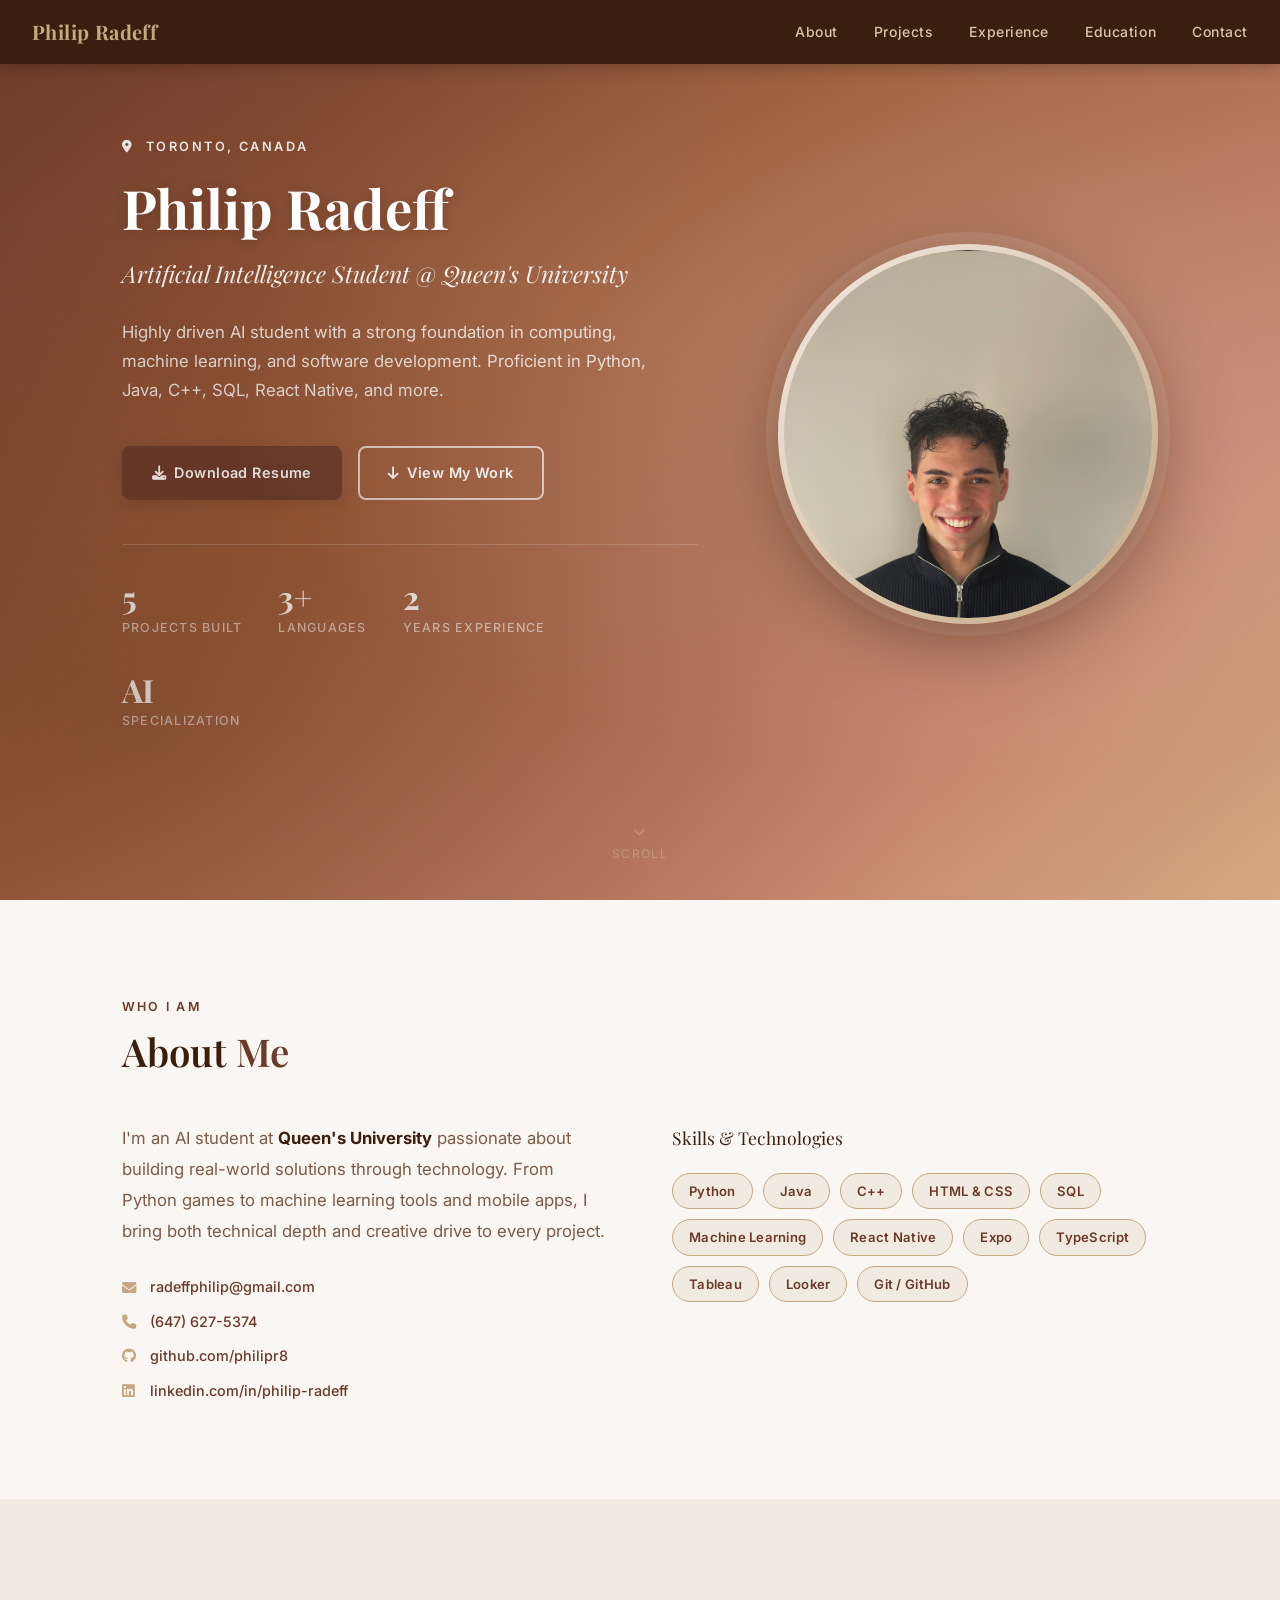
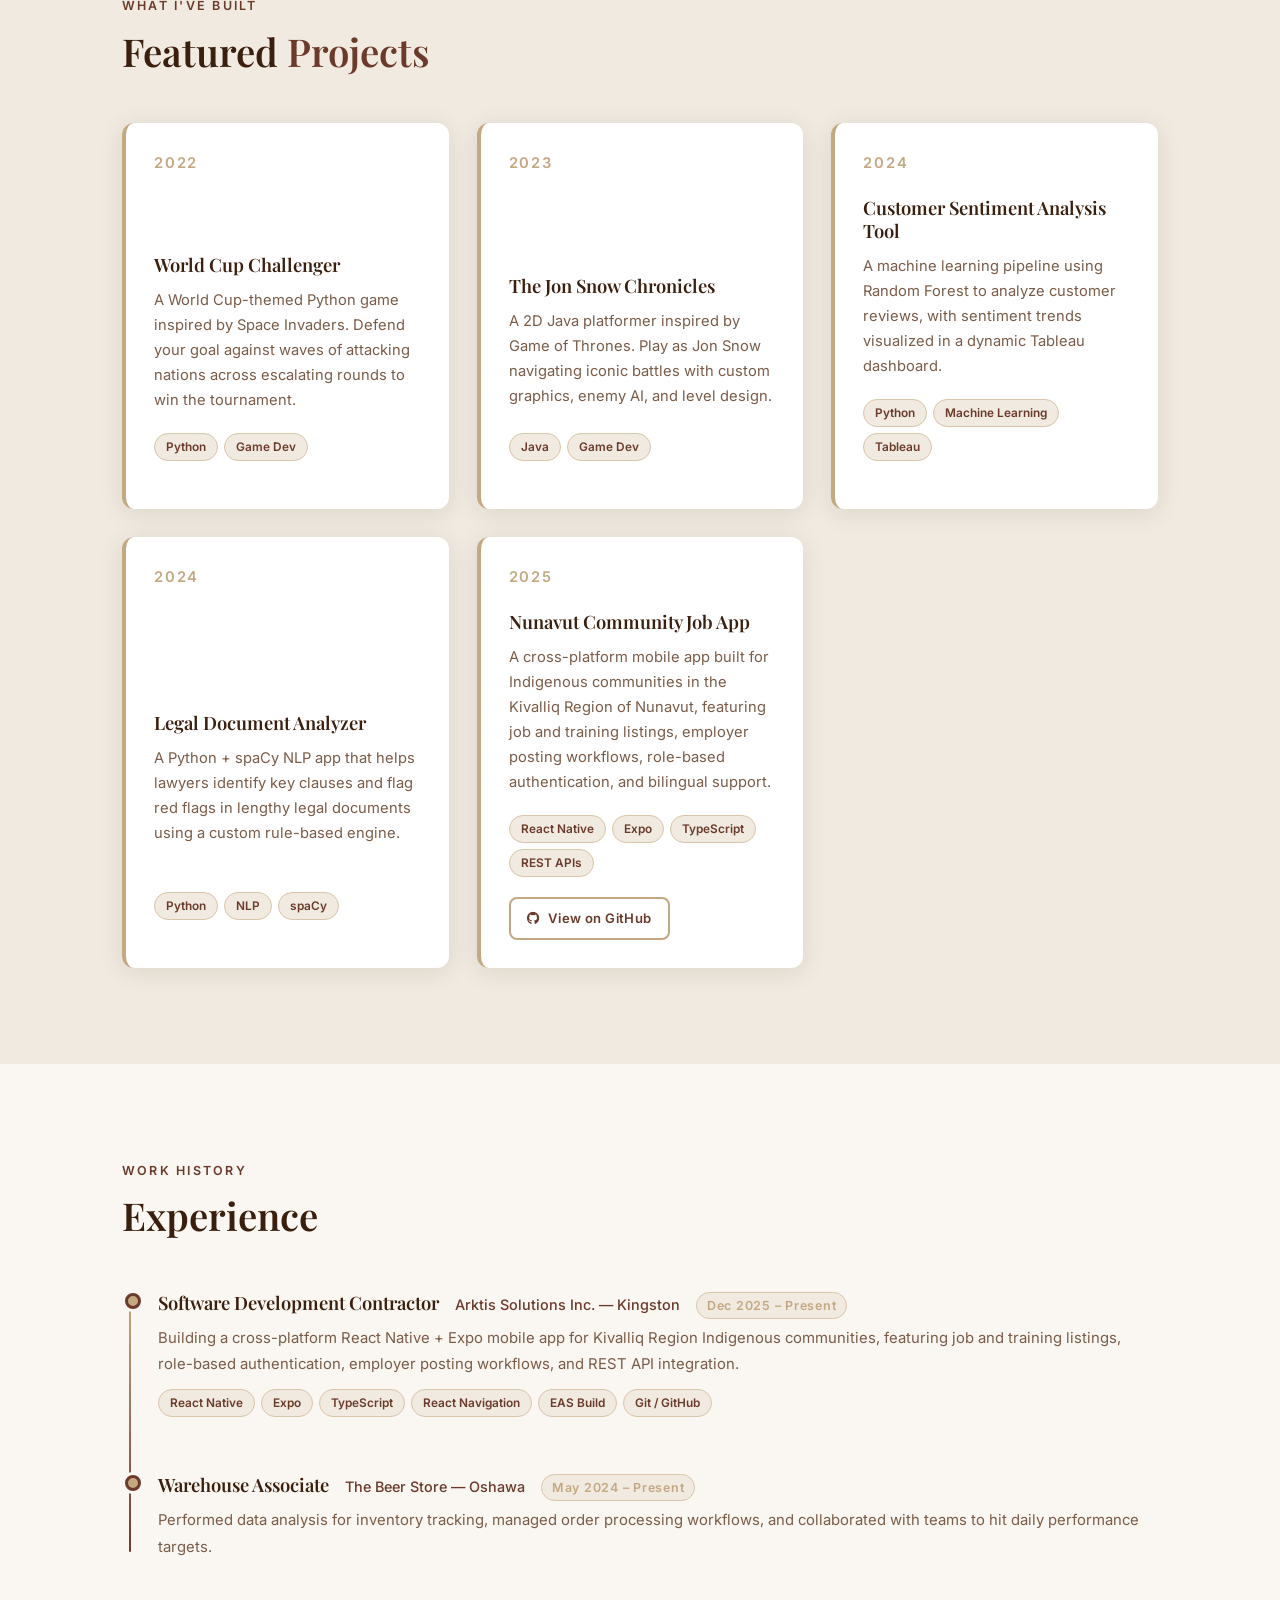
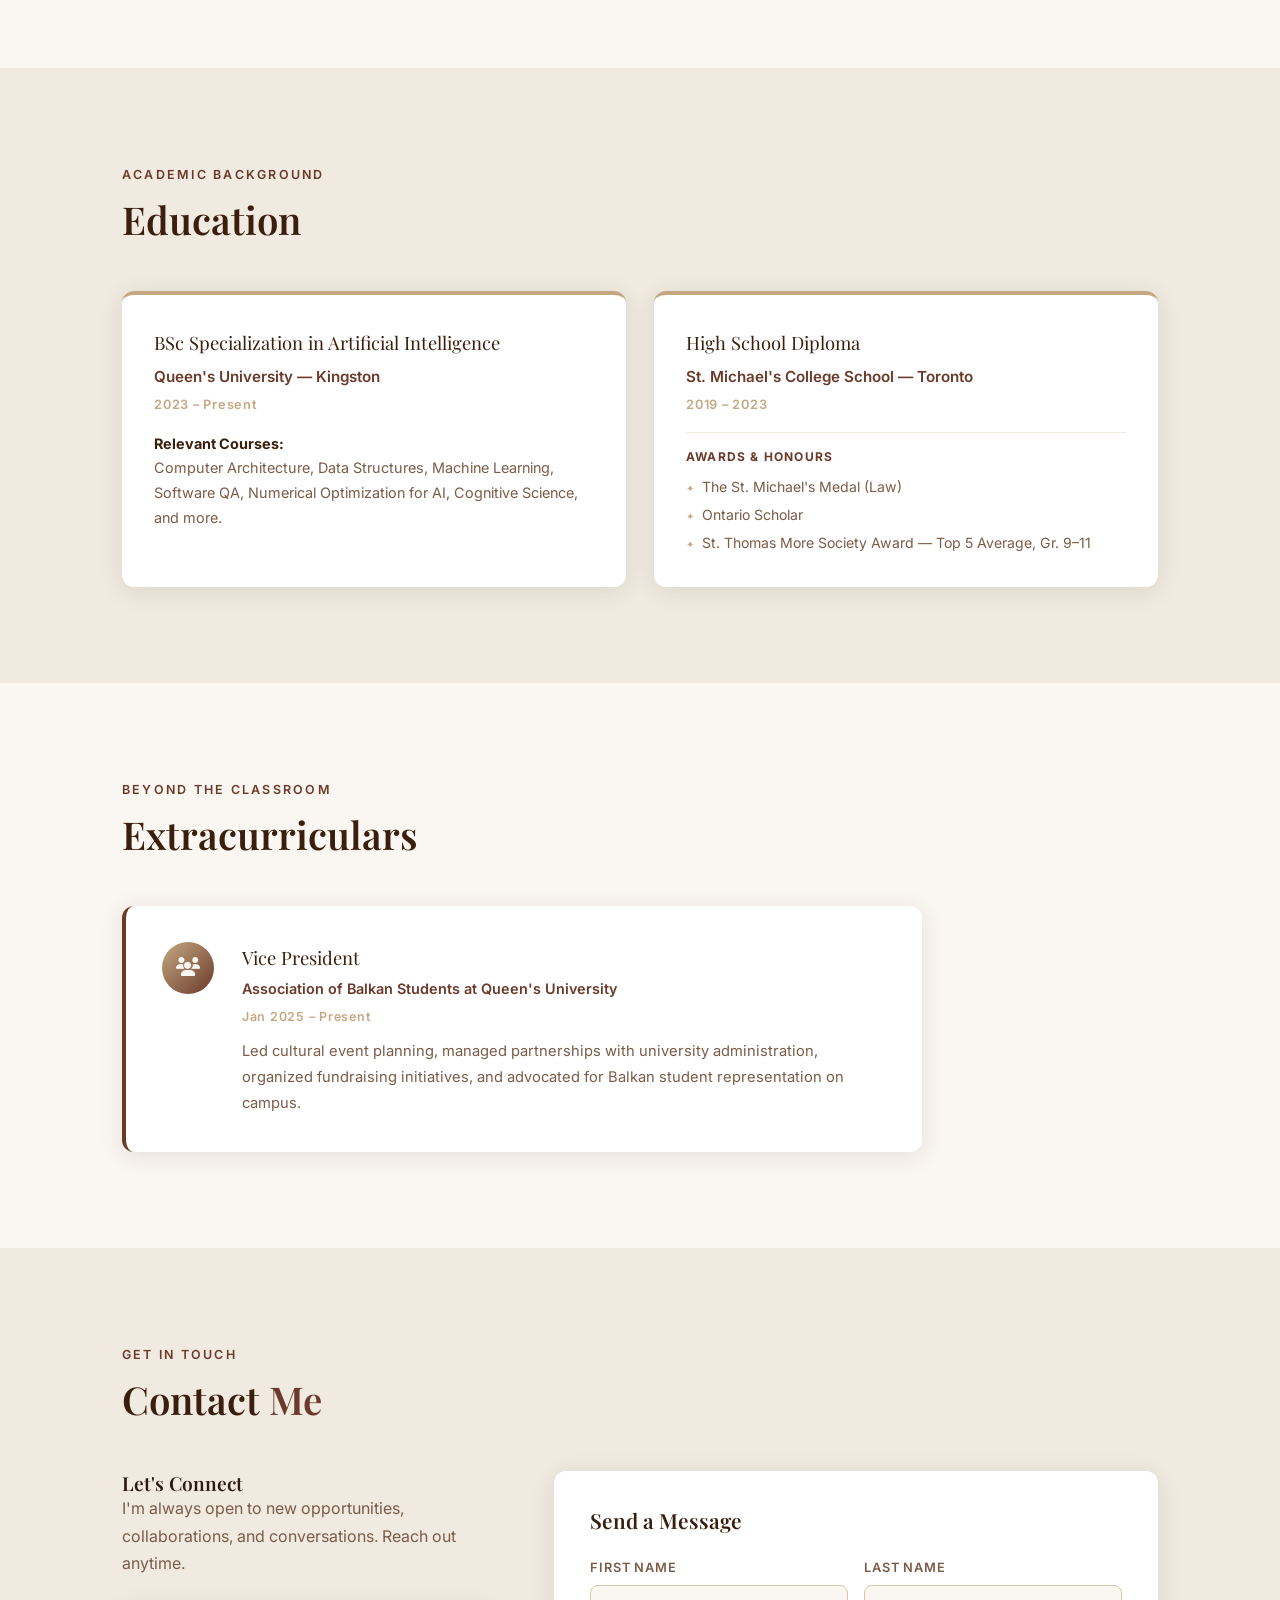
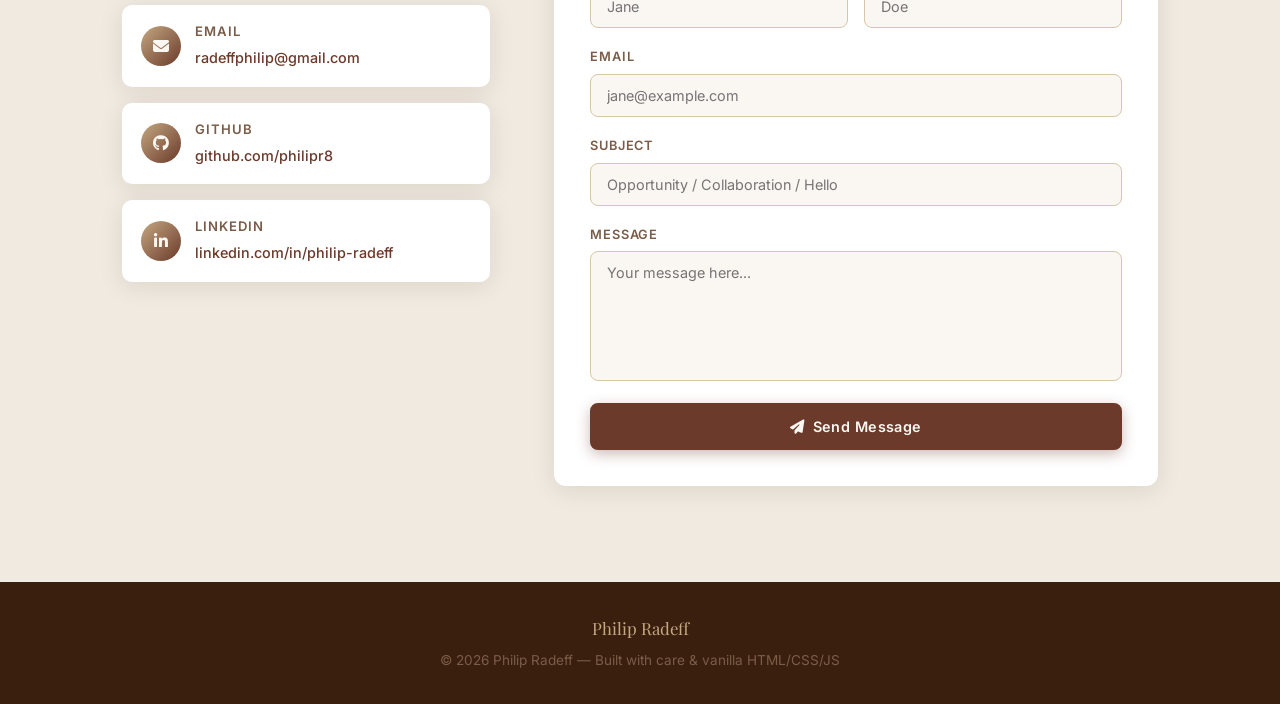
==== index.html @ 3a44e165 "Creamy hero, larger photo, stats bar - Lighten hero gradient from dark espresso to warm creamy brown" ====
<!DOCTYPE html>
<html lang="en">
<head>
  <meta charset="UTF-8" />
  <meta name="viewport" content="width=device-width, initial-scale=1.0" />
  <title>Philip Radeff — AI Student & Developer</title>
  <link rel="preconnect" href="https://fonts.googleapis.com" />
  <link rel="preconnect" href="https://fonts.gstatic.com" crossorigin />
  <link href="https://fonts.googleapis.com/css2?family=Playfair+Display:wght@400;600;700&family=Inter:wght@300;400;500;600&display=swap" rel="stylesheet" />
  <link rel="stylesheet" href="https://cdnjs.cloudflare.com/ajax/libs/font-awesome/6.5.0/css/all.min.css" />
  <style>
    /* ─── Variables ─────────────────────────────────────── */
    :root {
      --espresso:   #3B1F0E;
      --brown:      #6B3A2A;
      --tan:        #C4A882;
      --tan-light:  #D9C5A9;
      --cream:      #FAF6F1;
      --cream-alt:  #F0EAE0;
      --text:       #2C1A10;
      --text-muted: #7A5C48;
      --white:      #FFFFFF;
      --shadow:     0 4px 24px rgba(59,31,14,0.10);
      --shadow-lg:  0 8px 40px rgba(59,31,14,0.16);
      --radius:     12px;
      --transition: 0.25s ease;
    }

    /* ─── Reset ─────────────────────────────────────────── */
    *, *::before, *::after { box-sizing: border-box; margin: 0; padding: 0; }
    html { scroll-behavior: smooth; }
    body {
      font-family: 'Inter', sans-serif;
      background: var(--cream);
      color: var(--text);
      line-height: 1.7;
      font-size: 16px;
    }
    a { color: inherit; text-decoration: none; }
    img { display: block; max-width: 100%; }
    ul { list-style: none; }

    /* ─── Typography ─────────────────────────────────────── */
    h1, h2, h3, h4 { font-family: 'Playfair Display', serif; line-height: 1.25; }
    h1 { font-size: clamp(2.2rem, 5vw, 3.4rem); font-weight: 700; }
    h2 { font-size: clamp(1.7rem, 3.5vw, 2.4rem); font-weight: 600; }
    h3 { font-size: 1.2rem; font-weight: 600; }
    p  { color: var(--text-muted); }

    /* ─── Section wrapper ────────────────────────────────── */
    section { padding: 96px 0; }
    .container { max-width: 1100px; margin: 0 auto; padding: 0 32px; }
    .section-label {
      font-family: 'Inter', sans-serif;
      font-size: 0.78rem;
      font-weight: 600;
      letter-spacing: 0.18em;
      text-transform: uppercase;
      color: var(--brown);
      margin-bottom: 10px;
    }
    .section-title {
      color: var(--espresso);
      margin-bottom: 48px;
    }
    .section-title span { color: var(--brown); }

    /* ─── Navbar ─────────────────────────────────────────── */
    #navbar {
      position: fixed;
      top: 0; left: 0; right: 0;
      z-index: 1000;
      background: var(--espresso);
      padding: 0 32px;
      height: 64px;
      display: flex;
      align-items: center;
      justify-content: space-between;
      box-shadow: 0 2px 16px rgba(0,0,0,0.25);
      transition: background var(--transition);
    }
    .nav-logo {
      font-family: 'Playfair Display', serif;
      font-size: 1.25rem;
      font-weight: 700;
      color: var(--tan);
      letter-spacing: 0.02em;
    }
    .nav-links {
      display: flex;
      gap: 36px;
      align-items: center;
    }
    .nav-links a {
      font-size: 0.875rem;
      font-weight: 500;
      color: var(--tan-light);
      letter-spacing: 0.04em;
      transition: color var(--transition);
      position: relative;
    }
    .nav-links a::after {
      content: '';
      position: absolute;
      bottom: -3px; left: 0; right: 0;
      height: 1.5px;
      background: var(--tan);
      transform: scaleX(0);
      transition: transform var(--transition);
      transform-origin: left;
    }
    .nav-links a:hover { color: var(--tan); }
    .nav-links a:hover::after { transform: scaleX(1); }

    /* Hamburger */
    .nav-toggle {
      display: none;
      flex-direction: column;
      gap: 5px;
      cursor: pointer;
      padding: 4px;
    }
    .nav-toggle span {
      display: block;
      width: 24px; height: 2px;
      background: var(--tan);
      border-radius: 2px;
      transition: var(--transition);
    }
    .nav-toggle.open span:nth-child(1) { transform: translateY(7px) rotate(45deg); }
    .nav-toggle.open span:nth-child(2) { opacity: 0; }
    .nav-toggle.open span:nth-child(3) { transform: translateY(-7px) rotate(-45deg); }

    /* ─── Buttons ────────────────────────────────────────── */
    .btn {
      display: inline-flex;
      align-items: center;
      gap: 8px;
      padding: 13px 28px;
      border-radius: 8px;
      font-family: 'Inter', sans-serif;
      font-size: 0.9rem;
      font-weight: 600;
      letter-spacing: 0.03em;
      cursor: pointer;
      transition: transform var(--transition), box-shadow var(--transition), background var(--transition);
      border: 2px solid transparent;
      text-decoration: none;
    }
    .btn:hover { transform: translateY(-2px); }
    .btn-primary {
      background: var(--brown);
      color: var(--cream);
      border-color: var(--brown);
      box-shadow: 0 4px 14px rgba(107,58,42,0.35);
    }
    .btn-primary:hover {
      background: var(--espresso);
      border-color: var(--espresso);
      box-shadow: 0 6px 20px rgba(59,31,14,0.4);
    }
    .btn-outline {
      background: transparent;
      color: var(--espresso);
      border-color: var(--espresso);
    }
    .btn-outline:hover {
      background: var(--espresso);
      color: var(--cream);
    }
    .btn-ghost {
      background: transparent;
      color: var(--brown);
      border-color: var(--tan);
      font-size: 0.82rem;
      padding: 8px 16px;
    }
    .btn-ghost:hover {
      background: var(--brown);
      color: var(--cream);
      border-color: var(--brown);
    }

    /* ─── HERO ───────────────────────────────────────────── */
    #hero {
      min-height: 100vh;
      background: linear-gradient(140deg, #6B3A2A 0%, #9B5A38 40%, #C4826A 75%, #D4A882 100%);
      display: flex;
      align-items: center;
      padding-top: 64px;
      position: relative;
      overflow: hidden;
    }
    #hero::before {
      content: '';
      position: absolute;
      inset: 0;
      background:
        radial-gradient(ellipse at 75% 40%, rgba(250,246,241,0.18) 0%, transparent 55%),
        radial-gradient(ellipse at 10% 80%, rgba(59,31,14,0.25) 0%, transparent 50%);
      pointer-events: none;
    }
    .hero-inner {
      display: grid;
      grid-template-columns: 1fr auto;
      gap: 80px;
      align-items: center;
      width: 100%;
    }
    .hero-content { max-width: 620px; }
    .hero-eyebrow {
      font-family: 'Inter', sans-serif;
      font-size: 0.8rem;
      font-weight: 600;
      letter-spacing: 0.2em;
      text-transform: uppercase;
      color: rgba(255,255,255,0.85);
      margin-bottom: 16px;
    }
    .hero-name {
      color: #FFFFFF;
      margin-bottom: 12px;
      text-shadow: 0 2px 12px rgba(59,31,14,0.3);
    }
    .hero-title {
      font-family: 'Playfair Display', serif;
      font-size: clamp(1.1rem, 2.5vw, 1.45rem);
      color: rgba(255,255,255,0.92);
      font-weight: 400;
      font-style: italic;
      margin-bottom: 24px;
    }
    .hero-bio {
      color: rgba(255,255,255,0.8);
      font-size: 1.05rem;
      line-height: 1.75;
      margin-bottom: 40px;
      max-width: 540px;
    }
    .hero-actions { display: flex; gap: 16px; flex-wrap: wrap; }
    .hero-actions .btn-outline {
      color: #FFFFFF;
      border-color: rgba(255,255,255,0.7);
    }
    .hero-actions .btn-outline:hover {
      background: rgba(255,255,255,0.2);
      border-color: #FFFFFF;
      color: #FFFFFF;
    }

    /* Photo */
    .hero-photo-wrap {
      position: relative;
      flex-shrink: 0;
    }
    .hero-photo-ring {
      width: 380px; height: 380px;
      border-radius: 50%;
      padding: 6px;
      background: linear-gradient(135deg, rgba(250,246,241,0.9), var(--tan));
      box-shadow: 0 20px 70px rgba(59,31,14,0.5), 0 0 0 12px rgba(250,246,241,0.12);
    }
    .hero-photo-ring img {
      width: 100%; height: 100%;
      border-radius: 50%;
      object-fit: cover;
      object-position: top center;
    }

    /* Hero stats */
    .hero-stats {
      display: flex;
      gap: 36px;
      margin-top: 44px;
      padding-top: 36px;
      border-top: 1px solid rgba(250,246,241,0.2);
      flex-wrap: wrap;
    }
    .hero-stat-value {
      font-family: 'Playfair Display', serif;
      font-size: 2rem;
      font-weight: 700;
      color: var(--cream);
      line-height: 1;
      margin-bottom: 4px;
    }
    .hero-stat-label {
      font-size: 0.78rem;
      font-weight: 500;
      letter-spacing: 0.1em;
      text-transform: uppercase;
      color: rgba(250,246,241,0.65);
    }
    .hero-scroll {
      position: absolute;
      bottom: 36px;
      left: 50%;
      transform: translateX(-50%);
      display: flex;
      flex-direction: column;
      align-items: center;
      gap: 6px;
      color: var(--tan);
      font-size: 0.75rem;
      letter-spacing: 0.12em;
      text-transform: uppercase;
      opacity: 0.7;
      animation: bounce 2s infinite;
    }
    @keyframes bounce {
      0%, 100% { transform: translateX(-50%) translateY(0); }
      50%       { transform: translateX(-50%) translateY(6px); }
    }

    /* ─── ABOUT ──────────────────────────────────────────── */
    #about { background: var(--cream); }
    .about-grid {
      display: grid;
      grid-template-columns: 1fr 1fr;
      gap: 64px;
      align-items: start;
    }
    .about-bio {
      font-size: 1.05rem;
      line-height: 1.85;
      color: var(--text-muted);
    }
    .about-bio strong { color: var(--espresso); }
    .about-contact-links {
      margin-top: 28px;
      display: flex;
      flex-direction: column;
      gap: 10px;
    }
    .about-contact-links a {
      display: flex;
      align-items: center;
      gap: 10px;
      font-size: 0.9rem;
      color: var(--brown);
      font-weight: 500;
      transition: color var(--transition);
    }
    .about-contact-links a i { width: 18px; color: var(--tan); }
    .about-contact-links a:hover { color: var(--espresso); }

    .skills-title {
      font-family: 'Playfair Display', serif;
      font-size: 1.1rem;
      color: var(--espresso);
      margin-bottom: 20px;
    }
    .skills-grid {
      display: flex;
      flex-wrap: wrap;
      gap: 10px;
    }
    .skill-badge {
      background: var(--cream-alt);
      border: 1.5px solid var(--tan);
      color: var(--brown);
      padding: 6px 16px;
      border-radius: 999px;
      font-size: 0.82rem;
      font-weight: 600;
      letter-spacing: 0.02em;
      transition: background var(--transition), color var(--transition), transform var(--transition);
    }
    .skill-badge:hover {
      background: var(--brown);
      color: var(--cream);
      transform: translateY(-2px);
    }

    /* ─── PROJECTS ───────────────────────────────────────── */
    #projects { background: var(--cream-alt); }
    .projects-grid {
      display: grid;
      grid-template-columns: repeat(auto-fill, minmax(300px, 1fr));
      gap: 28px;
    }
    .card {
      background: var(--white);
      border-radius: var(--radius);
      border-left: 4px solid var(--tan);
      padding: 28px;
      box-shadow: var(--shadow);
      transition: transform var(--transition), box-shadow var(--transition);
      display: flex;
      flex-direction: column;
    }
    .card:hover {
      transform: translateY(-5px);
      box-shadow: var(--shadow-lg);
    }
    .card-year {
      font-size: 0.75rem;
      font-weight: 600;
      letter-spacing: 0.12em;
      text-transform: uppercase;
      color: var(--tan);
      margin-bottom: 8px;
    }
    .card h3 {
      color: var(--espresso);
      margin-bottom: 12px;
      font-size: 1.15rem;
    }
    .card p {
      font-size: 0.92rem;
      line-height: 1.7;
      flex: 1;
      margin-bottom: 20px;
    }
    .card-tags {
      display: flex;
      flex-wrap: wrap;
      gap: 6px;
      margin-bottom: 20px;
    }
    .tag {
      background: var(--cream-alt);
      color: var(--brown);
      font-size: 0.74rem;
      font-weight: 600;
      padding: 3px 11px;
      border-radius: 999px;
      border: 1px solid var(--tan-light);
    }
    .card-footer { margin-top: auto; }

    /* ─── EXPERIENCE ─────────────────────────────────────── */
    #experience { background: var(--cream); }
    .timeline {
      position: relative;
      padding-left: 36px;
    }
    .timeline::before {
      content: '';
      position: absolute;
      left: 7px;
      top: 8px;
      bottom: 8px;
      width: 2px;
      background: linear-gradient(to bottom, var(--tan), var(--brown));
      border-radius: 2px;
    }
    .timeline-item {
      position: relative;
      margin-bottom: 52px;
    }
    .timeline-item:last-child { margin-bottom: 0; }
    .timeline-dot {
      position: absolute;
      left: -33px;
      top: 6px;
      width: 16px; height: 16px;
      border-radius: 50%;
      background: var(--tan);
      border: 3px solid var(--brown);
      box-shadow: 0 0 0 3px var(--cream);
    }
    .timeline-header {
      display: flex;
      flex-wrap: wrap;
      align-items: baseline;
      gap: 8px 16px;
      margin-bottom: 6px;
    }
    .timeline-role {
      font-family: 'Playfair Display', serif;
      font-size: 1.15rem;
      font-weight: 600;
      color: var(--espresso);
    }
    .timeline-company {
      font-size: 0.9rem;
      color: var(--brown);
      font-weight: 500;
    }
    .timeline-date {
      font-size: 0.78rem;
      font-weight: 600;
      color: var(--tan);
      letter-spacing: 0.06em;
      background: var(--cream-alt);
      padding: 2px 10px;
      border-radius: 999px;
      border: 1px solid var(--tan-light);
    }
    .timeline-body {
      font-size: 0.93rem;
      color: var(--text-muted);
      line-height: 1.75;
      margin-bottom: 12px;
    }
    .timeline-tools {
      display: flex;
      flex-wrap: wrap;
      gap: 6px;
    }

    /* ─── EDUCATION ──────────────────────────────────────── */
    #education { background: var(--cream-alt); }
    .edu-grid { display: grid; grid-template-columns: 1fr 1fr; gap: 28px; }
    .edu-card {
      background: var(--white);
      border-radius: var(--radius);
      border-top: 4px solid var(--tan);
      padding: 32px;
      box-shadow: var(--shadow);
      transition: transform var(--transition), box-shadow var(--transition);
    }
    .edu-card:hover {
      transform: translateY(-4px);
      box-shadow: var(--shadow-lg);
    }
    .edu-degree {
      font-family: 'Playfair Display', serif;
      font-size: 1.15rem;
      color: var(--espresso);
      margin-bottom: 6px;
    }
    .edu-school {
      font-size: 0.95rem;
      font-weight: 600;
      color: var(--brown);
      margin-bottom: 4px;
    }
    .edu-years {
      font-size: 0.8rem;
      color: var(--tan);
      font-weight: 600;
      letter-spacing: 0.06em;
      margin-bottom: 16px;
    }
    .edu-body {
      font-size: 0.9rem;
      color: var(--text-muted);
      line-height: 1.72;
    }
    .edu-awards {
      margin-top: 14px;
      padding-top: 14px;
      border-top: 1px solid var(--cream-alt);
    }
    .edu-awards-label {
      font-size: 0.75rem;
      font-weight: 700;
      letter-spacing: 0.1em;
      text-transform: uppercase;
      color: var(--brown);
      margin-bottom: 8px;
    }
    .edu-awards ul { display: flex; flex-direction: column; gap: 4px; }
    .edu-awards li {
      font-size: 0.88rem;
      color: var(--text-muted);
      display: flex;
      align-items: flex-start;
      gap: 8px;
    }
    .edu-awards li::before {
      content: '✦';
      color: var(--tan);
      font-size: 0.65rem;
      margin-top: 5px;
      flex-shrink: 0;
    }

    /* ─── EXTRACURRICULARS ───────────────────────────────── */
    #extracurriculars { background: var(--cream); }
    .extra-card {
      background: var(--white);
      border-radius: var(--radius);
      border-left: 4px solid var(--brown);
      padding: 36px;
      box-shadow: var(--shadow);
      display: flex;
      gap: 28px;
      align-items: flex-start;
      max-width: 800px;
      transition: transform var(--transition), box-shadow var(--transition);
    }
    .extra-card:hover {
      transform: translateY(-4px);
      box-shadow: var(--shadow-lg);
    }
    .extra-icon {
      width: 52px; height: 52px;
      border-radius: 50%;
      background: linear-gradient(135deg, var(--tan), var(--brown));
      display: flex; align-items: center; justify-content: center;
      color: var(--cream);
      font-size: 1.2rem;
      flex-shrink: 0;
    }
    .extra-role {
      font-family: 'Playfair Display', serif;
      font-size: 1.15rem;
      color: var(--espresso);
      margin-bottom: 4px;
    }
    .extra-org {
      font-size: 0.9rem;
      font-weight: 600;
      color: var(--brown);
      margin-bottom: 4px;
    }
    .extra-date {
      font-size: 0.78rem;
      color: var(--tan);
      font-weight: 600;
      letter-spacing: 0.06em;
      margin-bottom: 12px;
    }
    .extra-body {
      font-size: 0.92rem;
      color: var(--text-muted);
      line-height: 1.75;
    }

    /* ─── CONTACT ────────────────────────────────────────── */
    #contact { background: var(--cream-alt); }
    .contact-grid {
      display: grid;
      grid-template-columns: 1fr 1.4fr;
      gap: 64px;
      align-items: start;
    }
    .contact-info h3 {
      color: var(--espresso);
      font-size: 1.4rem;
      margin-bottom: 12px;
    }
    .contact-info > p {
      font-size: 0.95rem;
      margin-bottom: 28px;
    }
    .contact-links { display: flex; flex-direction: column; gap: 16px; }
    .contact-link {
      display: flex;
      align-items: center;
      gap: 14px;
      padding: 14px 18px;
      background: var(--white);
      border-radius: 10px;
      box-shadow: var(--shadow);
      border: 1.5px solid transparent;
      transition: border-color var(--transition), transform var(--transition), box-shadow var(--transition);
    }
    .contact-link:hover {
      border-color: var(--tan);
      transform: translateX(4px);
      box-shadow: var(--shadow-lg);
    }
    .contact-link-icon {
      width: 40px; height: 40px;
      border-radius: 50%;
      background: linear-gradient(135deg, var(--tan), var(--brown));
      display: flex; align-items: center; justify-content: center;
      color: var(--cream);
      font-size: 1rem;
      flex-shrink: 0;
    }
    .contact-link-text strong {
      display: block;
      font-size: 0.82rem;
      font-weight: 600;
      letter-spacing: 0.08em;
      text-transform: uppercase;
      color: var(--text-muted);
      margin-bottom: 2px;
    }
    .contact-link-text span {
      font-size: 0.9rem;
      color: var(--brown);
      font-weight: 500;
    }

    /* Form */
    .contact-form {
      background: var(--white);
      border-radius: var(--radius);
      padding: 36px;
      box-shadow: var(--shadow);
    }
    .contact-form h3 {
      color: var(--espresso);
      margin-bottom: 24px;
      font-size: 1.3rem;
    }
    .form-row { display: grid; grid-template-columns: 1fr 1fr; gap: 16px; }
    .form-group {
      display: flex;
      flex-direction: column;
      gap: 6px;
      margin-bottom: 18px;
    }
    .form-group label {
      font-size: 0.8rem;
      font-weight: 600;
      letter-spacing: 0.07em;
      text-transform: uppercase;
      color: var(--text-muted);
    }
    .form-group input,
    .form-group textarea {
      padding: 12px 16px;
      border: 1.5px solid var(--tan-light);
      border-radius: 8px;
      font-family: 'Inter', sans-serif;
      font-size: 0.9rem;
      color: var(--text);
      background: var(--cream);
      transition: border-color var(--transition), box-shadow var(--transition);
      resize: none;
      outline: none;
    }
    .form-group input:focus,
    .form-group textarea:focus {
      border-color: var(--brown);
      box-shadow: 0 0 0 3px rgba(107,58,42,0.12);
    }
    .form-group textarea { min-height: 130px; }
    .form-group.full { grid-column: 1 / -1; }
    .contact-form .btn { width: 100%; justify-content: center; margin-top: 4px; }

    /* ─── FOOTER ─────────────────────────────────────────── */
    footer {
      background: var(--espresso);
      color: rgba(250,246,241,0.6);
      text-align: center;
      padding: 32px;
      font-size: 0.85rem;
    }
    footer a { color: var(--tan); }
    footer .footer-name {
      font-family: 'Playfair Display', serif;
      font-size: 1.05rem;
      color: var(--tan);
      margin-bottom: 6px;
    }

    /* ─── Scroll animations ──────────────────────────────── */
    .reveal {
      opacity: 0;
      transform: translateY(24px);
      transition: opacity 0.55s ease, transform 0.55s ease;
    }
    .reveal.visible {
      opacity: 1;
      transform: translateY(0);
    }

    /* ─── Responsive ─────────────────────────────────────── */
    @media (max-width: 900px) {
      .about-grid { grid-template-columns: 1fr; gap: 40px; }
      .edu-grid   { grid-template-columns: 1fr; }
      .contact-grid { grid-template-columns: 1fr; gap: 40px; }
      .hero-inner { grid-template-columns: 1fr; text-align: center; gap: 40px; }
      .hero-content { max-width: 100%; }
      .hero-bio { margin-left: auto; margin-right: auto; }
      .hero-actions { justify-content: center; }
      .hero-photo-wrap { margin: 0 auto; }
      .hero-photo-ring { width: 300px; height: 300px; }
      .extra-card { flex-direction: column; }
    }
    @media (max-width: 768px) {
      section { padding: 72px 0; }
      .nav-links {
        display: none;
        position: fixed;
        top: 64px; left: 0; right: 0;
        background: var(--espresso);
        flex-direction: column;
        gap: 0;
        padding: 16px 0 24px;
        box-shadow: 0 8px 24px rgba(0,0,0,0.3);
      }
      .nav-links.open { display: flex; }
      .nav-links a {
        padding: 14px 32px;
        width: 100%;
      }
      .nav-links a::after { display: none; }
      .nav-toggle { display: flex; }
      .form-row { grid-template-columns: 1fr; }
      .projects-grid { grid-template-columns: 1fr; }
      .contact-form { padding: 24px; }
    }
    @media (max-width: 480px) {
      .container { padding: 0 20px; }
      .hero-photo-ring { width: 220px; height: 220px; }
      h1 { font-size: 2rem; }
    }
  </style>
</head>

<body>

  <!-- ─── Navbar ─────────────────────────────────────────── -->
  <nav id="navbar">
    <a href="#hero" class="nav-logo">Philip Radeff</a>
    <button class="nav-toggle" id="navToggle" aria-label="Toggle menu">
      <span></span><span></span><span></span>
    </button>
    <ul class="nav-links" id="navLinks">
      <li><a href="#about">About</a></li>
      <li><a href="#projects">Projects</a></li>
      <li><a href="#experience">Experience</a></li>
      <li><a href="#education">Education</a></li>
      <li><a href="#contact">Contact</a></li>
    </ul>
  </nav>

  <!-- ─── Hero ──────────────────────────────────────────── -->
  <section id="hero">
    <div class="container">
      <div class="hero-inner">
        <div class="hero-content">
          <p class="hero-eyebrow"><i class="fa-solid fa-location-dot"></i>&nbsp; Toronto, Canada</p>
          <h1 class="hero-name">Philip Radeff</h1>
          <p class="hero-title">Artificial Intelligence Student @ Queen's University</p>
          <p class="hero-bio">Highly driven AI student with a strong foundation in computing, machine learning, and software development. Proficient in Python, Java, C++, SQL, React Native, and more.</p>
          <div class="hero-actions">
            <a href="myresume.pdf" download class="btn btn-primary">
              <i class="fa-solid fa-download"></i> Download Resume
            </a>
            <a href="#projects" class="btn btn-outline">
              <i class="fa-solid fa-arrow-down"></i> View My Work
            </a>
          </div>
          <div class="hero-stats">
            <div>
              <p class="hero-stat-value">5</p>
              <p class="hero-stat-label">Projects Built</p>
            </div>
            <div>
              <p class="hero-stat-value">3+</p>
              <p class="hero-stat-label">Languages</p>
            </div>
            <div>
              <p class="hero-stat-value">2</p>
              <p class="hero-stat-label">Years Experience</p>
            </div>
            <div>
              <p class="hero-stat-value">AI</p>
              <p class="hero-stat-label">Specialization</p>
            </div>
          </div>
        </div>
        <div class="hero-photo-wrap">
          <div class="hero-photo-ring">
            <img src="profilephoto.png" alt="Philip Radeff" />
          </div>
        </div>
      </div>
    </div>
    <div class="hero-scroll">
      <i class="fa-solid fa-chevron-down"></i>
      <span>Scroll</span>
    </div>
  </section>

  <!-- ─── About ─────────────────────────────────────────── -->
  <section id="about">
    <div class="container">
      <p class="section-label reveal">Who I Am</p>
      <h2 class="section-title reveal">About <span>Me</span></h2>
      <div class="about-grid">
        <div class="reveal">
          <p class="about-bio">
            I'm an AI student at <strong>Queen's University</strong> passionate about building real-world solutions through technology. From Python games to machine learning tools and mobile apps, I bring both technical depth and creative drive to every project.
          </p>
          <div class="about-contact-links">
            <a href="mailto:radeffphilip@gmail.com">
              <i class="fa-solid fa-envelope"></i> radeffphilip@gmail.com
            </a>
            <a href="tel:6476275374">
              <i class="fa-solid fa-phone"></i> (647) 627-5374
            </a>
            <a href="https://github.com/philipr8" target="_blank" rel="noopener">
              <i class="fa-brands fa-github"></i> github.com/philipr8
            </a>
            <a href="https://www.linkedin.com/in/philip-radeff" target="_blank" rel="noopener">
              <i class="fa-brands fa-linkedin"></i> linkedin.com/in/philip-radeff
            </a>
          </div>
        </div>
        <div class="reveal">
          <p class="skills-title">Skills &amp; Technologies</p>
          <div class="skills-grid">
            <span class="skill-badge">Python</span>
            <span class="skill-badge">Java</span>
            <span class="skill-badge">C++</span>
            <span class="skill-badge">HTML &amp; CSS</span>
            <span class="skill-badge">SQL</span>
            <span class="skill-badge">Machine Learning</span>
            <span class="skill-badge">React Native</span>
            <span class="skill-badge">Expo</span>
            <span class="skill-badge">TypeScript</span>
            <span class="skill-badge">Tableau</span>
            <span class="skill-badge">Looker</span>
            <span class="skill-badge">Git / GitHub</span>
          </div>
        </div>
      </div>
    </div>
  </section>

  <!-- ─── Projects ──────────────────────────────────────── -->
  <section id="projects">
    <div class="container">
      <p class="section-label reveal">What I've Built</p>
      <h2 class="section-title reveal">Featured <span>Projects</span></h2>
      <div class="projects-grid">

        <!-- World Cup Challenger -->
        <div class="card reveal">
          <p class="card-year">2022</p>
          <h3>World Cup Challenger</h3>
          <p>A World Cup-themed Python game inspired by Space Invaders. Defend your goal against waves of attacking nations across escalating rounds to win the tournament.</p>
          <div class="card-tags">
            <span class="tag">Python</span>
            <span class="tag">Game Dev</span>
          </div>
        </div>

        <!-- Jon Snow Chronicles -->
        <div class="card reveal">
          <p class="card-year">2023</p>
          <h3>The Jon Snow Chronicles</h3>
          <p>A 2D Java platformer inspired by Game of Thrones. Play as Jon Snow navigating iconic battles with custom graphics, enemy AI, and level design.</p>
          <div class="card-tags">
            <span class="tag">Java</span>
            <span class="tag">Game Dev</span>
          </div>
        </div>

        <!-- Sentiment Analysis -->
        <div class="card reveal">
          <p class="card-year">2024</p>
          <h3>Customer Sentiment Analysis Tool</h3>
          <p>A machine learning pipeline using Random Forest to analyze customer reviews, with sentiment trends visualized in a dynamic Tableau dashboard.</p>
          <div class="card-tags">
            <span class="tag">Python</span>
            <span class="tag">Machine Learning</span>
            <span class="tag">Tableau</span>
          </div>
        </div>

        <!-- Legal Document Analyzer -->
        <div class="card reveal">
          <p class="card-year">2024</p>
          <h3>Legal Document Analyzer</h3>
          <p>A Python + spaCy NLP app that helps lawyers identify key clauses and flag red flags in lengthy legal documents using a custom rule-based engine.</p>
          <div class="card-tags">
            <span class="tag">Python</span>
            <span class="tag">NLP</span>
            <span class="tag">spaCy</span>
          </div>
        </div>

        <!-- Nunavut App -->
        <div class="card reveal">
          <p class="card-year">2025</p>
          <h3>Nunavut Community Job App</h3>
          <p>A cross-platform mobile app built for Indigenous communities in the Kivalliq Region of Nunavut, featuring job and training listings, employer posting workflows, role-based authentication, and bilingual support.</p>
          <div class="card-tags">
            <span class="tag">React Native</span>
            <span class="tag">Expo</span>
            <span class="tag">TypeScript</span>
            <span class="tag">REST APIs</span>
          </div>
          <div class="card-footer">
            <a href="https://github.com/philipr8/project-app" target="_blank" rel="noopener" class="btn btn-ghost">
              <i class="fa-brands fa-github"></i> View on GitHub
            </a>
          </div>
        </div>

      </div>
    </div>
  </section>

  <!-- ─── Experience ────────────────────────────────────── -->
  <section id="experience">
    <div class="container">
      <p class="section-label reveal">Work History</p>
      <h2 class="section-title reveal">Experience</h2>
      <div class="timeline">

        <div class="timeline-item reveal">
          <div class="timeline-dot"></div>
          <div class="timeline-header">
            <span class="timeline-role">Software Development Contractor</span>
            <span class="timeline-company">Arktis Solutions Inc. &mdash; Kingston</span>
            <span class="timeline-date">Dec 2025 – Present</span>
          </div>
          <p class="timeline-body">
            Building a cross-platform React Native + Expo mobile app for Kivalliq Region Indigenous communities, featuring job and training listings, role-based authentication, employer posting workflows, and REST API integration.
          </p>
          <div class="timeline-tools">
            <span class="tag">React Native</span>
            <span class="tag">Expo</span>
            <span class="tag">TypeScript</span>
            <span class="tag">React Navigation</span>
            <span class="tag">EAS Build</span>
            <span class="tag">Git / GitHub</span>
          </div>
        </div>

        <div class="timeline-item reveal">
          <div class="timeline-dot"></div>
          <div class="timeline-header">
            <span class="timeline-role">Warehouse Associate</span>
            <span class="timeline-company">The Beer Store &mdash; Oshawa</span>
            <span class="timeline-date">May 2024 – Present</span>
          </div>
          <p class="timeline-body">
            Performed data analysis for inventory tracking, managed order processing workflows, and collaborated with teams to hit daily performance targets.
          </p>
        </div>

      </div>
    </div>
  </section>

  <!-- ─── Education ─────────────────────────────────────── -->
  <section id="education">
    <div class="container">
      <p class="section-label reveal">Academic Background</p>
      <h2 class="section-title reveal">Education</h2>
      <div class="edu-grid">

        <div class="edu-card reveal">
          <p class="edu-degree">BSc Specialization in Artificial Intelligence</p>
          <p class="edu-school">Queen's University &mdash; Kingston</p>
          <p class="edu-years">2023 – Present</p>
          <p class="edu-body">
            <strong style="color:var(--espresso);">Relevant Courses:</strong><br />
            Computer Architecture, Data Structures, Machine Learning, Software QA, Numerical Optimization for AI, Cognitive Science, and more.
          </p>
        </div>

        <div class="edu-card reveal">
          <p class="edu-degree">High School Diploma</p>
          <p class="edu-school">St. Michael's College School &mdash; Toronto</p>
          <p class="edu-years">2019 – 2023</p>
          <div class="edu-awards">
            <p class="edu-awards-label">Awards &amp; Honours</p>
            <ul>
              <li>The St. Michael's Medal (Law)</li>
              <li>Ontario Scholar</li>
              <li>St. Thomas More Society Award — Top 5 Average, Gr. 9–11</li>
            </ul>
          </div>
        </div>

      </div>
    </div>
  </section>

  <!-- ─── Extracurriculars ──────────────────────────────── -->
  <section id="extracurriculars">
    <div class="container">
      <p class="section-label reveal">Beyond the Classroom</p>
      <h2 class="section-title reveal">Extracurriculars</h2>
      <div class="extra-card reveal">
        <div class="extra-icon"><i class="fa-solid fa-users"></i></div>
        <div>
          <p class="extra-role">Vice President</p>
          <p class="extra-org">Association of Balkan Students at Queen's University</p>
          <p class="extra-date">Jan 2025 – Present</p>
          <p class="extra-body">
            Led cultural event planning, managed partnerships with university administration, organized fundraising initiatives, and advocated for Balkan student representation on campus.
          </p>
        </div>
      </div>
    </div>
  </section>

  <!-- ─── Contact ───────────────────────────────────────── -->
  <section id="contact">
    <div class="container">
      <p class="section-label reveal">Get In Touch</p>
      <h2 class="section-title reveal">Contact <span>Me</span></h2>
      <div class="contact-grid">
        <div class="reveal">
          <h3>Let's Connect</h3>
          <p>I'm always open to new opportunities, collaborations, and conversations. Reach out anytime.</p>
          <div class="contact-links" style="margin-top:28px;">
            <a href="mailto:radeffphilip@gmail.com" class="contact-link">
              <div class="contact-link-icon"><i class="fa-solid fa-envelope"></i></div>
              <div class="contact-link-text">
                <strong>Email</strong>
                <span>radeffphilip@gmail.com</span>
              </div>
            </a>
            <a href="https://github.com/philipr8" target="_blank" rel="noopener" class="contact-link">
              <div class="contact-link-icon"><i class="fa-brands fa-github"></i></div>
              <div class="contact-link-text">
                <strong>GitHub</strong>
                <span>github.com/philipr8</span>
              </div>
            </a>
            <a href="https://www.linkedin.com/in/philip-radeff" target="_blank" rel="noopener" class="contact-link">
              <div class="contact-link-icon"><i class="fa-brands fa-linkedin-in"></i></div>
              <div class="contact-link-text">
                <strong>LinkedIn</strong>
                <span>linkedin.com/in/philip-radeff</span>
              </div>
            </a>
          </div>
        </div>

        <div class="contact-form reveal">
          <h3>Send a Message</h3>
          <form id="contactForm" onsubmit="handleForm(event)">
            <div class="form-row">
              <div class="form-group">
                <label for="fname">First Name</label>
                <input type="text" id="fname" name="fname" placeholder="Jane" required />
              </div>
              <div class="form-group">
                <label for="lname">Last Name</label>
                <input type="text" id="lname" name="lname" placeholder="Doe" required />
              </div>
            </div>
            <div class="form-group">
              <label for="email">Email</label>
              <input type="email" id="email" name="email" placeholder="jane@example.com" required />
            </div>
            <div class="form-group">
              <label for="subject">Subject</label>
              <input type="text" id="subject" name="subject" placeholder="Opportunity / Collaboration / Hello" />
            </div>
            <div class="form-group">
              <label for="message">Message</label>
              <textarea id="message" name="message" placeholder="Your message here..." required></textarea>
            </div>
            <button type="submit" class="btn btn-primary">
              <i class="fa-solid fa-paper-plane"></i> Send Message
            </button>
            <p id="formStatus" style="margin-top:12px;font-size:0.88rem;display:none;"></p>
          </form>
        </div>
      </div>
    </div>
  </section>

  <!-- ─── Footer ────────────────────────────────────────── -->
  <footer>
    <p class="footer-name">Philip Radeff</p>
    <p>&copy; 2026 Philip Radeff &mdash; Built with care &amp; vanilla HTML/CSS/JS</p>
  </footer>

  <!-- ─── JavaScript ────────────────────────────────────── -->
  <script>
    /* Hamburger */
    const toggle = document.getElementById('navToggle');
    const links  = document.getElementById('navLinks');
    toggle.addEventListener('click', () => {
      toggle.classList.toggle('open');
      links.classList.toggle('open');
    });
    links.querySelectorAll('a').forEach(a => {
      a.addEventListener('click', () => {
        toggle.classList.remove('open');
        links.classList.remove('open');
      });
    });

    /* Scroll reveal */
    const observer = new IntersectionObserver(entries => {
      entries.forEach(e => { if (e.isIntersecting) { e.target.classList.add('visible'); } });
    }, { threshold: 0.12 });
    document.querySelectorAll('.reveal').forEach(el => observer.observe(el));

    /* Active nav link highlight */
    const sections = document.querySelectorAll('section[id]');
    const navAs    = document.querySelectorAll('.nav-links a');
    window.addEventListener('scroll', () => {
      let cur = '';
      sections.forEach(s => {
        if (window.scrollY >= s.offsetTop - 90) cur = s.id;
      });
      navAs.forEach(a => {
        a.style.color = a.getAttribute('href') === '#' + cur ? 'var(--tan)' : '';
      });
    });

    /* Contact form → mailto fallback */
    function handleForm(e) {
      e.preventDefault();
      const f = e.target;
      const name    = f.fname.value + ' ' + f.lname.value;
      const email   = f.email.value;
      const subject = f.subject.value || 'Portfolio Contact';
      const body    = f.message.value;
      const mailto  = `mailto:radeffphilip@gmail.com?subject=${encodeURIComponent(subject)}&body=${encodeURIComponent('From: ' + name + ' <' + email + '>\n\n' + body)}`;
      window.location.href = mailto;
      const status = document.getElementById('formStatus');
      status.style.display = 'block';
      status.style.color = 'var(--brown)';
      status.textContent = 'Opening your mail client...';
    }
  </script>

</body>
</html>
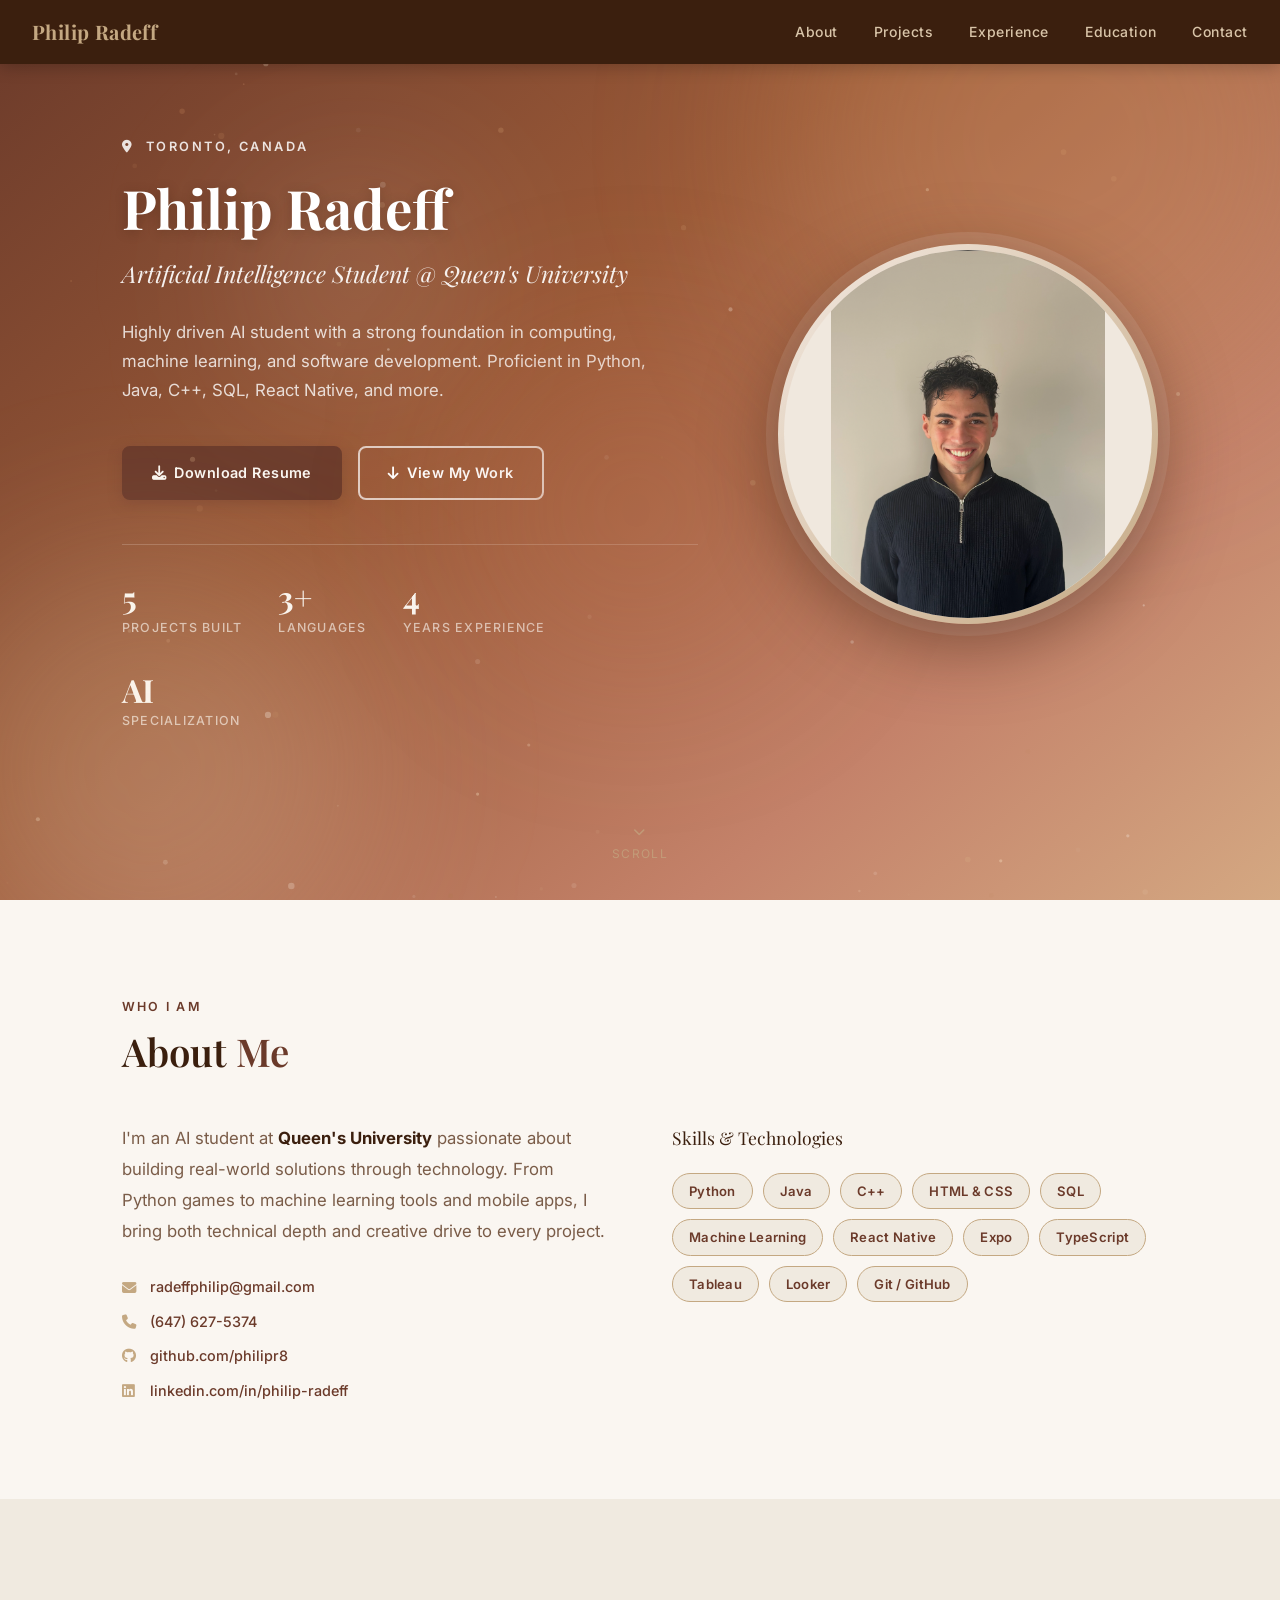
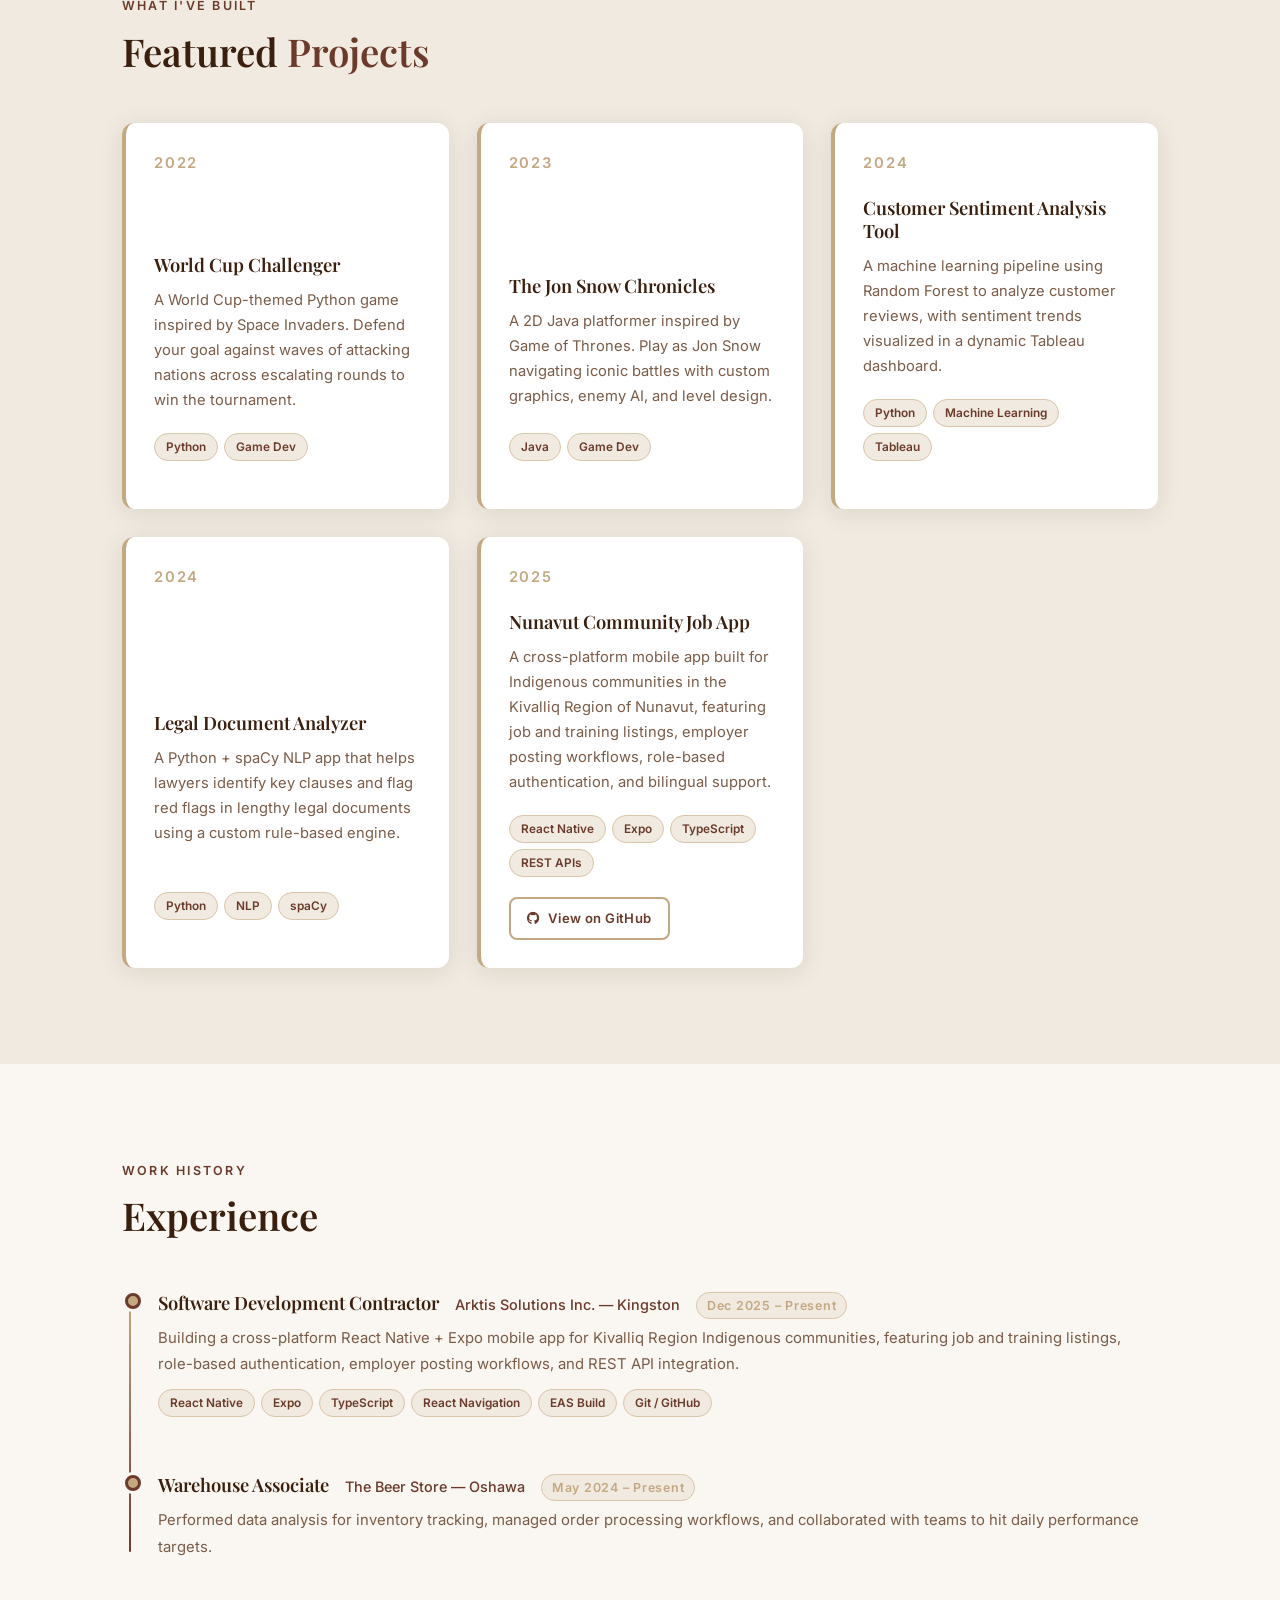
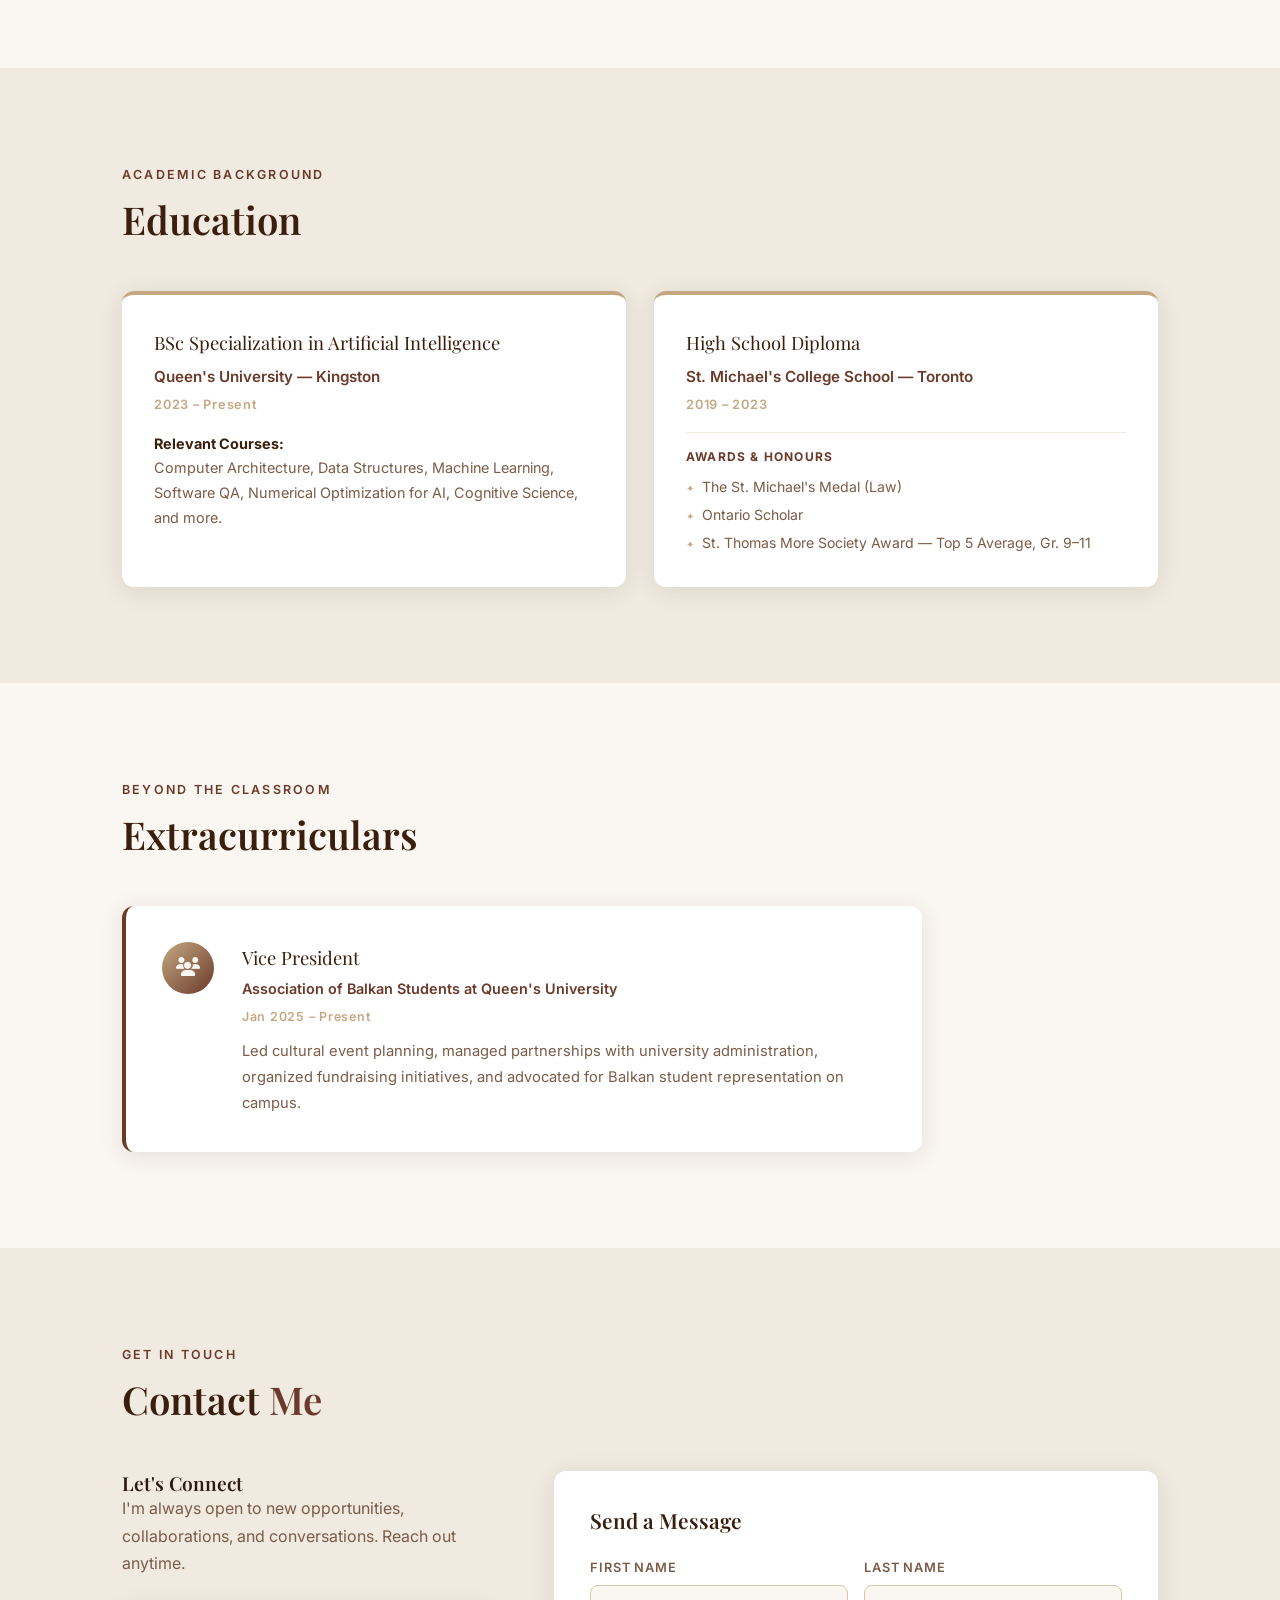
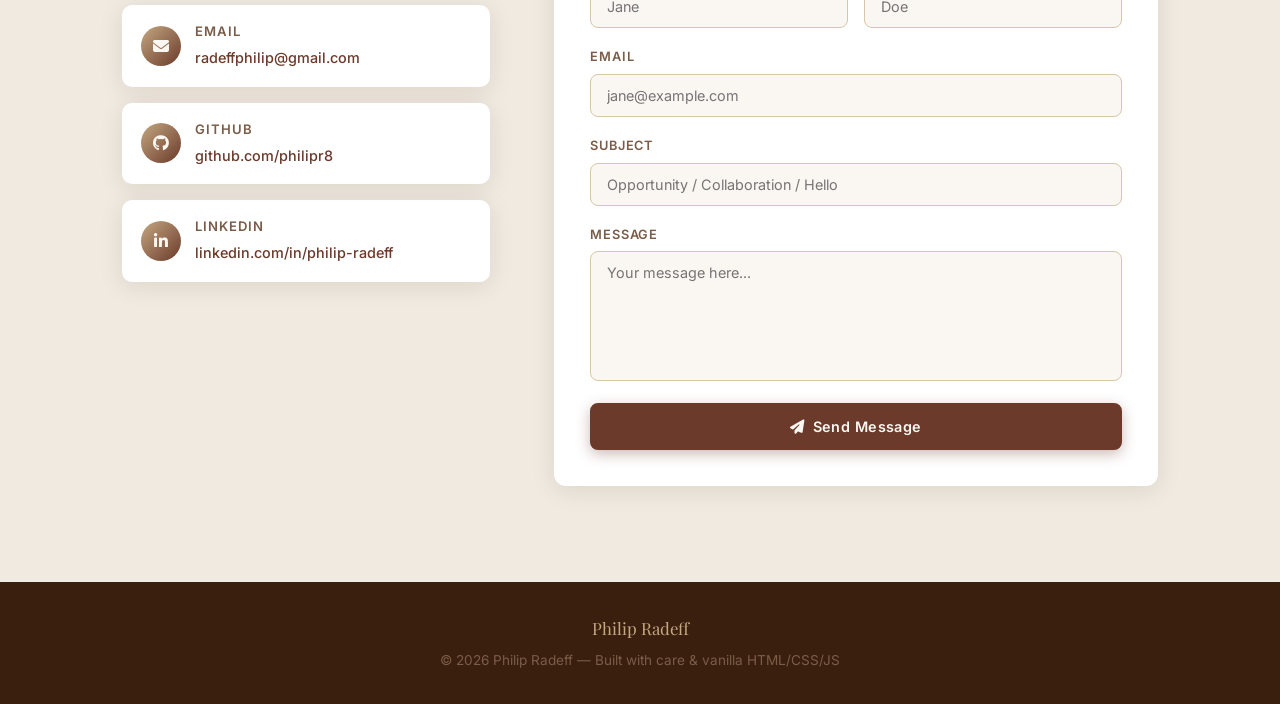
==== commit 13f1e3d1: "Live animated hero bg, full photo, 4yr experience - Animated canvas particle system (80 warm-toned f" ====
--- a/index.html
+++ b/index.html
@@ -191,14 +191,63 @@
       position: relative;
       overflow: hidden;
     }
-    #hero::before {
-      content: '';
+    /* Animated aurora blobs */
+    .hero-blob {
+      position: absolute;
+      border-radius: 50%;
+      pointer-events: none;
+      filter: blur(90px);
+      will-change: transform, opacity;
+    }
+    .hero-blob-1 {
+      width: 560px; height: 560px;
+      background: rgba(212,150,100,0.28);
+      top: -140px; right: -60px;
+      animation: blob1 14s ease-in-out infinite alternate;
+    }
+    .hero-blob-2 {
+      width: 420px; height: 420px;
+      background: rgba(250,230,200,0.20);
+      bottom: -80px; left: -60px;
+      animation: blob2 18s ease-in-out infinite alternate;
+    }
+    .hero-blob-3 {
+      width: 300px; height: 300px;
+      background: rgba(180,100,60,0.22);
+      top: 40%; left: 38%;
+      animation: blob3 11s ease-in-out infinite alternate;
+    }
+    .hero-blob-4 {
+      width: 200px; height: 200px;
+      background: rgba(250,246,241,0.14);
+      top: 20%; left: 20%;
+      animation: blob4 16s ease-in-out infinite alternate;
+    }
+    @keyframes blob1 {
+      0%   { transform: translate(0,    0)    scale(1);    }
+      50%  { transform: translate(-40px, 60px) scale(1.08); }
+      100% { transform: translate(30px, -30px) scale(0.94); }
+    }
+    @keyframes blob2 {
+      0%   { transform: translate(0,    0)    scale(1);    }
+      50%  { transform: translate(60px, -40px) scale(1.12); }
+      100% { transform: translate(-20px, 50px) scale(0.92); }
+    }
+    @keyframes blob3 {
+      0%   { transform: translate(0,    0) scale(1);    opacity: 0.8; }
+      50%  { transform: translate(40px, 30px) scale(1.15); opacity: 1; }
+      100% { transform: translate(-30px,-20px) scale(0.88); opacity: 0.6; }
+    }
+    @keyframes blob4 {
+      0%   { transform: translate(0,0) scale(1); }
+      100% { transform: translate(50px, 60px) scale(1.2); }
+    }
+    /* Particle canvas */
+    #heroCanvas {
       position: absolute;
       inset: 0;
-      background:
-        radial-gradient(ellipse at 75% 40%, rgba(250,246,241,0.18) 0%, transparent 55%),
-        radial-gradient(ellipse at 10% 80%, rgba(59,31,14,0.25) 0%, transparent 50%);
       pointer-events: none;
+      opacity: 0.55;
     }
     .hero-inner {
       display: grid;
@@ -263,8 +312,9 @@
     .hero-photo-ring img {
       width: 100%; height: 100%;
       border-radius: 50%;
-      object-fit: cover;
-      object-position: top center;
+      object-fit: contain;
+      object-position: center;
+      background: #f0e8de;
     }
 
     /* Hero stats */
@@ -816,6 +866,11 @@
 
   <!-- ─── Hero ──────────────────────────────────────────── -->
   <section id="hero">
+    <canvas id="heroCanvas"></canvas>
+    <div class="hero-blob hero-blob-1"></div>
+    <div class="hero-blob hero-blob-2"></div>
+    <div class="hero-blob hero-blob-3"></div>
+    <div class="hero-blob hero-blob-4"></div>
     <div class="container">
       <div class="hero-inner">
         <div class="hero-content">
@@ -841,7 +896,7 @@
               <p class="hero-stat-label">Languages</p>
             </div>
             <div>
-              <p class="hero-stat-value">2</p>
+              <p class="hero-stat-value">4</p>
               <p class="hero-stat-label">Years Experience</p>
             </div>
             <div>
@@ -1191,6 +1246,72 @@
       });
     });
 
+    /* Hero particle canvas */
+    (function() {
+      const canvas = document.getElementById('heroCanvas');
+      const ctx    = canvas.getContext('2d');
+      const COLORS = [
+        'rgba(250,230,200,',
+        'rgba(212,168,130,',
+        'rgba(196,140,100,',
+        'rgba(255,248,240,',
+        'rgba(180,120,80,',
+      ];
+      let W, H, particles = [];
+
+      function resize() {
+        const hero = document.getElementById('hero');
+        W = canvas.width  = hero.offsetWidth;
+        H = canvas.height = hero.offsetHeight;
+      }
+
+      function mkParticle() {
+        const r = Math.random() * 2.5 + 0.8;
+        return {
+          x:     Math.random() * W,
+          y:     Math.random() * H,
+          r,
+          vx:    (Math.random() - 0.5) * 0.35,
+          vy:    -(Math.random() * 0.5 + 0.15),
+          alpha: Math.random() * 0.5 + 0.15,
+          color: COLORS[Math.floor(Math.random() * COLORS.length)],
+          life:  0,
+          maxLife: Math.random() * 300 + 200,
+        };
+      }
+
+      function init() {
+        resize();
+        particles = Array.from({length: 80}, mkParticle);
+        particles.forEach(p => { p.life = Math.random() * p.maxLife; });
+      }
+
+      function draw() {
+        ctx.clearRect(0, 0, W, H);
+        particles.forEach(p => {
+          p.life++;
+          if (p.life > p.maxLife) Object.assign(p, mkParticle(), {y: H + 5, life: 0});
+          const progress = p.life / p.maxLife;
+          const a = progress < 0.15
+            ? (progress / 0.15) * p.alpha
+            : progress > 0.75
+              ? ((1 - progress) / 0.25) * p.alpha
+              : p.alpha;
+          ctx.beginPath();
+          ctx.arc(p.x, p.y, p.r, 0, Math.PI * 2);
+          ctx.fillStyle = p.color + a + ')';
+          ctx.fill();
+          p.x += p.vx;
+          p.y += p.vy;
+        });
+        requestAnimationFrame(draw);
+      }
+
+      window.addEventListener('resize', () => { resize(); });
+      init();
+      draw();
+    })();
+
     /* Contact form → mailto fallback */
     function handleForm(e) {
       e.preventDefault();
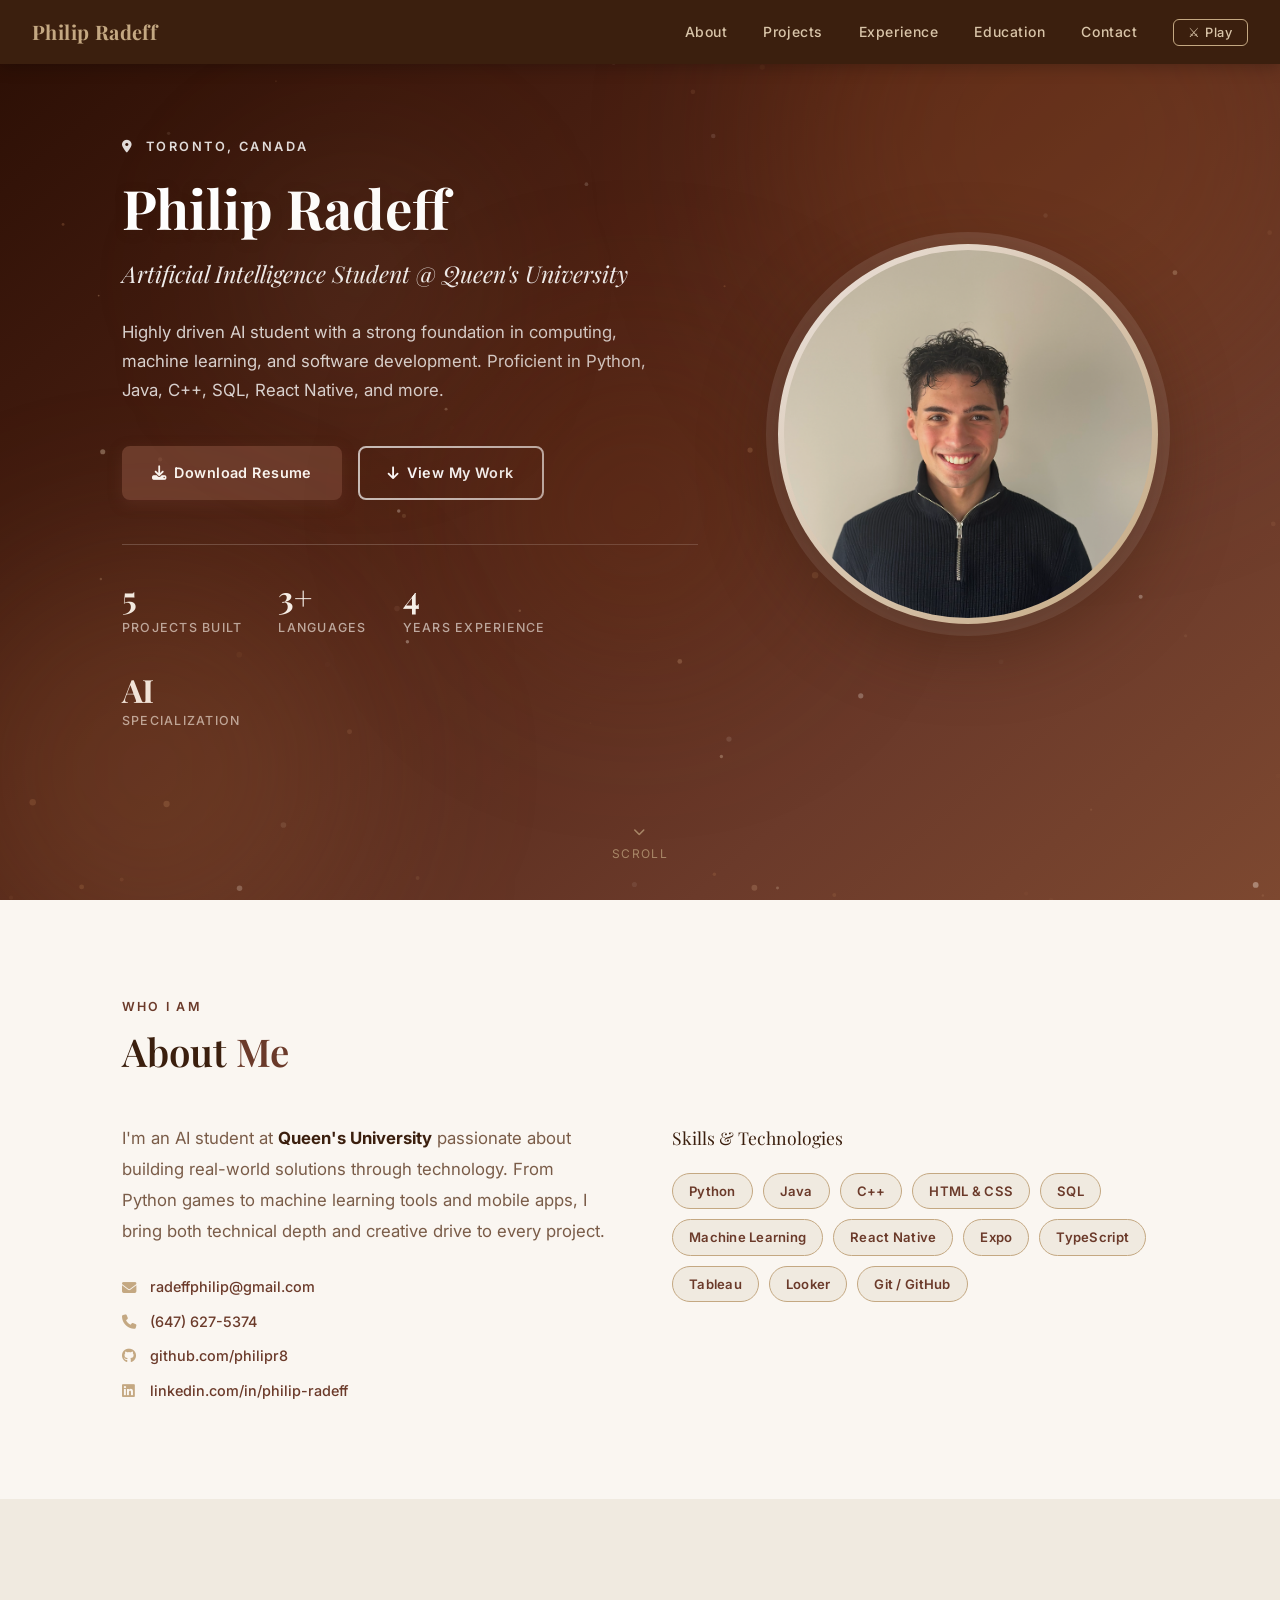
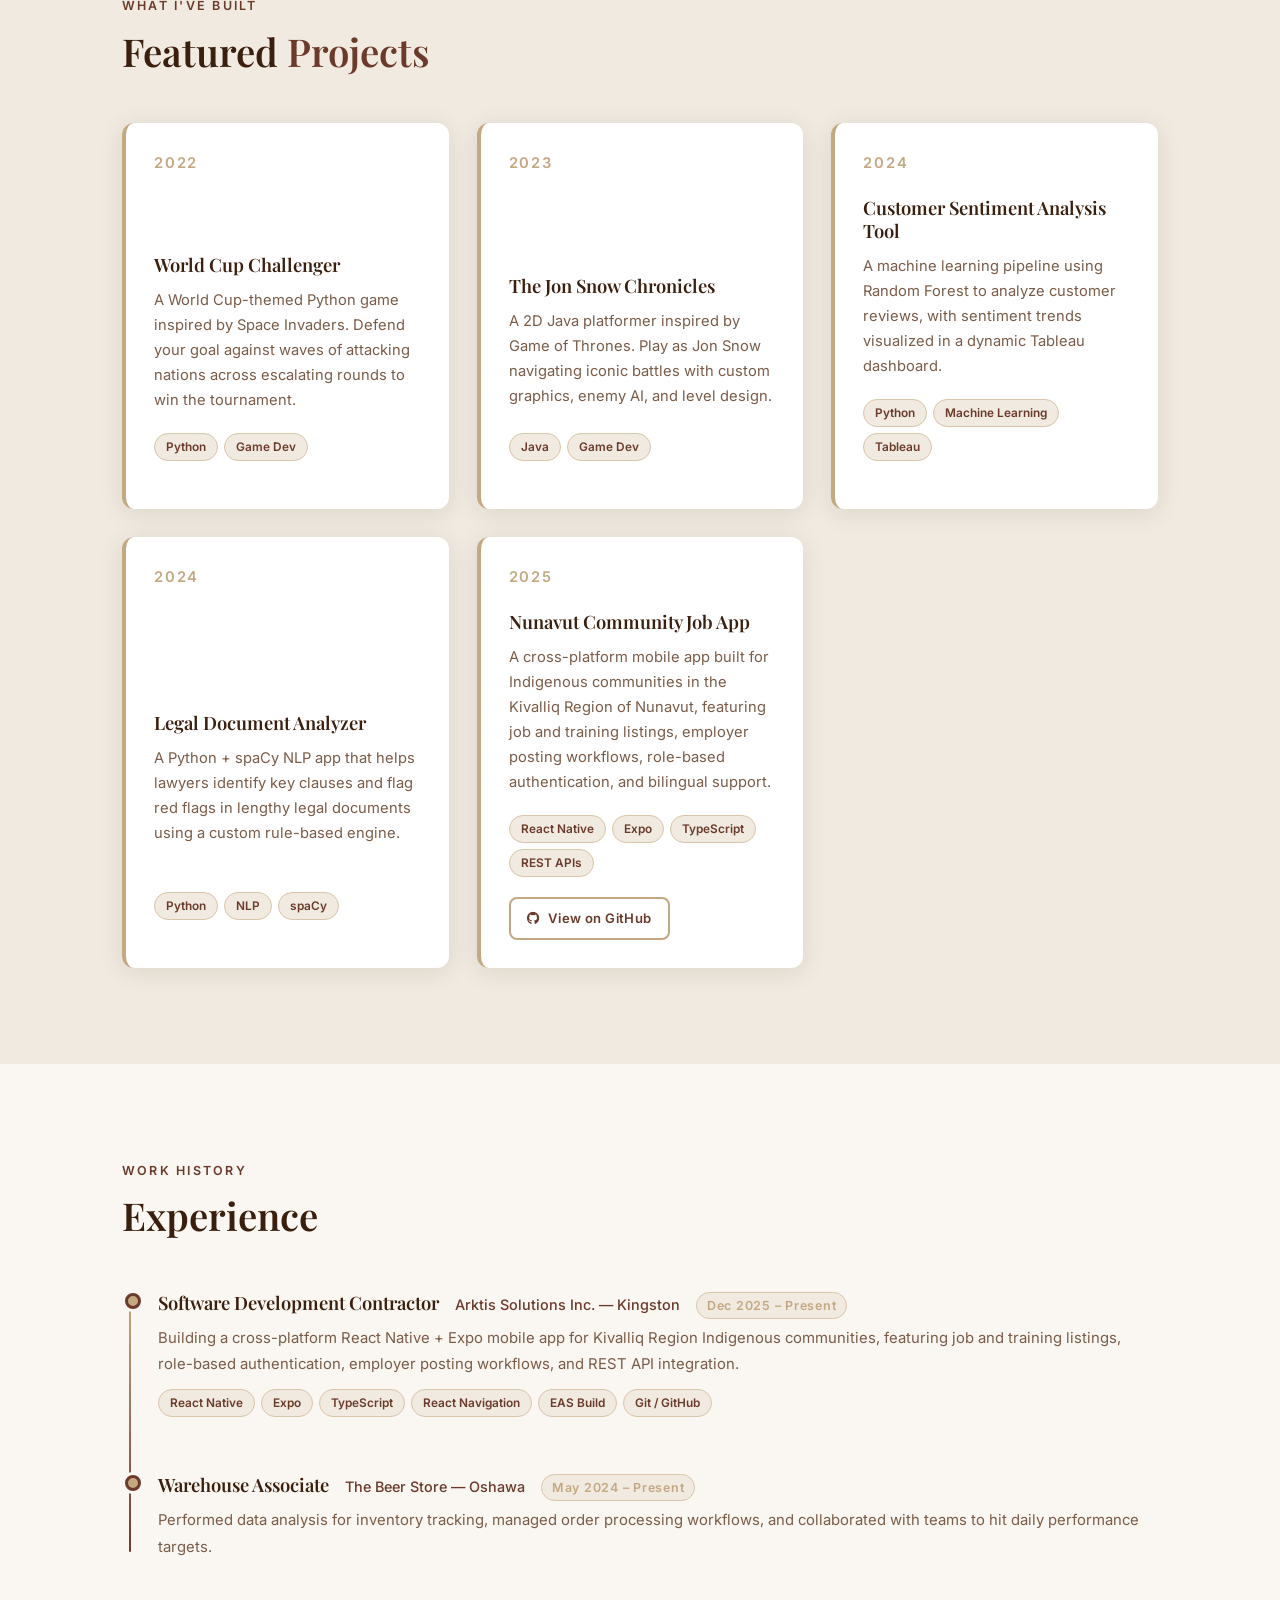
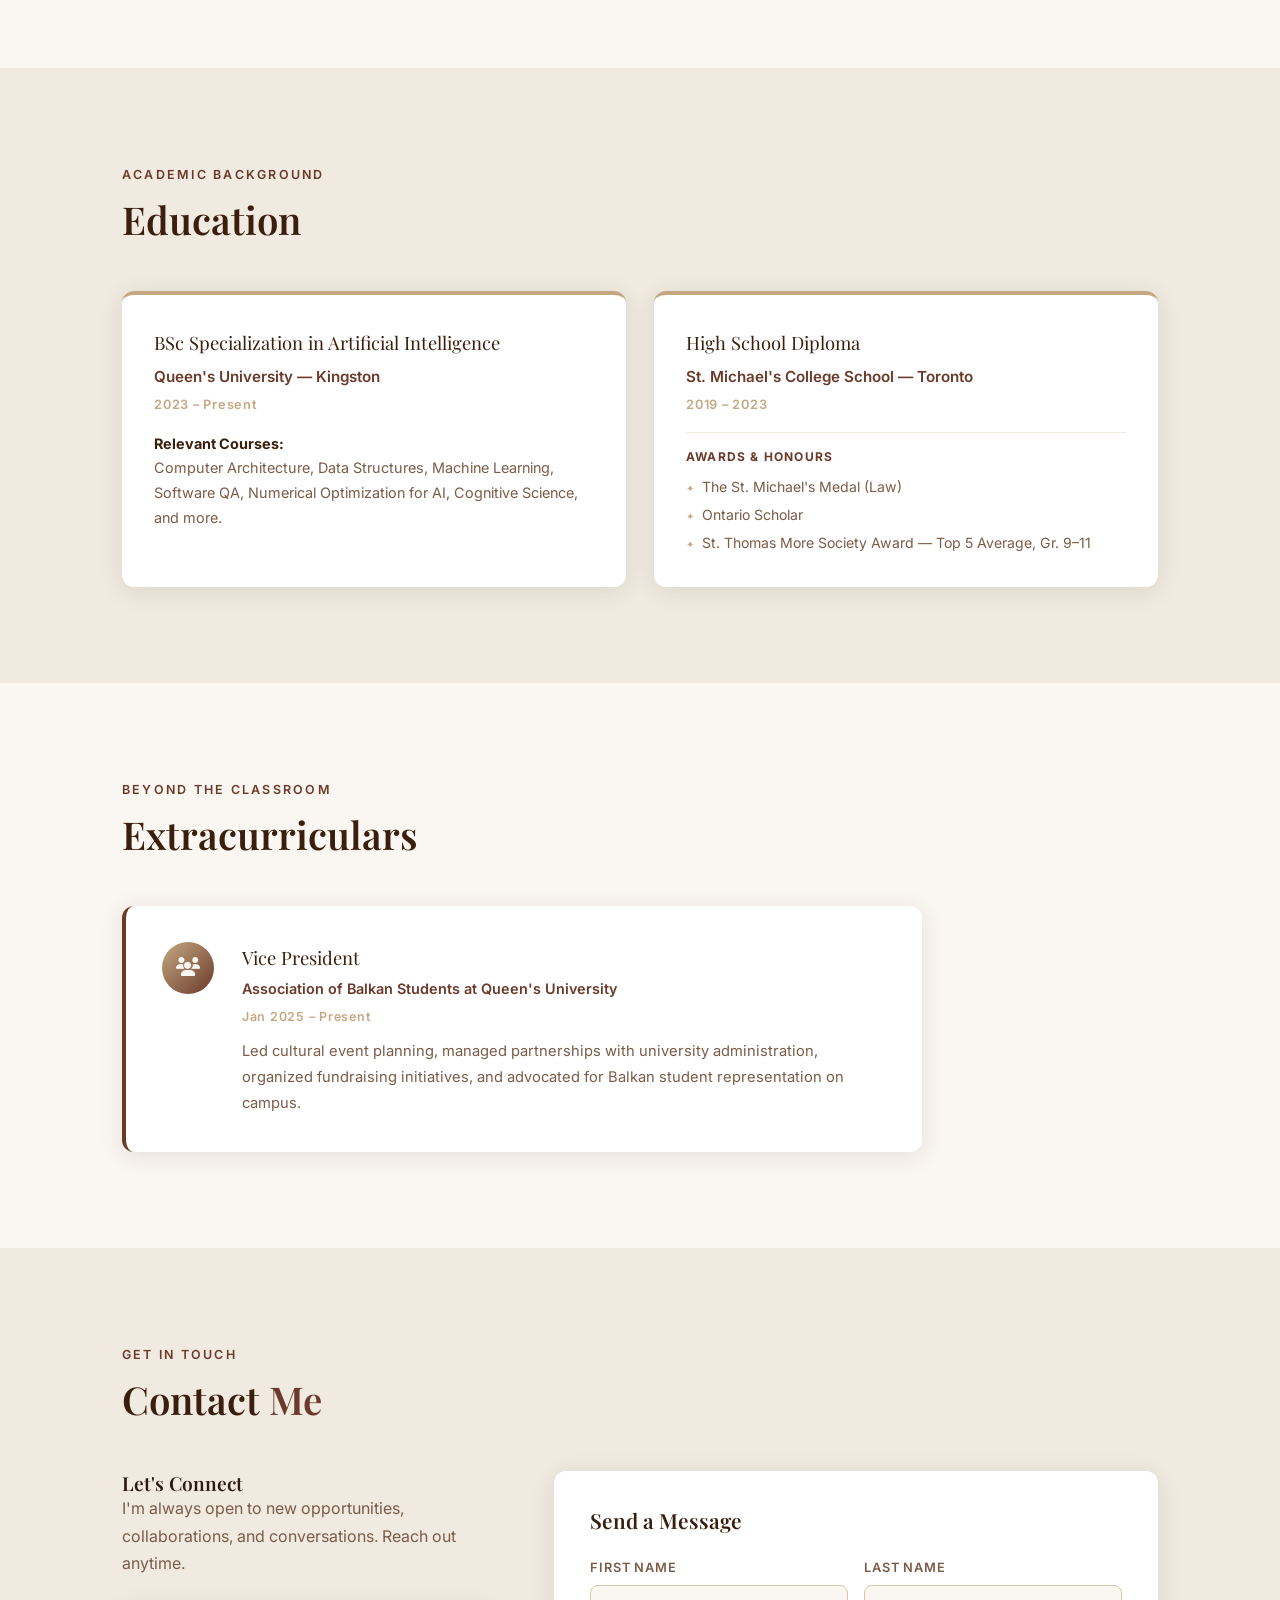
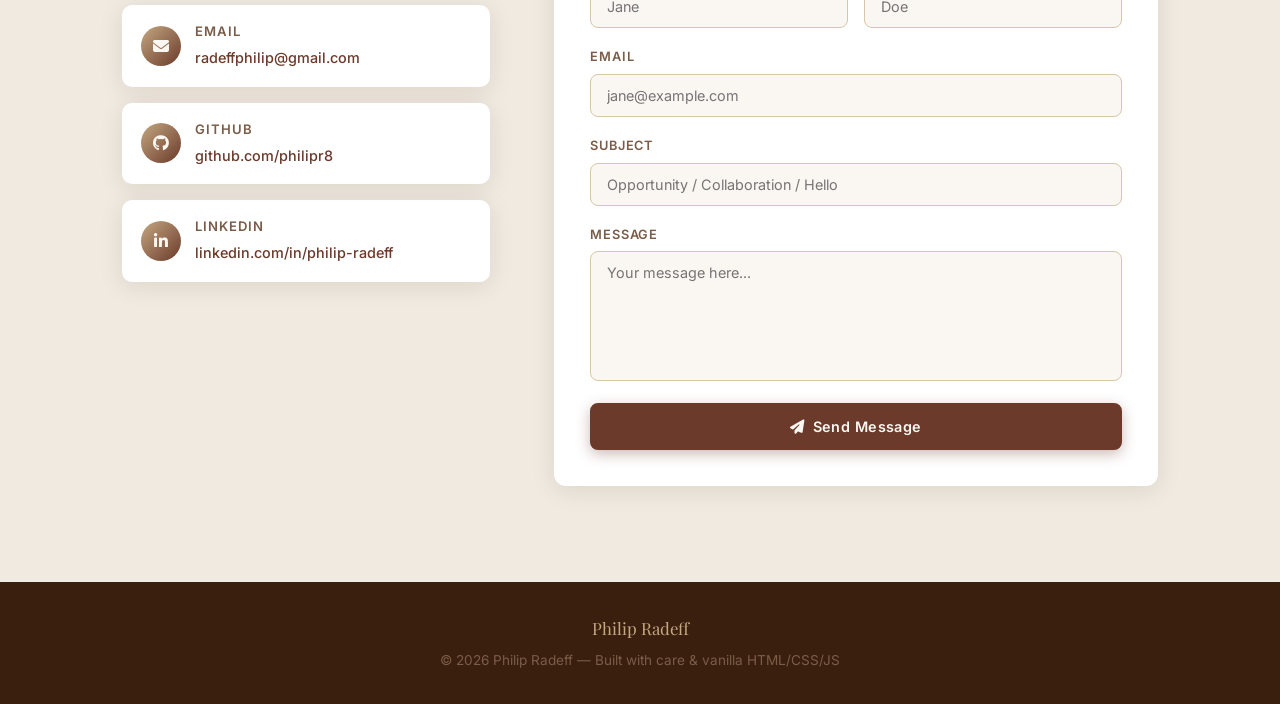
==== commit 9a4df22c: "GOT runner game + darker hero + photo fill fix - game.html: full Game of Thrones endless runner (Bey" ====
--- a/index.html
+++ b/index.html
@@ -184,7 +184,7 @@
     /* ─── HERO ───────────────────────────────────────────── */
     #hero {
       min-height: 100vh;
-      background: linear-gradient(140deg, #6B3A2A 0%, #9B5A38 40%, #C4826A 75%, #D4A882 100%);
+      background: linear-gradient(140deg, #2A0E04 0%, #4E2214 40%, #6B3A2A 75%, #7D4830 100%);
       display: flex;
       align-items: center;
       padding-top: 64px;
@@ -201,25 +201,25 @@
     }
     .hero-blob-1 {
       width: 560px; height: 560px;
-      background: rgba(212,150,100,0.28);
+      background: rgba(140,70,30,0.30);
       top: -140px; right: -60px;
       animation: blob1 14s ease-in-out infinite alternate;
     }
     .hero-blob-2 {
       width: 420px; height: 420px;
-      background: rgba(250,230,200,0.20);
+      background: rgba(196,130,80,0.18);
       bottom: -80px; left: -60px;
       animation: blob2 18s ease-in-out infinite alternate;
     }
     .hero-blob-3 {
       width: 300px; height: 300px;
-      background: rgba(180,100,60,0.22);
+      background: rgba(100,40,10,0.28);
       top: 40%; left: 38%;
       animation: blob3 11s ease-in-out infinite alternate;
     }
     .hero-blob-4 {
       width: 200px; height: 200px;
-      background: rgba(250,246,241,0.14);
+      background: rgba(196,160,120,0.12);
       top: 20%; left: 20%;
       animation: blob4 16s ease-in-out infinite alternate;
     }
@@ -312,9 +312,8 @@
     .hero-photo-ring img {
       width: 100%; height: 100%;
       border-radius: 50%;
-      object-fit: contain;
-      object-position: center;
-      background: #f0e8de;
+      object-fit: cover;
+      object-position: center center;
     }
 
     /* Hero stats */
@@ -861,6 +860,7 @@
       <li><a href="#experience">Experience</a></li>
       <li><a href="#education">Education</a></li>
       <li><a href="#contact">Contact</a></li>
+      <li><a href="game.html" style="color:var(--tan);border:1.5px solid var(--tan);padding:5px 14px;border-radius:6px;font-size:0.8rem;letter-spacing:0.06em;">⚔ Play</a></li>
     </ul>
   </nav>
 
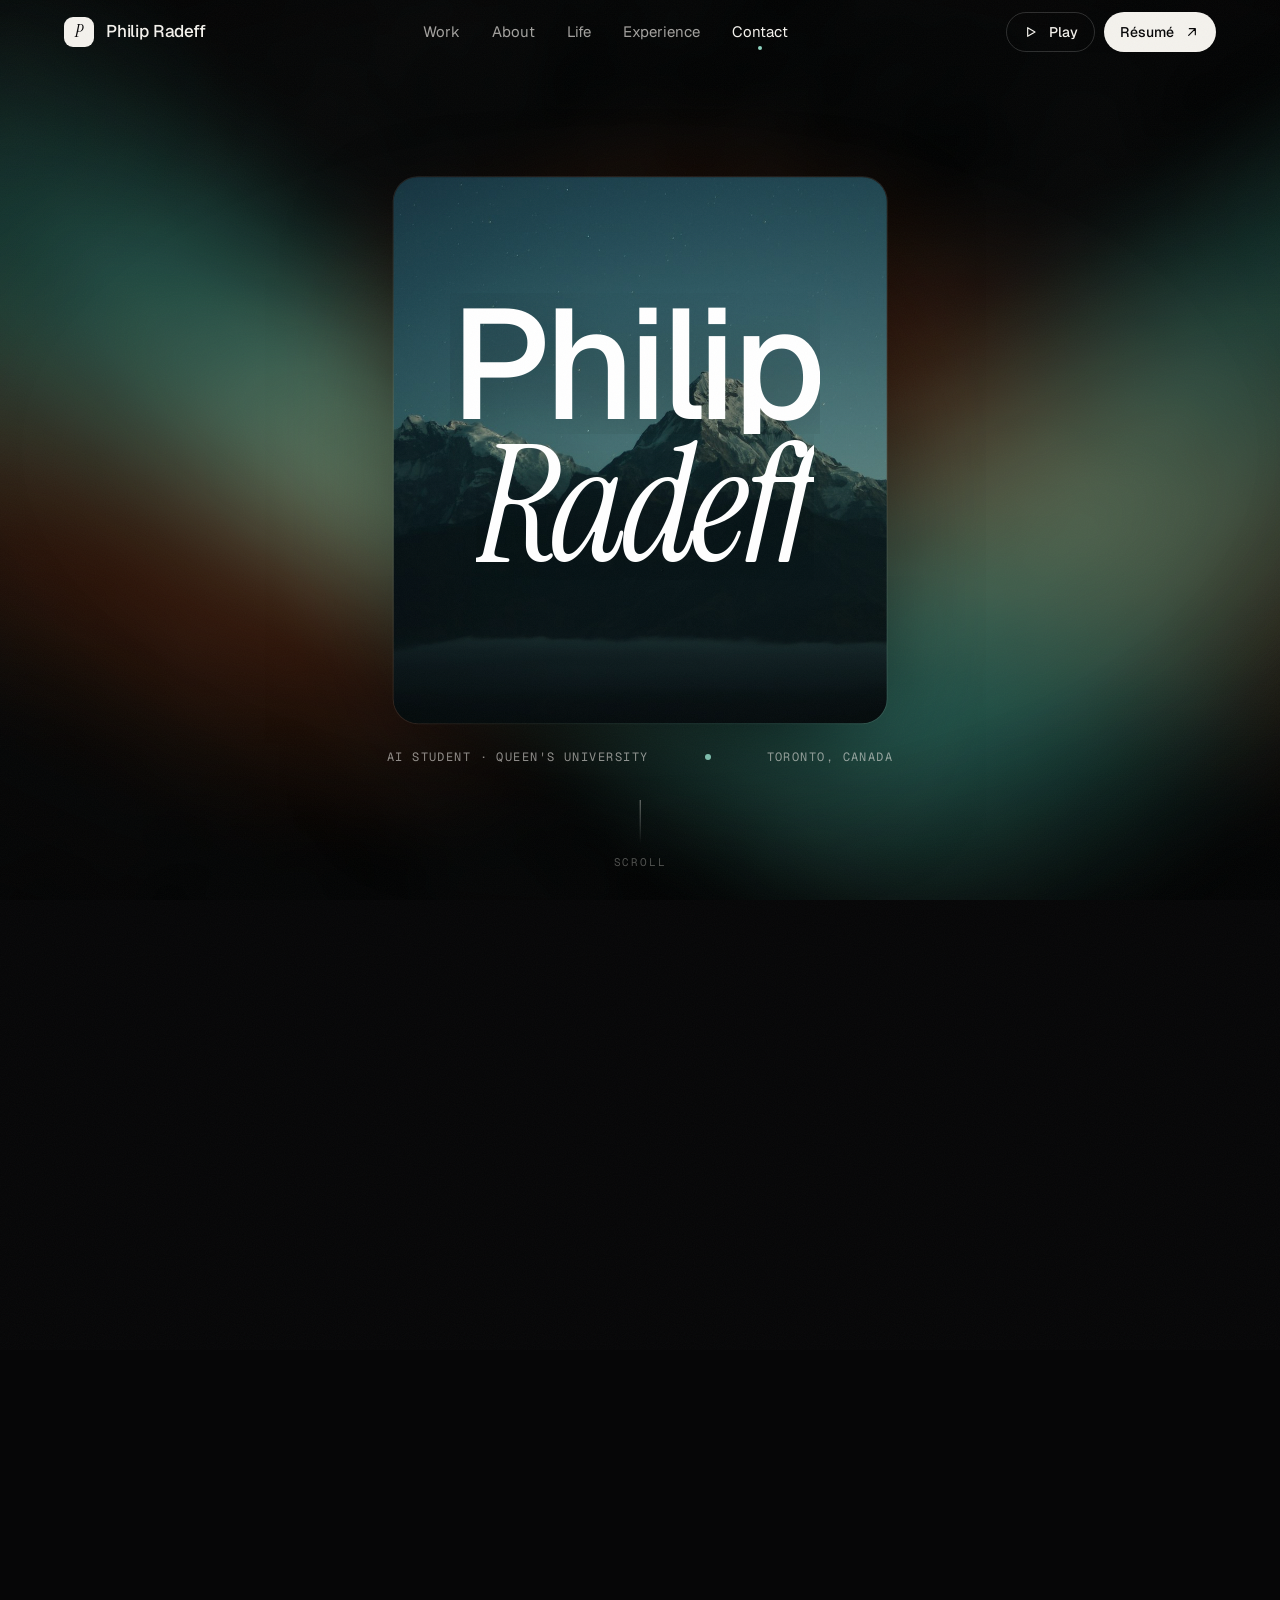
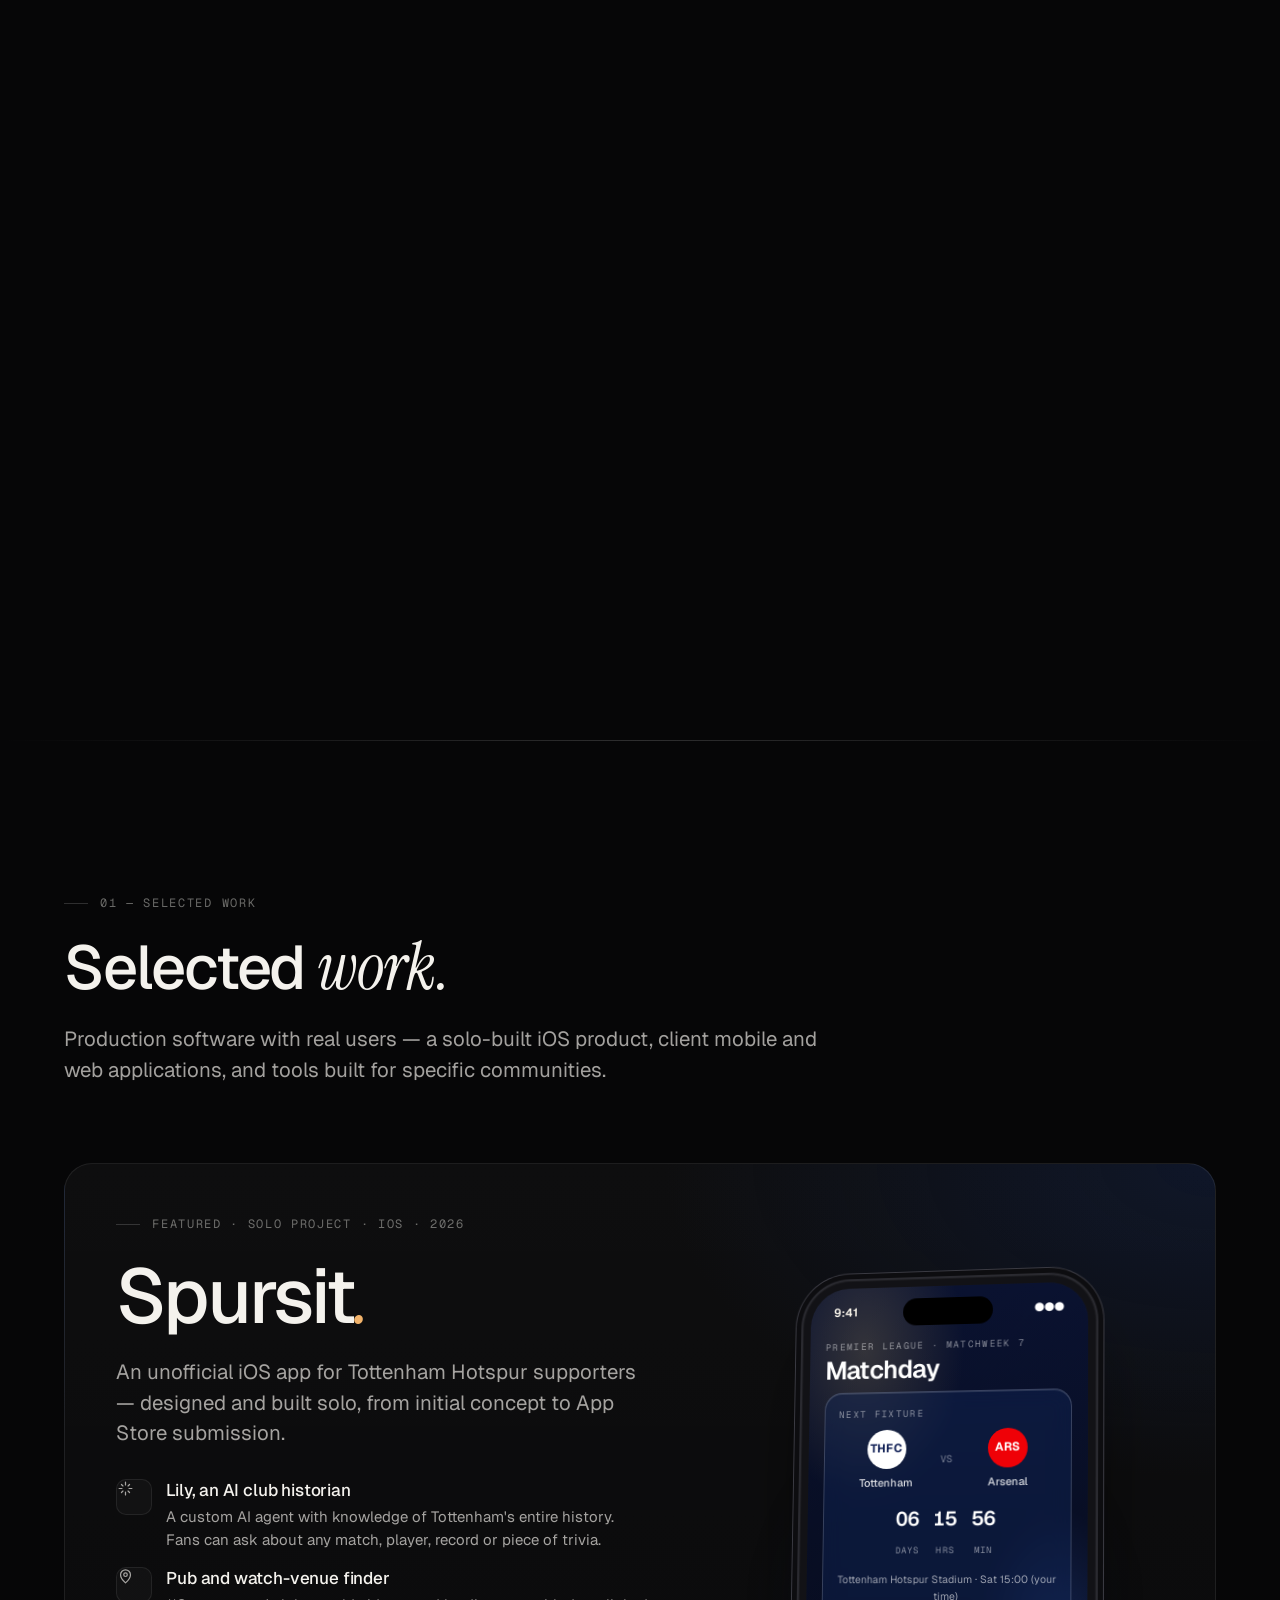
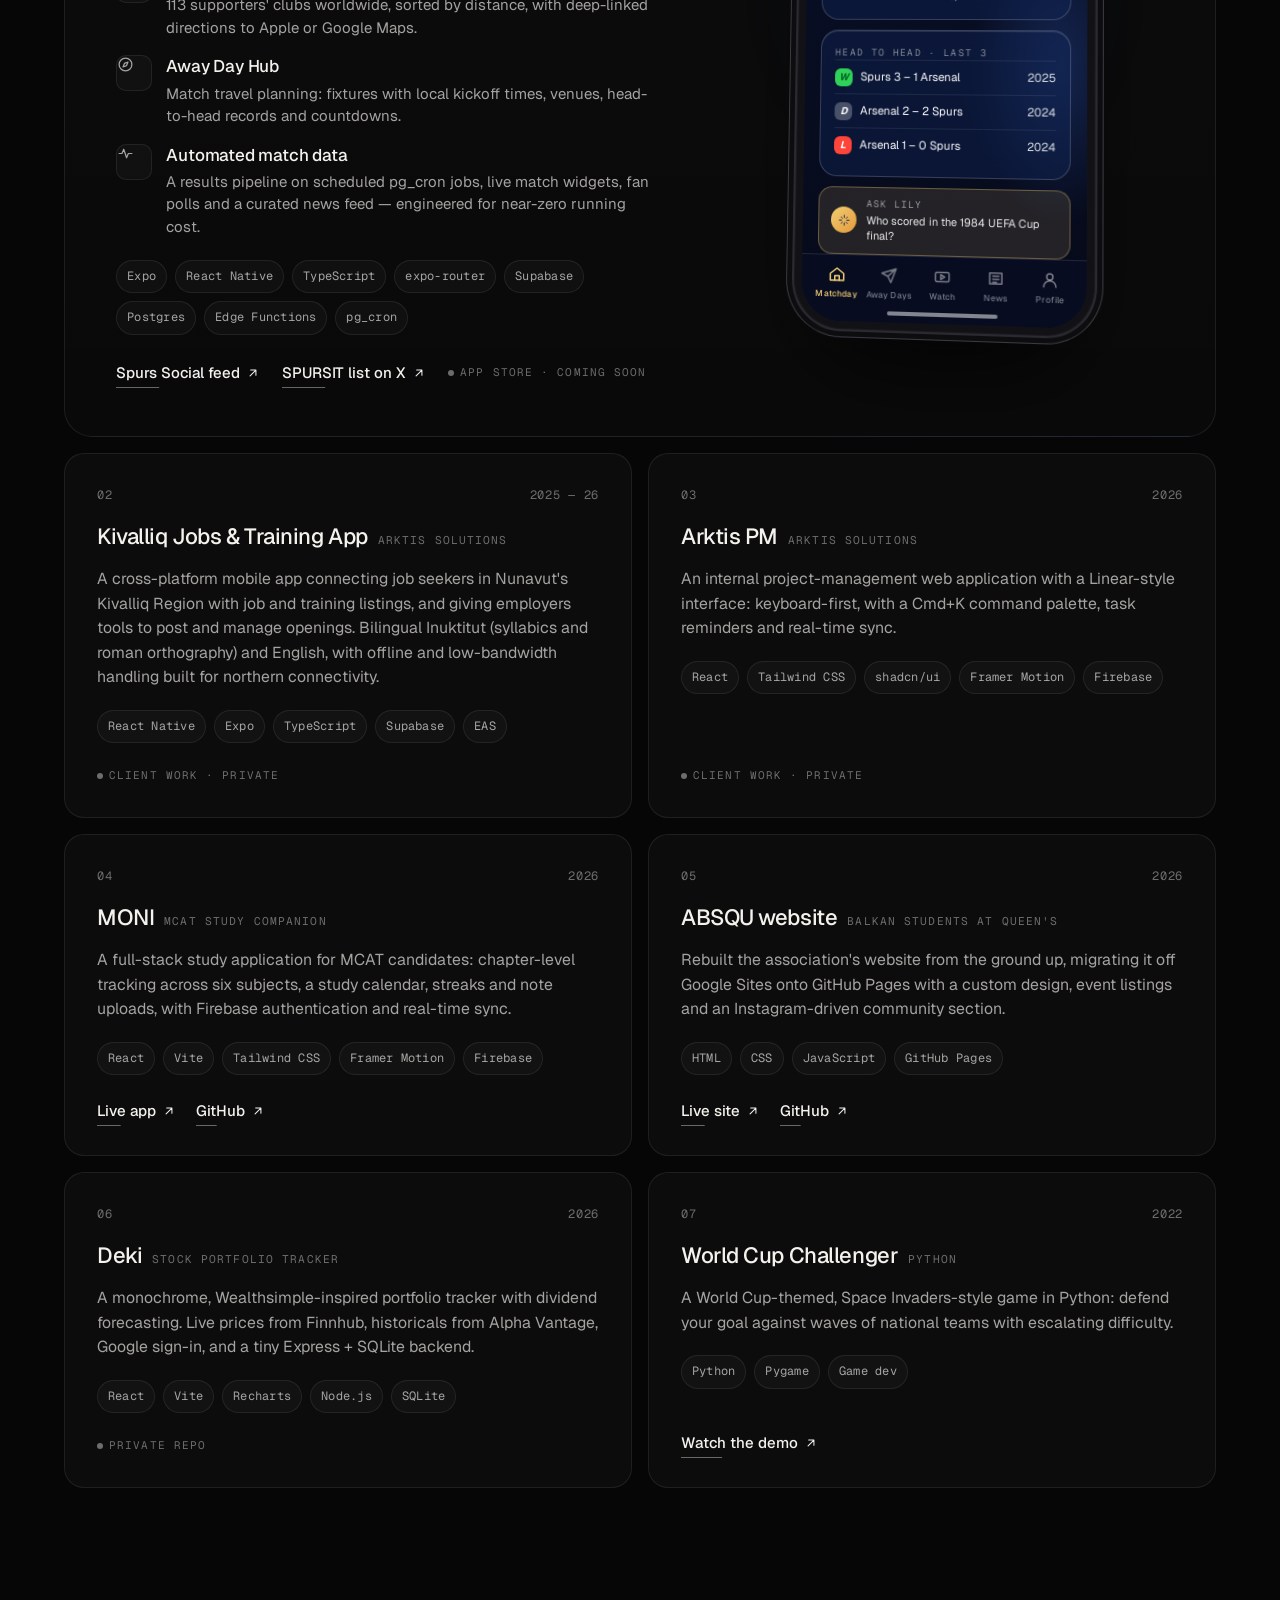
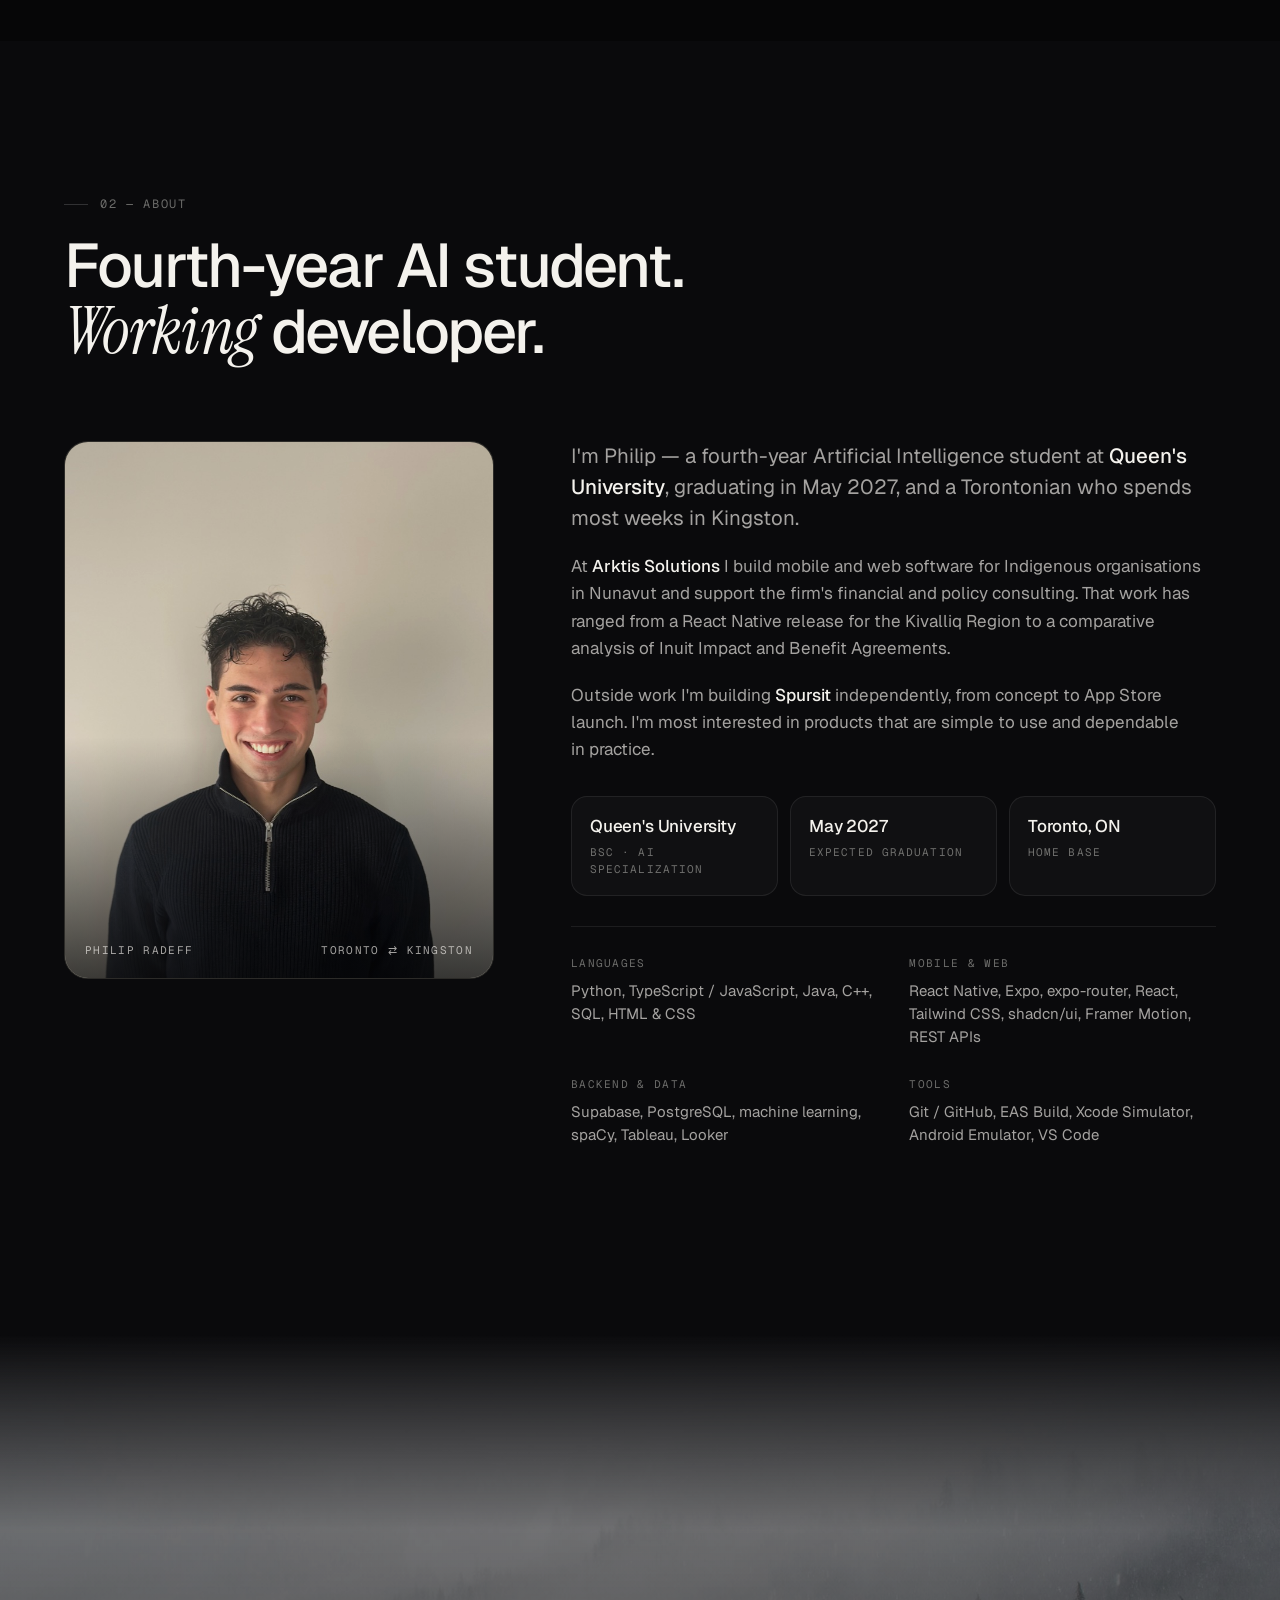
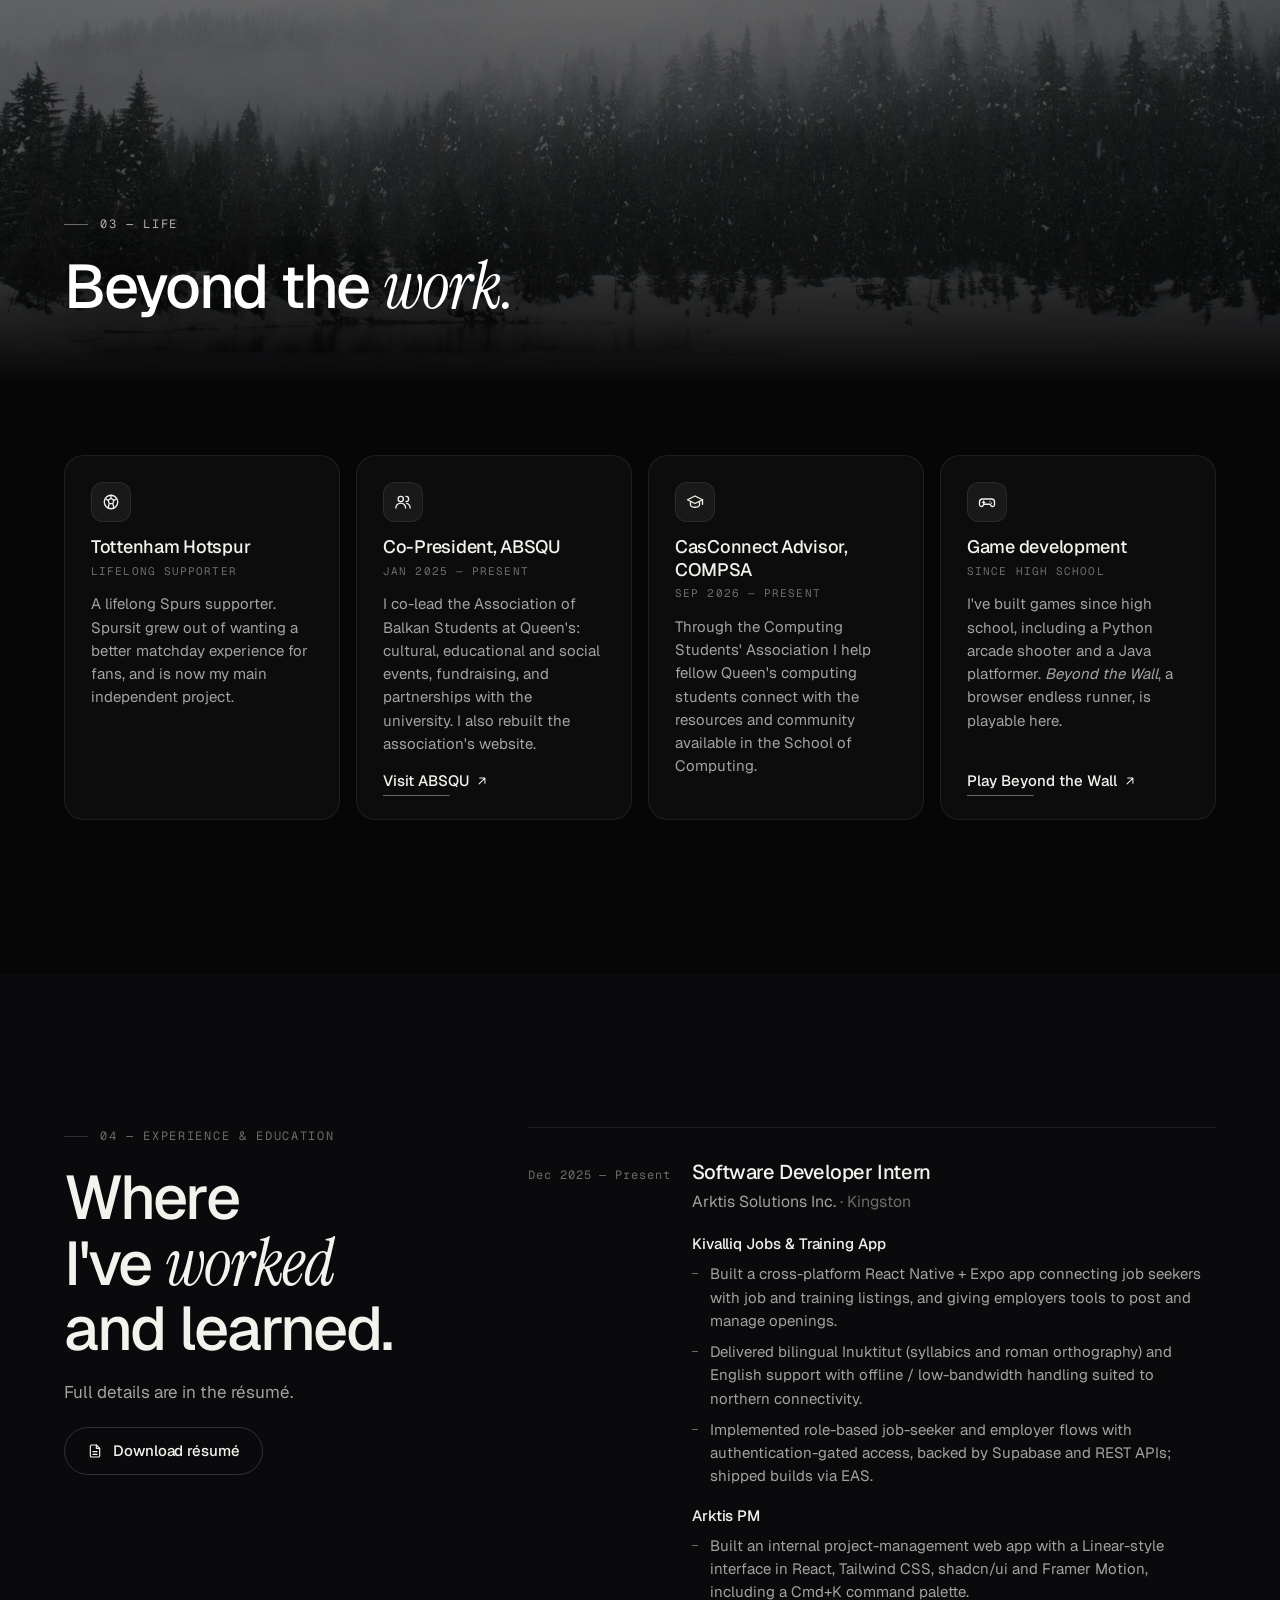
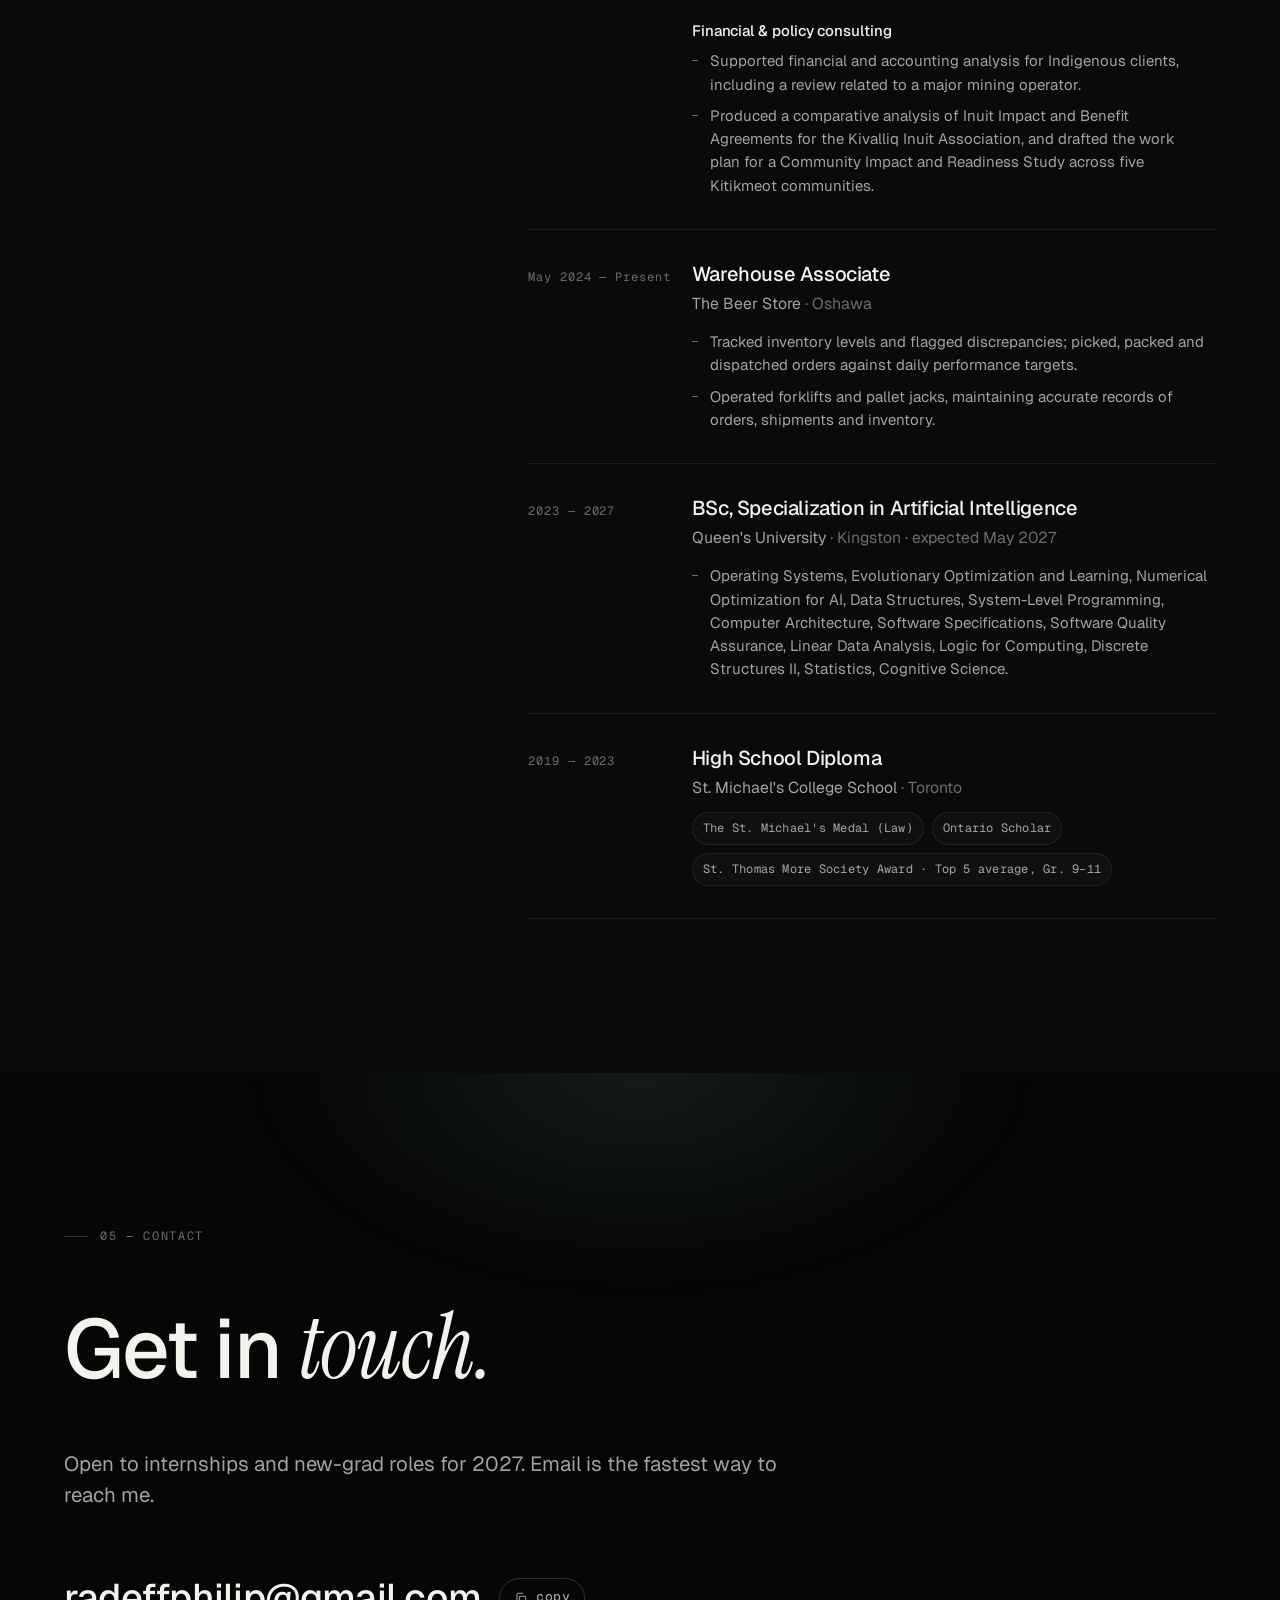
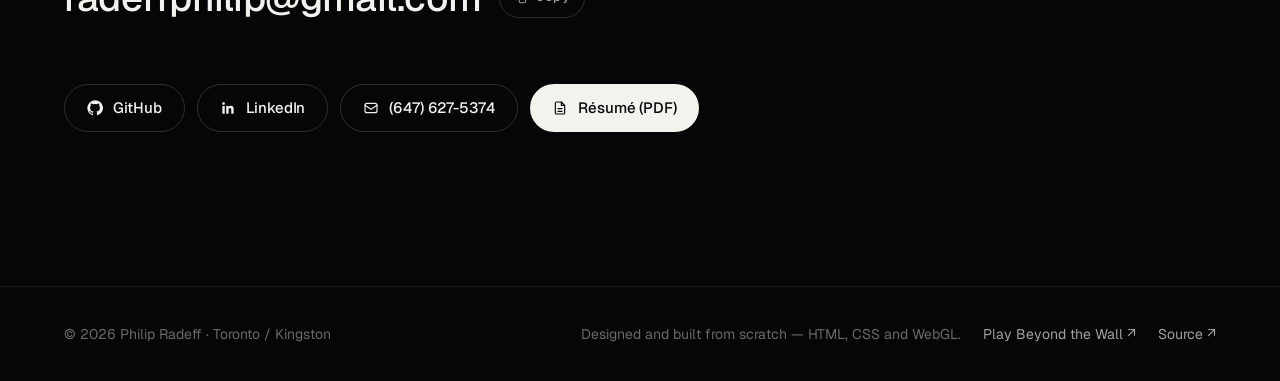
==== commit f81abe54: "Redesign: dark editorial site, Spursit showcase, rebuilt Beyond the Wall game - New index.html/style" ====
--- a/index.html
+++ b/index.html
@@ -1,1333 +1,500 @@
-<!DOCTYPE html>
+<!doctype html>
 <html lang="en">
 <head>
-  <meta charset="UTF-8" />
-  <meta name="viewport" content="width=device-width, initial-scale=1.0" />
-  <title>Philip Radeff — AI Student & Developer</title>
-  <link rel="preconnect" href="https://fonts.googleapis.com" />
-  <link rel="preconnect" href="https://fonts.gstatic.com" crossorigin />
-  <link href="https://fonts.googleapis.com/css2?family=Playfair+Display:wght@400;600;700&family=Inter:wght@300;400;500;600&display=swap" rel="stylesheet" />
-  <link rel="stylesheet" href="https://cdnjs.cloudflare.com/ajax/libs/font-awesome/6.5.0/css/all.min.css" />
-  <style>
-    /* ─── Variables ─────────────────────────────────────── */
-    :root {
-      --espresso:   #3B1F0E;
-      --brown:      #6B3A2A;
-      --tan:        #C4A882;
-      --tan-light:  #D9C5A9;
-      --cream:      #FAF6F1;
-      --cream-alt:  #F0EAE0;
-      --text:       #2C1A10;
-      --text-muted: #7A5C48;
-      --white:      #FFFFFF;
-      --shadow:     0 4px 24px rgba(59,31,14,0.10);
-      --shadow-lg:  0 8px 40px rgba(59,31,14,0.16);
-      --radius:     12px;
-      --transition: 0.25s ease;
-    }
-
-    /* ─── Reset ─────────────────────────────────────────── */
-    *, *::before, *::after { box-sizing: border-box; margin: 0; padding: 0; }
-    html { scroll-behavior: smooth; }
-    body {
-      font-family: 'Inter', sans-serif;
-      background: var(--cream);
-      color: var(--text);
-      line-height: 1.7;
-      font-size: 16px;
-    }
-    a { color: inherit; text-decoration: none; }
-    img { display: block; max-width: 100%; }
-    ul { list-style: none; }
-
-    /* ─── Typography ─────────────────────────────────────── */
-    h1, h2, h3, h4 { font-family: 'Playfair Display', serif; line-height: 1.25; }
-    h1 { font-size: clamp(2.2rem, 5vw, 3.4rem); font-weight: 700; }
-    h2 { font-size: clamp(1.7rem, 3.5vw, 2.4rem); font-weight: 600; }
-    h3 { font-size: 1.2rem; font-weight: 600; }
-    p  { color: var(--text-muted); }
-
-    /* ─── Section wrapper ────────────────────────────────── */
-    section { padding: 96px 0; }
-    .container { max-width: 1100px; margin: 0 auto; padding: 0 32px; }
-    .section-label {
-      font-family: 'Inter', sans-serif;
-      font-size: 0.78rem;
-      font-weight: 600;
-      letter-spacing: 0.18em;
-      text-transform: uppercase;
-      color: var(--brown);
-      margin-bottom: 10px;
-    }
-    .section-title {
-      color: var(--espresso);
-      margin-bottom: 48px;
-    }
-    .section-title span { color: var(--brown); }
-
-    /* ─── Navbar ─────────────────────────────────────────── */
-    #navbar {
-      position: fixed;
-      top: 0; left: 0; right: 0;
-      z-index: 1000;
-      background: var(--espresso);
-      padding: 0 32px;
-      height: 64px;
-      display: flex;
-      align-items: center;
-      justify-content: space-between;
-      box-shadow: 0 2px 16px rgba(0,0,0,0.25);
-      transition: background var(--transition);
-    }
-    .nav-logo {
-      font-family: 'Playfair Display', serif;
-      font-size: 1.25rem;
-      font-weight: 700;
-      color: var(--tan);
-      letter-spacing: 0.02em;
-    }
-    .nav-links {
-      display: flex;
-      gap: 36px;
-      align-items: center;
-    }
-    .nav-links a {
-      font-size: 0.875rem;
-      font-weight: 500;
-      color: var(--tan-light);
-      letter-spacing: 0.04em;
-      transition: color var(--transition);
-      position: relative;
-    }
-    .nav-links a::after {
-      content: '';
-      position: absolute;
-      bottom: -3px; left: 0; right: 0;
-      height: 1.5px;
-      background: var(--tan);
-      transform: scaleX(0);
-      transition: transform var(--transition);
-      transform-origin: left;
-    }
-    .nav-links a:hover { color: var(--tan); }
-    .nav-links a:hover::after { transform: scaleX(1); }
-
-    /* Hamburger */
-    .nav-toggle {
-      display: none;
-      flex-direction: column;
-      gap: 5px;
-      cursor: pointer;
-      padding: 4px;
-    }
-    .nav-toggle span {
-      display: block;
-      width: 24px; height: 2px;
-      background: var(--tan);
-      border-radius: 2px;
-      transition: var(--transition);
-    }
-    .nav-toggle.open span:nth-child(1) { transform: translateY(7px) rotate(45deg); }
-    .nav-toggle.open span:nth-child(2) { opacity: 0; }
-    .nav-toggle.open span:nth-child(3) { transform: translateY(-7px) rotate(-45deg); }
-
-    /* ─── Buttons ────────────────────────────────────────── */
-    .btn {
-      display: inline-flex;
-      align-items: center;
-      gap: 8px;
-      padding: 13px 28px;
-      border-radius: 8px;
-      font-family: 'Inter', sans-serif;
-      font-size: 0.9rem;
-      font-weight: 600;
-      letter-spacing: 0.03em;
-      cursor: pointer;
-      transition: transform var(--transition), box-shadow var(--transition), background var(--transition);
-      border: 2px solid transparent;
-      text-decoration: none;
-    }
-    .btn:hover { transform: translateY(-2px); }
-    .btn-primary {
-      background: var(--brown);
-      color: var(--cream);
-      border-color: var(--brown);
-      box-shadow: 0 4px 14px rgba(107,58,42,0.35);
-    }
-    .btn-primary:hover {
-      background: var(--espresso);
-      border-color: var(--espresso);
-      box-shadow: 0 6px 20px rgba(59,31,14,0.4);
-    }
-    .btn-outline {
-      background: transparent;
-      color: var(--espresso);
-      border-color: var(--espresso);
-    }
-    .btn-outline:hover {
-      background: var(--espresso);
-      color: var(--cream);
-    }
-    .btn-ghost {
-      background: transparent;
-      color: var(--brown);
-      border-color: var(--tan);
-      font-size: 0.82rem;
-      padding: 8px 16px;
-    }
-    .btn-ghost:hover {
-      background: var(--brown);
-      color: var(--cream);
-      border-color: var(--brown);
-    }
-
-    /* ─── HERO ───────────────────────────────────────────── */
-    #hero {
-      min-height: 100vh;
-      background: linear-gradient(140deg, #2A0E04 0%, #4E2214 40%, #6B3A2A 75%, #7D4830 100%);
-      display: flex;
-      align-items: center;
-      padding-top: 64px;
-      position: relative;
-      overflow: hidden;
-    }
-    /* Animated aurora blobs */
-    .hero-blob {
-      position: absolute;
-      border-radius: 50%;
-      pointer-events: none;
-      filter: blur(90px);
-      will-change: transform, opacity;
-    }
-    .hero-blob-1 {
-      width: 560px; height: 560px;
-      background: rgba(140,70,30,0.30);
-      top: -140px; right: -60px;
-      animation: blob1 14s ease-in-out infinite alternate;
-    }
-    .hero-blob-2 {
-      width: 420px; height: 420px;
-      background: rgba(196,130,80,0.18);
-      bottom: -80px; left: -60px;
-      animation: blob2 18s ease-in-out infinite alternate;
-    }
-    .hero-blob-3 {
-      width: 300px; height: 300px;
-      background: rgba(100,40,10,0.28);
-      top: 40%; left: 38%;
-      animation: blob3 11s ease-in-out infinite alternate;
-    }
-    .hero-blob-4 {
-      width: 200px; height: 200px;
-      background: rgba(196,160,120,0.12);
-      top: 20%; left: 20%;
-      animation: blob4 16s ease-in-out infinite alternate;
-    }
-    @keyframes blob1 {
-      0%   { transform: translate(0,    0)    scale(1);    }
-      50%  { transform: translate(-40px, 60px) scale(1.08); }
-      100% { transform: translate(30px, -30px) scale(0.94); }
-    }
-    @keyframes blob2 {
-      0%   { transform: translate(0,    0)    scale(1);    }
-      50%  { transform: translate(60px, -40px) scale(1.12); }
-      100% { transform: translate(-20px, 50px) scale(0.92); }
-    }
-    @keyframes blob3 {
-      0%   { transform: translate(0,    0) scale(1);    opacity: 0.8; }
-      50%  { transform: translate(40px, 30px) scale(1.15); opacity: 1; }
-      100% { transform: translate(-30px,-20px) scale(0.88); opacity: 0.6; }
-    }
-    @keyframes blob4 {
-      0%   { transform: translate(0,0) scale(1); }
-      100% { transform: translate(50px, 60px) scale(1.2); }
-    }
-    /* Particle canvas */
-    #heroCanvas {
-      position: absolute;
-      inset: 0;
-      pointer-events: none;
-      opacity: 0.55;
-    }
-    .hero-inner {
-      display: grid;
-      grid-template-columns: 1fr auto;
-      gap: 80px;
-      align-items: center;
-      width: 100%;
-    }
-    .hero-content { max-width: 620px; }
-    .hero-eyebrow {
-      font-family: 'Inter', sans-serif;
-      font-size: 0.8rem;
-      font-weight: 600;
-      letter-spacing: 0.2em;
-      text-transform: uppercase;
-      color: rgba(255,255,255,0.85);
-      margin-bottom: 16px;
-    }
-    .hero-name {
-      color: #FFFFFF;
-      margin-bottom: 12px;
-      text-shadow: 0 2px 12px rgba(59,31,14,0.3);
-    }
-    .hero-title {
-      font-family: 'Playfair Display', serif;
-      font-size: clamp(1.1rem, 2.5vw, 1.45rem);
-      color: rgba(255,255,255,0.92);
-      font-weight: 400;
-      font-style: italic;
-      margin-bottom: 24px;
-    }
-    .hero-bio {
-      color: rgba(255,255,255,0.8);
-      font-size: 1.05rem;
-      line-height: 1.75;
-      margin-bottom: 40px;
-      max-width: 540px;
-    }
-    .hero-actions { display: flex; gap: 16px; flex-wrap: wrap; }
-    .hero-actions .btn-outline {
-      color: #FFFFFF;
-      border-color: rgba(255,255,255,0.7);
-    }
-    .hero-actions .btn-outline:hover {
-      background: rgba(255,255,255,0.2);
-      border-color: #FFFFFF;
-      color: #FFFFFF;
-    }
-
-    /* Photo */
-    .hero-photo-wrap {
-      position: relative;
-      flex-shrink: 0;
-    }
-    .hero-photo-ring {
-      width: 380px; height: 380px;
-      border-radius: 50%;
-      padding: 6px;
-      background: linear-gradient(135deg, rgba(250,246,241,0.9), var(--tan));
-      box-shadow: 0 20px 70px rgba(59,31,14,0.5), 0 0 0 12px rgba(250,246,241,0.12);
-    }
-    .hero-photo-ring img {
-      width: 100%; height: 100%;
-      border-radius: 50%;
-      object-fit: cover;
-      object-position: center center;
-    }
-
-    /* Hero stats */
-    .hero-stats {
-      display: flex;
-      gap: 36px;
-      margin-top: 44px;
-      padding-top: 36px;
-      border-top: 1px solid rgba(250,246,241,0.2);
-      flex-wrap: wrap;
-    }
-    .hero-stat-value {
-      font-family: 'Playfair Display', serif;
-      font-size: 2rem;
-      font-weight: 700;
-      color: var(--cream);
-      line-height: 1;
-      margin-bottom: 4px;
-    }
-    .hero-stat-label {
-      font-size: 0.78rem;
-      font-weight: 500;
-      letter-spacing: 0.1em;
-      text-transform: uppercase;
-      color: rgba(250,246,241,0.65);
-    }
-    .hero-scroll {
-      position: absolute;
-      bottom: 36px;
-      left: 50%;
-      transform: translateX(-50%);
-      display: flex;
-      flex-direction: column;
-      align-items: center;
-      gap: 6px;
-      color: var(--tan);
-      font-size: 0.75rem;
-      letter-spacing: 0.12em;
-      text-transform: uppercase;
-      opacity: 0.7;
-      animation: bounce 2s infinite;
-    }
-    @keyframes bounce {
-      0%, 100% { transform: translateX(-50%) translateY(0); }
-      50%       { transform: translateX(-50%) translateY(6px); }
-    }
-
-    /* ─── ABOUT ──────────────────────────────────────────── */
-    #about { background: var(--cream); }
-    .about-grid {
-      display: grid;
-      grid-template-columns: 1fr 1fr;
-      gap: 64px;
-      align-items: start;
-    }
-    .about-bio {
-      font-size: 1.05rem;
-      line-height: 1.85;
-      color: var(--text-muted);
-    }
-    .about-bio strong { color: var(--espresso); }
-    .about-contact-links {
-      margin-top: 28px;
-      display: flex;
-      flex-direction: column;
-      gap: 10px;
-    }
-    .about-contact-links a {
-      display: flex;
-      align-items: center;
-      gap: 10px;
-      font-size: 0.9rem;
-      color: var(--brown);
-      font-weight: 500;
-      transition: color var(--transition);
-    }
-    .about-contact-links a i { width: 18px; color: var(--tan); }
-    .about-contact-links a:hover { color: var(--espresso); }
-
-    .skills-title {
-      font-family: 'Playfair Display', serif;
-      font-size: 1.1rem;
-      color: var(--espresso);
-      margin-bottom: 20px;
-    }
-    .skills-grid {
-      display: flex;
-      flex-wrap: wrap;
-      gap: 10px;
-    }
-    .skill-badge {
-      background: var(--cream-alt);
-      border: 1.5px solid var(--tan);
-      color: var(--brown);
-      padding: 6px 16px;
-      border-radius: 999px;
-      font-size: 0.82rem;
-      font-weight: 600;
-      letter-spacing: 0.02em;
-      transition: background var(--transition), color var(--transition), transform var(--transition);
-    }
-    .skill-badge:hover {
-      background: var(--brown);
-      color: var(--cream);
-      transform: translateY(-2px);
-    }
-
-    /* ─── PROJECTS ───────────────────────────────────────── */
-    #projects { background: var(--cream-alt); }
-    .projects-grid {
-      display: grid;
-      grid-template-columns: repeat(auto-fill, minmax(300px, 1fr));
-      gap: 28px;
-    }
-    .card {
-      background: var(--white);
-      border-radius: var(--radius);
-      border-left: 4px solid var(--tan);
-      padding: 28px;
-      box-shadow: var(--shadow);
-      transition: transform var(--transition), box-shadow var(--transition);
-      display: flex;
-      flex-direction: column;
-    }
-    .card:hover {
-      transform: translateY(-5px);
-      box-shadow: var(--shadow-lg);
-    }
-    .card-year {
-      font-size: 0.75rem;
-      font-weight: 600;
-      letter-spacing: 0.12em;
-      text-transform: uppercase;
-      color: var(--tan);
-      margin-bottom: 8px;
-    }
-    .card h3 {
-      color: var(--espresso);
-      margin-bottom: 12px;
-      font-size: 1.15rem;
-    }
-    .card p {
-      font-size: 0.92rem;
-      line-height: 1.7;
-      flex: 1;
-      margin-bottom: 20px;
-    }
-    .card-tags {
-      display: flex;
-      flex-wrap: wrap;
-      gap: 6px;
-      margin-bottom: 20px;
-    }
-    .tag {
-      background: var(--cream-alt);
-      color: var(--brown);
-      font-size: 0.74rem;
-      font-weight: 600;
-      padding: 3px 11px;
-      border-radius: 999px;
-      border: 1px solid var(--tan-light);
-    }
-    .card-footer { margin-top: auto; }
-
-    /* ─── EXPERIENCE ─────────────────────────────────────── */
-    #experience { background: var(--cream); }
-    .timeline {
-      position: relative;
-      padding-left: 36px;
-    }
-    .timeline::before {
-      content: '';
-      position: absolute;
-      left: 7px;
-      top: 8px;
-      bottom: 8px;
-      width: 2px;
-      background: linear-gradient(to bottom, var(--tan), var(--brown));
-      border-radius: 2px;
-    }
-    .timeline-item {
-      position: relative;
-      margin-bottom: 52px;
-    }
-    .timeline-item:last-child { margin-bottom: 0; }
-    .timeline-dot {
-      position: absolute;
-      left: -33px;
-      top: 6px;
-      width: 16px; height: 16px;
-      border-radius: 50%;
-      background: var(--tan);
-      border: 3px solid var(--brown);
-      box-shadow: 0 0 0 3px var(--cream);
-    }
-    .timeline-header {
-      display: flex;
-      flex-wrap: wrap;
-      align-items: baseline;
-      gap: 8px 16px;
-      margin-bottom: 6px;
-    }
-    .timeline-role {
-      font-family: 'Playfair Display', serif;
-      font-size: 1.15rem;
-      font-weight: 600;
-      color: var(--espresso);
-    }
-    .timeline-company {
-      font-size: 0.9rem;
-      color: var(--brown);
-      font-weight: 500;
-    }
-    .timeline-date {
-      font-size: 0.78rem;
-      font-weight: 600;
-      color: var(--tan);
-      letter-spacing: 0.06em;
-      background: var(--cream-alt);
-      padding: 2px 10px;
-      border-radius: 999px;
-      border: 1px solid var(--tan-light);
-    }
-    .timeline-body {
-      font-size: 0.93rem;
-      color: var(--text-muted);
-      line-height: 1.75;
-      margin-bottom: 12px;
-    }
-    .timeline-tools {
-      display: flex;
-      flex-wrap: wrap;
-      gap: 6px;
-    }
-
-    /* ─── EDUCATION ──────────────────────────────────────── */
-    #education { background: var(--cream-alt); }
-    .edu-grid { display: grid; grid-template-columns: 1fr 1fr; gap: 28px; }
-    .edu-card {
-      background: var(--white);
-      border-radius: var(--radius);
-      border-top: 4px solid var(--tan);
-      padding: 32px;
-      box-shadow: var(--shadow);
-      transition: transform var(--transition), box-shadow var(--transition);
-    }
-    .edu-card:hover {
-      transform: translateY(-4px);
-      box-shadow: var(--shadow-lg);
-    }
-    .edu-degree {
-      font-family: 'Playfair Display', serif;
-      font-size: 1.15rem;
-      color: var(--espresso);
-      margin-bottom: 6px;
-    }
-    .edu-school {
-      font-size: 0.95rem;
-      font-weight: 600;
-      color: var(--brown);
-      margin-bottom: 4px;
-    }
-    .edu-years {
-      font-size: 0.8rem;
-      color: var(--tan);
-      font-weight: 600;
-      letter-spacing: 0.06em;
-      margin-bottom: 16px;
-    }
-    .edu-body {
-      font-size: 0.9rem;
-      color: var(--text-muted);
-      line-height: 1.72;
-    }
-    .edu-awards {
-      margin-top: 14px;
-      padding-top: 14px;
-      border-top: 1px solid var(--cream-alt);
-    }
-    .edu-awards-label {
-      font-size: 0.75rem;
-      font-weight: 700;
-      letter-spacing: 0.1em;
-      text-transform: uppercase;
-      color: var(--brown);
-      margin-bottom: 8px;
-    }
-    .edu-awards ul { display: flex; flex-direction: column; gap: 4px; }
-    .edu-awards li {
-      font-size: 0.88rem;
-      color: var(--text-muted);
-      display: flex;
-      align-items: flex-start;
-      gap: 8px;
-    }
-    .edu-awards li::before {
-      content: '✦';
-      color: var(--tan);
-      font-size: 0.65rem;
-      margin-top: 5px;
-      flex-shrink: 0;
-    }
-
-    /* ─── EXTRACURRICULARS ───────────────────────────────── */
-    #extracurriculars { background: var(--cream); }
-    .extra-card {
-      background: var(--white);
-      border-radius: var(--radius);
-      border-left: 4px solid var(--brown);
-      padding: 36px;
-      box-shadow: var(--shadow);
-      display: flex;
-      gap: 28px;
-      align-items: flex-start;
-      max-width: 800px;
-      transition: transform var(--transition), box-shadow var(--transition);
-    }
-    .extra-card:hover {
-      transform: translateY(-4px);
-      box-shadow: var(--shadow-lg);
-    }
-    .extra-icon {
-      width: 52px; height: 52px;
-      border-radius: 50%;
-      background: linear-gradient(135deg, var(--tan), var(--brown));
-      display: flex; align-items: center; justify-content: center;
-      color: var(--cream);
-      font-size: 1.2rem;
-      flex-shrink: 0;
-    }
-    .extra-role {
-      font-family: 'Playfair Display', serif;
-      font-size: 1.15rem;
-      color: var(--espresso);
-      margin-bottom: 4px;
-    }
-    .extra-org {
-      font-size: 0.9rem;
-      font-weight: 600;
-      color: var(--brown);
-      margin-bottom: 4px;
-    }
-    .extra-date {
-      font-size: 0.78rem;
-      color: var(--tan);
-      font-weight: 600;
-      letter-spacing: 0.06em;
-      margin-bottom: 12px;
-    }
-    .extra-body {
-      font-size: 0.92rem;
-      color: var(--text-muted);
-      line-height: 1.75;
-    }
-
-    /* ─── CONTACT ────────────────────────────────────────── */
-    #contact { background: var(--cream-alt); }
-    .contact-grid {
-      display: grid;
-      grid-template-columns: 1fr 1.4fr;
-      gap: 64px;
-      align-items: start;
-    }
-    .contact-info h3 {
-      color: var(--espresso);
-      font-size: 1.4rem;
-      margin-bottom: 12px;
-    }
-    .contact-info > p {
-      font-size: 0.95rem;
-      margin-bottom: 28px;
-    }
-    .contact-links { display: flex; flex-direction: column; gap: 16px; }
-    .contact-link {
-      display: flex;
-      align-items: center;
-      gap: 14px;
-      padding: 14px 18px;
-      background: var(--white);
-      border-radius: 10px;
-      box-shadow: var(--shadow);
-      border: 1.5px solid transparent;
-      transition: border-color var(--transition), transform var(--transition), box-shadow var(--transition);
-    }
-    .contact-link:hover {
-      border-color: var(--tan);
-      transform: translateX(4px);
-      box-shadow: var(--shadow-lg);
-    }
-    .contact-link-icon {
-      width: 40px; height: 40px;
-      border-radius: 50%;
-      background: linear-gradient(135deg, var(--tan), var(--brown));
-      display: flex; align-items: center; justify-content: center;
-      color: var(--cream);
-      font-size: 1rem;
-      flex-shrink: 0;
-    }
-    .contact-link-text strong {
-      display: block;
-      font-size: 0.82rem;
-      font-weight: 600;
-      letter-spacing: 0.08em;
-      text-transform: uppercase;
-      color: var(--text-muted);
-      margin-bottom: 2px;
-    }
-    .contact-link-text span {
-      font-size: 0.9rem;
-      color: var(--brown);
-      font-weight: 500;
-    }
-
-    /* Form */
-    .contact-form {
-      background: var(--white);
-      border-radius: var(--radius);
-      padding: 36px;
-      box-shadow: var(--shadow);
-    }
-    .contact-form h3 {
-      color: var(--espresso);
-      margin-bottom: 24px;
-      font-size: 1.3rem;
-    }
-    .form-row { display: grid; grid-template-columns: 1fr 1fr; gap: 16px; }
-    .form-group {
-      display: flex;
-      flex-direction: column;
-      gap: 6px;
-      margin-bottom: 18px;
-    }
-    .form-group label {
-      font-size: 0.8rem;
-      font-weight: 600;
-      letter-spacing: 0.07em;
-      text-transform: uppercase;
-      color: var(--text-muted);
-    }
-    .form-group input,
-    .form-group textarea {
-      padding: 12px 16px;
-      border: 1.5px solid var(--tan-light);
-      border-radius: 8px;
-      font-family: 'Inter', sans-serif;
-      font-size: 0.9rem;
-      color: var(--text);
-      background: var(--cream);
-      transition: border-color var(--transition), box-shadow var(--transition);
-      resize: none;
-      outline: none;
-    }
-    .form-group input:focus,
-    .form-group textarea:focus {
-      border-color: var(--brown);
-      box-shadow: 0 0 0 3px rgba(107,58,42,0.12);
-    }
-    .form-group textarea { min-height: 130px; }
-    .form-group.full { grid-column: 1 / -1; }
-    .contact-form .btn { width: 100%; justify-content: center; margin-top: 4px; }
-
-    /* ─── FOOTER ─────────────────────────────────────────── */
-    footer {
-      background: var(--espresso);
-      color: rgba(250,246,241,0.6);
-      text-align: center;
-      padding: 32px;
-      font-size: 0.85rem;
-    }
-    footer a { color: var(--tan); }
-    footer .footer-name {
-      font-family: 'Playfair Display', serif;
-      font-size: 1.05rem;
-      color: var(--tan);
-      margin-bottom: 6px;
-    }
-
-    /* ─── Scroll animations ──────────────────────────────── */
-    .reveal {
-      opacity: 0;
-      transform: translateY(24px);
-      transition: opacity 0.55s ease, transform 0.55s ease;
-    }
-    .reveal.visible {
-      opacity: 1;
-      transform: translateY(0);
-    }
-
-    /* ─── Responsive ─────────────────────────────────────── */
-    @media (max-width: 900px) {
-      .about-grid { grid-template-columns: 1fr; gap: 40px; }
-      .edu-grid   { grid-template-columns: 1fr; }
-      .contact-grid { grid-template-columns: 1fr; gap: 40px; }
-      .hero-inner { grid-template-columns: 1fr; text-align: center; gap: 40px; }
-      .hero-content { max-width: 100%; }
-      .hero-bio { margin-left: auto; margin-right: auto; }
-      .hero-actions { justify-content: center; }
-      .hero-photo-wrap { margin: 0 auto; }
-      .hero-photo-ring { width: 300px; height: 300px; }
-      .extra-card { flex-direction: column; }
-    }
-    @media (max-width: 768px) {
-      section { padding: 72px 0; }
-      .nav-links {
-        display: none;
-        position: fixed;
-        top: 64px; left: 0; right: 0;
-        background: var(--espresso);
-        flex-direction: column;
-        gap: 0;
-        padding: 16px 0 24px;
-        box-shadow: 0 8px 24px rgba(0,0,0,0.3);
-      }
-      .nav-links.open { display: flex; }
-      .nav-links a {
-        padding: 14px 32px;
-        width: 100%;
-      }
-      .nav-links a::after { display: none; }
-      .nav-toggle { display: flex; }
-      .form-row { grid-template-columns: 1fr; }
-      .projects-grid { grid-template-columns: 1fr; }
-      .contact-form { padding: 24px; }
-    }
-    @media (max-width: 480px) {
-      .container { padding: 0 20px; }
-      .hero-photo-ring { width: 220px; height: 220px; }
-      h1 { font-size: 2rem; }
-    }
-  </style>
+  <meta charset="utf-8">
+  <meta name="viewport" content="width=device-width, initial-scale=1, viewport-fit=cover">
+  <title>Philip Radeff — AI student & developer</title>
+  <meta name="description" content="Philip Radeff is a fourth-year Artificial Intelligence student at Queen's University who builds software people actually use — from Spursit, a fan app for Tottenham supporters, to mobile tools for communities in Nunavut.">
+  <meta name="author" content="Philip Radeff">
+  <meta name="theme-color" content="#060607">
+  <link rel="canonical" href="https://philipr8.github.io/portfolio/">
+
+  <meta property="og:type" content="website">
+  <meta property="og:title" content="Philip Radeff — AI student & developer">
+  <meta property="og:description" content="Fourth-year AI student at Queen's University. Building Spursit, a fan app for Tottenham supporters, and mobile tools for communities in Nunavut.">
+  <meta property="og:url" content="https://philipr8.github.io/portfolio/">
+  <meta property="og:image" content="https://philipr8.github.io/portfolio/assets/hero.jpg">
+  <meta name="twitter:card" content="summary_large_image">
+
+  <link rel="icon" href="data:image/svg+xml,%3Csvg xmlns='http://www.w3.org/2000/svg' viewBox='0 0 64 64'%3E%3Crect width='64' height='64' rx='16' fill='%23f4f2ed'/%3E%3Ctext x='32' y='43' font-family='Georgia,serif' font-style='italic' font-size='34' text-anchor='middle' fill='%23060607'%3EP%3C/text%3E%3C/svg%3E">
+
+  <link rel="preconnect" href="https://fonts.googleapis.com">
+  <link rel="preconnect" href="https://fonts.gstatic.com" crossorigin>
+  <link href="https://fonts.googleapis.com/css2?family=Geist:wght@300;400;500;600&family=Geist+Mono:wght@400;500&family=Instrument+Serif:ital@0;1&display=swap" rel="stylesheet">
+  <link rel="preload" as="image" href="assets/hero.jpg" fetchpriority="high">
+  <link rel="stylesheet" href="styles.css">
+
+  <script type="application/ld+json">
+  {
+    "@context": "https://schema.org",
+    "@type": "Person",
+    "name": "Philip Radeff",
+    "url": "https://philipr8.github.io/portfolio/",
+    "email": "mailto:radeffphilip@gmail.com",
+    "jobTitle": "Artificial Intelligence student & software developer",
+    "affiliation": { "@type": "CollegeOrUniversity", "name": "Queen's University" },
+    "address": { "@type": "PostalAddress", "addressLocality": "Toronto", "addressCountry": "CA" },
+    "sameAs": ["https://github.com/philipr8", "https://www.linkedin.com/in/philip-radeff-686b3228b"]
+  }
+  </script>
 </head>
-
 <body>
 
-  <!-- ─── Navbar ─────────────────────────────────────────── -->
-  <nav id="navbar">
-    <a href="#hero" class="nav-logo">Philip Radeff</a>
-    <button class="nav-toggle" id="navToggle" aria-label="Toggle menu">
-      <span></span><span></span><span></span>
-    </button>
-    <ul class="nav-links" id="navLinks">
-      <li><a href="#about">About</a></li>
-      <li><a href="#projects">Projects</a></li>
-      <li><a href="#experience">Experience</a></li>
-      <li><a href="#education">Education</a></li>
-      <li><a href="#contact">Contact</a></li>
-      <li><a href="game.html" style="color:var(--tan);border:1.5px solid var(--tan);padding:5px 14px;border-radius:6px;font-size:0.8rem;letter-spacing:0.06em;">⚔ Play</a></li>
-    </ul>
-  </nav>
-
-  <!-- ─── Hero ──────────────────────────────────────────── -->
-  <section id="hero">
-    <canvas id="heroCanvas"></canvas>
-    <div class="hero-blob hero-blob-1"></div>
-    <div class="hero-blob hero-blob-2"></div>
-    <div class="hero-blob hero-blob-3"></div>
-    <div class="hero-blob hero-blob-4"></div>
-    <div class="container">
-      <div class="hero-inner">
-        <div class="hero-content">
-          <p class="hero-eyebrow"><i class="fa-solid fa-location-dot"></i>&nbsp; Toronto, Canada</p>
-          <h1 class="hero-name">Philip Radeff</h1>
-          <p class="hero-title">Artificial Intelligence Student @ Queen's University</p>
-          <p class="hero-bio">Highly driven AI student with a strong foundation in computing, machine learning, and software development. Proficient in Python, Java, C++, SQL, React Native, and more.</p>
-          <div class="hero-actions">
-            <a href="myresume.pdf" download class="btn btn-primary">
-              <i class="fa-solid fa-download"></i> Download Resume
-            </a>
-            <a href="#projects" class="btn btn-outline">
-              <i class="fa-solid fa-arrow-down"></i> View My Work
-            </a>
+<!-- Icon sprite — one consistent stroke family (1.75px, round) -->
+<svg width="0" height="0" style="position:absolute" aria-hidden="true">
+  <defs>
+    <symbol id="i-arrow" viewBox="0 0 24 24" fill="none" stroke="currentColor" stroke-width="1.75" stroke-linecap="round" stroke-linejoin="round"><path d="M7 17 17 7M8 7h9v9"/></symbol>
+    <symbol id="i-down" viewBox="0 0 24 24" fill="none" stroke="currentColor" stroke-width="1.75" stroke-linecap="round" stroke-linejoin="round"><path d="M12 5v14m0 0 6-6m-6 6-6-6"/></symbol>
+    <symbol id="i-github" viewBox="0 0 24 24" fill="currentColor"><path d="M12 .5A11.5 11.5 0 0 0 8.36 22.9c.58.1.79-.25.79-.56v-2c-3.2.7-3.88-1.37-3.88-1.37-.52-1.33-1.28-1.68-1.28-1.68-1.04-.71.08-.7.08-.7 1.15.08 1.76 1.19 1.76 1.19 1.03 1.76 2.69 1.25 3.35.96.1-.75.4-1.26.73-1.55-2.55-.29-5.24-1.28-5.24-5.69 0-1.26.45-2.29 1.19-3.09-.12-.29-.52-1.46.11-3.05 0 0 .97-.31 3.17 1.18a11 11 0 0 1 5.77 0c2.2-1.49 3.17-1.18 3.17-1.18.63 1.59.23 2.76.11 3.05.74.8 1.19 1.83 1.19 3.09 0 4.42-2.7 5.4-5.26 5.68.41.36.78 1.06.78 2.13v3.16c0 .31.2.67.8.56A11.5 11.5 0 0 0 12 .5Z"/></symbol>
+    <symbol id="i-linkedin" viewBox="0 0 24 24" fill="currentColor"><path d="M20.45 20.45h-3.55v-5.57c0-1.33-.03-3.04-1.85-3.04-1.85 0-2.14 1.45-2.14 2.94v5.67H9.36V9h3.41v1.56h.05c.47-.9 1.63-1.85 3.36-1.85 3.6 0 4.27 2.37 4.27 5.45v6.29ZM5.34 7.43a2.06 2.06 0 1 1 0-4.12 2.06 2.06 0 0 1 0 4.12ZM7.12 20.45H3.56V9h3.56v11.45Z"/></symbol>
+    <symbol id="i-mail" viewBox="0 0 24 24" fill="none" stroke="currentColor" stroke-width="1.75" stroke-linecap="round" stroke-linejoin="round"><rect x="3" y="5" width="18" height="14" rx="3"/><path d="m3 8 9 6 9-6"/></symbol>
+    <symbol id="i-copy" viewBox="0 0 24 24" fill="none" stroke="currentColor" stroke-width="1.75" stroke-linecap="round" stroke-linejoin="round"><rect x="9" y="9" width="11" height="11" rx="2.5"/><path d="M5 15V6.5A2.5 2.5 0 0 1 7.5 4H15"/></symbol>
+    <symbol id="i-check" viewBox="0 0 24 24" fill="none" stroke="currentColor" stroke-width="2" stroke-linecap="round" stroke-linejoin="round"><path d="m5 12 4.5 4.5L19 7"/></symbol>
+    <symbol id="i-doc" viewBox="0 0 24 24" fill="none" stroke="currentColor" stroke-width="1.75" stroke-linecap="round" stroke-linejoin="round"><path d="M14 3H7a2 2 0 0 0-2 2v14a2 2 0 0 0 2 2h10a2 2 0 0 0 2-2V8z"/><path d="M14 3v5h5M9 13h6M9 17h6"/></symbol>
+    <symbol id="i-play" viewBox="0 0 24 24" fill="none" stroke="currentColor" stroke-width="1.75" stroke-linecap="round" stroke-linejoin="round"><path d="M7 5.5v13l11-6.5z"/></symbol>
+    <symbol id="i-menu" viewBox="0 0 24 24" fill="none" stroke="currentColor" stroke-width="1.75" stroke-linecap="round"><path d="M4 8h16M4 16h16"/></symbol>
+    <symbol id="i-close" viewBox="0 0 24 24" fill="none" stroke="currentColor" stroke-width="1.75" stroke-linecap="round"><path d="m6 6 12 12M18 6 6 18"/></symbol>
+    <symbol id="i-sparkle" viewBox="0 0 24 24" fill="none" stroke="currentColor" stroke-width="1.75" stroke-linecap="round" stroke-linejoin="round"><path d="M12 3v4m0 10v4M3 12h4m10 0h4M6.3 6.3l2.1 2.1m7.2 7.2 2.1 2.1m0-11.4-2.1 2.1M8.4 15.6l-2.1 2.1"/></symbol>
+    <symbol id="i-pin" viewBox="0 0 24 24" fill="none" stroke="currentColor" stroke-width="1.75" stroke-linecap="round" stroke-linejoin="round"><path d="M12 21s7-6.2 7-11.5A7 7 0 0 0 5 9.5C5 14.8 12 21 12 21Z"/><circle cx="12" cy="9.5" r="2.5"/></symbol>
+    <symbol id="i-compass" viewBox="0 0 24 24" fill="none" stroke="currentColor" stroke-width="1.75" stroke-linecap="round" stroke-linejoin="round"><circle cx="12" cy="12" r="9"/><path d="m15.5 8.5-2 5-5 2 2-5z"/></symbol>
+    <symbol id="i-pulse" viewBox="0 0 24 24" fill="none" stroke="currentColor" stroke-width="1.75" stroke-linecap="round" stroke-linejoin="round"><path d="M3 12h4l2.5-6 4 12 2.5-6H21"/></symbol>
+    <symbol id="i-ball" viewBox="0 0 24 24" fill="none" stroke="currentColor" stroke-width="1.75" stroke-linecap="round" stroke-linejoin="round"><circle cx="12" cy="12" r="9"/><path d="m12 7 3.8 2.8-1.4 4.4H9.6L8.2 9.8zM12 3v4M5.2 8l3 1.8M18.8 8l-3 1.8M8.2 19.6l1.4-5.4M15.8 19.6l-1.4-5.4"/></symbol>
+    <symbol id="i-users" viewBox="0 0 24 24" fill="none" stroke="currentColor" stroke-width="1.75" stroke-linecap="round" stroke-linejoin="round"><circle cx="9" cy="8" r="3.5"/><path d="M2.5 20a6.5 6.5 0 0 1 13 0M16 4.5a3.5 3.5 0 0 1 0 7M21.5 20a6.5 6.5 0 0 0-4.5-6.2"/></symbol>
+    <symbol id="i-grad" viewBox="0 0 24 24" fill="none" stroke="currentColor" stroke-width="1.75" stroke-linecap="round" stroke-linejoin="round"><path d="m2 9 10-5 10 5-10 5z"/><path d="M6 11.5V16c0 1.5 3 3 6 3s6-1.5 6-3v-4.5M22 9v6"/></symbol>
+    <symbol id="i-gamepad" viewBox="0 0 24 24" fill="none" stroke="currentColor" stroke-width="1.75" stroke-linecap="round" stroke-linejoin="round"><path d="M6 8h12a4 4 0 0 1 4 4v3.5a2.5 2.5 0 0 1-4.6 1.4L16 15H8l-1.4 1.9A2.5 2.5 0 0 1 2 15.5V12a4 4 0 0 1 4-4Z"/><path d="M7.5 11v3M6 12.5h3M16 11.5h.01M18 13.5h.01"/></symbol>
+    <!-- phone tab icons -->
+    <symbol id="t-home" viewBox="0 0 24 24" fill="none" stroke="currentColor" stroke-width="2" stroke-linecap="round" stroke-linejoin="round"><path d="M3 11 12 4l9 7v9H3z"/><path d="M9 20v-6h6v6"/></symbol>
+    <symbol id="t-plane" viewBox="0 0 24 24" fill="none" stroke="currentColor" stroke-width="2" stroke-linecap="round" stroke-linejoin="round"><path d="M21 3 10 13M21 3l-7 18-4-8-8-4z"/></symbol>
+    <symbol id="t-tv" viewBox="0 0 24 24" fill="none" stroke="currentColor" stroke-width="2" stroke-linecap="round" stroke-linejoin="round"><rect x="3" y="6" width="18" height="12" rx="2"/><path d="m10 9 5 3-5 3z"/></symbol>
+    <symbol id="t-news" viewBox="0 0 24 24" fill="none" stroke="currentColor" stroke-width="2" stroke-linecap="round" stroke-linejoin="round"><path d="M4 5h16v14H4z"/><path d="M8 9h8M8 13h8M8 17h5"/></symbol>
+    <symbol id="t-user" viewBox="0 0 24 24" fill="none" stroke="currentColor" stroke-width="2" stroke-linecap="round" stroke-linejoin="round"><circle cx="12" cy="8" r="4"/><path d="M4 21a8 8 0 0 1 16 0"/></symbol>
+  </defs>
+</svg>
+
+<a class="skip" href="#work">Skip to content</a>
+
+<!-- ───────────────────────── Navigation ───────────────────────── -->
+<header class="nav" id="nav">
+  <div class="wrap nav__inner">
+    <a class="brand" href="#top" aria-label="Philip Radeff — home">
+      <span class="brand__mark" aria-hidden="true">P</span>
+      <span>Philip Radeff</span>
+    </a>
+    <nav class="nav__links" aria-label="Primary">
+      <a href="#work" data-nav="work">Work</a>
+      <a href="#about" data-nav="about">About</a>
+      <a href="#life" data-nav="life">Life</a>
+      <a href="#experience" data-nav="experience">Experience</a>
+      <a href="#contact" data-nav="contact">Contact</a>
+    </nav>
+    <div class="nav__cta">
+      <a class="btn btn--ghost" href="game.html"><svg><use href="#i-play"/></svg>Play</a>
+      <a class="btn" href="Philip_Radeff_Resume.pdf" target="_blank" rel="noopener">Résumé<svg><use href="#i-arrow"/></svg></a>
+      <button class="nav__toggle" id="menuToggle" aria-label="Open menu" aria-expanded="false" aria-controls="menu">
+        <svg class="ic-open"><use href="#i-menu"/></svg>
+      </button>
+    </div>
+  </div>
+</header>
+
+<div class="menu" id="menu" aria-hidden="true">
+  <a href="#work" style="--i:0">Work <span class="serif">01</span></a>
+  <a href="#about" style="--i:1">About <span class="serif">02</span></a>
+  <a href="#life" style="--i:2">Life <span class="serif">03</span></a>
+  <a href="#experience" style="--i:3">Experience <span class="serif">04</span></a>
+  <a href="#contact" style="--i:4">Contact <span class="serif">05</span></a>
+  <div class="menu__foot">
+    <a class="btn btn--ghost" href="game.html"><svg><use href="#i-play"/></svg>Play the game</a>
+    <a class="btn" href="Philip_Radeff_Resume.pdf" target="_blank" rel="noopener">Résumé<svg><use href="#i-arrow"/></svg></a>
+  </div>
+</div>
+
+<main id="top">
+
+<!-- ───────────────────────── Hero ───────────────────────── -->
+<section class="hero" id="hero" aria-label="Introduction">
+  <div class="hero__stage">
+    <div class="hero__shader" aria-hidden="true"><canvas id="aurora"></canvas></div>
+    <div class="hero__vignette" aria-hidden="true"></div>
+
+    <figure class="hero__media" aria-hidden="true">
+      <img src="assets/hero.jpg" alt="" width="1920" height="1215" fetchpriority="high" decoding="async">
+    </figure>
+
+    <div class="hero__title">
+      <h1 class="hero__name">
+        <span class="w w1"><span>Philip</span></span>
+        <span class="w w2"><span>Radeff</span></span>
+      </h1>
+    </div>
+
+    <div class="hero__meta" aria-hidden="true">
+      <span>AI student · Queen's University</span>
+      <span class="dot"></span>
+      <span>Toronto, Canada</span>
+    </div>
+
+    <div class="hero__intro">
+      <p class="lead">Fourth-year Artificial Intelligence student at Queen's University. Currently building <strong>Spursit</strong>, an iOS app for Tottenham supporters, and mobile software for communities in Nunavut.</p>
+      <div class="actions">
+        <a class="btn" href="#work">See the work<svg><use href="#i-down"/></svg></a>
+        <a class="btn btn--ghost" href="#about">About me</a>
+      </div>
+    </div>
+
+    <div class="hero__scroll" aria-hidden="true"><i></i><span>Scroll</span></div>
+  </div>
+</section>
+
+<!-- ───────────────────────── Work ───────────────────────── -->
+<section class="section" id="work" aria-labelledby="work-title">
+  <div class="wrap">
+    <div class="section-head">
+      <p class="eyebrow" data-reveal>01 — Selected work</p>
+      <h2 class="h2" id="work-title" data-reveal style="--i:1">Selected <span class="serif">work.</span></h2>
+      <p class="lead" data-reveal style="--i:2">Production software with real users — a solo-built iOS product, client mobile and web applications, and tools built for specific communities.</p>
+    </div>
+
+    <!-- Featured: Spursit -->
+    <article class="showcase" id="spursit" data-reveal>
+      <div class="showcase__copy">
+        <p class="eyebrow">Featured · Solo project · iOS · 2026</p>
+        <h3 class="showcase__title">Spursit<span class="serif">.</span></h3>
+        <p class="lead">An unofficial iOS app for Tottenham Hotspur supporters — designed and built solo, from initial concept to App Store submission.</p>
+
+        <ul class="features">
+          <li class="feature">
+            <span class="feature__icon"><svg><use href="#i-sparkle"/></svg></span>
+            <div><strong>Lily, an AI club historian</strong><span>A custom AI agent with knowledge of Tottenham's entire history. Fans can ask about any match, player, record or piece of trivia.</span></div>
+          </li>
+          <li class="feature">
+            <span class="feature__icon"><svg><use href="#i-pin"/></svg></span>
+            <div><strong>Pub and watch-venue finder</strong><span>113 supporters' clubs worldwide, sorted by distance, with deep-linked directions to Apple or Google Maps.</span></div>
+          </li>
+          <li class="feature">
+            <span class="feature__icon"><svg><use href="#i-compass"/></svg></span>
+            <div><strong>Away Day Hub</strong><span>Match travel planning: fixtures with local kickoff times, venues, head-to-head records and countdowns.</span></div>
+          </li>
+          <li class="feature">
+            <span class="feature__icon"><svg><use href="#i-pulse"/></svg></span>
+            <div><strong>Automated match data</strong><span>A results pipeline on scheduled pg_cron jobs, live match widgets, fan polls and a curated news feed — engineered for near-zero running cost.</span></div>
+          </li>
+        </ul>
+
+        <div class="chips" aria-label="Technologies">
+          <span class="chip">Expo</span><span class="chip">React Native</span><span class="chip">TypeScript</span><span class="chip">expo-router</span><span class="chip">Supabase</span><span class="chip">Postgres</span><span class="chip">Edge Functions</span><span class="chip">pg_cron</span>
+        </div>
+
+        <div class="showcase__links">
+          <a class="link" href="https://philipr8.github.io/spursit-x-feed/" target="_blank" rel="noopener">Spurs Social feed <svg><use href="#i-arrow"/></svg></a>
+          <a class="link" href="https://x.com/i/lists/2090574733263737282" target="_blank" rel="noopener">SPURSIT list on X <svg><use href="#i-arrow"/></svg></a>
+          <span class="badge">App Store · coming soon</span>
+        </div>
+      </div>
+
+      <div class="showcase__visual" id="phoneStage">
+        <div class="showcase__glow" aria-hidden="true"></div>
+        <div class="phone" id="phone" role="img" aria-label="Mockup of the Spursit matchday screen">
+          <div class="phone__screen">
+            <div class="phone__island"></div>
+            <div class="phone__status"><span>9:41</span><span>●●●</span></div>
+            <div class="phone__body">
+              <div>
+                <div class="ph-eyebrow">Premier League · Matchweek 7</div>
+                <div class="ph-title">Matchday</div>
+              </div>
+              <div class="ph-card">
+                <div class="ph-eyebrow">Next fixture</div>
+                <div class="ph-fixture">
+                  <div><div class="ph-crest ph-crest--tot">THFC</div><div class="ph-team">Tottenham</div></div>
+                  <div class="ph-vs">VS</div>
+                  <div><div class="ph-crest ph-crest--opp">ARS</div><div class="ph-team">Arsenal</div></div>
+                </div>
+                <div class="ph-count">
+                  <div><b id="cd-d">02</b><small>days</small></div>
+                  <div><b id="cd-h">14</b><small>hrs</small></div>
+                  <div><b id="cd-m">05</b><small>min</small></div>
+                </div>
+                <div class="ph-meta">Tottenham Hotspur Stadium · Sat 15:00 (your time)</div>
+              </div>
+              <div class="ph-card">
+                <div class="ph-eyebrow">Head to head · last 3</div>
+                <div class="ph-row"><span><i class="ph-pill ph-pill--w">W</i>Spurs 3 – 1 Arsenal</span><span>2025</span></div>
+                <div class="ph-row"><span><i class="ph-pill ph-pill--d">D</i>Arsenal 2 – 2 Spurs</span><span>2024</span></div>
+                <div class="ph-row"><span><i class="ph-pill ph-pill--l">L</i>Arsenal 1 – 0 Spurs</span><span>2024</span></div>
+              </div>
+              <div class="ph-lily">
+                <div class="ph-lily__dot"><svg><use href="#i-sparkle"/></svg></div>
+                <div class="ph-lily__text"><em>Ask Lily</em><span class="ph-lily__q" id="lilyQ">Who scored in the 1984 UEFA Cup final?</span></div>
+              </div>
+            </div>
+            <div class="phone__tabs">
+              <div class="on"><svg><use href="#t-home"/></svg>Matchday</div>
+              <div><svg><use href="#t-plane"/></svg>Away Days</div>
+              <div><svg><use href="#t-tv"/></svg>Watch</div>
+              <div><svg><use href="#t-news"/></svg>News</div>
+              <div><svg><use href="#t-user"/></svg>Profile</div>
+            </div>
+            <div class="phone__home"></div>
           </div>
-          <div class="hero-stats">
+        </div>
+      </div>
+    </article>
+
+    <!-- Other projects -->
+    <div class="projects" id="projects">
+
+      <article class="card" data-reveal style="--i:0">
+        <div class="card__top"><span class="card__idx">02</span><span class="card__year">2025 — 26</span></div>
+        <h3 class="card__title">Kivalliq Jobs &amp; Training App <small>Arktis Solutions</small></h3>
+        <p>A cross-platform mobile app connecting job seekers in Nunavut's Kivalliq Region with job and training listings, and giving employers tools to post and manage openings. Bilingual Inuktitut (syllabics and roman orthography) and English, with offline and low-bandwidth handling built for northern connectivity.</p>
+        <div class="chips"><span class="chip">React Native</span><span class="chip">Expo</span><span class="chip">TypeScript</span><span class="chip">Supabase</span><span class="chip">EAS</span></div>
+        <div class="card__links"><span class="badge">Client work · private</span></div>
+      </article>
+
+      <article class="card" data-reveal style="--i:1">
+        <div class="card__top"><span class="card__idx">03</span><span class="card__year">2026</span></div>
+        <h3 class="card__title">Arktis PM <small>Arktis Solutions</small></h3>
+        <p>An internal project-management web application with a Linear-style interface: keyboard-first, with a Cmd+K command palette, task reminders and real-time sync.</p>
+        <div class="chips"><span class="chip">React</span><span class="chip">Tailwind CSS</span><span class="chip">shadcn/ui</span><span class="chip">Framer Motion</span><span class="chip">Firebase</span></div>
+        <div class="card__links"><span class="badge">Client work · private</span></div>
+      </article>
+
+      <article class="card" data-reveal style="--i:0">
+        <div class="card__top"><span class="card__idx">04</span><span class="card__year">2026</span></div>
+        <h3 class="card__title">MONI <small>MCAT study companion</small></h3>
+        <p>A full-stack study application for MCAT candidates: chapter-level tracking across six subjects, a study calendar, streaks and note uploads, with Firebase authentication and real-time sync.</p>
+        <div class="chips"><span class="chip">React</span><span class="chip">Vite</span><span class="chip">Tailwind CSS</span><span class="chip">Framer Motion</span><span class="chip">Firebase</span></div>
+        <div class="card__links">
+          <a class="link" href="https://moni7.netlify.app" target="_blank" rel="noopener">Live app <svg><use href="#i-arrow"/></svg></a>
+          <a class="link" href="https://github.com/philipr8/moni" target="_blank" rel="noopener">GitHub <svg><use href="#i-arrow"/></svg></a>
+        </div>
+      </article>
+
+      <article class="card" data-reveal style="--i:1">
+        <div class="card__top"><span class="card__idx">05</span><span class="card__year">2026</span></div>
+        <h3 class="card__title">ABSQU website <small>Balkan Students at Queen's</small></h3>
+        <p>Rebuilt the association's website from the ground up, migrating it off Google Sites onto GitHub Pages with a custom design, event listings and an Instagram-driven community section.</p>
+        <div class="chips"><span class="chip">HTML</span><span class="chip">CSS</span><span class="chip">JavaScript</span><span class="chip">GitHub Pages</span></div>
+        <div class="card__links">
+          <a class="link" href="https://philipr8.github.io/balkan-club/" target="_blank" rel="noopener">Live site <svg><use href="#i-arrow"/></svg></a>
+          <a class="link" href="https://github.com/philipr8/balkan-club" target="_blank" rel="noopener">GitHub <svg><use href="#i-arrow"/></svg></a>
+        </div>
+      </article>
+
+
+      <article class="card" data-reveal style="--i:0">
+        <div class="card__top"><span class="card__idx">06</span><span class="card__year">2026</span></div>
+        <h3 class="card__title">Deki <small>Stock portfolio tracker</small></h3>
+        <p>A monochrome, Wealthsimple-inspired portfolio tracker with dividend forecasting. Live prices from Finnhub, historicals from Alpha Vantage, Google sign-in, and a tiny Express + SQLite backend.</p>
+        <div class="chips"><span class="chip">React</span><span class="chip">Vite</span><span class="chip">Recharts</span><span class="chip">Node.js</span><span class="chip">SQLite</span></div>
+        <div class="card__links"><span class="badge">Private repo</span></div>
+      </article>
+
+
+      <article class="card" data-reveal style="--i:1">
+        <div class="card__top"><span class="card__idx">07</span><span class="card__year">2022</span></div>
+        <h3 class="card__title">World Cup Challenger <small>Python</small></h3>
+        <p>A World Cup-themed, Space Invaders-style game in Python: defend your goal against waves of national teams with escalating difficulty.</p>
+        <div class="chips"><span class="chip">Python</span><span class="chip">Pygame</span><span class="chip">Game dev</span></div>
+        <div class="card__links">
+          <a class="link" href="https://youtu.be/_4wh2_yCnGg" target="_blank" rel="noopener">Watch the demo <svg><use href="#i-arrow"/></svg></a>
+        </div>
+      </article>
+
+    </div>
+  </div>
+</section>
+
+<!-- ───────────────────────── About ───────────────────────── -->
+<section class="section" id="about" aria-labelledby="about-title">
+  <div class="wrap">
+    <div class="section-head">
+      <p class="eyebrow" data-reveal>02 — About</p>
+      <h2 class="h2" id="about-title" data-reveal style="--i:1">Fourth-year AI student. <span class="serif">Working</span> developer.</h2>
+    </div>
+
+    <div class="about">
+      <figure class="portrait" data-reveal>
+        <img src="assets/philip.jpg" alt="Philip Radeff, smiling, in a navy quarter-zip" width="745" height="1000" loading="lazy" decoding="async">
+        <figcaption class="portrait__cap"><span>Philip Radeff</span><span>Toronto ⇄ Kingston</span></figcaption>
+      </figure>
+
+      <div class="about__text">
+        <p class="lead" data-reveal>I'm Philip — a fourth-year Artificial Intelligence student at <strong>Queen's University</strong>, graduating in May 2027, and a Torontonian who spends most weeks in Kingston.</p>
+        <p data-reveal style="--i:1">At <strong>Arktis Solutions</strong> I build mobile and web software for Indigenous organisations in Nunavut and support the firm's financial and policy consulting. That work has ranged from a React Native release for the Kivalliq Region to a comparative analysis of Inuit Impact and Benefit Agreements.</p>
+        <p data-reveal style="--i:2">Outside work I'm building <strong>Spursit</strong> independently, from concept to App Store launch. I'm most interested in products that are simple to use and dependable in practice.</p>
+
+        <div class="facts" data-reveal style="--i:3">
+          <div class="fact"><b>Queen's University</b><span>BSc · AI specialization</span></div>
+          <div class="fact"><b>May 2027</b><span>Expected graduation</span></div>
+          <div class="fact"><b>Toronto, ON</b><span>Home base</span></div>
+        </div>
+
+        <dl class="stack" data-reveal style="--i:4">
+          <div><dt>Languages</dt><dd>Python, TypeScript / JavaScript, Java, C++, SQL, HTML &amp; CSS</dd></div>
+          <div><dt>Mobile &amp; web</dt><dd>React Native, Expo, expo-router, React, Tailwind CSS, shadcn/ui, Framer Motion, REST APIs</dd></div>
+          <div><dt>Backend &amp; data</dt><dd>Supabase, PostgreSQL, machine learning, spaCy, Tableau, Looker</dd></div>
+          <div><dt>Tools</dt><dd>Git / GitHub, EAS Build, Xcode Simulator, Android Emulator, VS Code</dd></div>
+        </dl>
+      </div>
+    </div>
+  </div>
+</section>
+
+<!-- ───────────────────────── Life ───────────────────────── -->
+<section class="section" id="life" aria-labelledby="life-title">
+  <div class="band" id="band">
+    <img src="assets/life.jpg" alt="" width="1920" height="1227" loading="lazy" decoding="async">
+    <div class="wrap band__inner">
+      <p class="eyebrow" data-reveal>03 — Life</p>
+      <h2 class="h2" id="life-title" data-reveal style="--i:1">Beyond the <span class="serif">work.</span></h2>
+    </div>
+  </div>
+
+  <div class="wrap">
+    <div class="life-grid">
+      <article class="life-card" data-reveal style="--i:0">
+        <div class="life-card__icon"><svg><use href="#i-ball"/></svg></div>
+        <h3>Tottenham Hotspur <small>Lifelong supporter</small></h3>
+        <p>A lifelong Spurs supporter. Spursit grew out of wanting a better matchday experience for fans, and is now my main independent project.</p>
+      </article>
+      <article class="life-card" data-reveal style="--i:1">
+        <div class="life-card__icon"><svg><use href="#i-users"/></svg></div>
+        <h3>Co-President, ABSQU <small>Jan 2025 — present</small></h3>
+        <p>I co-lead the Association of Balkan Students at Queen's: cultural, educational and social events, fundraising, and partnerships with the university. I also rebuilt the association's website.</p>
+        <a class="link" href="https://philipr8.github.io/balkan-club/" target="_blank" rel="noopener">Visit ABSQU <svg><use href="#i-arrow"/></svg></a>
+      </article>
+      <article class="life-card" data-reveal style="--i:2">
+        <div class="life-card__icon"><svg><use href="#i-grad"/></svg></div>
+        <h3>CasConnect Advisor, COMPSA <small>Sep 2026 — present</small></h3>
+        <p>Through the Computing Students' Association I help fellow Queen's computing students connect with the resources and community available in the School of Computing.</p>
+      </article>
+      <article class="life-card" data-reveal style="--i:3">
+        <div class="life-card__icon"><svg><use href="#i-gamepad"/></svg></div>
+        <h3>Game development <small>Since high school</small></h3>
+        <p>I've built games since high school, including a Python arcade shooter and a Java platformer. <em>Beyond the Wall</em>, a browser endless runner, is playable here.</p>
+        <a class="link" href="game.html">Play Beyond the Wall <svg><use href="#i-arrow"/></svg></a>
+      </article>
+    </div>
+  </div>
+</section>
+
+<!-- ───────────────────────── Experience & education ───────────────────────── -->
+<section class="section" id="experience" aria-labelledby="exp-title">
+  <div class="wrap timeline">
+    <div class="timeline__side">
+      <p class="eyebrow" data-reveal>04 — Experience &amp; education</p>
+      <h2 class="h2" id="exp-title" data-reveal style="--i:1">Where I've <span class="serif">worked</span> and learned.</h2>
+      <p class="muted" data-reveal style="--i:2">Full details are in the résumé.</p>
+      <div data-reveal style="--i:3"><a class="btn btn--ghost" href="Philip_Radeff_Resume.pdf" target="_blank" rel="noopener"><svg><use href="#i-doc"/></svg>Download résumé</a></div>
+    </div>
+
+    <div class="entries">
+      <article class="entry" data-reveal>
+        <div class="entry__when">Dec 2025 — Present</div>
+        <div>
+          <h3 class="entry__role">Software Developer Intern</h3>
+          <p class="entry__org">Arktis Solutions Inc. <em>· Kingston</em></p>
+          <div class="entry__sub">
             <div>
-              <p class="hero-stat-value">5</p>
-              <p class="hero-stat-label">Projects Built</p>
+              <h4>Kivalliq Jobs &amp; Training App</h4>
+              <ul class="bullets">
+                <li>Built a cross-platform React Native + Expo app connecting job seekers with job and training listings, and giving employers tools to post and manage openings.</li>
+                <li>Delivered bilingual Inuktitut (syllabics and roman orthography) and English support with offline / low-bandwidth handling suited to northern connectivity.</li>
+                <li>Implemented role-based job-seeker and employer flows with authentication-gated access, backed by Supabase and REST APIs; shipped builds via EAS.</li>
+              </ul>
             </div>
             <div>
-              <p class="hero-stat-value">3+</p>
-              <p class="hero-stat-label">Languages</p>
+              <h4>Arktis PM</h4>
+              <ul class="bullets">
+                <li>Built an internal project-management web app with a Linear-style interface in React, Tailwind CSS, shadcn/ui and Framer Motion, including a Cmd+K command palette.</li>
+              </ul>
             </div>
             <div>
-              <p class="hero-stat-value">4</p>
-              <p class="hero-stat-label">Years Experience</p>
-            </div>
-            <div>
-              <p class="hero-stat-value">AI</p>
-              <p class="hero-stat-label">Specialization</p>
+              <h4>Financial &amp; policy consulting</h4>
+              <ul class="bullets">
+                <li>Supported financial and accounting analysis for Indigenous clients, including a review related to a major mining operator.</li>
+                <li>Produced a comparative analysis of Inuit Impact and Benefit Agreements for the Kivalliq Inuit Association, and drafted the work plan for a Community Impact and Readiness Study across five Kitikmeot communities.</li>
+              </ul>
             </div>
           </div>
         </div>
-        <div class="hero-photo-wrap">
-          <div class="hero-photo-ring">
-            <img src="profilephoto.png" alt="Philip Radeff" />
+      </article>
+
+      <article class="entry" data-reveal>
+        <div class="entry__when">May 2024 — Present</div>
+        <div>
+          <h3 class="entry__role">Warehouse Associate</h3>
+          <p class="entry__org">The Beer Store <em>· Oshawa</em></p>
+          <ul class="bullets" style="margin-top:14px">
+            <li>Tracked inventory levels and flagged discrepancies; picked, packed and dispatched orders against daily performance targets.</li>
+            <li>Operated forklifts and pallet jacks, maintaining accurate records of orders, shipments and inventory.</li>
+          </ul>
+        </div>
+      </article>
+
+      <article class="entry" data-reveal>
+        <div class="entry__when">2023 — 2027</div>
+        <div>
+          <h3 class="entry__role">BSc, Specialization in Artificial Intelligence</h3>
+          <p class="entry__org">Queen's University <em>· Kingston · expected May 2027</em></p>
+          <ul class="bullets" style="margin-top:14px">
+            <li>Operating Systems, Evolutionary Optimization and Learning, Numerical Optimization for AI, Data Structures, System-Level Programming, Computer Architecture, Software Specifications, Software Quality Assurance, Linear Data Analysis, Logic for Computing, Discrete Structures II, Statistics, Cognitive Science.</li>
+          </ul>
+        </div>
+      </article>
+
+      <article class="entry" data-reveal>
+        <div class="entry__when">2019 — 2023</div>
+        <div>
+          <h3 class="entry__role">High School Diploma</h3>
+          <p class="entry__org">St. Michael's College School <em>· Toronto</em></p>
+          <div class="entry__awards">
+            <span class="chip">The St. Michael's Medal (Law)</span>
+            <span class="chip">Ontario Scholar</span>
+            <span class="chip">St. Thomas More Society Award · Top 5 average, Gr. 9–11</span>
           </div>
         </div>
-      </div>
-    </div>
-    <div class="hero-scroll">
-      <i class="fa-solid fa-chevron-down"></i>
-      <span>Scroll</span>
-    </div>
-  </section>
-
-  <!-- ─── About ─────────────────────────────────────────── -->
-  <section id="about">
-    <div class="container">
-      <p class="section-label reveal">Who I Am</p>
-      <h2 class="section-title reveal">About <span>Me</span></h2>
-      <div class="about-grid">
-        <div class="reveal">
-          <p class="about-bio">
-            I'm an AI student at <strong>Queen's University</strong> passionate about building real-world solutions through technology. From Python games to machine learning tools and mobile apps, I bring both technical depth and creative drive to every project.
-          </p>
-          <div class="about-contact-links">
-            <a href="mailto:radeffphilip@gmail.com">
-              <i class="fa-solid fa-envelope"></i> radeffphilip@gmail.com
-            </a>
-            <a href="tel:6476275374">
-              <i class="fa-solid fa-phone"></i> (647) 627-5374
-            </a>
-            <a href="https://github.com/philipr8" target="_blank" rel="noopener">
-              <i class="fa-brands fa-github"></i> github.com/philipr8
-            </a>
-            <a href="https://www.linkedin.com/in/philip-radeff" target="_blank" rel="noopener">
-              <i class="fa-brands fa-linkedin"></i> linkedin.com/in/philip-radeff
-            </a>
-          </div>
-        </div>
-        <div class="reveal">
-          <p class="skills-title">Skills &amp; Technologies</p>
-          <div class="skills-grid">
-            <span class="skill-badge">Python</span>
-            <span class="skill-badge">Java</span>
-            <span class="skill-badge">C++</span>
-            <span class="skill-badge">HTML &amp; CSS</span>
-            <span class="skill-badge">SQL</span>
-            <span class="skill-badge">Machine Learning</span>
-            <span class="skill-badge">React Native</span>
-            <span class="skill-badge">Expo</span>
-            <span class="skill-badge">TypeScript</span>
-            <span class="skill-badge">Tableau</span>
-            <span class="skill-badge">Looker</span>
-            <span class="skill-badge">Git / GitHub</span>
-          </div>
-        </div>
-      </div>
-    </div>
-  </section>
-
-  <!-- ─── Projects ──────────────────────────────────────── -->
-  <section id="projects">
-    <div class="container">
-      <p class="section-label reveal">What I've Built</p>
-      <h2 class="section-title reveal">Featured <span>Projects</span></h2>
-      <div class="projects-grid">
-
-        <!-- World Cup Challenger -->
-        <div class="card reveal">
-          <p class="card-year">2022</p>
-          <h3>World Cup Challenger</h3>
-          <p>A World Cup-themed Python game inspired by Space Invaders. Defend your goal against waves of attacking nations across escalating rounds to win the tournament.</p>
-          <div class="card-tags">
-            <span class="tag">Python</span>
-            <span class="tag">Game Dev</span>
-          </div>
-        </div>
-
-        <!-- Jon Snow Chronicles -->
-        <div class="card reveal">
-          <p class="card-year">2023</p>
-          <h3>The Jon Snow Chronicles</h3>
-          <p>A 2D Java platformer inspired by Game of Thrones. Play as Jon Snow navigating iconic battles with custom graphics, enemy AI, and level design.</p>
-          <div class="card-tags">
-            <span class="tag">Java</span>
-            <span class="tag">Game Dev</span>
-          </div>
-        </div>
-
-        <!-- Sentiment Analysis -->
-        <div class="card reveal">
-          <p class="card-year">2024</p>
-          <h3>Customer Sentiment Analysis Tool</h3>
-          <p>A machine learning pipeline using Random Forest to analyze customer reviews, with sentiment trends visualized in a dynamic Tableau dashboard.</p>
-          <div class="card-tags">
-            <span class="tag">Python</span>
-            <span class="tag">Machine Learning</span>
-            <span class="tag">Tableau</span>
-          </div>
-        </div>
-
-        <!-- Legal Document Analyzer -->
-        <div class="card reveal">
-          <p class="card-year">2024</p>
-          <h3>Legal Document Analyzer</h3>
-          <p>A Python + spaCy NLP app that helps lawyers identify key clauses and flag red flags in lengthy legal documents using a custom rule-based engine.</p>
-          <div class="card-tags">
-            <span class="tag">Python</span>
-            <span class="tag">NLP</span>
-            <span class="tag">spaCy</span>
-          </div>
-        </div>
-
-        <!-- Nunavut App -->
-        <div class="card reveal">
-          <p class="card-year">2025</p>
-          <h3>Nunavut Community Job App</h3>
-          <p>A cross-platform mobile app built for Indigenous communities in the Kivalliq Region of Nunavut, featuring job and training listings, employer posting workflows, role-based authentication, and bilingual support.</p>
-          <div class="card-tags">
-            <span class="tag">React Native</span>
-            <span class="tag">Expo</span>
-            <span class="tag">TypeScript</span>
-            <span class="tag">REST APIs</span>
-          </div>
-          <div class="card-footer">
-            <a href="https://github.com/philipr8/project-app" target="_blank" rel="noopener" class="btn btn-ghost">
-              <i class="fa-brands fa-github"></i> View on GitHub
-            </a>
-          </div>
-        </div>
-
-      </div>
-    </div>
-  </section>
-
-  <!-- ─── Experience ────────────────────────────────────── -->
-  <section id="experience">
-    <div class="container">
-      <p class="section-label reveal">Work History</p>
-      <h2 class="section-title reveal">Experience</h2>
-      <div class="timeline">
-
-        <div class="timeline-item reveal">
-          <div class="timeline-dot"></div>
-          <div class="timeline-header">
-            <span class="timeline-role">Software Development Contractor</span>
-            <span class="timeline-company">Arktis Solutions Inc. &mdash; Kingston</span>
-            <span class="timeline-date">Dec 2025 – Present</span>
-          </div>
-          <p class="timeline-body">
-            Building a cross-platform React Native + Expo mobile app for Kivalliq Region Indigenous communities, featuring job and training listings, role-based authentication, employer posting workflows, and REST API integration.
-          </p>
-          <div class="timeline-tools">
-            <span class="tag">React Native</span>
-            <span class="tag">Expo</span>
-            <span class="tag">TypeScript</span>
-            <span class="tag">React Navigation</span>
-            <span class="tag">EAS Build</span>
-            <span class="tag">Git / GitHub</span>
-          </div>
-        </div>
-
-        <div class="timeline-item reveal">
-          <div class="timeline-dot"></div>
-          <div class="timeline-header">
-            <span class="timeline-role">Warehouse Associate</span>
-            <span class="timeline-company">The Beer Store &mdash; Oshawa</span>
-            <span class="timeline-date">May 2024 – Present</span>
-          </div>
-          <p class="timeline-body">
-            Performed data analysis for inventory tracking, managed order processing workflows, and collaborated with teams to hit daily performance targets.
-          </p>
-        </div>
-
-      </div>
-    </div>
-  </section>
-
-  <!-- ─── Education ─────────────────────────────────────── -->
-  <section id="education">
-    <div class="container">
-      <p class="section-label reveal">Academic Background</p>
-      <h2 class="section-title reveal">Education</h2>
-      <div class="edu-grid">
-
-        <div class="edu-card reveal">
-          <p class="edu-degree">BSc Specialization in Artificial Intelligence</p>
-          <p class="edu-school">Queen's University &mdash; Kingston</p>
-          <p class="edu-years">2023 – Present</p>
-          <p class="edu-body">
-            <strong style="color:var(--espresso);">Relevant Courses:</strong><br />
-            Computer Architecture, Data Structures, Machine Learning, Software QA, Numerical Optimization for AI, Cognitive Science, and more.
-          </p>
-        </div>
-
-        <div class="edu-card reveal">
-          <p class="edu-degree">High School Diploma</p>
-          <p class="edu-school">St. Michael's College School &mdash; Toronto</p>
-          <p class="edu-years">2019 – 2023</p>
-          <div class="edu-awards">
-            <p class="edu-awards-label">Awards &amp; Honours</p>
-            <ul>
-              <li>The St. Michael's Medal (Law)</li>
-              <li>Ontario Scholar</li>
-              <li>St. Thomas More Society Award — Top 5 Average, Gr. 9–11</li>
-            </ul>
-          </div>
-        </div>
-
-      </div>
-    </div>
-  </section>
-
-  <!-- ─── Extracurriculars ──────────────────────────────── -->
-  <section id="extracurriculars">
-    <div class="container">
-      <p class="section-label reveal">Beyond the Classroom</p>
-      <h2 class="section-title reveal">Extracurriculars</h2>
-      <div class="extra-card reveal">
-        <div class="extra-icon"><i class="fa-solid fa-users"></i></div>
-        <div>
-          <p class="extra-role">Vice President</p>
-          <p class="extra-org">Association of Balkan Students at Queen's University</p>
-          <p class="extra-date">Jan 2025 – Present</p>
-          <p class="extra-body">
-            Led cultural event planning, managed partnerships with university administration, organized fundraising initiatives, and advocated for Balkan student representation on campus.
-          </p>
-        </div>
-      </div>
-    </div>
-  </section>
-
-  <!-- ─── Contact ───────────────────────────────────────── -->
-  <section id="contact">
-    <div class="container">
-      <p class="section-label reveal">Get In Touch</p>
-      <h2 class="section-title reveal">Contact <span>Me</span></h2>
-      <div class="contact-grid">
-        <div class="reveal">
-          <h3>Let's Connect</h3>
-          <p>I'm always open to new opportunities, collaborations, and conversations. Reach out anytime.</p>
-          <div class="contact-links" style="margin-top:28px;">
-            <a href="mailto:radeffphilip@gmail.com" class="contact-link">
-              <div class="contact-link-icon"><i class="fa-solid fa-envelope"></i></div>
-              <div class="contact-link-text">
-                <strong>Email</strong>
-                <span>radeffphilip@gmail.com</span>
-              </div>
-            </a>
-            <a href="https://github.com/philipr8" target="_blank" rel="noopener" class="contact-link">
-              <div class="contact-link-icon"><i class="fa-brands fa-github"></i></div>
-              <div class="contact-link-text">
-                <strong>GitHub</strong>
-                <span>github.com/philipr8</span>
-              </div>
-            </a>
-            <a href="https://www.linkedin.com/in/philip-radeff" target="_blank" rel="noopener" class="contact-link">
-              <div class="contact-link-icon"><i class="fa-brands fa-linkedin-in"></i></div>
-              <div class="contact-link-text">
-                <strong>LinkedIn</strong>
-                <span>linkedin.com/in/philip-radeff</span>
-              </div>
-            </a>
-          </div>
-        </div>
-
-        <div class="contact-form reveal">
-          <h3>Send a Message</h3>
-          <form id="contactForm" onsubmit="handleForm(event)">
-            <div class="form-row">
-              <div class="form-group">
-                <label for="fname">First Name</label>
-                <input type="text" id="fname" name="fname" placeholder="Jane" required />
-              </div>
-              <div class="form-group">
-                <label for="lname">Last Name</label>
-                <input type="text" id="lname" name="lname" placeholder="Doe" required />
-              </div>
-            </div>
-            <div class="form-group">
-              <label for="email">Email</label>
-              <input type="email" id="email" name="email" placeholder="jane@example.com" required />
-            </div>
-            <div class="form-group">
-              <label for="subject">Subject</label>
-              <input type="text" id="subject" name="subject" placeholder="Opportunity / Collaboration / Hello" />
-            </div>
-            <div class="form-group">
-              <label for="message">Message</label>
-              <textarea id="message" name="message" placeholder="Your message here..." required></textarea>
-            </div>
-            <button type="submit" class="btn btn-primary">
-              <i class="fa-solid fa-paper-plane"></i> Send Message
-            </button>
-            <p id="formStatus" style="margin-top:12px;font-size:0.88rem;display:none;"></p>
-          </form>
-        </div>
-      </div>
-    </div>
-  </section>
-
-  <!-- ─── Footer ────────────────────────────────────────── -->
-  <footer>
-    <p class="footer-name">Philip Radeff</p>
-    <p>&copy; 2026 Philip Radeff &mdash; Built with care &amp; vanilla HTML/CSS/JS</p>
-  </footer>
-
-  <!-- ─── JavaScript ────────────────────────────────────── -->
-  <script>
-    /* Hamburger */
-    const toggle = document.getElementById('navToggle');
-    const links  = document.getElementById('navLinks');
-    toggle.addEventListener('click', () => {
-      toggle.classList.toggle('open');
-      links.classList.toggle('open');
-    });
-    links.querySelectorAll('a').forEach(a => {
-      a.addEventListener('click', () => {
-        toggle.classList.remove('open');
-        links.classList.remove('open');
-      });
-    });
-
-    /* Scroll reveal */
-    const observer = new IntersectionObserver(entries => {
-      entries.forEach(e => { if (e.isIntersecting) { e.target.classList.add('visible'); } });
-    }, { threshold: 0.12 });
-    document.querySelectorAll('.reveal').forEach(el => observer.observe(el));
-
-    /* Active nav link highlight */
-    const sections = document.querySelectorAll('section[id]');
-    const navAs    = document.querySelectorAll('.nav-links a');
-    window.addEventListener('scroll', () => {
-      let cur = '';
-      sections.forEach(s => {
-        if (window.scrollY >= s.offsetTop - 90) cur = s.id;
-      });
-      navAs.forEach(a => {
-        a.style.color = a.getAttribute('href') === '#' + cur ? 'var(--tan)' : '';
-      });
-    });
-
-    /* Hero particle canvas */
-    (function() {
-      const canvas = document.getElementById('heroCanvas');
-      const ctx    = canvas.getContext('2d');
-      const COLORS = [
-        'rgba(250,230,200,',
-        'rgba(212,168,130,',
-        'rgba(196,140,100,',
-        'rgba(255,248,240,',
-        'rgba(180,120,80,',
-      ];
-      let W, H, particles = [];
-
-      function resize() {
-        const hero = document.getElementById('hero');
-        W = canvas.width  = hero.offsetWidth;
-        H = canvas.height = hero.offsetHeight;
-      }
-
-      function mkParticle() {
-        const r = Math.random() * 2.5 + 0.8;
-        return {
-          x:     Math.random() * W,
-          y:     Math.random() * H,
-          r,
-          vx:    (Math.random() - 0.5) * 0.35,
-          vy:    -(Math.random() * 0.5 + 0.15),
-          alpha: Math.random() * 0.5 + 0.15,
-          color: COLORS[Math.floor(Math.random() * COLORS.length)],
-          life:  0,
-          maxLife: Math.random() * 300 + 200,
-        };
-      }
-
-      function init() {
-        resize();
-        particles = Array.from({length: 80}, mkParticle);
-        particles.forEach(p => { p.life = Math.random() * p.maxLife; });
-      }
-
-      function draw() {
-        ctx.clearRect(0, 0, W, H);
-        particles.forEach(p => {
-          p.life++;
-          if (p.life > p.maxLife) Object.assign(p, mkParticle(), {y: H + 5, life: 0});
-          const progress = p.life / p.maxLife;
-          const a = progress < 0.15
-            ? (progress / 0.15) * p.alpha
-            : progress > 0.75
-              ? ((1 - progress) / 0.25) * p.alpha
-              : p.alpha;
-          ctx.beginPath();
-          ctx.arc(p.x, p.y, p.r, 0, Math.PI * 2);
-          ctx.fillStyle = p.color + a + ')';
-          ctx.fill();
-          p.x += p.vx;
-          p.y += p.vy;
-        });
-        requestAnimationFrame(draw);
-      }
-
-      window.addEventListener('resize', () => { resize(); });
-      init();
-      draw();
-    })();
-
-    /* Contact form → mailto fallback */
-    function handleForm(e) {
-      e.preventDefault();
-      const f = e.target;
-      const name    = f.fname.value + ' ' + f.lname.value;
-      const email   = f.email.value;
-      const subject = f.subject.value || 'Portfolio Contact';
-      const body    = f.message.value;
-      const mailto  = `mailto:radeffphilip@gmail.com?subject=${encodeURIComponent(subject)}&body=${encodeURIComponent('From: ' + name + ' <' + email + '>\n\n' + body)}`;
-      window.location.href = mailto;
-      const status = document.getElementById('formStatus');
-      status.style.display = 'block';
-      status.style.color = 'var(--brown)';
-      status.textContent = 'Opening your mail client...';
-    }
-  </script>
-
+      </article>
+    </div>
+  </div>
+</section>
+
+<!-- ───────────────────────── Contact ───────────────────────── -->
+<section class="section" id="contact" aria-labelledby="contact-title">
+  <div class="wrap contact">
+    <p class="eyebrow" data-reveal>05 — Contact</p>
+    <h2 class="h2" id="contact-title" data-reveal style="--i:1">Get in <span class="serif">touch.</span></h2>
+    <p class="lead" data-reveal style="--i:2">Open to internships and new-grad roles for 2027. Email is the fastest way to reach me.</p>
+
+    <div class="email" data-reveal style="--i:3">
+      <a href="mailto:radeffphilip@gmail.com">radeffphilip@gmail.com</a>
+      <button class="copy" id="copyEmail" type="button" aria-label="Copy email address"><svg class="ic-copy"><use href="#i-copy"/></svg><span>copy</span></button>
+    </div>
+
+    <div class="contact__links" data-reveal style="--i:4">
+      <a class="btn btn--ghost" href="https://github.com/philipr8" target="_blank" rel="noopener"><svg><use href="#i-github"/></svg>GitHub</a>
+      <a class="btn btn--ghost" href="https://www.linkedin.com/in/philip-radeff-686b3228b" target="_blank" rel="noopener"><svg><use href="#i-linkedin"/></svg>LinkedIn</a>
+      <a class="btn btn--ghost" href="tel:+16476275374"><svg><use href="#i-mail"/></svg>(647) 627-5374</a>
+      <a class="btn" href="Philip_Radeff_Resume.pdf" target="_blank" rel="noopener"><svg><use href="#i-doc"/></svg>Résumé (PDF)</a>
+    </div>
+  </div>
+</section>
+
+</main>
+
+<footer class="footer">
+  <div class="wrap footer__inner">
+    <div>© <span id="year">2026</span> Philip Radeff · Toronto / Kingston</div>
+    <div class="footer__right">
+      <span>Designed and built from scratch — HTML, CSS and WebGL.</span>
+      <a href="game.html">Play Beyond the Wall ↗</a>
+      <a href="https://github.com/philipr8/portfolio" target="_blank" rel="noopener">Source ↗</a>
+    </div>
+  </div>
+</footer>
+
+<script src="main.js" defer></script>
 </body>
 </html>
--- a/styles.css
+++ b/styles.css
@@ -0,0 +1,667 @@
+/* ==========================================================================
+   Philip Radeff — portfolio
+   Hand-written CSS. Tokens first, then layout, then sections.
+   ========================================================================== */
+
+:root {
+  /* Surfaces */
+  --bg: #060607;
+  --bg-2: #0a0a0c;
+  --bg-3: #101013;
+  --surface: rgba(255, 255, 255, 0.028);
+  --surface-2: rgba(255, 255, 255, 0.055);
+  --line: rgba(255, 255, 255, 0.08);
+  --line-2: rgba(255, 255, 255, 0.16);
+
+  /* Ink */
+  --text: #f4f2ed;
+  --text-2: rgba(244, 242, 237, 0.66);
+  --text-3: rgba(244, 242, 237, 0.42);
+  --accent: #8fd6c2;
+  --accent-ink: #0a1512;
+  --ember: #f2b36b;
+
+  /* Type */
+  --sans: "Geist", ui-sans-serif, -apple-system, BlinkMacSystemFont, "SF Pro Text", "Inter", system-ui, sans-serif;
+  --serif: "Instrument Serif", "Iowan Old Style", "Palatino Linotype", Georgia, serif;
+  --mono: "Geist Mono", ui-monospace, "SF Mono", Menlo, Consolas, monospace;
+
+  /* Motion — one personality: premium, decelerating, no overshoot */
+  --ease: cubic-bezier(0.22, 1, 0.36, 1);
+  --ease-std: cubic-bezier(0.4, 0, 0.2, 1);
+  --t-fast: 200ms;
+  --t: 450ms;
+  --t-slow: 800ms;
+
+  /* Layout */
+  --gutter: clamp(20px, 5vw, 72px);
+  --max: 1280px;
+  --nav-h: 64px;
+  --radius: 20px;
+
+  /* Hero media start size (collapsed card) */
+  --mw0: min(76vw, 440px);
+  --mh0: min(58vh, 560px);
+  --p: 0;
+
+  color-scheme: dark;
+}
+
+@media (max-width: 720px) {
+  :root { --mw0: min(80vw, 340px); --mh0: 52vh; --nav-h: 56px; }
+}
+
+/* --------------------------------------------------------------------------
+   Reset & base
+   -------------------------------------------------------------------------- */
+*, *::before, *::after { box-sizing: border-box; }
+html { -webkit-text-size-adjust: 100%; scroll-behavior: smooth; scroll-padding-top: calc(var(--nav-h) + 16px); }
+body {
+  margin: 0;
+  background: var(--bg);
+  color: var(--text);
+  font-family: var(--sans);
+  font-size: 1.0625rem;
+  line-height: 1.6;
+  font-weight: 400;
+  -webkit-font-smoothing: antialiased;
+  -moz-osx-font-smoothing: grayscale;
+  text-rendering: optimizeLegibility;
+  overflow-x: clip;
+}
+img, svg, video { display: block; max-width: 100%; }
+a { color: inherit; text-decoration: none; }
+button { font: inherit; color: inherit; background: none; border: 0; padding: 0; cursor: pointer; }
+h1, h2, h3, h4, p, ul, ol, figure { margin: 0; }
+ul, ol { padding: 0; list-style: none; }
+::selection { background: rgba(143, 214, 194, 0.28); color: #fff; }
+
+:focus-visible { outline: 2px solid var(--accent); outline-offset: 4px; border-radius: 6px; }
+.skip {
+  position: fixed; left: 16px; top: 16px; z-index: 1000;
+  padding: 10px 14px; background: var(--text); color: var(--bg);
+  border-radius: 10px; font-weight: 500; translate: 0 -200%;
+  transition: translate var(--t-fast) var(--ease);
+}
+.skip:focus-visible { translate: 0 0; outline-offset: 2px; }
+
+/* Film grain — fixed, barely there, gives the black some texture */
+body::after {
+  content: "";
+  position: fixed; inset: -50%;
+  width: 200%; height: 200%;
+  pointer-events: none; z-index: 999;
+  opacity: 0.035;
+  background-image: url("data:image/svg+xml,%3Csvg xmlns='http://www.w3.org/2000/svg' width='220' height='220'%3E%3Cfilter id='n'%3E%3CfeTurbulence type='fractalNoise' baseFrequency='.9' numOctaves='2' stitchTiles='stitch'/%3E%3C/filter%3E%3Crect width='100%25' height='100%25' filter='url(%23n)'/%3E%3C/svg%3E");
+  background-size: 220px 220px;
+  animation: grain 8s steps(10) infinite;
+}
+@keyframes grain {
+  0%, 100% { translate: 0 0; } 10% { translate: -2% -3%; } 20% { translate: 3% 1%; }
+  30% { translate: -1% 4%; } 40% { translate: 4% -2%; } 50% { translate: -3% 2%; }
+  60% { translate: 2% 3%; } 70% { translate: -4% -1%; } 80% { translate: 1% -4%; } 90% { translate: 3% 2%; }
+}
+
+/* --------------------------------------------------------------------------
+   Typography
+   -------------------------------------------------------------------------- */
+.eyebrow {
+  font-family: var(--mono);
+  font-size: 0.75rem;
+  letter-spacing: 0.14em;
+  text-transform: uppercase;
+  color: var(--text-3);
+  display: flex; align-items: center; gap: 12px;
+}
+.eyebrow::before { content: ""; width: 24px; height: 1px; background: var(--line-2); }
+
+.h2 {
+  font-size: clamp(2.25rem, 4.8vw, 4.4rem);
+  line-height: 1.02;
+  letter-spacing: -0.03em;
+  font-weight: 500;
+  text-wrap: balance;
+  max-width: 18ch;
+}
+.h3 {
+  font-size: clamp(1.5rem, 2.4vw, 2rem);
+  line-height: 1.15;
+  letter-spacing: -0.02em;
+  font-weight: 500;
+}
+.serif { font-family: var(--serif); font-style: italic; font-weight: 400; font-size: 1.08em; letter-spacing: -0.01em; }
+.lead { font-size: clamp(1.125rem, 1.6vw, 1.375rem); line-height: 1.5; color: var(--text-2); text-wrap: pretty; max-width: 56ch; }
+.muted { color: var(--text-2); }
+.small { font-size: 0.9375rem; }
+
+/* --------------------------------------------------------------------------
+   Layout primitives
+   -------------------------------------------------------------------------- */
+.wrap { width: min(100% - var(--gutter) * 2, var(--max)); margin-inline: auto; }
+.section { padding-block: clamp(96px, 12vw, 168px); position: relative; }
+.section-head { display: grid; gap: 20px; margin-bottom: clamp(48px, 6vw, 88px); }
+.section-head .lead { margin-top: 4px; }
+.grid-2 { display: grid; grid-template-columns: repeat(2, minmax(0, 1fr)); gap: clamp(24px, 4vw, 64px); }
+@media (max-width: 900px) { .grid-2 { grid-template-columns: 1fr; } }
+
+/* Chips */
+.chips { display: flex; flex-wrap: wrap; gap: 8px; }
+.chip {
+  font-family: var(--mono); font-size: 0.75rem; letter-spacing: 0.02em;
+  padding: 6px 10px; border-radius: 999px;
+  border: 1px solid var(--line); color: var(--text-2); background: var(--surface);
+  white-space: nowrap;
+}
+
+/* Buttons */
+.btn {
+  --bg-btn: var(--text); --fg-btn: var(--bg);
+  display: inline-flex; align-items: center; gap: 10px;
+  min-height: 48px; padding: 0 22px; border-radius: 999px;
+  background: var(--bg-btn); color: var(--fg-btn);
+  font-weight: 500; font-size: 0.9375rem; letter-spacing: -0.005em;
+  transition: transform var(--t-fast) var(--ease), background var(--t-fast), color var(--t-fast), border-color var(--t-fast);
+  will-change: transform;
+}
+.btn:hover { transform: translateY(-1px); }
+.btn:active { transform: translateY(0) scale(0.985); }
+.btn svg { width: 16px; height: 16px; transition: transform var(--t-fast) var(--ease); }
+.btn:hover svg { transform: translate(2px, -2px); }
+.btn--ghost { --bg-btn: transparent; --fg-btn: var(--text); border: 1px solid var(--line-2); }
+.btn--ghost:hover { background: var(--surface-2); border-color: rgba(255,255,255,.28); }
+
+/* Text link with sliding underline */
+.link {
+  position: relative; display: inline-flex; align-items: center; gap: 6px;
+  color: var(--text); font-weight: 500; font-size: 0.9375rem;
+}
+.link svg { width: 14px; height: 14px; transition: transform var(--t-fast) var(--ease); }
+.link::after {
+  content: ""; position: absolute; left: 0; right: 0; bottom: -3px; height: 1px;
+  background: currentColor; transform: scaleX(0.3); transform-origin: left; opacity: .4;
+  transition: transform var(--t) var(--ease), opacity var(--t-fast);
+}
+.link:hover::after { transform: scaleX(1); opacity: 1; }
+.link:hover svg { transform: translate(2px, -2px); }
+.link[aria-disabled="true"] { color: var(--text-3); cursor: default; }
+.link[aria-disabled="true"]::after { display: none; }
+
+/* Reveal on scroll */
+[data-reveal] {
+  opacity: 0; translate: 0 28px;
+  transition: opacity var(--t-slow) var(--ease), translate var(--t-slow) var(--ease);
+  transition-delay: calc(var(--i, 0) * 70ms);
+}
+[data-reveal].in { opacity: 1; translate: 0 0; }
+
+/* --------------------------------------------------------------------------
+   Navigation
+   -------------------------------------------------------------------------- */
+.nav {
+  position: fixed; inset: 0 0 auto 0; z-index: 100;
+  height: calc(var(--nav-h) + env(safe-area-inset-top, 0px));
+  padding-top: env(safe-area-inset-top, 0px);
+  display: flex; align-items: center;
+  transition: background var(--t) var(--ease), border-color var(--t) var(--ease), backdrop-filter var(--t);
+  border-bottom: 1px solid transparent;
+}
+.nav.is-solid {
+  background: rgba(6, 6, 7, 0.62);
+  -webkit-backdrop-filter: saturate(140%) blur(18px);
+  backdrop-filter: saturate(140%) blur(18px);
+  border-color: var(--line);
+}
+.nav__inner { display: flex; align-items: center; justify-content: space-between; gap: 24px; }
+.brand { display: inline-flex; align-items: center; gap: 12px; font-weight: 500; letter-spacing: -0.01em; }
+.brand__mark {
+  width: 30px; height: 30px; border-radius: 9px;
+  display: grid; place-items: center;
+  background: var(--text); color: var(--bg);
+  font-family: var(--serif); font-style: italic; font-size: 1.05rem; line-height: 1;
+}
+.nav__links { display: flex; align-items: center; gap: 4px; }
+.nav__links a {
+  position: relative; padding: 10px 14px; border-radius: 999px;
+  font-size: 0.9375rem; color: var(--text-2);
+  transition: color var(--t-fast), background var(--t-fast);
+}
+.nav__links a:hover { color: var(--text); background: var(--surface-2); }
+.nav__links a[aria-current="true"] { color: var(--text); }
+.nav__links a[aria-current="true"]::after {
+  content: ""; position: absolute; left: 50%; bottom: 4px; width: 4px; height: 4px; border-radius: 50%;
+  background: var(--accent); translate: -50% 0;
+}
+.nav__cta { display: flex; align-items: center; gap: 10px; }
+.nav__cta .btn { min-height: 40px; padding: 0 16px; font-size: 0.875rem; }
+.nav__toggle { display: none; width: 44px; height: 44px; border-radius: 12px; place-items: center; color: var(--text); }
+.nav__toggle svg { width: 22px; height: 22px; }
+@media (max-width: 900px) {
+  .nav__links, .nav__cta .btn--ghost { display: none; }
+  .nav__toggle { display: grid; }
+}
+
+/* Mobile menu */
+.menu {
+  position: fixed; inset: 0; z-index: 90;
+  background: rgba(6, 6, 7, 0.9);
+  -webkit-backdrop-filter: blur(24px); backdrop-filter: blur(24px);
+  display: grid; align-content: center; gap: 8px;
+  padding: var(--gutter);
+  opacity: 0; visibility: hidden;
+  transition: opacity var(--t) var(--ease), visibility 0s linear var(--t);
+}
+.menu.is-open { opacity: 1; visibility: visible; transition-delay: 0s; }
+.menu > a {
+  font-size: clamp(2.2rem, 9vw, 3.5rem); font-weight: 500; letter-spacing: -0.03em; line-height: 1.1;
+  padding: 10px 0; border-bottom: 1px solid var(--line);
+  opacity: 0; translate: 0 16px; transition: opacity var(--t) var(--ease), translate var(--t) var(--ease);
+  transition-delay: calc(var(--i) * 50ms + 80ms);
+}
+.menu.is-open > a { opacity: 1; translate: 0 0; }
+.menu > a .serif { color: var(--text-3); margin-left: .35em; font-size: .6em; vertical-align: middle; }
+.menu__foot { margin-top: 28px; display: flex; gap: 12px; flex-wrap: wrap; }
+.menu__foot .btn { opacity: 0; white-space: nowrap; transition: opacity var(--t) var(--ease) 320ms; }
+.menu.is-open .menu__foot .btn { opacity: 1; }
+body.menu-open { overflow: hidden; }
+
+/* --------------------------------------------------------------------------
+   Hero — scroll-expanding media
+   -------------------------------------------------------------------------- */
+.hero { position: relative; height: 260vh; z-index: 1; }
+.hero__stage {
+  position: sticky; top: 0;
+  height: 100vh; height: 100dvh;
+  overflow: hidden;
+  display: grid; place-items: center;
+  isolation: isolate;
+}
+.hero__shader {
+  position: absolute; inset: 0; z-index: 0;
+  opacity: calc(1 - var(--p) * 0.9);
+  background:
+    radial-gradient(60% 50% at 30% 30%, rgba(89, 216, 190, 0.16), transparent 60%),
+    radial-gradient(50% 40% at 78% 70%, rgba(236, 120, 60, 0.12), transparent 60%),
+    linear-gradient(140deg, #06110f, #0b0b0d 55%, #050505);
+}
+.hero__shader canvas { position: absolute; inset: 0; width: 100%; height: 100%; }
+.hero__vignette {
+  position: absolute; inset: 0; z-index: 1; pointer-events: none;
+  background: radial-gradient(120% 90% at 50% 50%, transparent 40%, rgba(6, 6, 7, 0.55) 100%);
+}
+
+.hero__media {
+  position: absolute; left: 50%; top: 50%; z-index: 2;
+  translate: -50% -50%;
+  width: calc(var(--mw0) + (100% - var(--mw0)) * var(--p));
+  height: calc(var(--mh0) + (100% - var(--mh0)) * var(--p));
+  border-radius: calc(26px * (1 - var(--p)));
+  overflow: hidden;
+  box-shadow: 0 60px 140px -40px rgba(0, 0, 0, 0.9), 0 0 0 1px rgba(255, 255, 255, calc(0.12 * (1 - var(--p))));
+  transform: translateZ(0);
+}
+.hero__media img {
+  width: 100%; height: 100%; object-fit: cover; object-position: 50% 55%;
+  scale: calc(1.18 - var(--p) * 0.18);
+}
+.hero__media::after {
+  content: ""; position: absolute; inset: 0;
+  background:
+    linear-gradient(to top, rgba(6, 6, 7, 0.92), rgba(6, 6, 7, 0.25) 45%, rgba(6, 6, 7, 0.35) 100%);
+  opacity: calc(0.55 + var(--p) * 0.45);
+}
+
+.hero__title {
+  position: absolute; z-index: 3; left: 0; right: 0; top: 50%;
+  translate: 0 -50%;
+  text-align: center; pointer-events: none;
+  transform: translateY(calc(var(--p) * -24vh)) scale(calc(1 - var(--p) * 0.42));
+  transform-origin: 50% 50%;
+}
+.hero__name {
+  font-size: clamp(3.6rem, 12.5vw, 10.5rem);
+  line-height: 0.9; letter-spacing: -0.04em; font-weight: 500;
+  color: #fff; text-shadow: 0 10px 60px rgba(0, 0, 0, 0.35);
+  display: grid; justify-items: center;
+}
+.hero__name .w { display: block; overflow: hidden; }
+.hero__name .w1 { translate: calc(var(--p) * -6vw) 0; }
+.hero__name .w2 { translate: calc(var(--p) * 6vw) 0; font-family: var(--serif); font-style: italic; font-weight: 400; font-size: 1.04em; }
+.hero__name .w > span { display: block; translate: 0 110%; animation: rise 1.1s var(--ease) forwards; }
+.hero__name .w2 > span { animation-delay: 110ms; }
+@keyframes rise { to { translate: 0 0; } }
+
+.hero__meta {
+  position: absolute; z-index: 3; left: 0; right: 0; bottom: calc(50% - var(--mh0) / 2 - 56px);
+  display: flex; justify-content: center; gap: 24px;
+  font-family: var(--mono); font-size: 0.75rem; letter-spacing: 0.12em; text-transform: uppercase; color: var(--text-2);
+  opacity: calc(1 - var(--p) * 2.2);
+  pointer-events: none;
+  animation: fade 1.2s var(--ease) 500ms both;
+}
+.hero__meta span:first-child { translate: calc(var(--p) * -40vw) 0; }
+.hero__meta span:last-child { translate: calc(var(--p) * 40vw) 0; }
+.hero__meta .dot { width: 6px; height: 6px; border-radius: 50%; background: var(--accent); align-self: center; animation: pulse 2.4s ease-in-out infinite; }
+@keyframes fade { from { opacity: 0; } }
+@keyframes pulse { 0%, 100% { opacity: .5; scale: 1; } 50% { opacity: 1; scale: 1.3; } }
+
+.hero__intro {
+  position: absolute; z-index: 4; left: 0; right: 0; bottom: clamp(56px, 10vh, 120px);
+  display: grid; justify-items: center; gap: 28px; text-align: center;
+  padding-inline: var(--gutter);
+  opacity: clamp(0, (var(--p) - 0.72) / 0.28, 1);
+  transform: translateY(calc((1 - clamp(0, (var(--p) - 0.72) / 0.28, 1)) * 24px));
+  pointer-events: none;
+}
+.hero__intro > * { pointer-events: auto; }
+.hero__intro .lead { color: rgba(244, 242, 237, 0.86); text-align: center; max-width: 46ch; }
+.hero__intro .actions { display: flex; gap: 12px; flex-wrap: wrap; justify-content: center; }
+
+.hero__scroll {
+  position: absolute; z-index: 3; bottom: 28px; left: 50%; translate: -50% 0;
+  display: flex; flex-direction: column; align-items: center; gap: 10px;
+  font-family: var(--mono); font-size: 0.6875rem; letter-spacing: 0.16em; text-transform: uppercase; color: var(--text-3);
+  opacity: calc(1 - var(--p) * 4); pointer-events: none;
+  animation: fade 1.2s var(--ease) 900ms both;
+}
+.hero__scroll i { width: 1px; height: 44px; background: linear-gradient(var(--text-2), transparent); display: block; position: relative; overflow: hidden; }
+.hero__scroll i::after { content: ""; position: absolute; inset: 0; background: var(--text); translate: 0 -100%; animation: drip 2.2s var(--ease-std) infinite; }
+@keyframes drip { to { translate: 0 100%; } }
+
+/* Hero mobile tuning */
+@media (max-width: 720px) {
+  .hero { height: 220vh; }
+  .hero__meta { flex-direction: column; gap: 10px; font-size: 0.6875rem; padding-inline: 16px; }
+  .hero__meta .dot { display: none; }
+  .hero__meta span:first-child, .hero__meta span:last-child { translate: 0 0; }
+  .hero__title { transform: translateY(calc(var(--p) * -22vh)) scale(calc(1 - var(--p) * 0.36)); }
+  .hero__intro { bottom: 48px; gap: 20px; }
+}
+
+/* --------------------------------------------------------------------------
+   Work
+   -------------------------------------------------------------------------- */
+#work { background: var(--bg); position: relative; z-index: 2; }
+#work::before { content: ""; position: absolute; inset: 0 0 auto 0; height: 1px; background: linear-gradient(90deg, transparent, var(--line-2), transparent); }
+
+/* Featured: Spursit */
+.showcase {
+  display: grid; grid-template-columns: minmax(0, 1.1fr) minmax(0, 0.9fr);
+  gap: clamp(32px, 6vw, 96px); align-items: center;
+  padding: clamp(28px, 4vw, 56px);
+  border: 1px solid var(--line); border-radius: 28px;
+  background:
+    radial-gradient(80% 60% at 100% 0%, rgba(18, 39, 90, 0.35), transparent 60%),
+    linear-gradient(180deg, rgba(255,255,255,.035), rgba(255,255,255,.015));
+  position: relative; overflow: hidden;
+}
+.showcase::after {
+  content: ""; position: absolute; inset: 0; pointer-events: none;
+  background: radial-gradient(500px circle at var(--mx, 70%) var(--my, 30%), rgba(255,255,255,.05), transparent 45%);
+  transition: opacity var(--t); opacity: 0;
+}
+.showcase:hover::after { opacity: 1; }
+.showcase__copy { display: grid; gap: 22px; }
+.showcase__title { font-size: clamp(2.6rem, 6vw, 5.2rem); line-height: 0.95; letter-spacing: -0.035em; font-weight: 500; }
+.showcase__title .serif { color: var(--ember); }
+.features { display: grid; gap: 14px; margin-top: 6px; }
+.feature { display: grid; grid-template-columns: 36px 1fr; gap: 14px; align-items: start; }
+.feature__icon {
+  width: 36px; height: 36px; border-radius: 10px; display: grid; place-items: center;
+  border: 1px solid var(--line); background: var(--surface); color: var(--accent);
+}
+.feature__icon svg { width: 17px; height: 17px; }
+.feature strong { display: block; font-weight: 500; letter-spacing: -0.01em; }
+.feature span { color: var(--text-2); font-size: 0.9375rem; line-height: 1.5; display: block; margin-top: 2px; }
+.showcase__links { display: flex; flex-wrap: wrap; gap: 10px 22px; align-items: center; margin-top: 4px; }
+.showcase__note { font-family: var(--mono); font-size: 0.75rem; color: var(--text-3); letter-spacing: .02em; }
+
+.showcase__visual { position: relative; display: grid; place-items: center; min-height: 560px; perspective: 1400px; }
+.showcase__glow { position: absolute; width: 70%; aspect-ratio: 1; border-radius: 50%; background: radial-gradient(circle, rgba(242, 206, 115, 0.14), rgba(18, 39, 90, 0.25) 45%, transparent 70%); filter: blur(30px); }
+
+/* The phone */
+.phone {
+  position: relative; width: 300px; height: 656px; border-radius: 48px;
+  background: #121216;
+  box-shadow:
+    0 0 0 2px #2a2a30, 0 0 0 7px #0d0d10, 0 0 0 8px #3a3a42,
+    0 50px 100px -30px rgba(0,0,0,.9), inset 0 0 0 1px rgba(255,255,255,.04);
+  transform: rotateY(var(--ry, -8deg)) rotateX(var(--rx, 4deg));
+  transition: transform 600ms var(--ease);
+  transform-style: preserve-3d;
+}
+.phone__screen {
+  position: absolute; inset: 8px; border-radius: 40px; overflow: hidden;
+  background: linear-gradient(180deg, #0a1230 0%, #080e24 40%, #060a1a 100%);
+  color: #fff; font-family: var(--sans);
+  display: flex; flex-direction: column;
+}
+.phone__screen::before {
+  content: ""; position: absolute; inset: 0; pointer-events: none;
+  background:
+    radial-gradient(60% 40% at 20% 10%, rgba(242,206,115,.18), transparent 60%),
+    radial-gradient(50% 40% at 90% 60%, rgba(60,110,220,.25), transparent 60%);
+}
+.phone__island { position: absolute; top: 12px; left: 50%; translate: -50% 0; width: 92px; height: 28px; border-radius: 999px; background: #000; z-index: 5; }
+.phone__status { display: flex; justify-content: space-between; padding: 16px 24px 0; font-size: 12px; font-weight: 600; letter-spacing: .01em; }
+.phone__body { position: relative; padding: 18px 16px 0; display: grid; gap: 10px; flex: 1; align-content: start; }
+.ph-eyebrow { font-family: var(--mono); font-size: 9.5px; letter-spacing: .14em; text-transform: uppercase; color: rgba(255,255,255,.5); }
+.ph-title { font-size: 26px; font-weight: 600; letter-spacing: -.03em; line-height: 1; margin-top: 4px; }
+.ph-card {
+  border-radius: 18px; padding: 14px; position: relative;
+  background: rgba(18, 39, 90, 0.42);
+  border: 1px solid rgba(255,255,255,.18);
+  box-shadow: inset 0 1px 0 rgba(255,255,255,.12);
+  -webkit-backdrop-filter: blur(10px); backdrop-filter: blur(10px);
+}
+.ph-fixture { display: grid; grid-template-columns: 1fr auto 1fr; align-items: center; text-align: center; gap: 6px; margin-top: 8px; }
+.ph-crest { width: 40px; height: 40px; border-radius: 50%; margin: 0 auto 6px; display: grid; place-items: center; font-weight: 700; font-size: 12px; letter-spacing: .02em; }
+.ph-crest--tot { background: #fff; color: #132257; }
+.ph-crest--opp { background: #ef0107; color: #fff; }
+.ph-team { font-size: 11px; font-weight: 500; color: rgba(255,255,255,.85); }
+.ph-vs { font-family: var(--mono); font-size: 10px; color: rgba(255,255,255,.45); }
+.ph-count { display: flex; justify-content: center; gap: 14px; margin-top: 12px; }
+.ph-count div { text-align: center; }
+.ph-count b { display: block; font-size: 20px; font-weight: 600; letter-spacing: -.02em; font-variant-numeric: tabular-nums; }
+.ph-count small { font-family: var(--mono); font-size: 9px; letter-spacing: .12em; color: rgba(255,255,255,.5); text-transform: uppercase; }
+.ph-meta { text-align: center; font-size: 10.5px; color: rgba(255,255,255,.6); margin-top: 10px; }
+.ph-row { display: flex; justify-content: space-between; align-items: center; font-size: 11.5px; padding: 7px 0; border-top: 1px solid rgba(255,255,255,.08); }
+.ph-row:first-of-type { border-top: 0; }
+.ph-row span:last-child { font-variant-numeric: tabular-nums; color: rgba(255,255,255,.85); }
+.ph-pill { display: inline-grid; place-items: center; width: 18px; height: 18px; border-radius: 6px; font-size: 10px; font-weight: 700; margin-right: 8px; }
+.ph-pill--w { background: #30d158; color: #062; }
+.ph-pill--d { background: rgba(255,255,255,.25); color: #fff; }
+.ph-pill--l { background: #ff453a; color: #fff; }
+.ph-lily {
+  display: flex; align-items: center; gap: 10px;
+  padding: 10px 12px; border-radius: 14px;
+  background: rgba(242,206,115,.12); border: 1px solid rgba(242,206,115,.35);
+}
+.ph-lily__dot { width: 26px; height: 26px; border-radius: 50%; background: linear-gradient(135deg, #f2ce73, #e39a3b); display: grid; place-items: center; color: #12275a; flex: none; }
+.ph-lily__dot svg { width: 13px; height: 13px; }
+.ph-lily__text { font-size: 11px; line-height: 1.35; color: rgba(255,255,255,.9); min-height: 2.7em; display: grid; align-items: center; }
+.ph-lily__text em { font-style: normal; color: rgba(255,255,255,.55); display: block; font-size: 9.5px; font-family: var(--mono); letter-spacing: .1em; text-transform: uppercase; margin-bottom: 2px; }
+.ph-lily__q { display: block; transition: opacity 400ms var(--ease), translate 400ms var(--ease); }
+.ph-lily__q.is-out { opacity: 0; translate: 0 -6px; }
+.phone__tabs {
+  display: grid; grid-template-columns: repeat(5, 1fr); gap: 2px;
+  padding: 10px 10px calc(14px + 8px); margin-top: auto;
+  background: rgba(8,14,36,.75); border-top: 1px solid rgba(255,255,255,.1);
+  -webkit-backdrop-filter: blur(10px); backdrop-filter: blur(10px);
+}
+.phone__tabs div { display: grid; justify-items: center; gap: 4px; font-size: 8.5px; letter-spacing: .02em; color: rgba(255,255,255,.45); font-weight: 500; }
+.phone__tabs div.on { color: #f2ce73; }
+.phone__tabs svg { width: 18px; height: 18px; }
+.phone__home { position: absolute; bottom: 7px; left: 50%; translate: -50% 0; width: 110px; height: 4px; border-radius: 999px; background: rgba(255,255,255,.5); }
+
+@media (max-width: 900px) {
+  .showcase { grid-template-columns: 1fr; }
+  .showcase__visual { min-height: 0; padding-block: 24px; }
+  .phone { width: 272px; height: 596px; }
+}
+
+/* Project grid */
+.projects { display: grid; grid-template-columns: repeat(2, minmax(0, 1fr)); gap: 16px; margin-top: 16px; }
+@media (max-width: 760px) { .projects { grid-template-columns: 1fr; } }
+.card {
+  --mx: 50%; --my: 50%;
+  position: relative; display: flex; flex-direction: column; gap: 18px;
+  padding: clamp(22px, 3vw, 32px);
+  border: 1px solid var(--line); border-radius: var(--radius);
+  background: var(--surface);
+  transition: border-color var(--t) var(--ease), background var(--t) var(--ease), translate var(--t) var(--ease);
+  overflow: hidden;
+}
+.card::before {
+  content: ""; position: absolute; inset: 0; pointer-events: none;
+  background: radial-gradient(420px circle at var(--mx) var(--my), rgba(255,255,255,.06), transparent 42%);
+  opacity: 0; transition: opacity var(--t);
+}
+.card:hover { border-color: var(--line-2); background: var(--surface-2); translate: 0 -3px; }
+.card:hover::before { opacity: 1; }
+.card__top { display: flex; justify-content: space-between; align-items: center; gap: 12px; }
+.card__idx { font-family: var(--mono); font-size: 0.75rem; color: var(--text-3); letter-spacing: .1em; }
+.card__year { font-family: var(--mono); font-size: 0.75rem; color: var(--text-3); letter-spacing: .06em; }
+.card__title { font-size: 1.375rem; font-weight: 500; letter-spacing: -0.02em; line-height: 1.2; display: flex; align-items: baseline; gap: 10px; flex-wrap: wrap; }
+.card__title small { font-family: var(--mono); font-size: 0.7rem; letter-spacing: .1em; text-transform: uppercase; color: var(--text-3); font-weight: 400; }
+.card p { color: var(--text-2); font-size: 0.9875rem; line-height: 1.55; text-wrap: pretty; }
+.card__links { display: flex; flex-wrap: wrap; gap: 8px 20px; margin-top: auto; padding-top: 6px; }
+.card .chips { margin-top: 2px; }
+.card--wide { grid-column: 1 / -1; }
+.badge {
+  display: inline-flex; align-items: center; gap: 6px;
+  font-family: var(--mono); font-size: 0.6875rem; letter-spacing: .1em; text-transform: uppercase;
+  color: var(--text-3);
+}
+.badge::before { content: ""; width: 6px; height: 6px; border-radius: 50%; background: var(--text-3); }
+.badge--live { color: var(--accent); }
+.badge--live::before { background: var(--accent); box-shadow: 0 0 0 3px rgba(143,214,194,.18); }
+
+/* --------------------------------------------------------------------------
+   About
+   -------------------------------------------------------------------------- */
+#about { background: var(--bg-2); }
+.about { display: grid; grid-template-columns: minmax(0, .8fr) minmax(0, 1.2fr); gap: clamp(32px, 6vw, 96px); align-items: start; }
+@media (max-width: 900px) { .about { grid-template-columns: 1fr; } }
+.portrait {
+  position: relative; border-radius: 24px; overflow: hidden; aspect-ratio: 4 / 5;
+  border: 1px solid var(--line);
+  background: #1a1916;
+}
+.portrait img { width: 100%; height: 100%; object-fit: cover; object-position: 50% 30%; filter: saturate(.85) contrast(1.04); transition: filter var(--t-slow) var(--ease), scale 1.6s var(--ease); scale: 1.02; }
+.portrait:hover img { filter: saturate(1) contrast(1.02); scale: 1.06; }
+.portrait::after { content: ""; position: absolute; inset: 0; background: linear-gradient(to top, rgba(6,6,7,.75), transparent 45%); }
+.portrait__cap {
+  position: absolute; left: 20px; right: 20px; bottom: 18px; z-index: 2;
+  display: flex; justify-content: space-between; align-items: flex-end;
+  font-family: var(--mono); font-size: 0.6875rem; letter-spacing: .12em; text-transform: uppercase; color: var(--text-2);
+}
+.facts { display: grid; grid-template-columns: repeat(3, 1fr); gap: 12px; margin-top: 12px; }
+@media (max-width: 520px) { .facts { grid-template-columns: 1fr; } }
+.fact { padding: 16px 18px; border: 1px solid var(--line); border-radius: 16px; background: var(--surface); }
+.fact b { display: block; font-weight: 500; font-size: 1.0625rem; letter-spacing: -0.01em; }
+.fact span { display: block; font-family: var(--mono); font-size: 0.6875rem; letter-spacing: .1em; text-transform: uppercase; color: var(--text-3); margin-top: 4px; }
+.about__text { display: grid; gap: 20px; }
+.about__text p { color: var(--text-2); max-width: 62ch; text-wrap: pretty; }
+.about__text p strong { color: var(--text); font-weight: 500; }
+.stack { display: grid; grid-template-columns: repeat(2, minmax(0, 1fr)); gap: 10px 32px; margin-top: 10px; padding-top: 28px; border-top: 1px solid var(--line); }
+@media (max-width: 600px) { .stack { grid-template-columns: 1fr; } }
+.stack dt { font-family: var(--mono); font-size: 0.6875rem; letter-spacing: .12em; text-transform: uppercase; color: var(--text-3); margin-bottom: 6px; }
+.stack dd { margin: 0 0 18px; color: var(--text-2); font-size: 0.9375rem; line-height: 1.55; }
+
+/* --------------------------------------------------------------------------
+   Life
+   -------------------------------------------------------------------------- */
+#life { padding-top: 0; background: var(--bg); }
+.band { position: relative; height: 72vh; min-height: 520px; max-height: 820px; overflow: hidden; isolation: isolate; }
+.band img { position: absolute; left: 0; top: -12%; width: 100%; height: 124%; object-fit: cover; object-position: 50% 60%; translate: 0 var(--py, 0px); will-change: translate; }
+.band::after { content: ""; position: absolute; inset: 0; background: linear-gradient(180deg, var(--bg-2) 0%, rgba(6,6,7,.45) 30%, rgba(6,6,7,.6) 70%, var(--bg) 100%); }
+.band img { filter: saturate(.7) brightness(.85); }
+.band__inner { position: relative; z-index: 2; height: 100%; display: grid; align-content: end; gap: 18px; padding-bottom: clamp(40px, 7vh, 80px); }
+.band__inner .h2 { max-width: 22ch; color: #fff; text-shadow: 0 10px 40px rgba(0,0,0,.5); }
+.band__inner .eyebrow { color: rgba(244,242,237,.7); }
+.band__inner .eyebrow::before { background: rgba(244,242,237,.4); }
+.life-grid { display: grid; grid-template-columns: repeat(4, minmax(0, 1fr)); gap: 16px; margin-top: clamp(40px, 6vw, 72px); }
+@media (max-width: 1100px) { .life-grid { grid-template-columns: repeat(2, minmax(0, 1fr)); } }
+@media (max-width: 600px) { .life-grid { grid-template-columns: 1fr; } }
+.life-card { display: flex; flex-direction: column; gap: 14px; padding: 26px; border: 1px solid var(--line); border-radius: var(--radius); background: var(--surface); transition: border-color var(--t), background var(--t), translate var(--t) var(--ease); }
+.life-card:hover { border-color: var(--line-2); background: var(--surface-2); translate: 0 -3px; }
+.life-card__icon { width: 40px; height: 40px; border-radius: 12px; display: grid; place-items: center; border: 1px solid var(--line); background: var(--surface-2); color: var(--text); }
+.life-card__icon svg { width: 18px; height: 18px; }
+.life-card h3 { font-size: 1.125rem; font-weight: 500; letter-spacing: -0.015em; line-height: 1.25; }
+.life-card h3 small { display: block; font-family: var(--mono); font-size: 0.6875rem; letter-spacing: .1em; text-transform: uppercase; color: var(--text-3); margin-top: 6px; font-weight: 400; }
+.life-card p { color: var(--text-2); font-size: 0.9375rem; line-height: 1.55; flex: 1; text-wrap: pretty; }
+
+/* --------------------------------------------------------------------------
+   Experience & education
+   -------------------------------------------------------------------------- */
+#experience { background: var(--bg-2); }
+.timeline { display: grid; grid-template-columns: minmax(0, .9fr) minmax(0, 1.6fr); gap: clamp(32px, 6vw, 96px); align-items: start; }
+@media (max-width: 900px) { .timeline { grid-template-columns: 1fr; } }
+.timeline__side { position: sticky; top: calc(var(--nav-h) + 32px); display: grid; gap: 20px; }
+.entries { display: grid; }
+.entry { display: grid; grid-template-columns: 140px 1fr; gap: 24px; padding: 32px 0; border-top: 1px solid var(--line); }
+.entry:last-child { border-bottom: 1px solid var(--line); }
+@media (max-width: 600px) { .entry { grid-template-columns: 1fr; gap: 10px; padding: 26px 0; } }
+.entry__when { font-family: var(--mono); font-size: 0.75rem; letter-spacing: .08em; color: var(--text-3); padding-top: 6px; white-space: nowrap; }
+.entry__role { font-size: 1.25rem; font-weight: 500; letter-spacing: -0.02em; line-height: 1.25; }
+.entry__org { color: var(--text-2); margin-top: 4px; font-size: 0.9875rem; }
+.entry__org em { font-style: normal; color: var(--text-3); }
+.entry__sub { margin-top: 18px; display: grid; gap: 16px; }
+.entry__sub h4 { font-size: 0.9375rem; font-weight: 500; letter-spacing: -0.005em; color: var(--text); margin-bottom: 6px; }
+.entry ul.bullets { display: grid; gap: 8px; }
+.entry ul.bullets li { position: relative; padding-left: 18px; color: var(--text-2); font-size: 0.9375rem; line-height: 1.55; text-wrap: pretty; }
+.entry ul.bullets li::before { content: ""; position: absolute; left: 0; top: .72em; width: 6px; height: 1px; background: var(--text-3); }
+.entry .chips { margin-top: 14px; }
+.entry__awards { display: flex; flex-wrap: wrap; gap: 8px; margin-top: 12px; }
+
+/* --------------------------------------------------------------------------
+   Contact
+   -------------------------------------------------------------------------- */
+#contact { background: var(--bg); overflow: hidden; }
+#contact::before {
+  content: ""; position: absolute; left: 50%; top: 0; translate: -50% -50%;
+  width: min(1100px, 120vw); height: 600px; pointer-events: none;
+  background: radial-gradient(50% 50% at 50% 50%, rgba(143,214,194,.10), transparent 70%);
+  filter: blur(20px);
+}
+.contact { display: grid; gap: clamp(32px, 5vw, 56px); position: relative; }
+.contact .h2 { max-width: 16ch; font-size: clamp(2.6rem, 6.5vw, 6rem); }
+.email {
+  display: inline-flex; align-items: center; gap: 18px; flex-wrap: wrap;
+  font-size: clamp(1.25rem, 3.2vw, 2.4rem); letter-spacing: -0.02em; font-weight: 500;
+}
+.email a { position: relative; }
+.email a::after { content: ""; position: absolute; left: 0; right: 0; bottom: -4px; height: 2px; background: currentColor; transform: scaleX(0); transform-origin: right; transition: transform var(--t) var(--ease); }
+.email a:hover::after { transform: scaleX(1); transform-origin: left; }
+.copy { display: inline-flex; align-items: center; gap: 8px; min-height: 40px; padding: 0 14px; border: 1px solid var(--line-2); border-radius: 999px; font-size: 0.8125rem; font-family: var(--mono); letter-spacing: .04em; color: var(--text-2); transition: color var(--t-fast), border-color var(--t-fast), background var(--t-fast); }
+.copy:hover { color: var(--text); background: var(--surface-2); }
+.copy svg { width: 14px; height: 14px; }
+.copy.is-done { color: var(--accent); border-color: rgba(143,214,194,.5); }
+.contact__links { display: flex; flex-wrap: wrap; gap: 12px; }
+
+/* --------------------------------------------------------------------------
+   Footer
+   -------------------------------------------------------------------------- */
+.footer { border-top: 1px solid var(--line); padding: 36px 0 calc(36px + env(safe-area-inset-bottom, 0px)); background: var(--bg); }
+.footer__inner { display: flex; flex-wrap: wrap; justify-content: space-between; gap: 16px 32px; font-size: 0.875rem; color: var(--text-3); align-items: center; }
+.footer__inner a { color: var(--text-2); }
+.footer__inner a:hover { color: var(--text); }
+.footer__right { display: flex; gap: 22px; flex-wrap: wrap; }
+
+/* --------------------------------------------------------------------------
+   Reduced motion — honour it fully
+   -------------------------------------------------------------------------- */
+@media (prefers-reduced-motion: reduce) {
+  html { scroll-behavior: auto; }
+  body::after { animation: none; }
+  :root { --p: 1; }
+  .hero { height: 100vh; height: 100dvh; }
+  .hero__name .w > span { animation: none; translate: 0 0; }
+  .hero__meta, .hero__scroll { display: none; }
+  .hero__intro { opacity: 1; transform: none; }
+  [data-reveal] { opacity: 1; translate: 0 0; transition: none; }
+  .menu a, .menu, .menu__foot .btn { transition: none; }
+  .band img { translate: 0 0; }
+  .phone { transform: none; transition: none; }
+  * { transition-duration: 0.01ms !important; animation-duration: 0.01ms !important; }
+}
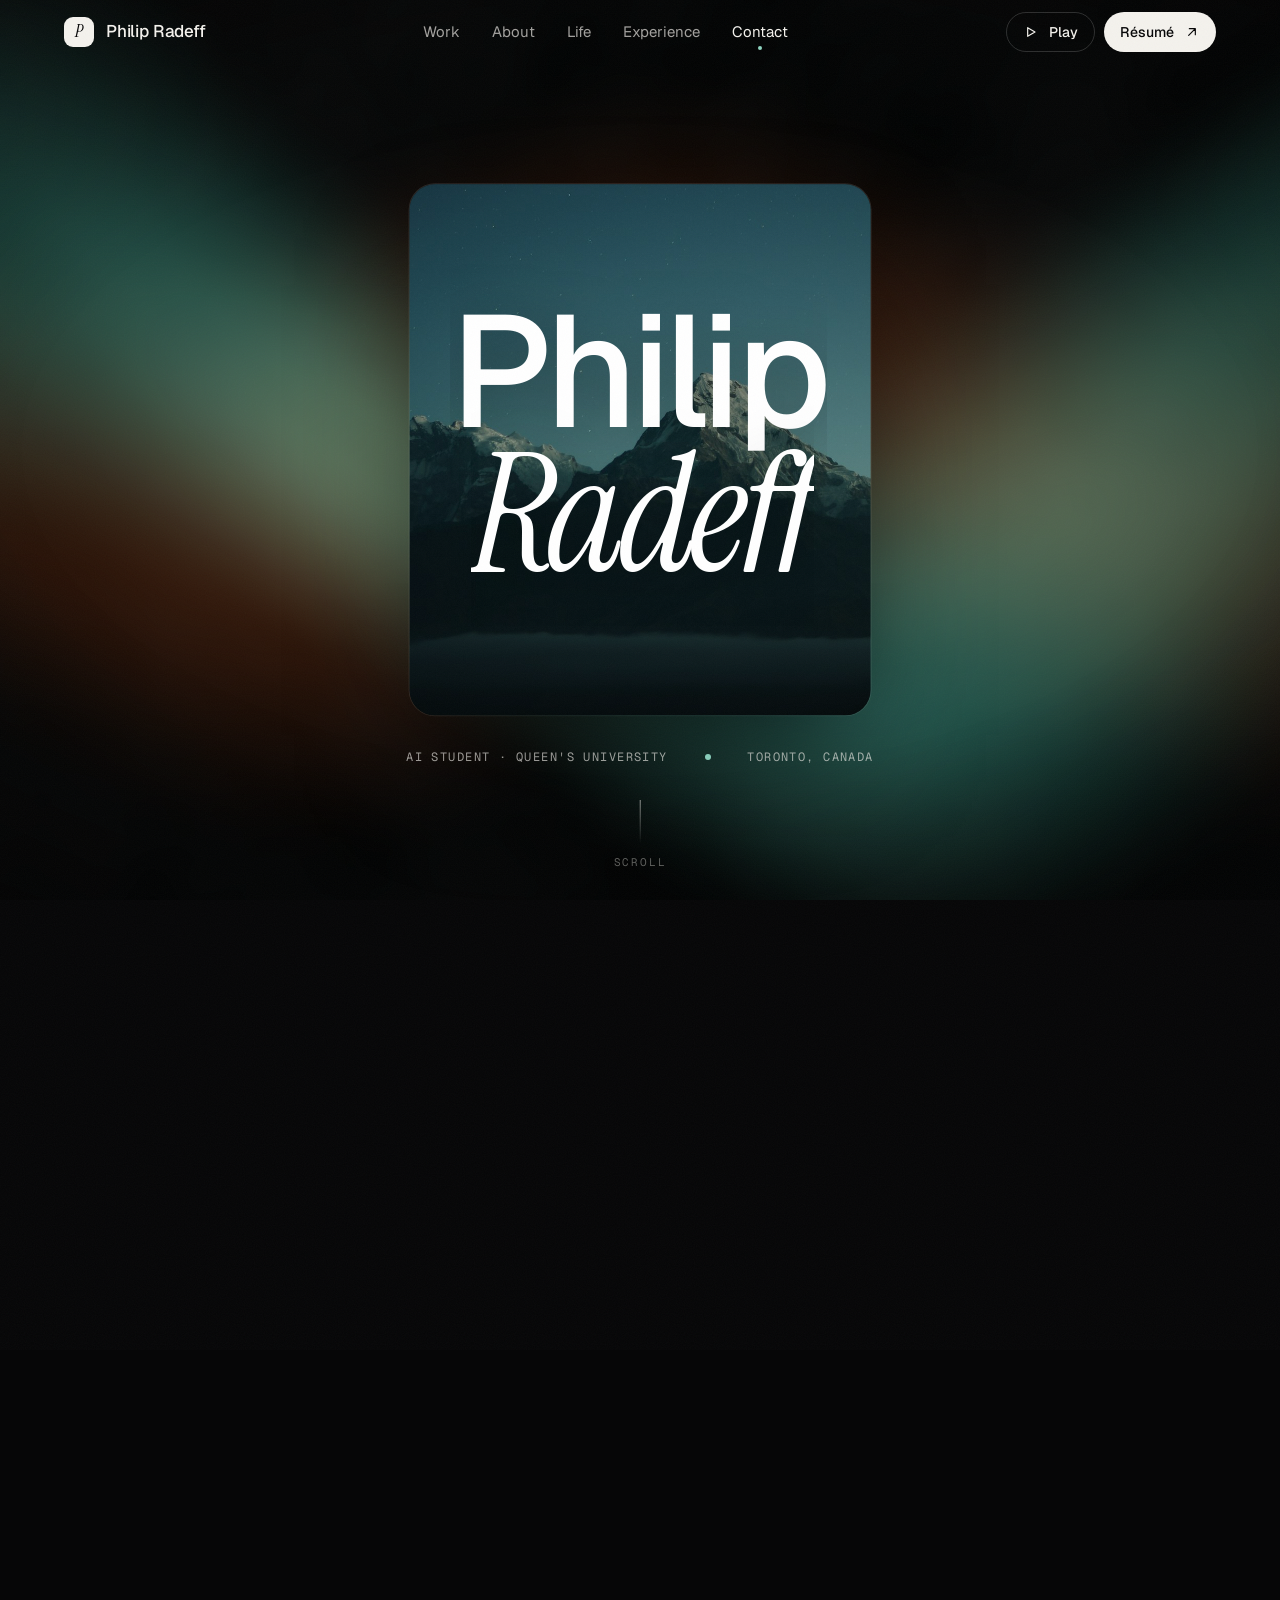
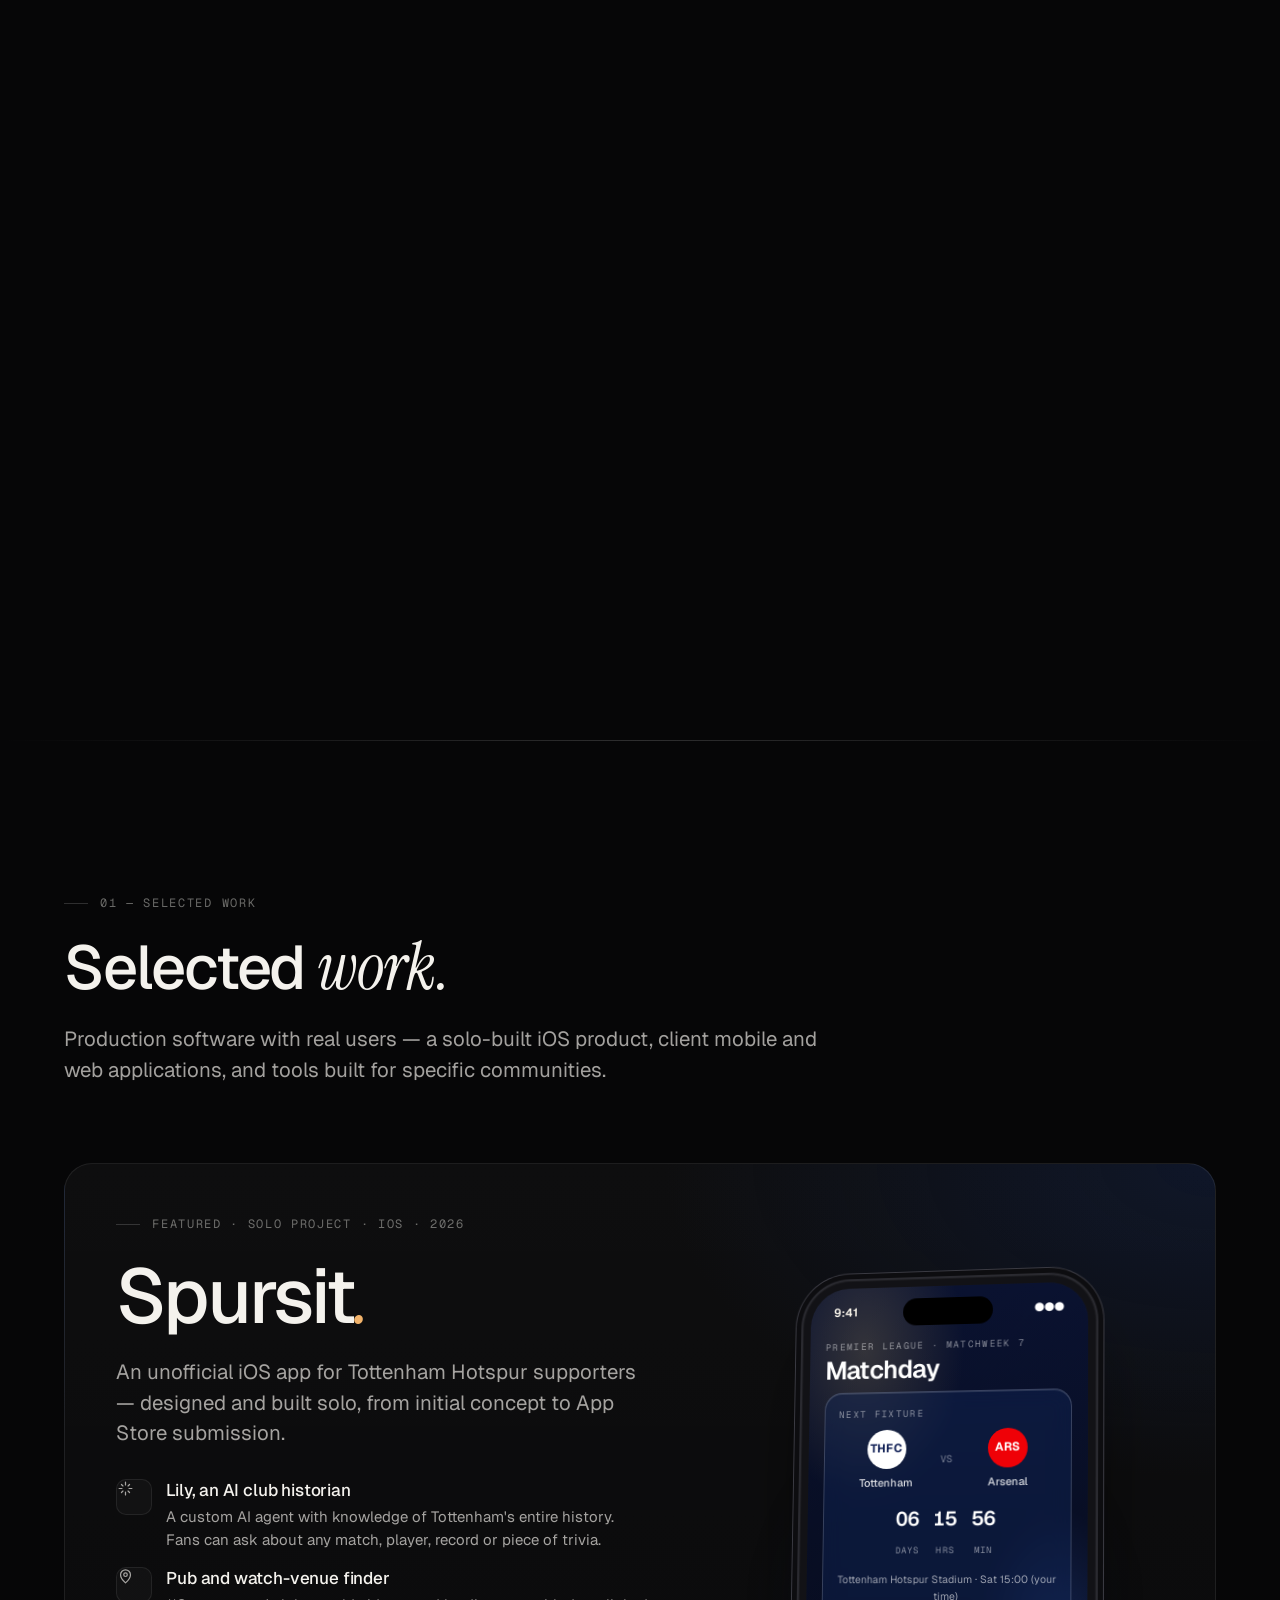
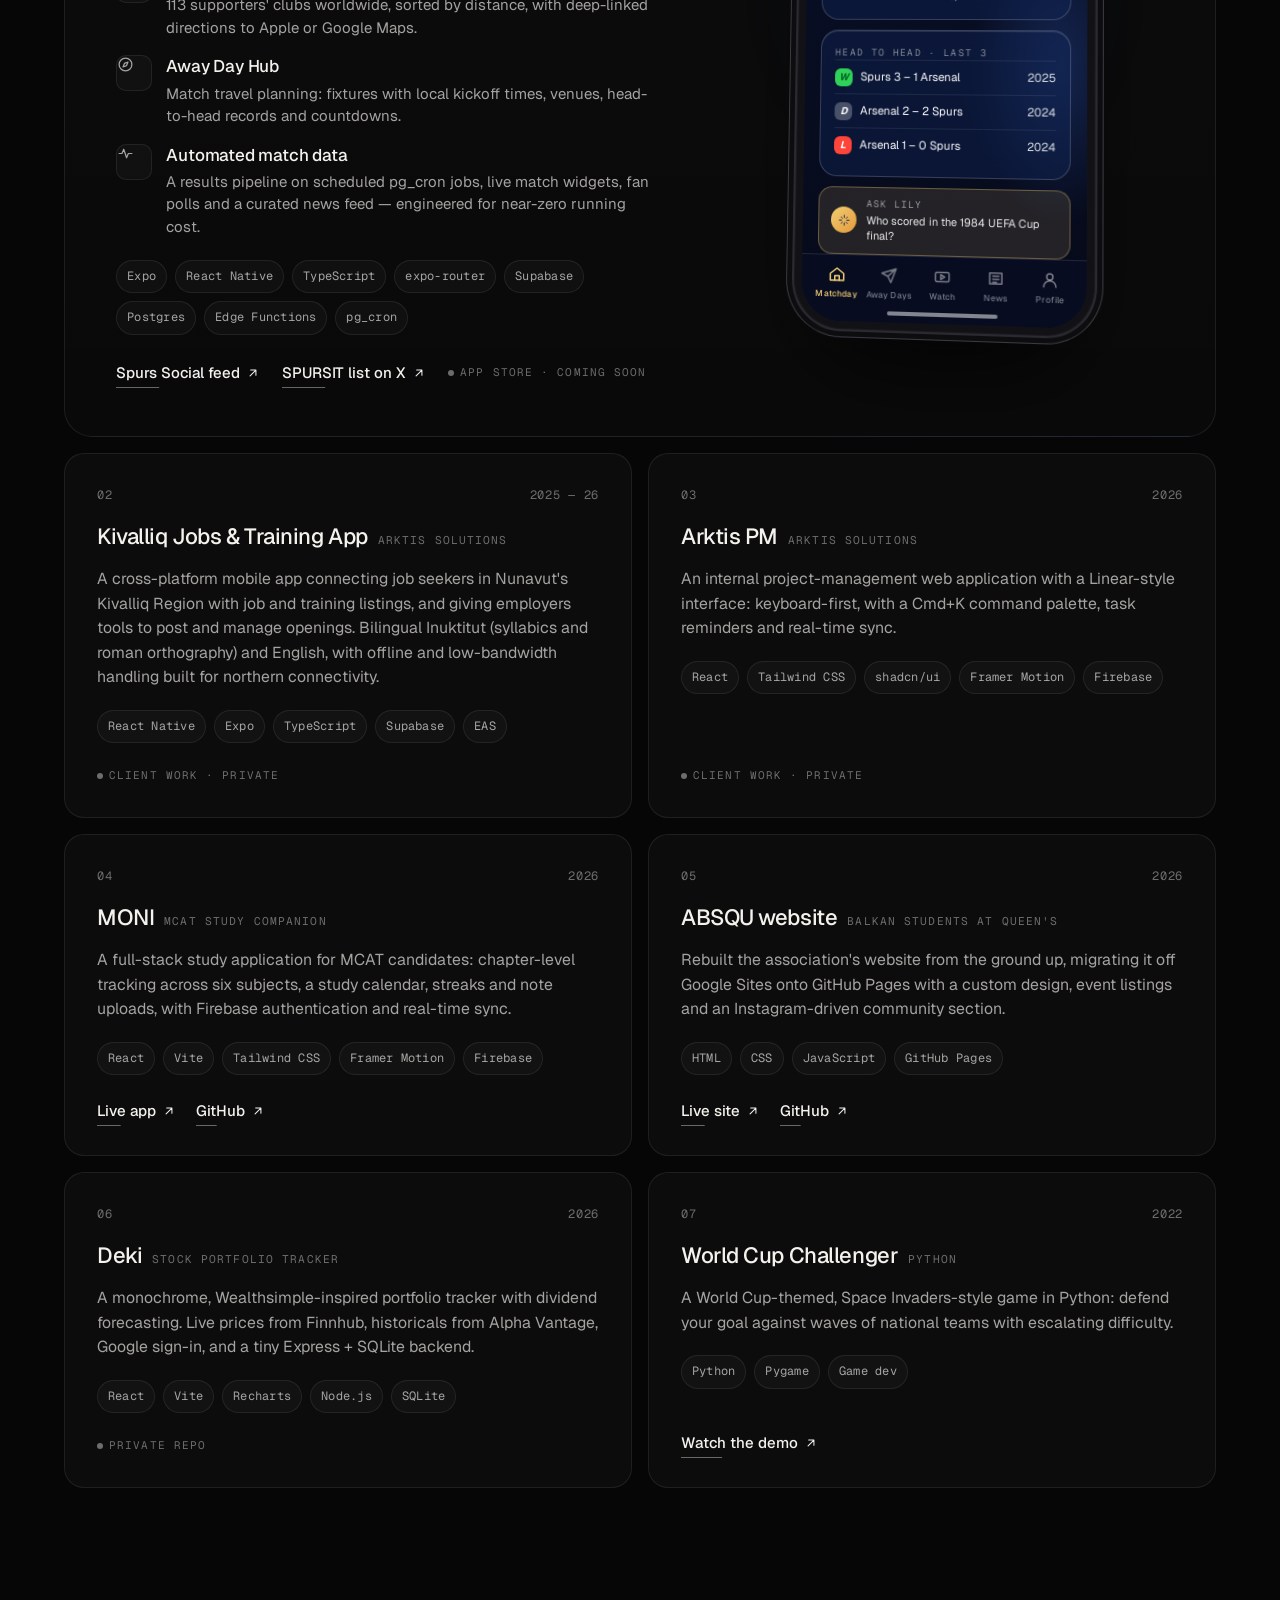
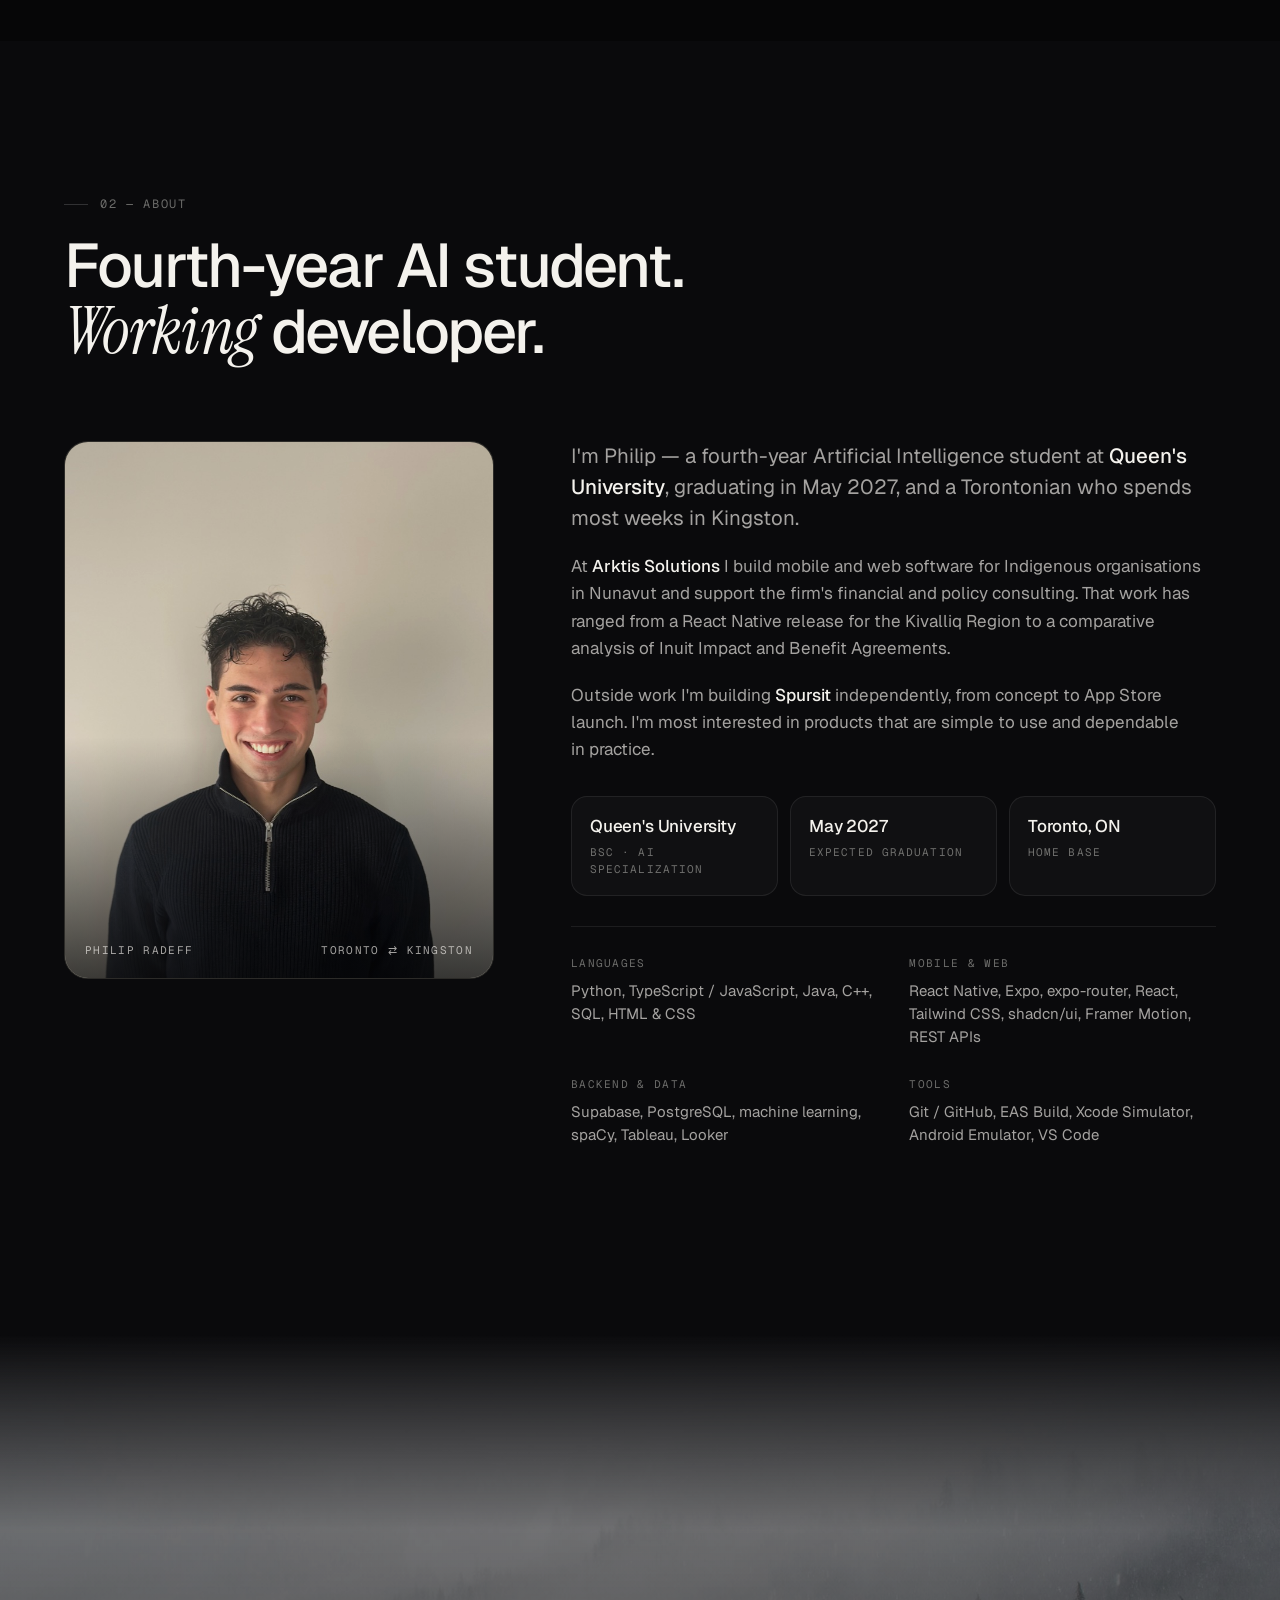
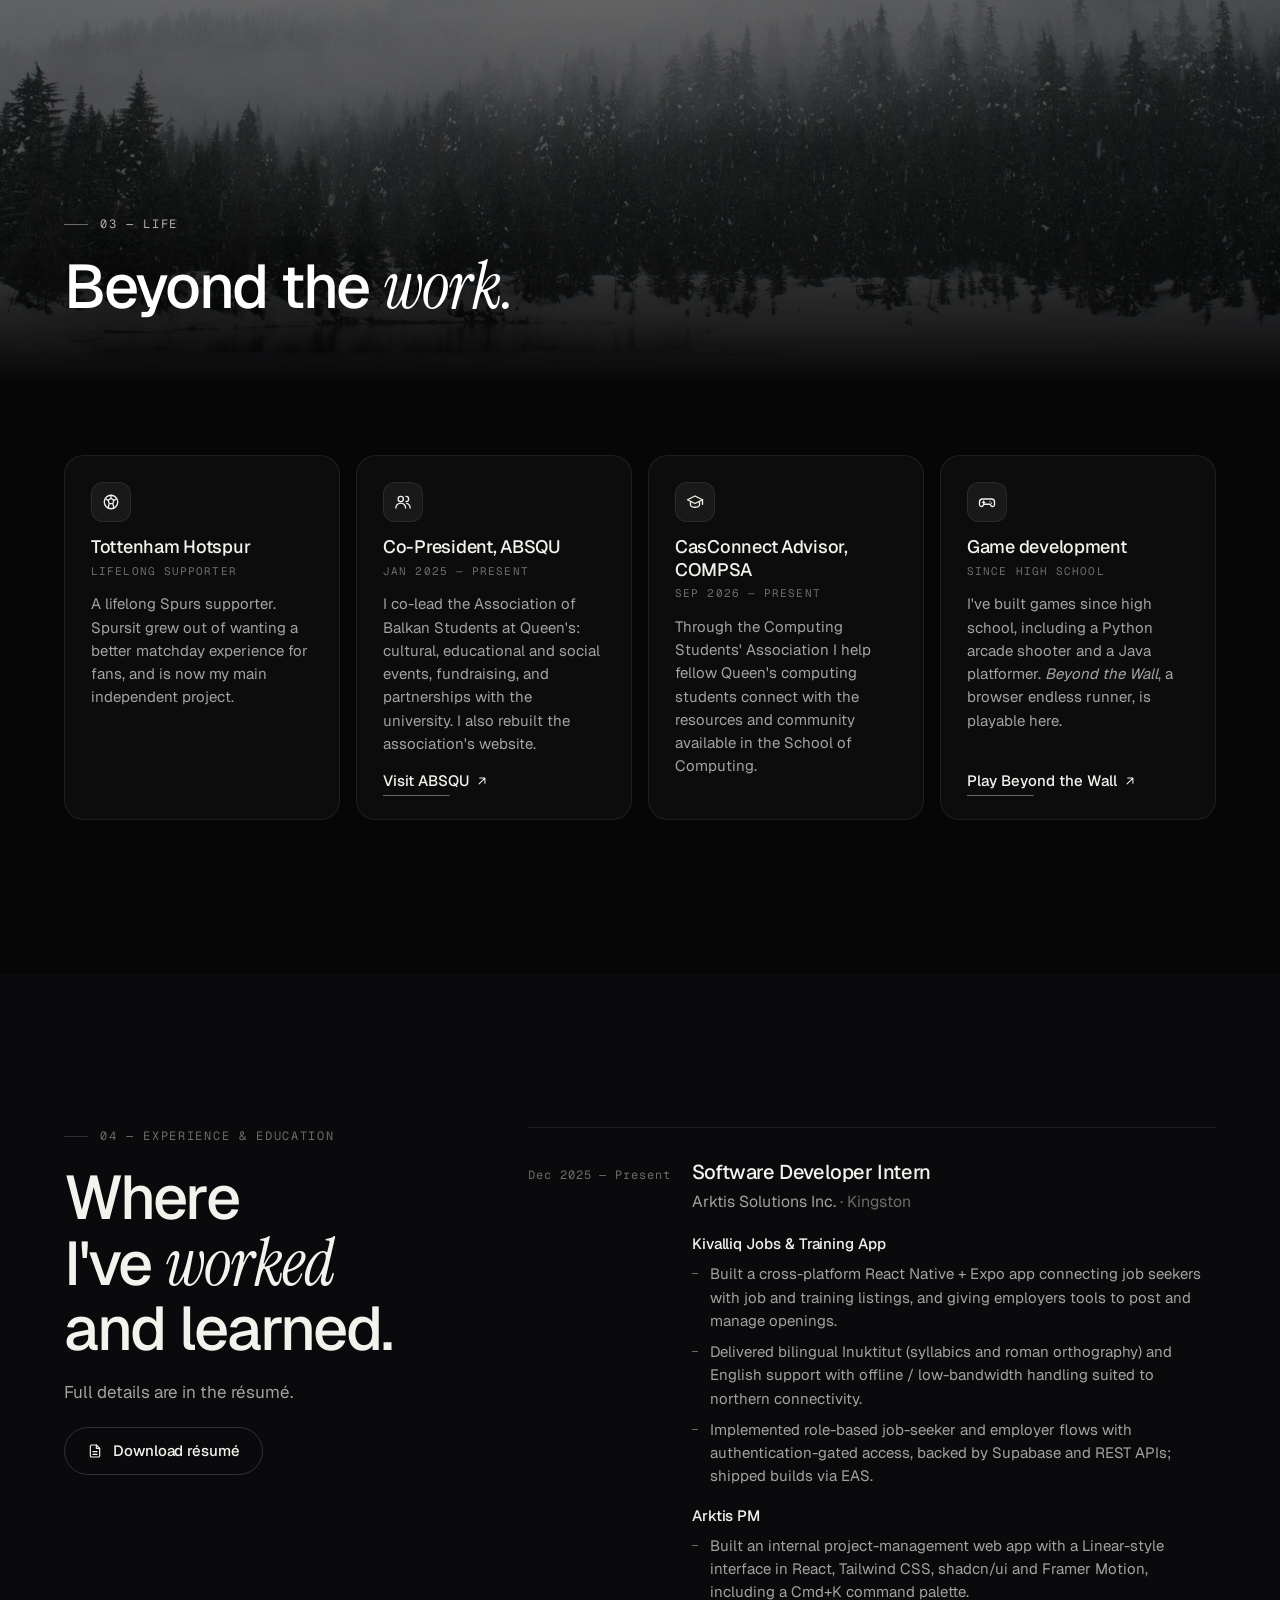
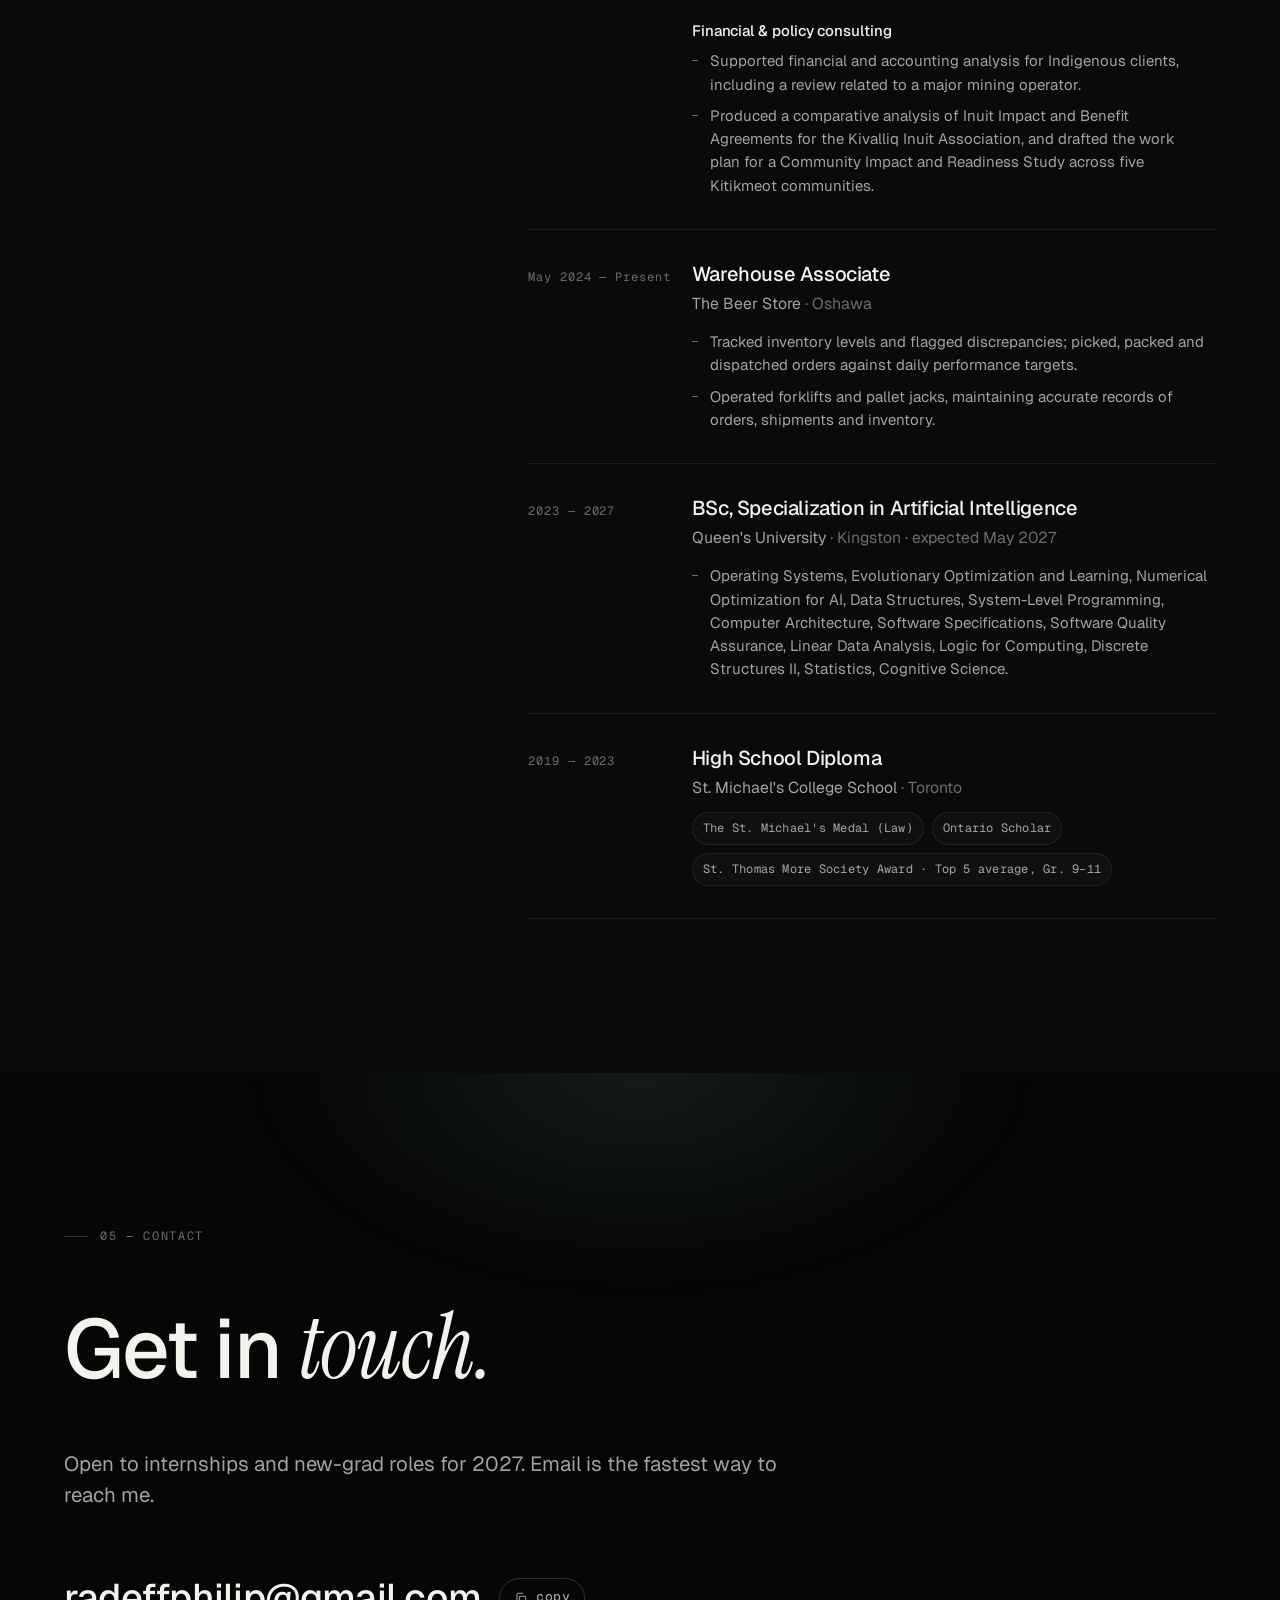
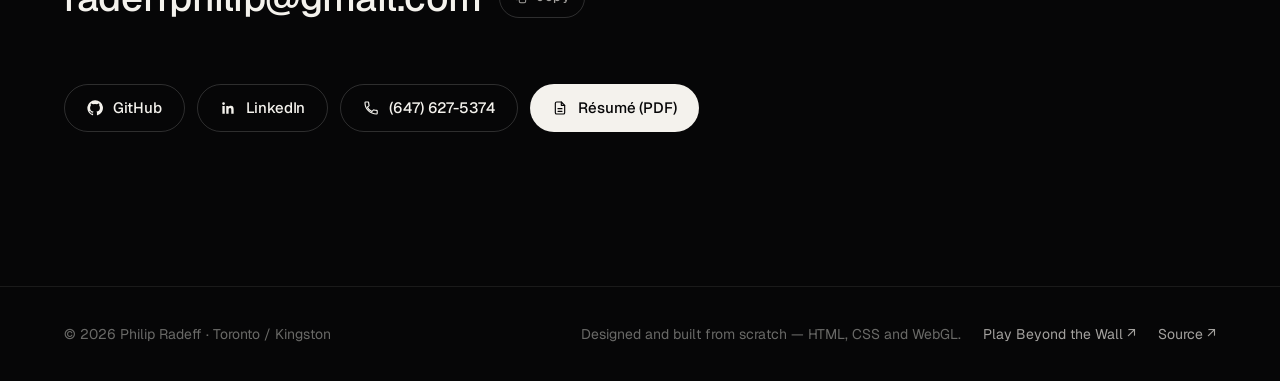
==== commit 8bbca057: "Fix clipped hero name glyphs and wrong icon on phone number - Hero name wrappers used overflow:hidde" ====
--- a/index.html
+++ b/index.html
@@ -48,6 +48,7 @@
     <symbol id="i-github" viewBox="0 0 24 24" fill="currentColor"><path d="M12 .5A11.5 11.5 0 0 0 8.36 22.9c.58.1.79-.25.79-.56v-2c-3.2.7-3.88-1.37-3.88-1.37-.52-1.33-1.28-1.68-1.28-1.68-1.04-.71.08-.7.08-.7 1.15.08 1.76 1.19 1.76 1.19 1.03 1.76 2.69 1.25 3.35.96.1-.75.4-1.26.73-1.55-2.55-.29-5.24-1.28-5.24-5.69 0-1.26.45-2.29 1.19-3.09-.12-.29-.52-1.46.11-3.05 0 0 .97-.31 3.17 1.18a11 11 0 0 1 5.77 0c2.2-1.49 3.17-1.18 3.17-1.18.63 1.59.23 2.76.11 3.05.74.8 1.19 1.83 1.19 3.09 0 4.42-2.7 5.4-5.26 5.68.41.36.78 1.06.78 2.13v3.16c0 .31.2.67.8.56A11.5 11.5 0 0 0 12 .5Z"/></symbol>
     <symbol id="i-linkedin" viewBox="0 0 24 24" fill="currentColor"><path d="M20.45 20.45h-3.55v-5.57c0-1.33-.03-3.04-1.85-3.04-1.85 0-2.14 1.45-2.14 2.94v5.67H9.36V9h3.41v1.56h.05c.47-.9 1.63-1.85 3.36-1.85 3.6 0 4.27 2.37 4.27 5.45v6.29ZM5.34 7.43a2.06 2.06 0 1 1 0-4.12 2.06 2.06 0 0 1 0 4.12ZM7.12 20.45H3.56V9h3.56v11.45Z"/></symbol>
     <symbol id="i-mail" viewBox="0 0 24 24" fill="none" stroke="currentColor" stroke-width="1.75" stroke-linecap="round" stroke-linejoin="round"><rect x="3" y="5" width="18" height="14" rx="3"/><path d="m3 8 9 6 9-6"/></symbol>
+    <symbol id="i-phone" viewBox="0 0 24 24" fill="none" stroke="currentColor" stroke-width="1.75" stroke-linecap="round" stroke-linejoin="round"><path d="M6.6 10.8c1.4 2.8 3.8 5.2 6.6 6.6l2.2-2.2c.3-.3.7-.4 1.1-.3 1.2.4 2.5.6 3.8.6.6 0 1 .4 1 1V20c0 .6-.4 1-1 1C10.6 21 3 13.4 3 4c0-.6.4-1 1-1h3.5c.6 0 1 .4 1 1 0 1.3.2 2.6.6 3.8.1.4 0 .8-.3 1.1z"/></symbol>
     <symbol id="i-copy" viewBox="0 0 24 24" fill="none" stroke="currentColor" stroke-width="1.75" stroke-linecap="round" stroke-linejoin="round"><rect x="9" y="9" width="11" height="11" rx="2.5"/><path d="M5 15V6.5A2.5 2.5 0 0 1 7.5 4H15"/></symbol>
     <symbol id="i-check" viewBox="0 0 24 24" fill="none" stroke="currentColor" stroke-width="2" stroke-linecap="round" stroke-linejoin="round"><path d="m5 12 4.5 4.5L19 7"/></symbol>
     <symbol id="i-doc" viewBox="0 0 24 24" fill="none" stroke="currentColor" stroke-width="1.75" stroke-linecap="round" stroke-linejoin="round"><path d="M14 3H7a2 2 0 0 0-2 2v14a2 2 0 0 0 2 2h10a2 2 0 0 0 2-2V8z"/><path d="M14 3v5h5M9 13h6M9 17h6"/></symbol>
@@ -476,7 +477,7 @@
     <div class="contact__links" data-reveal style="--i:4">
       <a class="btn btn--ghost" href="https://github.com/philipr8" target="_blank" rel="noopener"><svg><use href="#i-github"/></svg>GitHub</a>
       <a class="btn btn--ghost" href="https://www.linkedin.com/in/philip-radeff-686b3228b" target="_blank" rel="noopener"><svg><use href="#i-linkedin"/></svg>LinkedIn</a>
-      <a class="btn btn--ghost" href="tel:+16476275374"><svg><use href="#i-mail"/></svg>(647) 627-5374</a>
+      <a class="btn btn--ghost" href="tel:+16476275374"><svg><use href="#i-phone"/></svg>(647) 627-5374</a>
       <a class="btn" href="Philip_Radeff_Resume.pdf" target="_blank" rel="noopener"><svg><use href="#i-doc"/></svg>Résumé (PDF)</a>
     </div>
   </div>
--- a/styles.css
+++ b/styles.css
@@ -323,10 +323,18 @@
   color: #fff; text-shadow: 0 10px 60px rgba(0, 0, 0, 0.35);
   display: grid; justify-items: center;
 }
-.hero__name .w { display: block; overflow: hidden; }
+.hero__name .w {
+  display: block; overflow: hidden;
+  /* Extra clip-box headroom so the italic swash's ascender/descender and the
+     capital letters' overshoot never get clipped (WebKit is strict about this
+     with tight line-height) — padding grows the box overflow clips against,
+     the matching negative margin cancels it back to the original tight rhythm. */
+  padding-block: 0.22em;
+  margin-block: -0.22em;
+}
 .hero__name .w1 { translate: calc(var(--p) * -6vw) 0; }
 .hero__name .w2 { translate: calc(var(--p) * 6vw) 0; font-family: var(--serif); font-style: italic; font-weight: 400; font-size: 1.04em; }
-.hero__name .w > span { display: block; translate: 0 110%; animation: rise 1.1s var(--ease) forwards; }
+.hero__name .w > span { display: block; translate: 0 160%; animation: rise 1.1s var(--ease) forwards; }
 .hero__name .w2 > span { animation-delay: 110ms; }
 @keyframes rise { to { translate: 0 0; } }
 
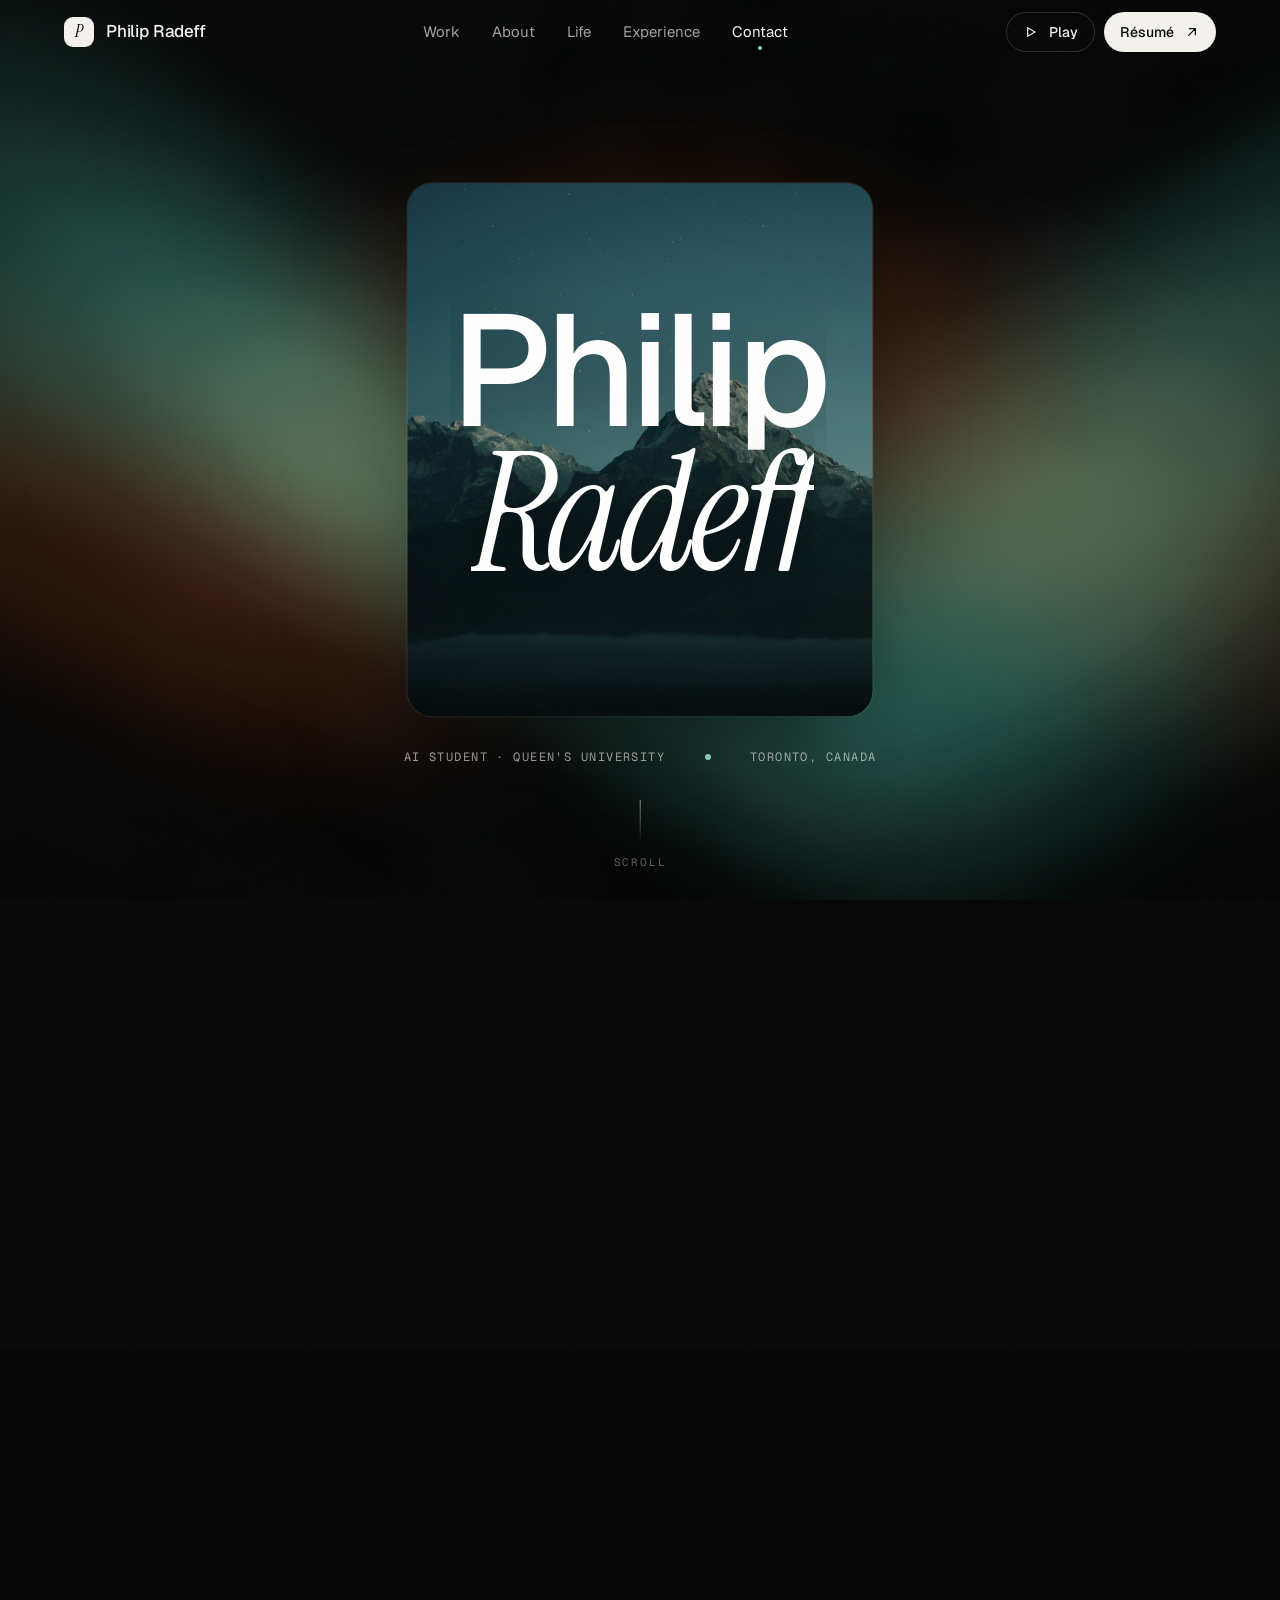
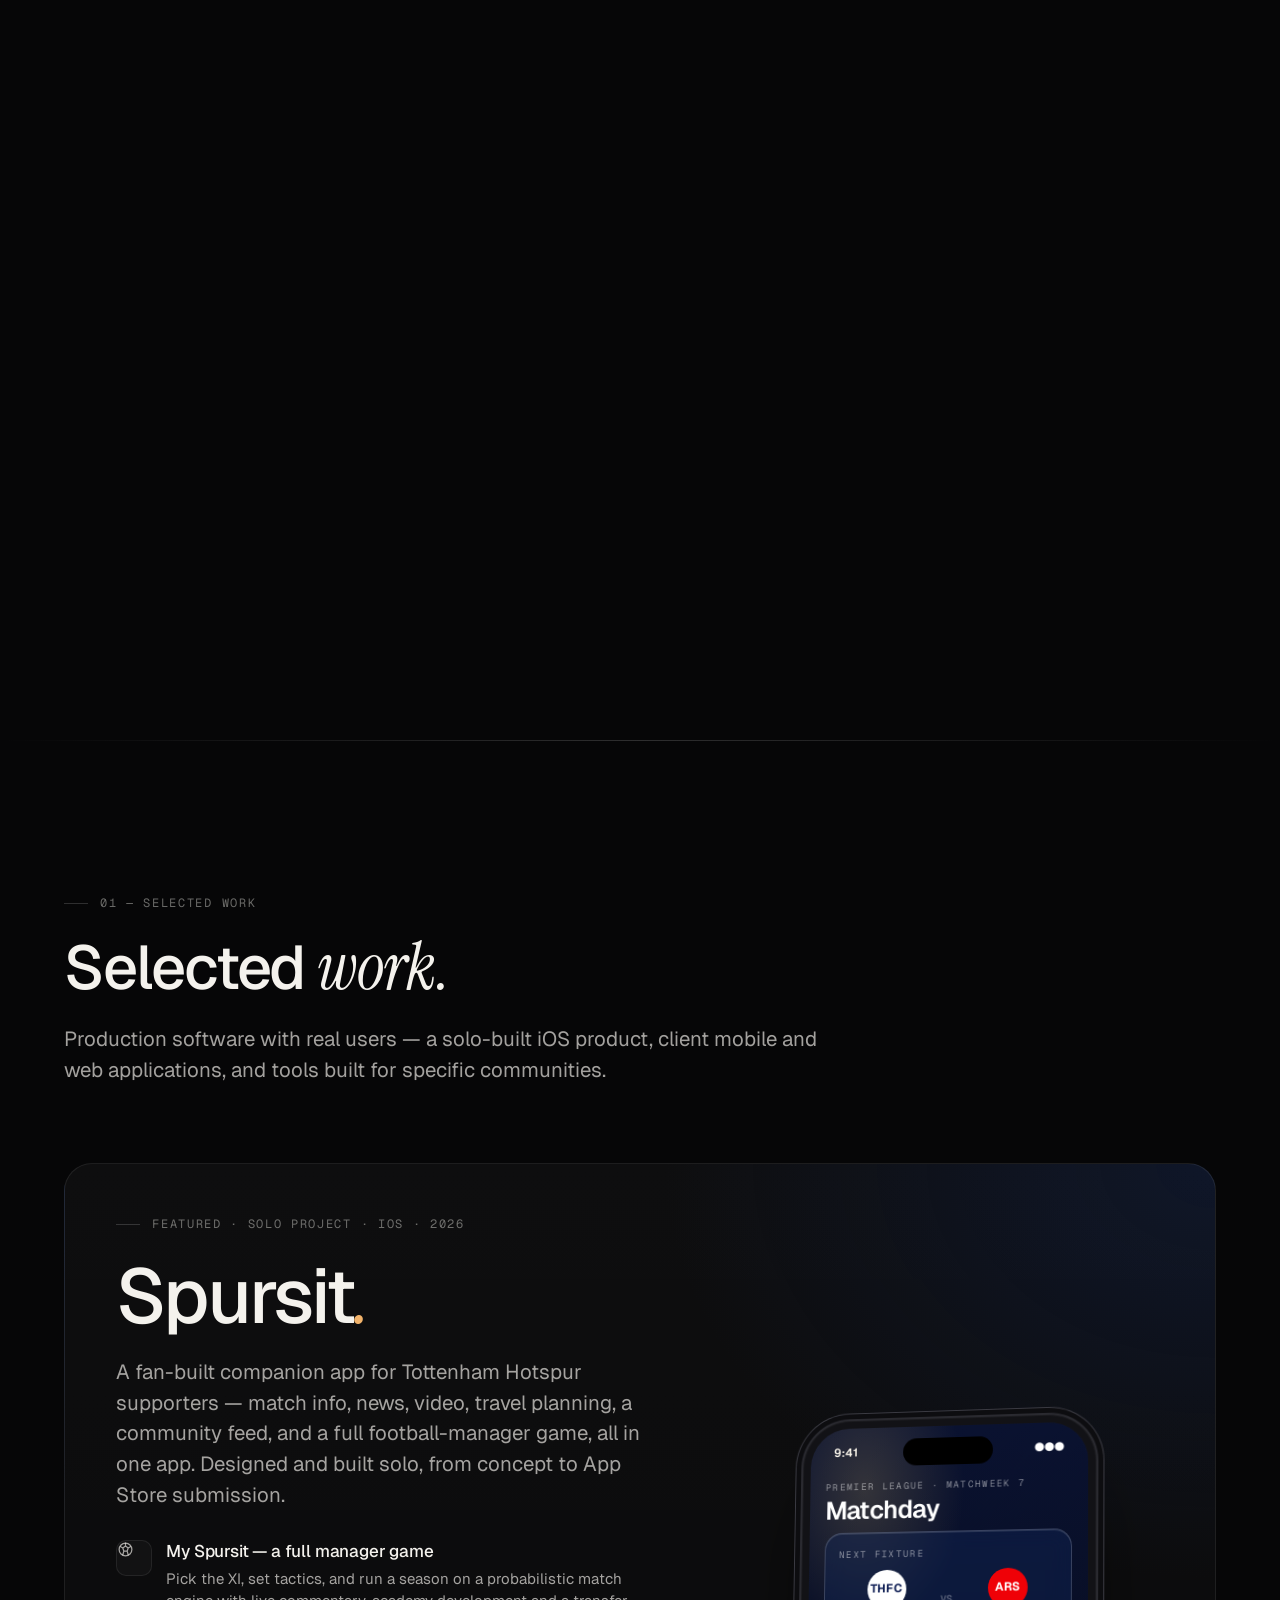
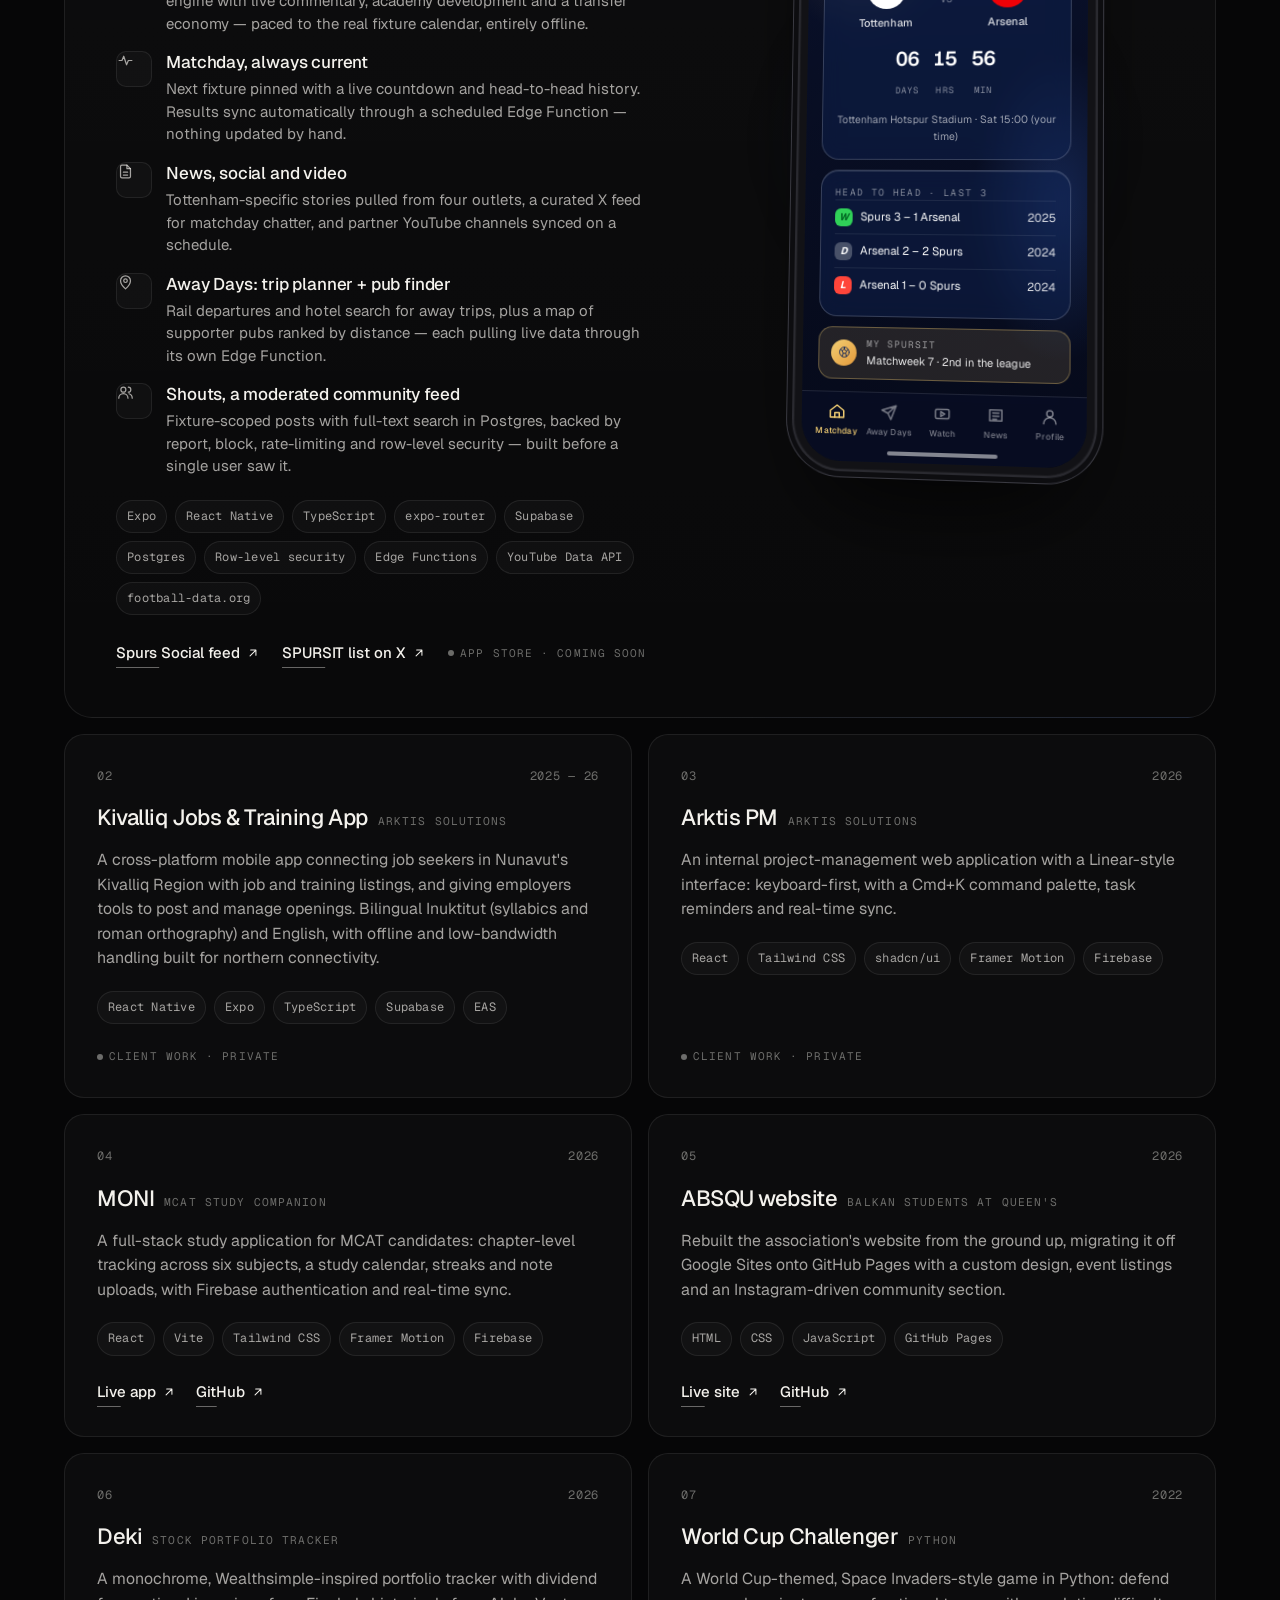
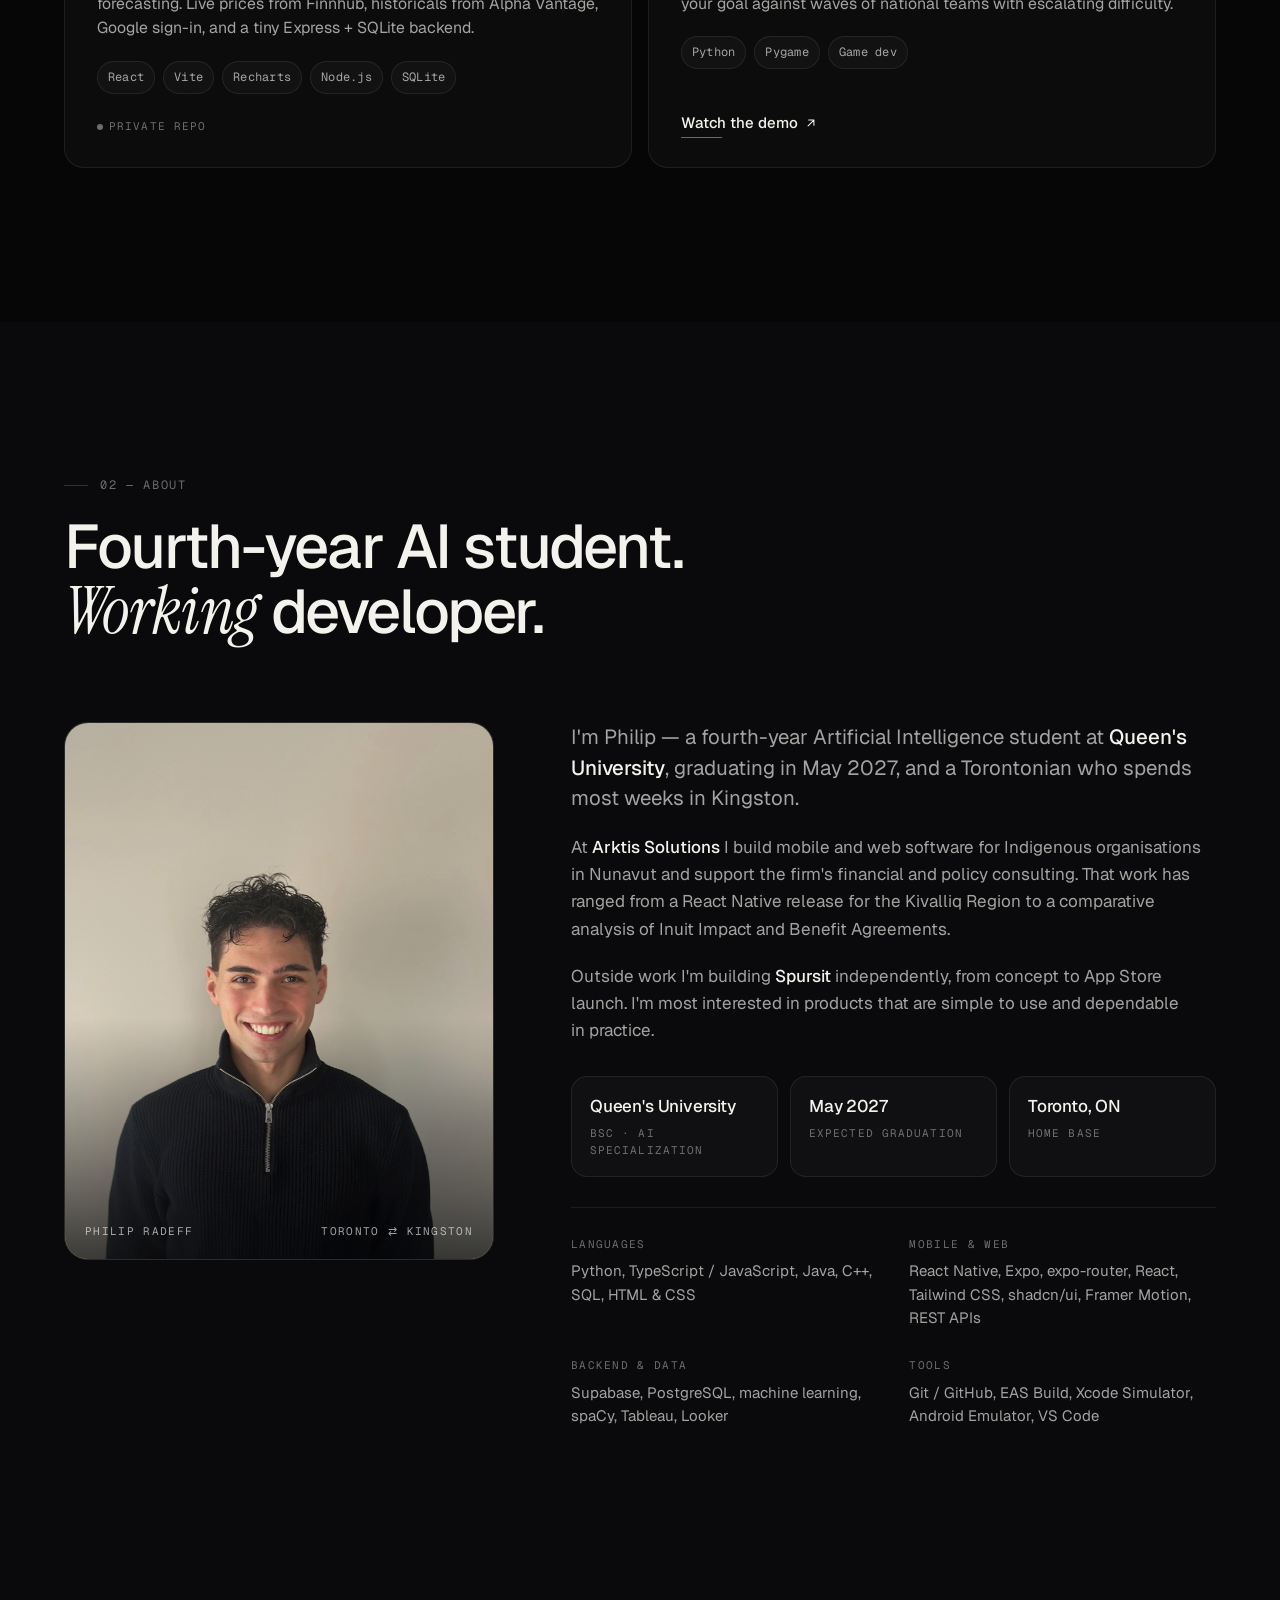
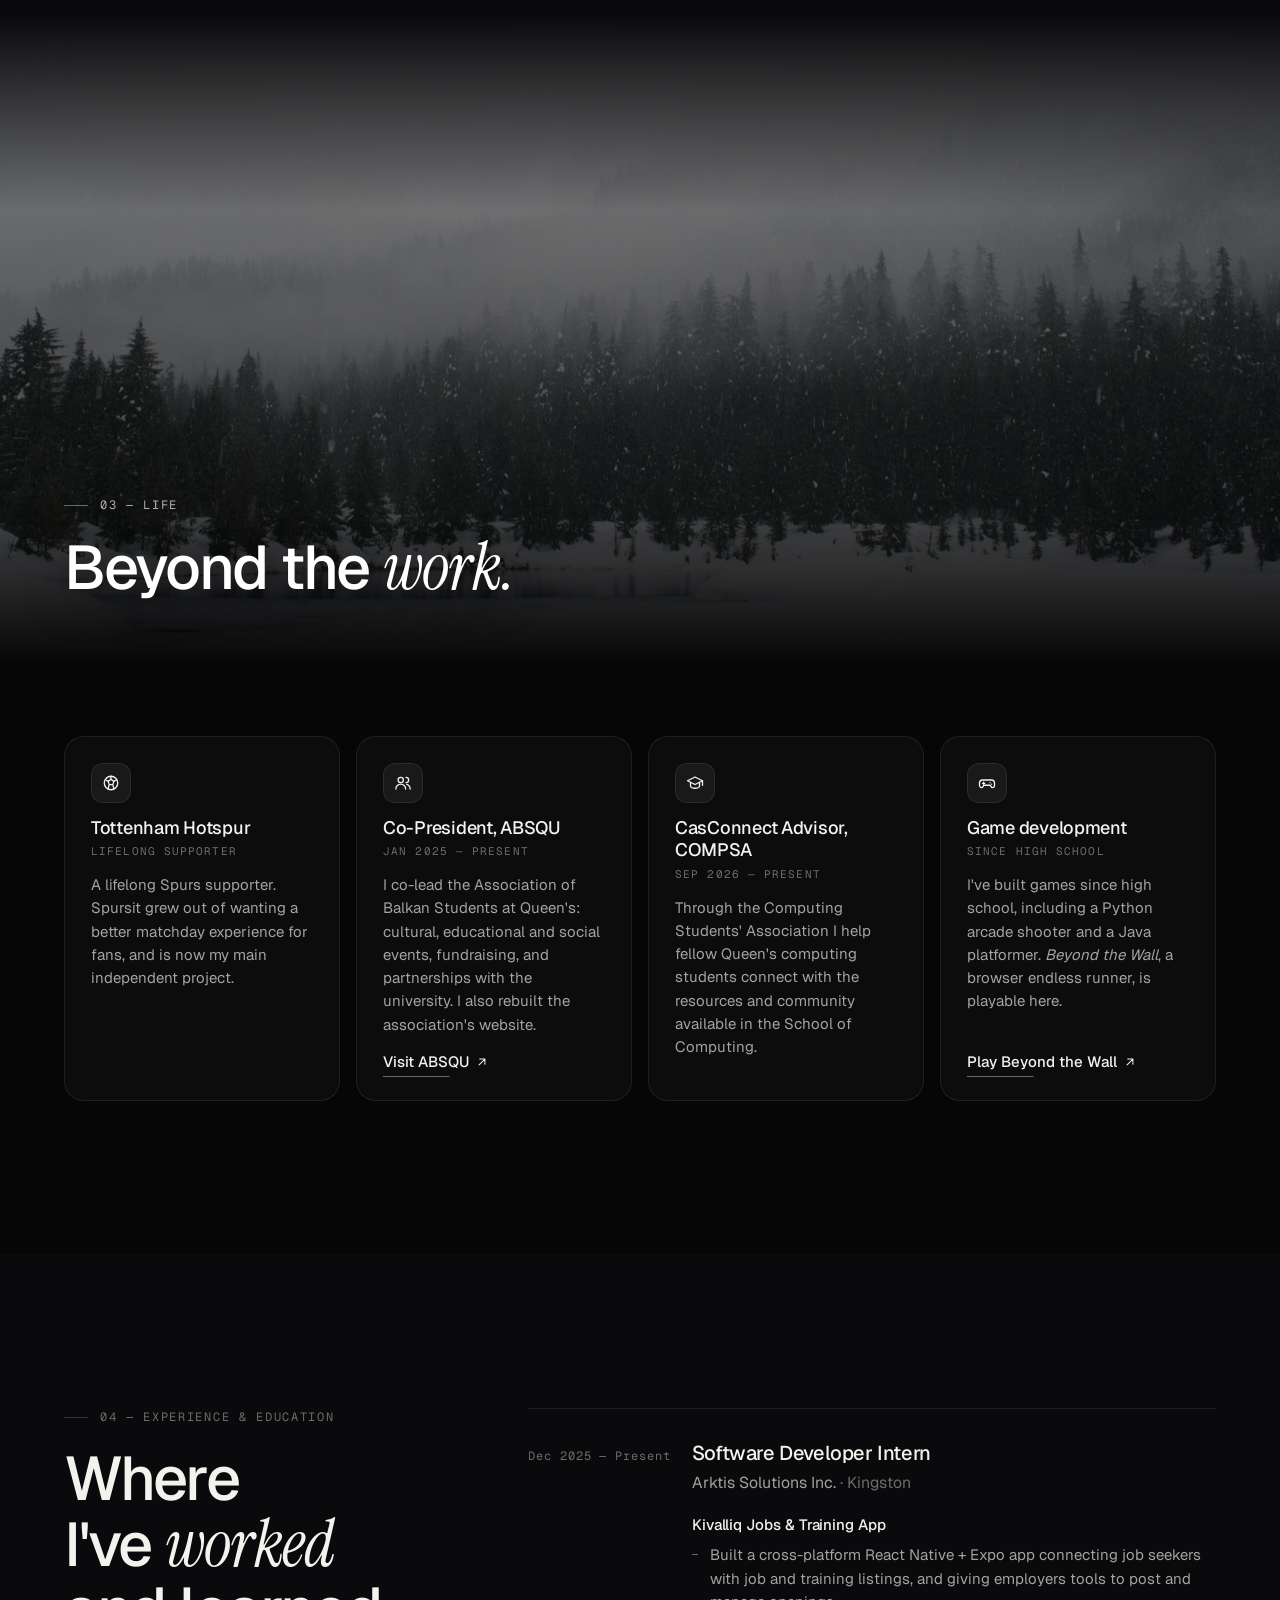
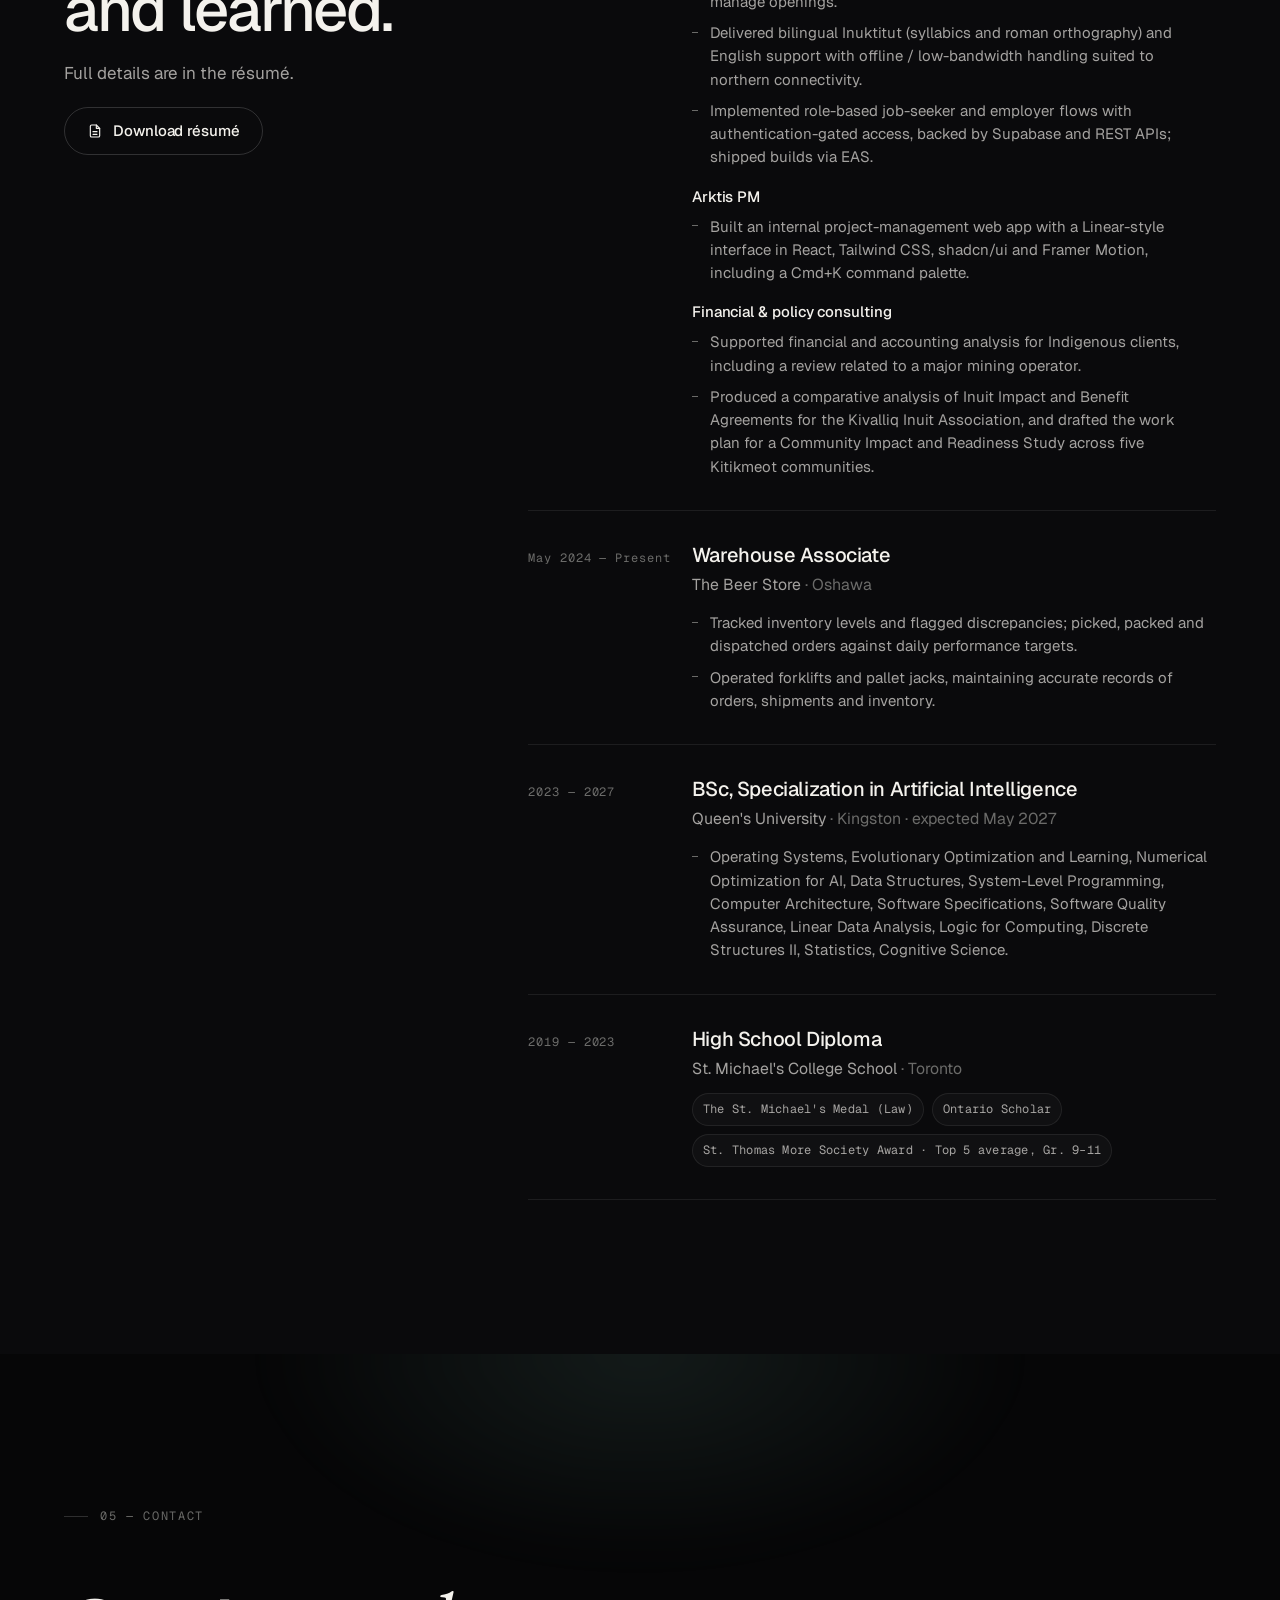
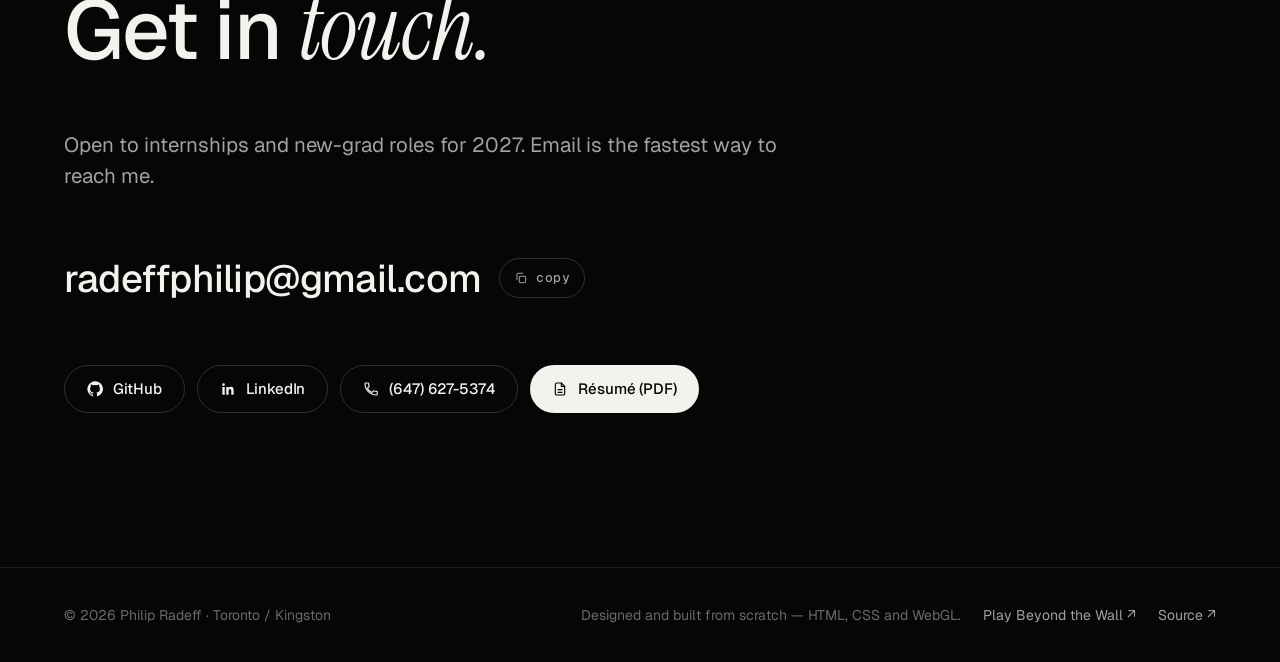
==== commit 61c28af4: "Update Spursit case study with accurate feature set - Rewrote the Spursit showcase to reflect the ap" ====
--- a/index.html
+++ b/index.html
@@ -161,29 +161,33 @@
       <div class="showcase__copy">
         <p class="eyebrow">Featured · Solo project · iOS · 2026</p>
         <h3 class="showcase__title">Spursit<span class="serif">.</span></h3>
-        <p class="lead">An unofficial iOS app for Tottenham Hotspur supporters — designed and built solo, from initial concept to App Store submission.</p>
+        <p class="lead">A fan-built companion app for Tottenham Hotspur supporters — match info, news, video, travel planning, a community feed, and a full football-manager game, all in one app. Designed and built solo, from concept to App Store submission.</p>
 
         <ul class="features">
           <li class="feature">
-            <span class="feature__icon"><svg><use href="#i-sparkle"/></svg></span>
-            <div><strong>Lily, an AI club historian</strong><span>A custom AI agent with knowledge of Tottenham's entire history. Fans can ask about any match, player, record or piece of trivia.</span></div>
+            <span class="feature__icon"><svg><use href="#i-ball"/></svg></span>
+            <div><strong>My Spursit — a full manager game</strong><span>Pick the XI, set tactics, and run a season on a probabilistic match engine with live commentary, academy development and a transfer economy — paced to the real fixture calendar, entirely offline.</span></div>
+          </li>
+          <li class="feature">
+            <span class="feature__icon"><svg><use href="#i-pulse"/></svg></span>
+            <div><strong>Matchday, always current</strong><span>Next fixture pinned with a live countdown and head-to-head history. Results sync automatically through a scheduled Edge Function — nothing updated by hand.</span></div>
+          </li>
+          <li class="feature">
+            <span class="feature__icon"><svg><use href="#i-doc"/></svg></span>
+            <div><strong>News, social and video</strong><span>Tottenham-specific stories pulled from four outlets, a curated X feed for matchday chatter, and partner YouTube channels synced on a schedule.</span></div>
           </li>
           <li class="feature">
             <span class="feature__icon"><svg><use href="#i-pin"/></svg></span>
-            <div><strong>Pub and watch-venue finder</strong><span>113 supporters' clubs worldwide, sorted by distance, with deep-linked directions to Apple or Google Maps.</span></div>
+            <div><strong>Away Days: trip planner + pub finder</strong><span>Rail departures and hotel search for away trips, plus a map of supporter pubs ranked by distance — each pulling live data through its own Edge Function.</span></div>
           </li>
           <li class="feature">
-            <span class="feature__icon"><svg><use href="#i-compass"/></svg></span>
-            <div><strong>Away Day Hub</strong><span>Match travel planning: fixtures with local kickoff times, venues, head-to-head records and countdowns.</span></div>
-          </li>
-          <li class="feature">
-            <span class="feature__icon"><svg><use href="#i-pulse"/></svg></span>
-            <div><strong>Automated match data</strong><span>A results pipeline on scheduled pg_cron jobs, live match widgets, fan polls and a curated news feed — engineered for near-zero running cost.</span></div>
+            <span class="feature__icon"><svg><use href="#i-users"/></svg></span>
+            <div><strong>Shouts, a moderated community feed</strong><span>Fixture-scoped posts with full-text search in Postgres, backed by report, block, rate-limiting and row-level security — built before a single user saw it.</span></div>
           </li>
         </ul>
 
         <div class="chips" aria-label="Technologies">
-          <span class="chip">Expo</span><span class="chip">React Native</span><span class="chip">TypeScript</span><span class="chip">expo-router</span><span class="chip">Supabase</span><span class="chip">Postgres</span><span class="chip">Edge Functions</span><span class="chip">pg_cron</span>
+          <span class="chip">Expo</span><span class="chip">React Native</span><span class="chip">TypeScript</span><span class="chip">expo-router</span><span class="chip">Supabase</span><span class="chip">Postgres</span><span class="chip">Row-level security</span><span class="chip">Edge Functions</span><span class="chip">YouTube Data API</span><span class="chip">football-data.org</span>
         </div>
 
         <div class="showcase__links">
@@ -224,9 +228,9 @@
                 <div class="ph-row"><span><i class="ph-pill ph-pill--d">D</i>Arsenal 2 – 2 Spurs</span><span>2024</span></div>
                 <div class="ph-row"><span><i class="ph-pill ph-pill--l">L</i>Arsenal 1 – 0 Spurs</span><span>2024</span></div>
               </div>
-              <div class="ph-lily">
-                <div class="ph-lily__dot"><svg><use href="#i-sparkle"/></svg></div>
-                <div class="ph-lily__text"><em>Ask Lily</em><span class="ph-lily__q" id="lilyQ">Who scored in the 1984 UEFA Cup final?</span></div>
+              <div class="ph-live">
+                <div class="ph-live__dot"><svg><use href="#i-ball"/></svg></div>
+                <div class="ph-live__text"><em>My Spursit</em><span class="ph-live__q" id="liveQ">Matchweek 7 · 2nd in the league</span></div>
               </div>
             </div>
             <div class="phone__tabs">
--- a/styles.css
+++ b/styles.css
@@ -479,17 +479,17 @@
 .ph-pill--w { background: #30d158; color: #062; }
 .ph-pill--d { background: rgba(255,255,255,.25); color: #fff; }
 .ph-pill--l { background: #ff453a; color: #fff; }
-.ph-lily {
+.ph-live {
   display: flex; align-items: center; gap: 10px;
   padding: 10px 12px; border-radius: 14px;
   background: rgba(242,206,115,.12); border: 1px solid rgba(242,206,115,.35);
 }
-.ph-lily__dot { width: 26px; height: 26px; border-radius: 50%; background: linear-gradient(135deg, #f2ce73, #e39a3b); display: grid; place-items: center; color: #12275a; flex: none; }
-.ph-lily__dot svg { width: 13px; height: 13px; }
-.ph-lily__text { font-size: 11px; line-height: 1.35; color: rgba(255,255,255,.9); min-height: 2.7em; display: grid; align-items: center; }
-.ph-lily__text em { font-style: normal; color: rgba(255,255,255,.55); display: block; font-size: 9.5px; font-family: var(--mono); letter-spacing: .1em; text-transform: uppercase; margin-bottom: 2px; }
-.ph-lily__q { display: block; transition: opacity 400ms var(--ease), translate 400ms var(--ease); }
-.ph-lily__q.is-out { opacity: 0; translate: 0 -6px; }
+.ph-live__dot { width: 26px; height: 26px; border-radius: 50%; background: linear-gradient(135deg, #f2ce73, #e39a3b); display: grid; place-items: center; color: #12275a; flex: none; }
+.ph-live__dot svg { width: 13px; height: 13px; }
+.ph-live__text { font-size: 11px; line-height: 1.35; color: rgba(255,255,255,.9); min-height: 2.7em; display: grid; align-items: center; }
+.ph-live__text em { font-style: normal; color: rgba(255,255,255,.55); display: block; font-size: 9.5px; font-family: var(--mono); letter-spacing: .1em; text-transform: uppercase; margin-bottom: 2px; }
+.ph-live__q { display: block; transition: opacity 400ms var(--ease), translate 400ms var(--ease); }
+.ph-live__q.is-out { opacity: 0; translate: 0 -6px; }
 .phone__tabs {
   display: grid; grid-template-columns: repeat(5, 1fr); gap: 2px;
   padding: 10px 10px calc(14px + 8px); margin-top: auto;
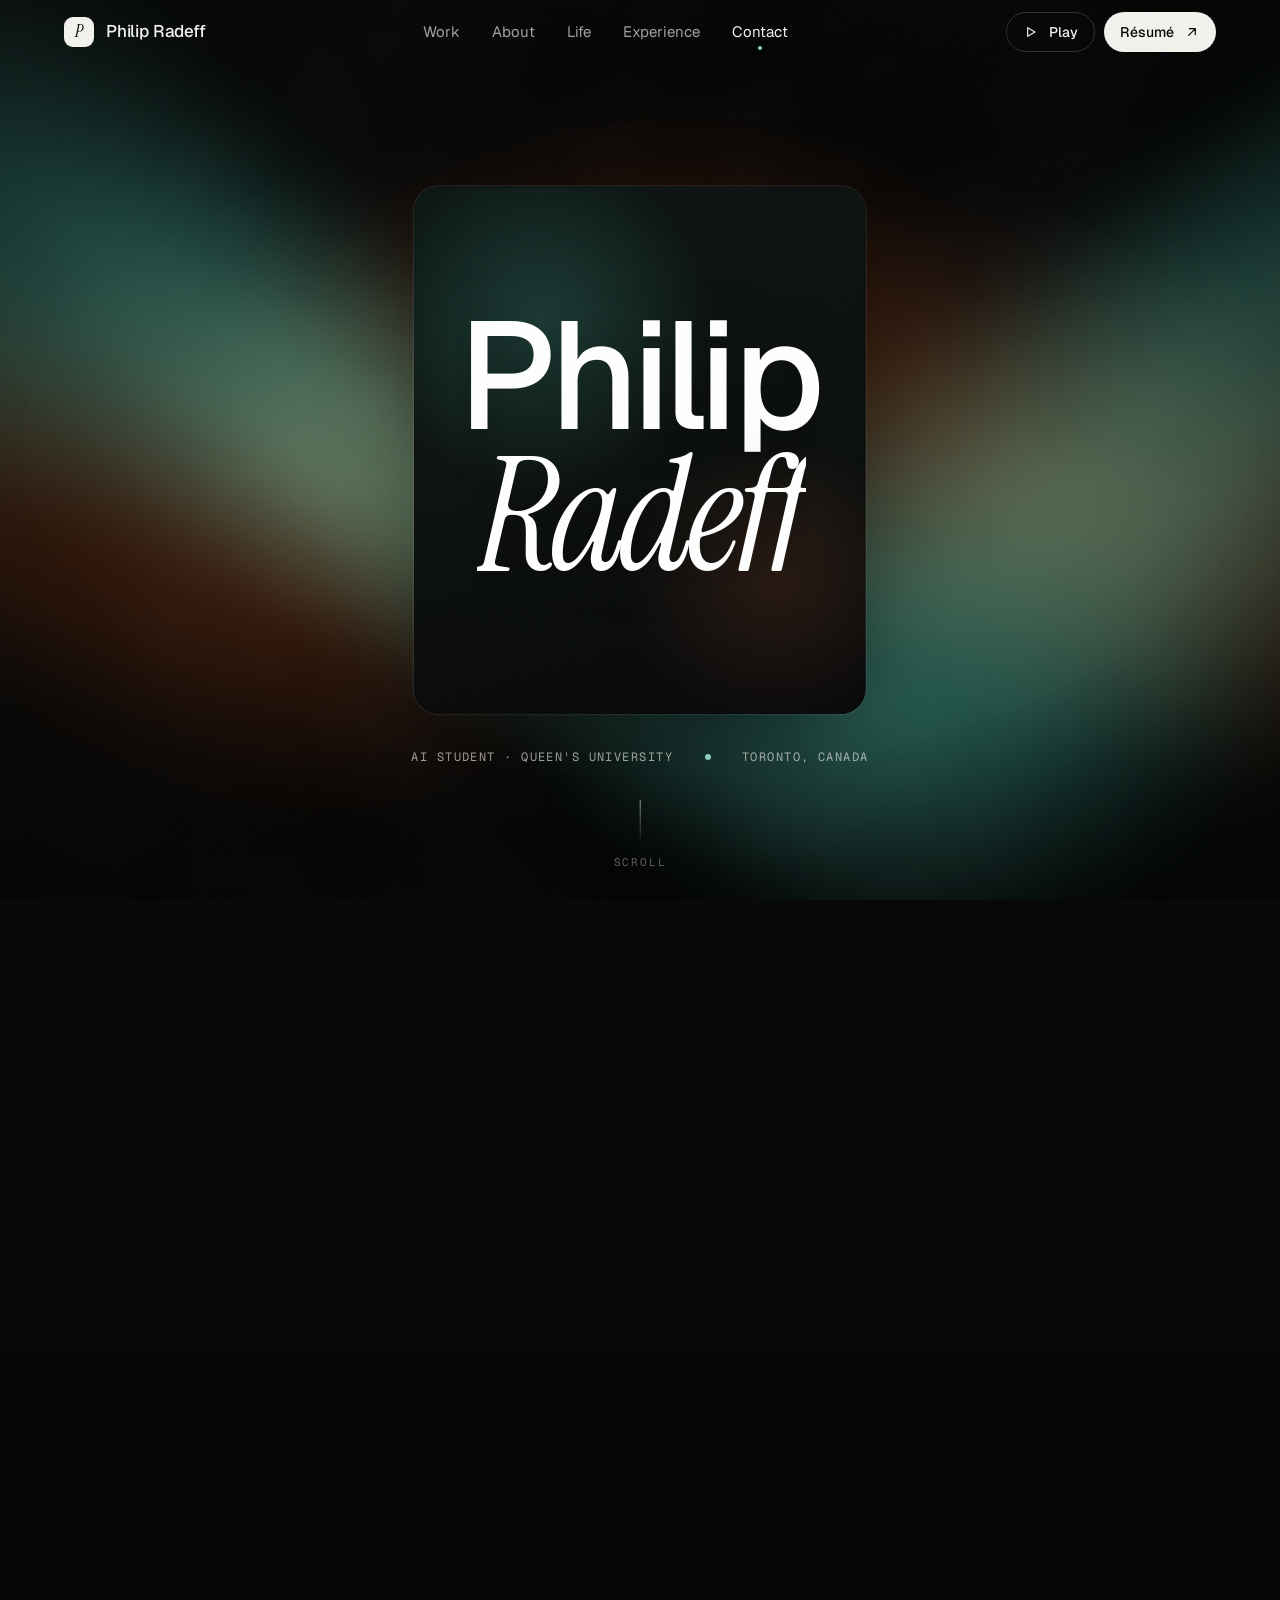
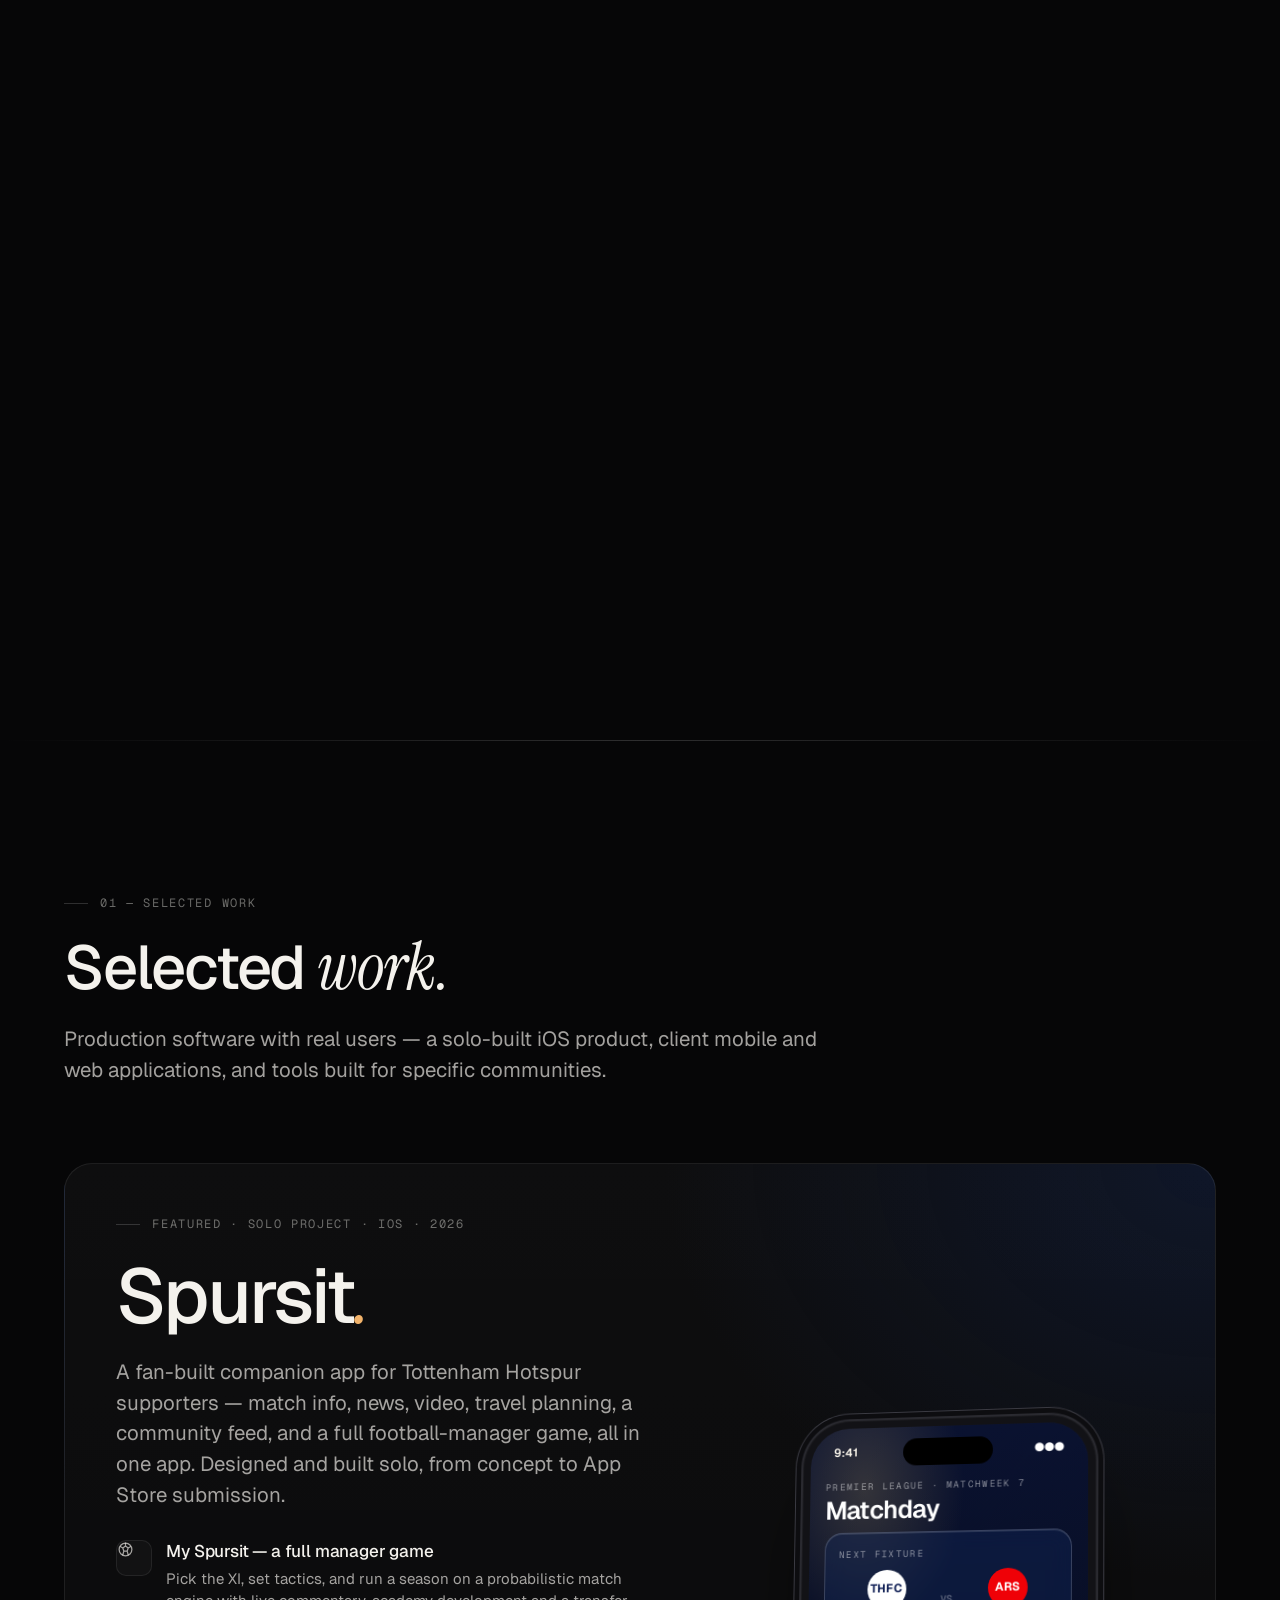
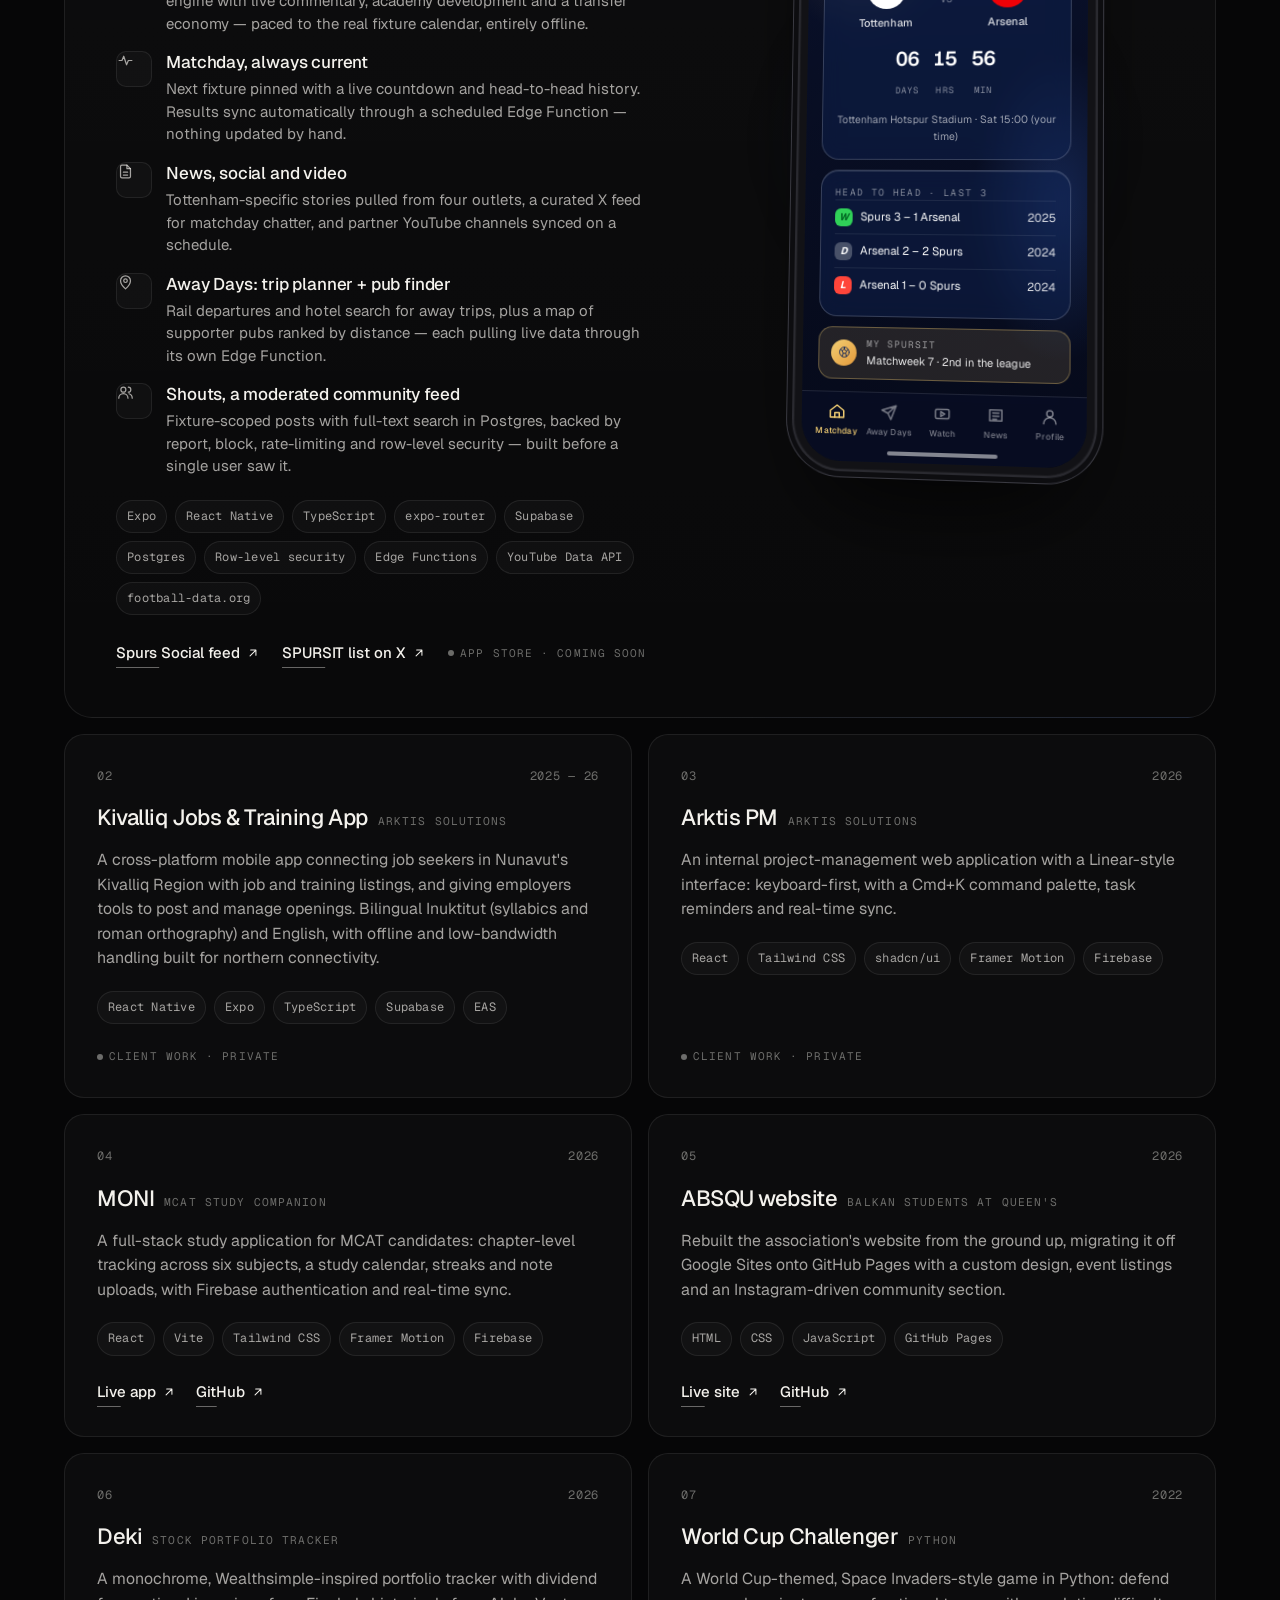
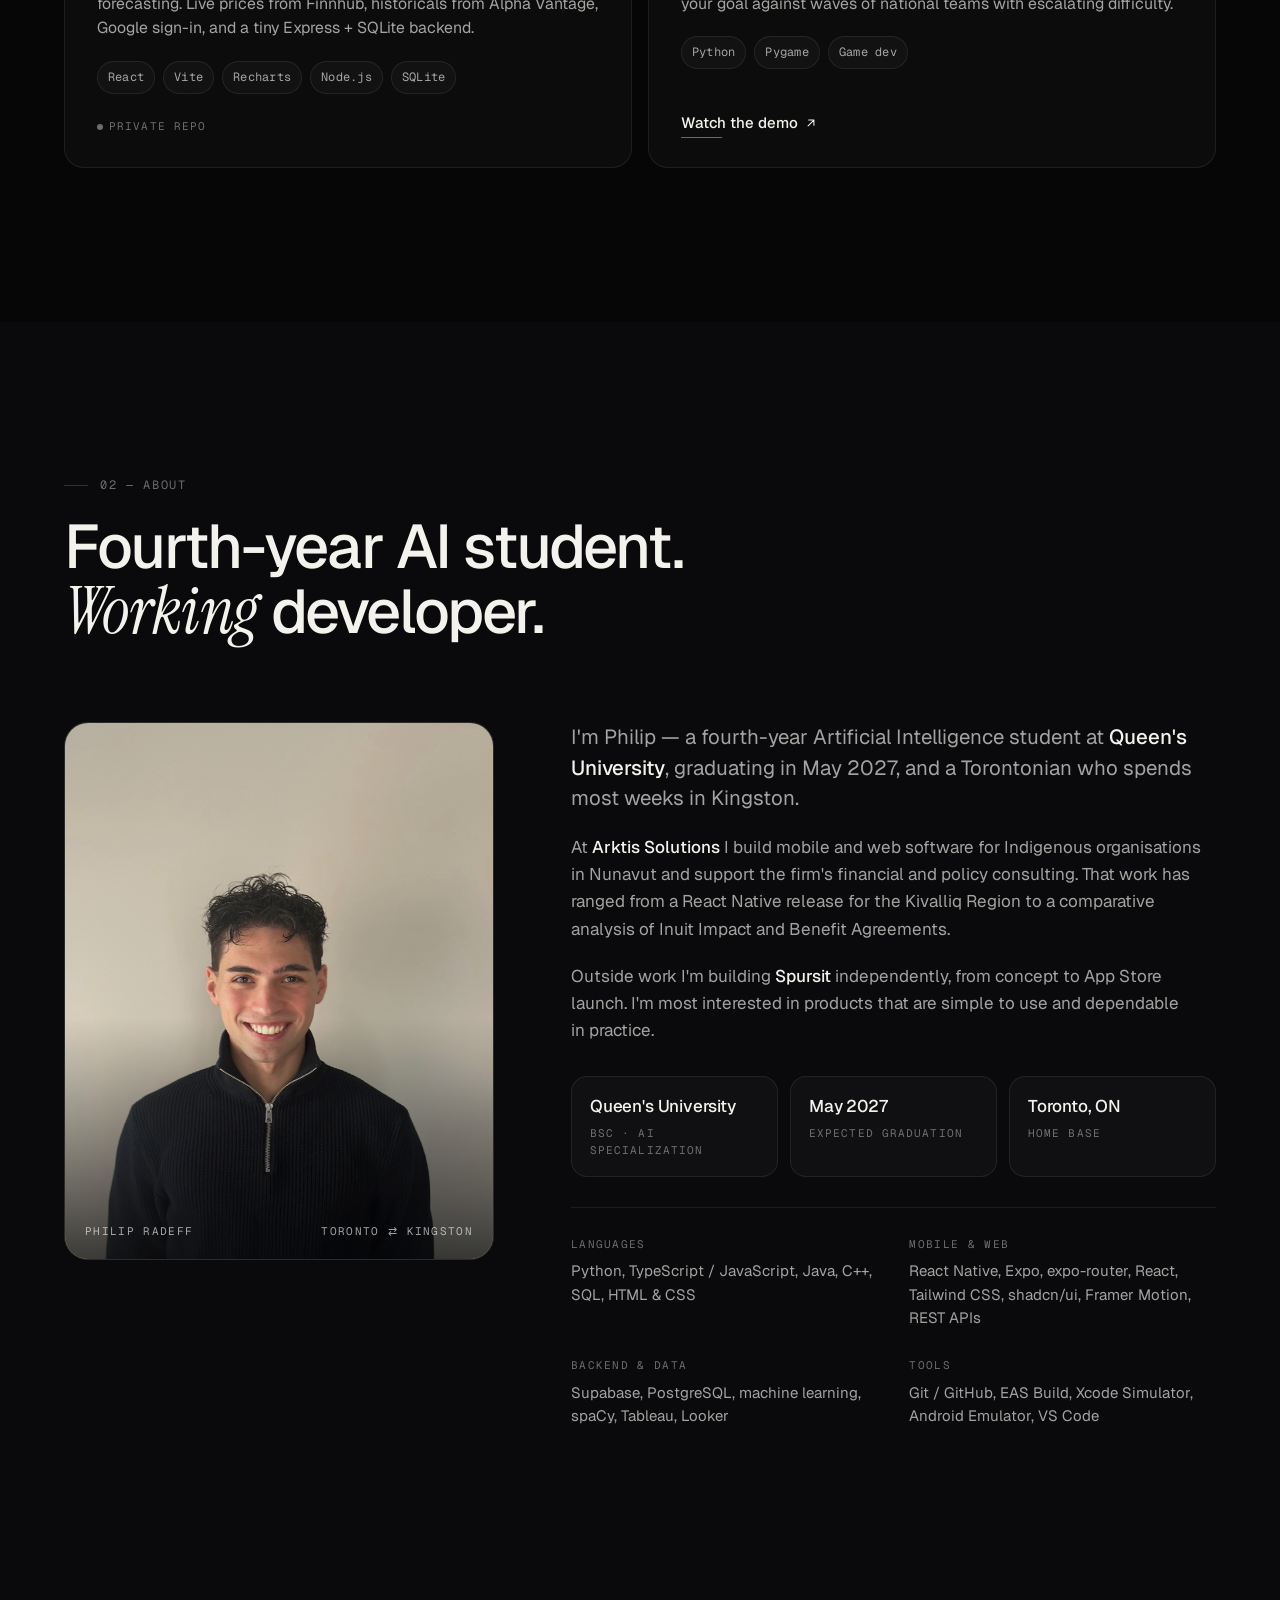
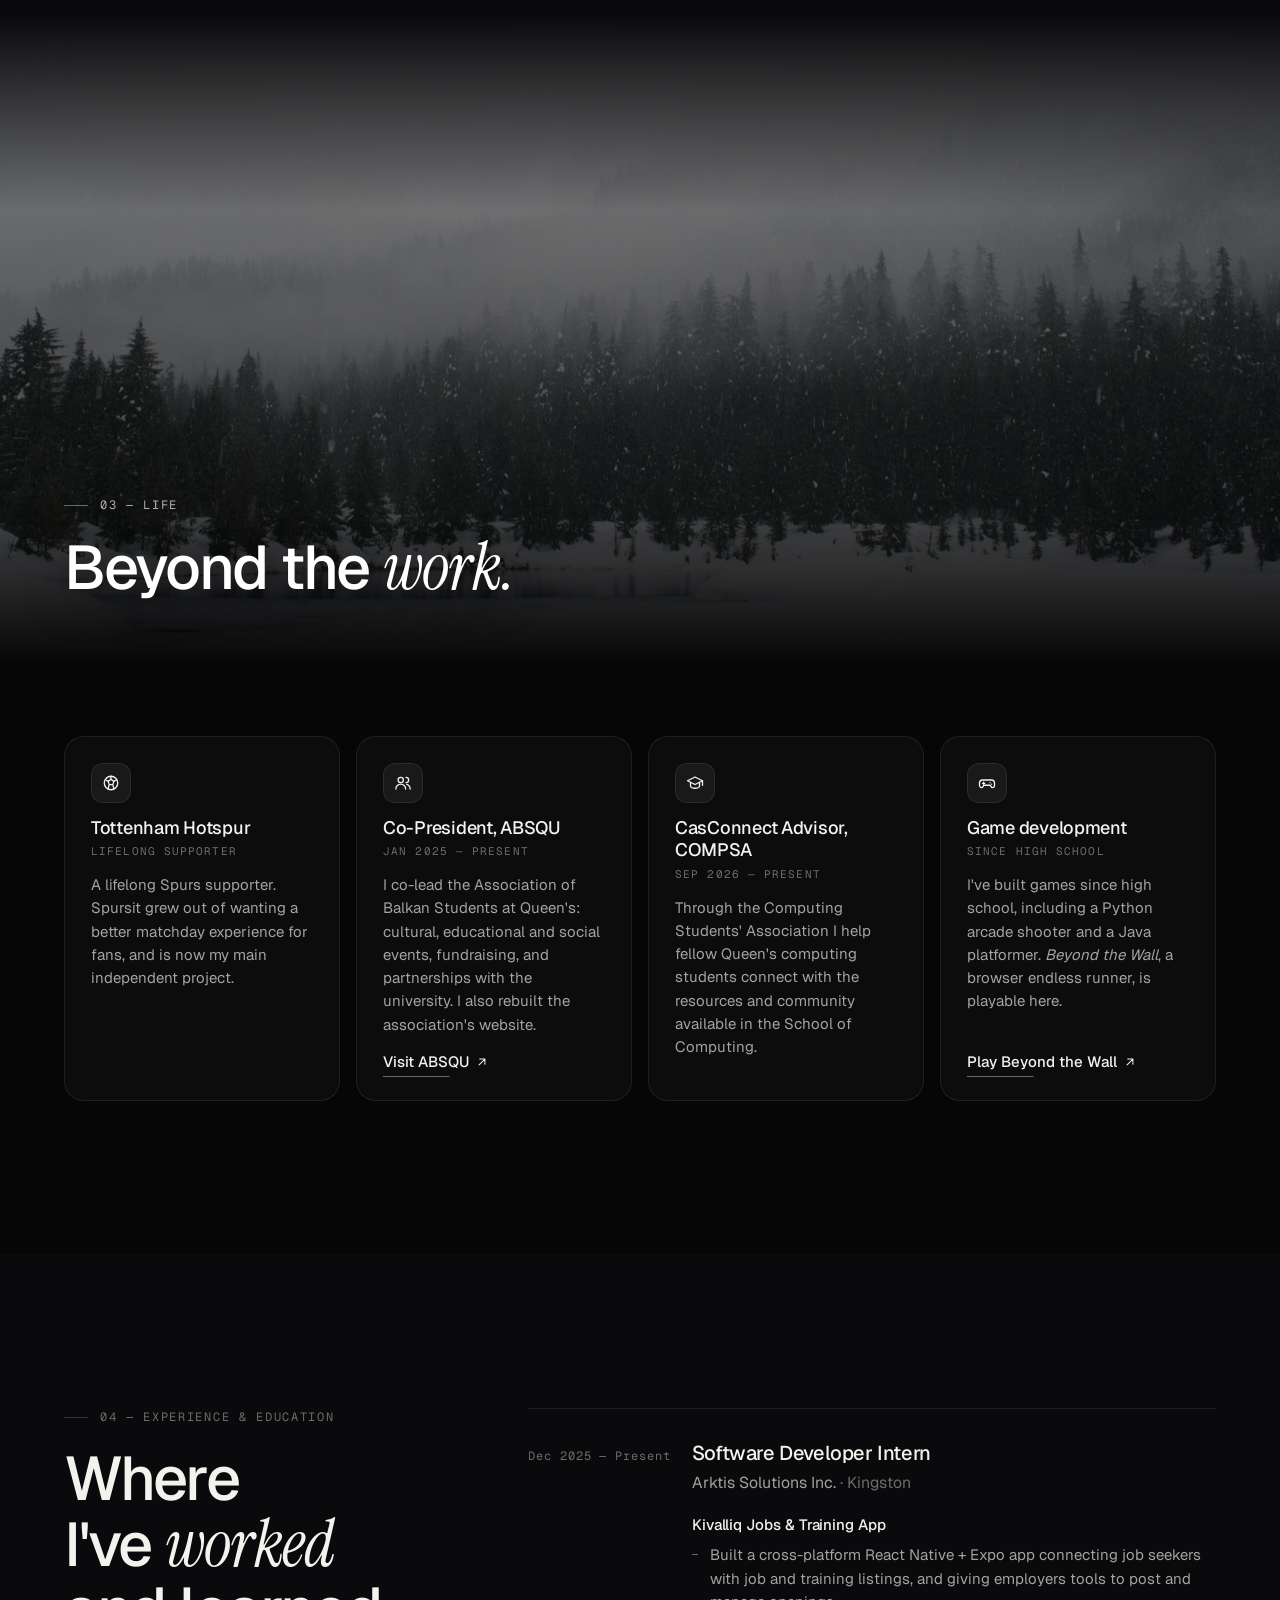
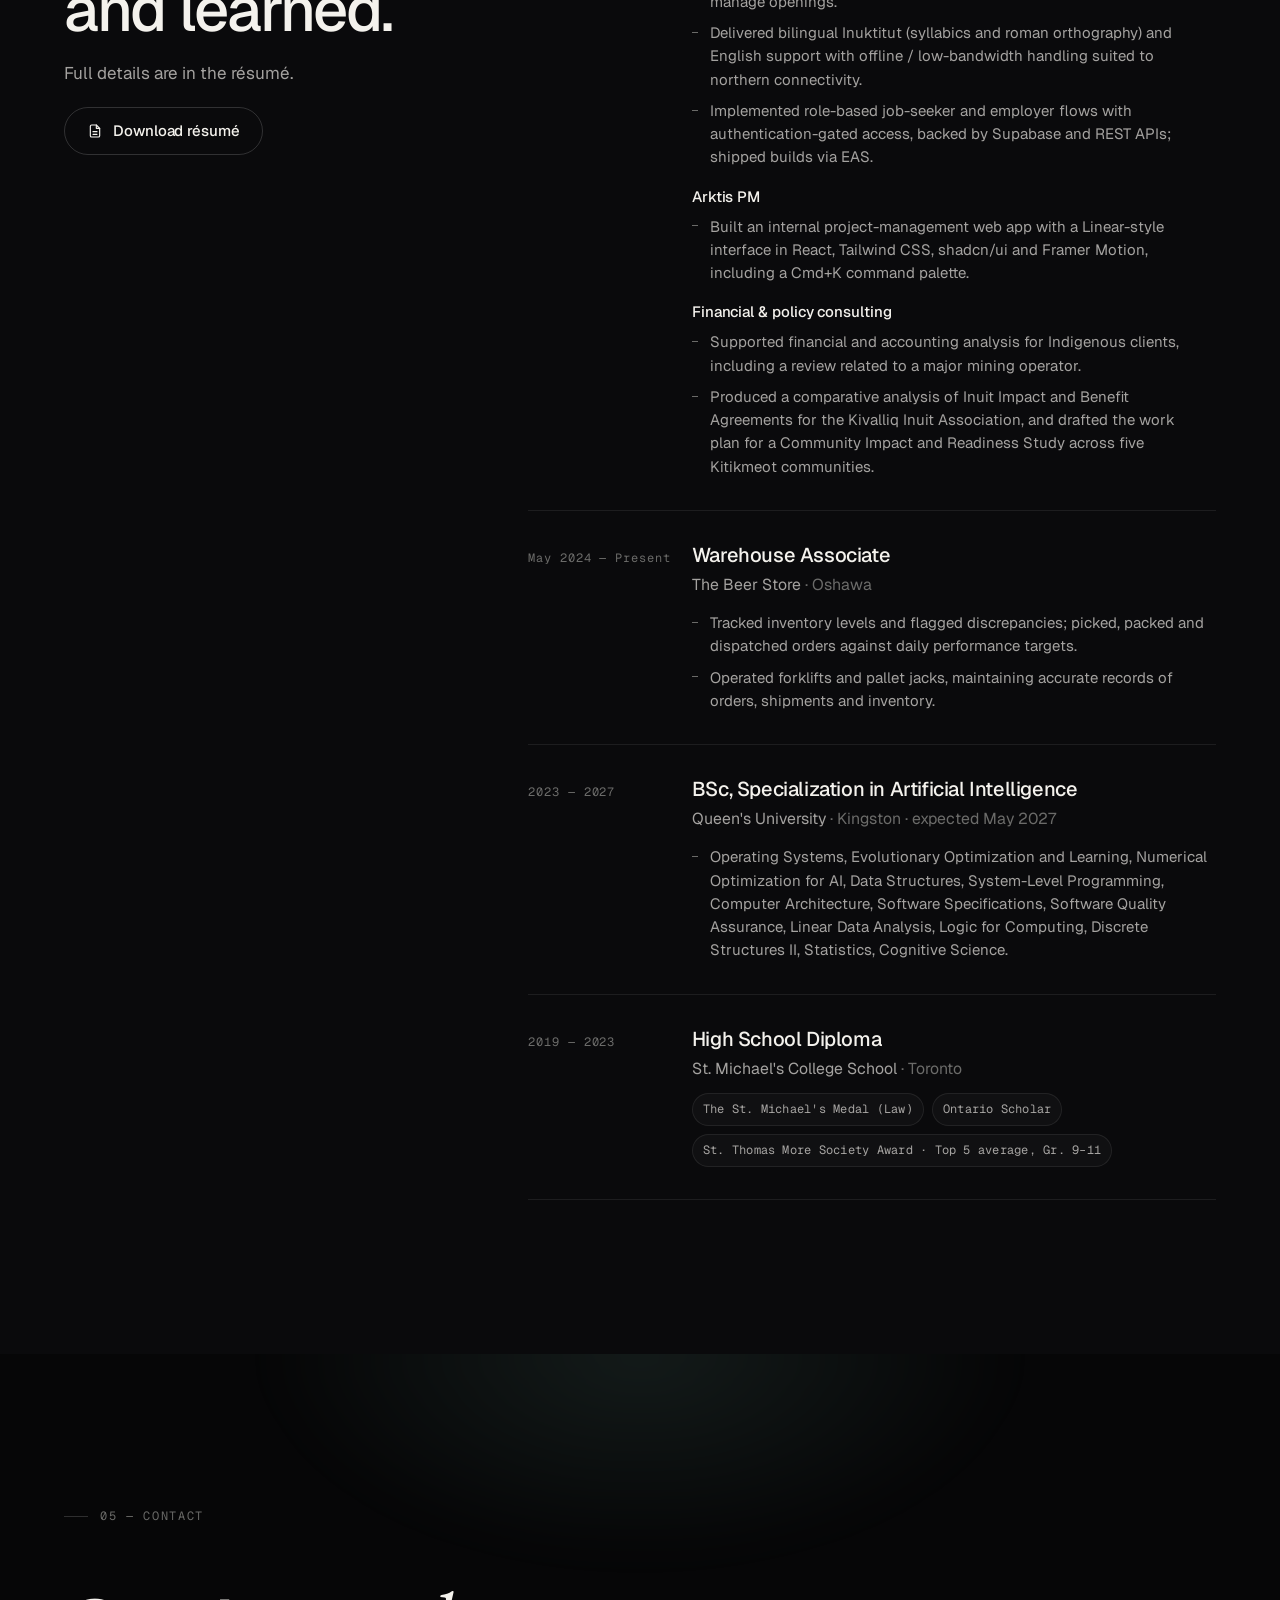
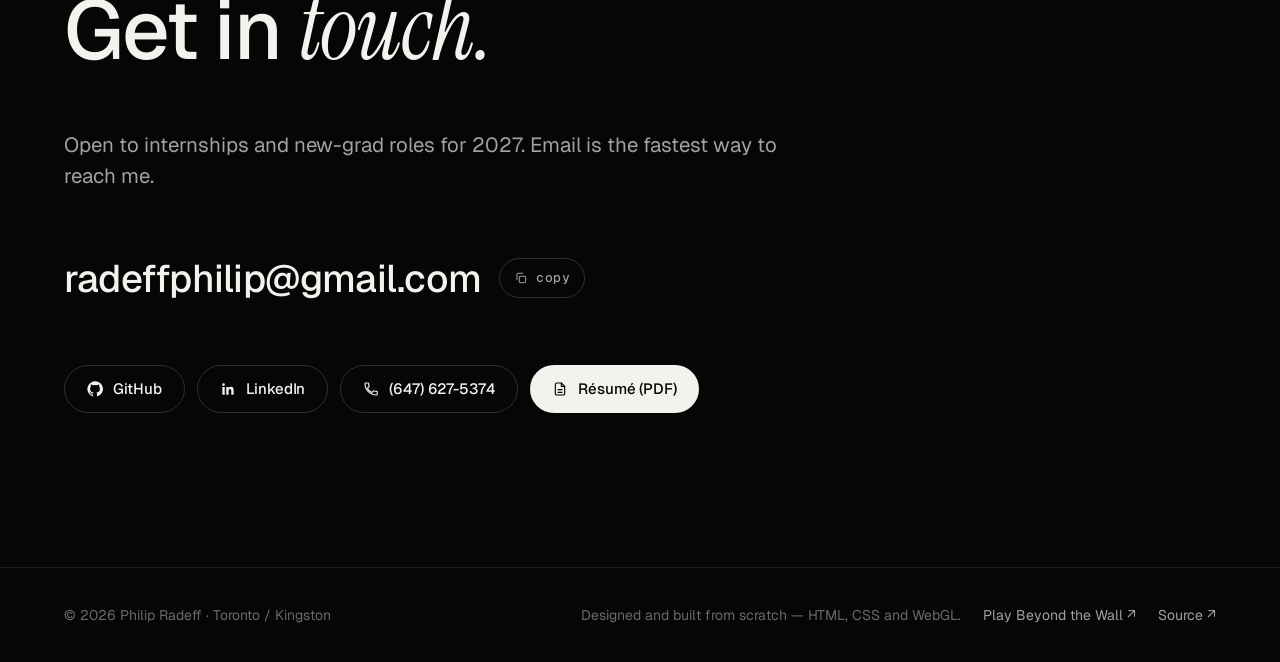
==== commit c607f4c0: "Fix hero name clipping on short viewports; replace hero photo with gradient - Hero name font-size sc" ====
--- a/index.html
+++ b/index.html
@@ -21,7 +21,6 @@
   <link rel="preconnect" href="https://fonts.googleapis.com">
   <link rel="preconnect" href="https://fonts.gstatic.com" crossorigin>
   <link href="https://fonts.googleapis.com/css2?family=Geist:wght@300;400;500;600&family=Geist+Mono:wght@400;500&family=Instrument+Serif:ital@0;1&display=swap" rel="stylesheet">
-  <link rel="preload" as="image" href="assets/hero.jpg" fetchpriority="high">
   <link rel="stylesheet" href="styles.css">
 
   <script type="application/ld+json">
@@ -118,9 +117,7 @@
     <div class="hero__shader" aria-hidden="true"><canvas id="aurora"></canvas></div>
     <div class="hero__vignette" aria-hidden="true"></div>
 
-    <figure class="hero__media" aria-hidden="true">
-      <img src="assets/hero.jpg" alt="" width="1920" height="1215" fetchpriority="high" decoding="async">
-    </figure>
+    <figure class="hero__media" aria-hidden="true"></figure>
 
     <div class="hero__title">
       <h1 class="hero__name">
--- a/styles.css
+++ b/styles.css
@@ -298,10 +298,12 @@
   overflow: hidden;
   box-shadow: 0 60px 140px -40px rgba(0, 0, 0, 0.9), 0 0 0 1px rgba(255, 255, 255, calc(0.12 * (1 - var(--p))));
   transform: translateZ(0);
-}
-.hero__media img {
-  width: 100%; height: 100%; object-fit: cover; object-position: 50% 55%;
-  scale: calc(1.18 - var(--p) * 0.18);
+  /* Same palette as .hero__shader behind it, so the card reads as a continuation
+     of the page background rather than a separate photo. */
+  background:
+    radial-gradient(62% 52% at 28% 26%, rgba(89, 216, 190, 0.26), transparent 62%),
+    radial-gradient(52% 44% at 80% 76%, rgba(236, 120, 60, 0.20), transparent 64%),
+    linear-gradient(150deg, #0b1815 0%, #0d1210 46%, #07080a 100%);
 }
 .hero__media::after {
   content: ""; position: absolute; inset: 0;
@@ -318,7 +320,7 @@
   transform-origin: 50% 50%;
 }
 .hero__name {
-  font-size: clamp(3.6rem, 12.5vw, 10.5rem);
+  font-size: clamp(3rem, min(12.5vw, 17vh), 10.5rem);
   line-height: 0.9; letter-spacing: -0.04em; font-weight: 500;
   color: #fff; text-shadow: 0 10px 60px rgba(0, 0, 0, 0.35);
   display: grid; justify-items: center;
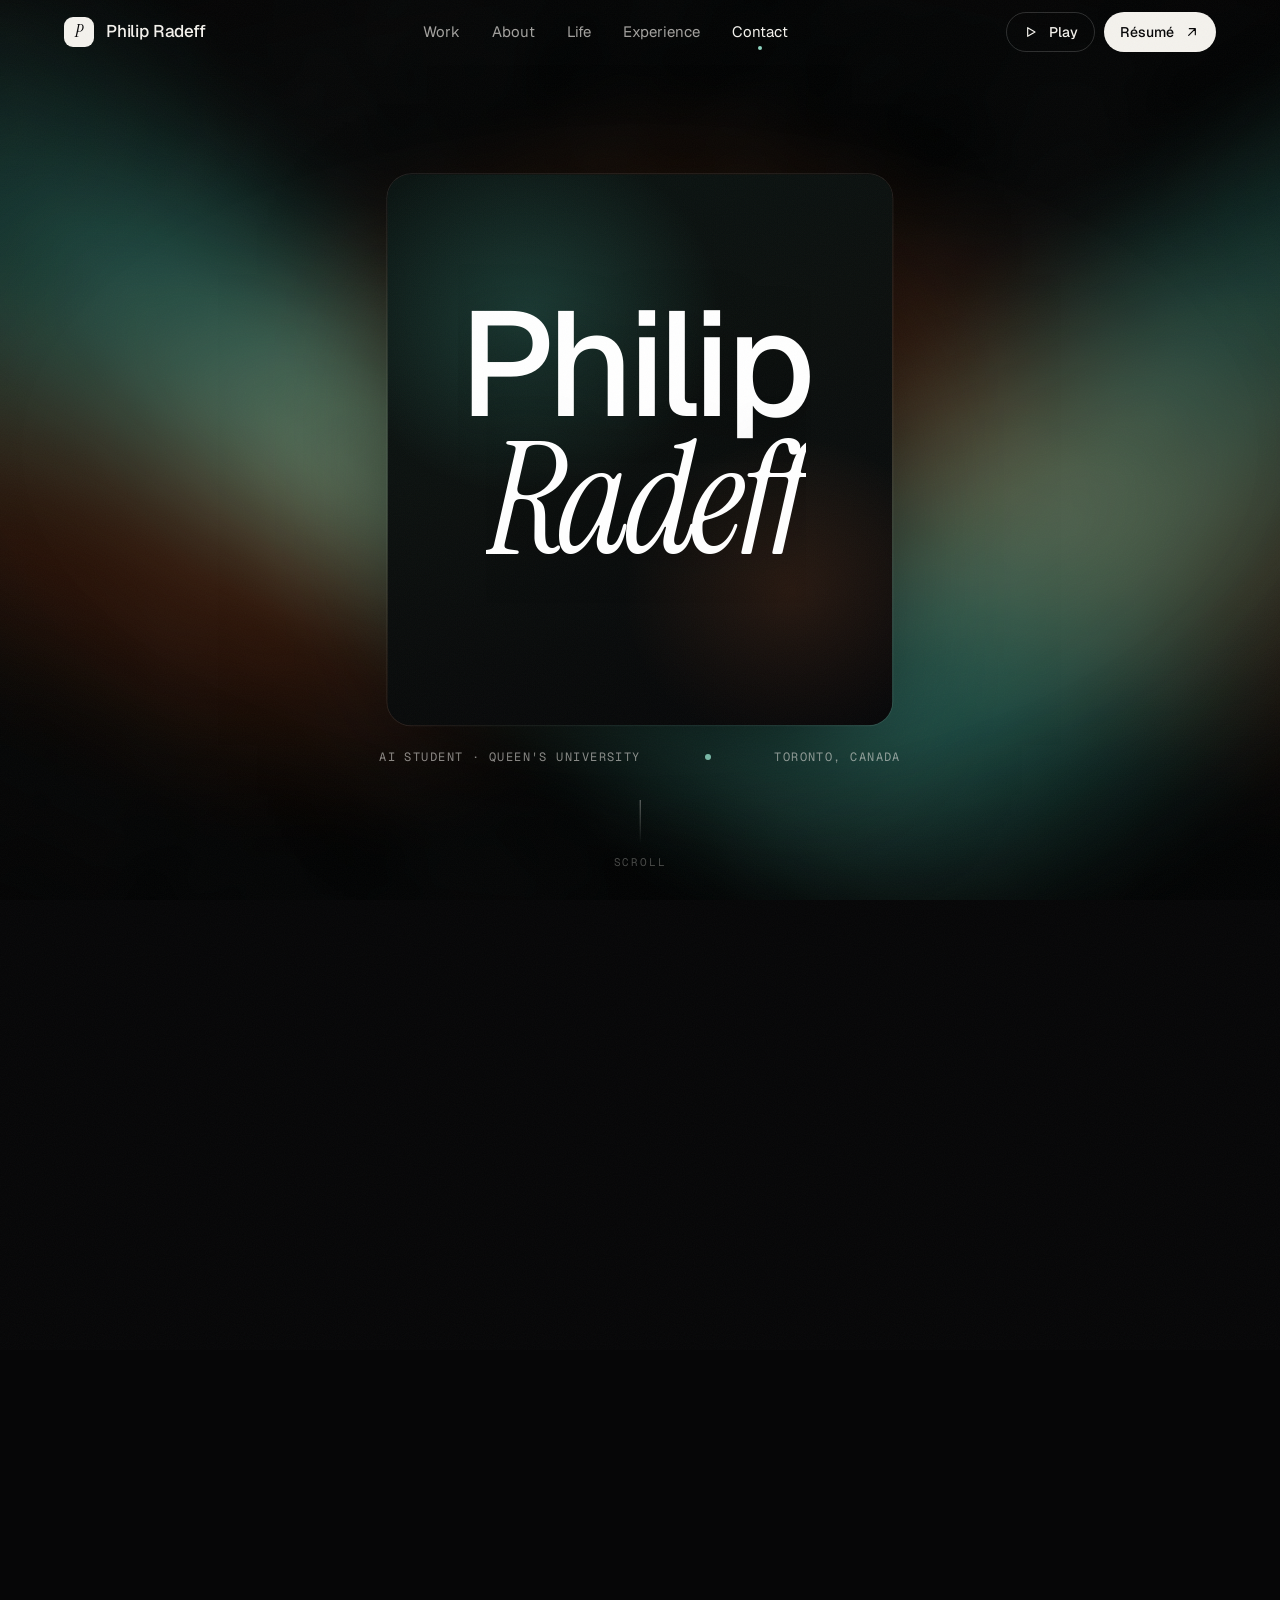
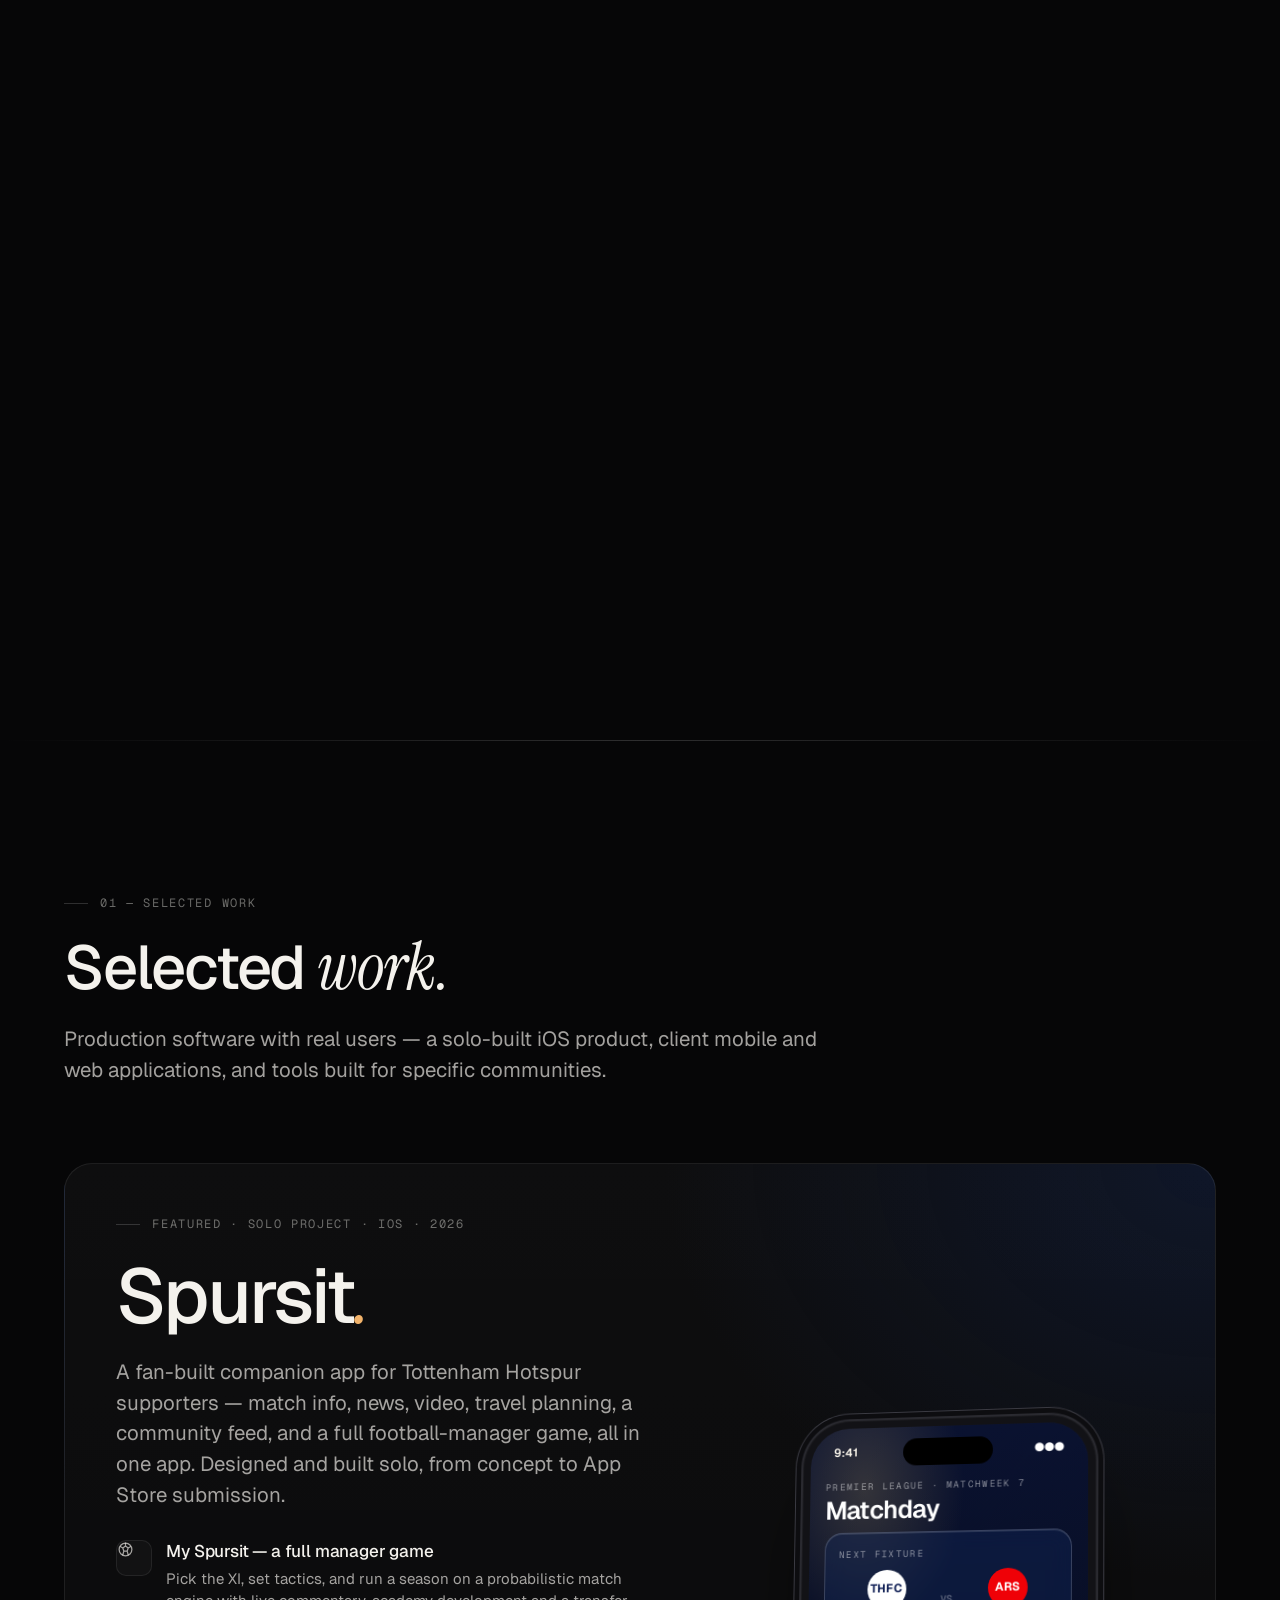
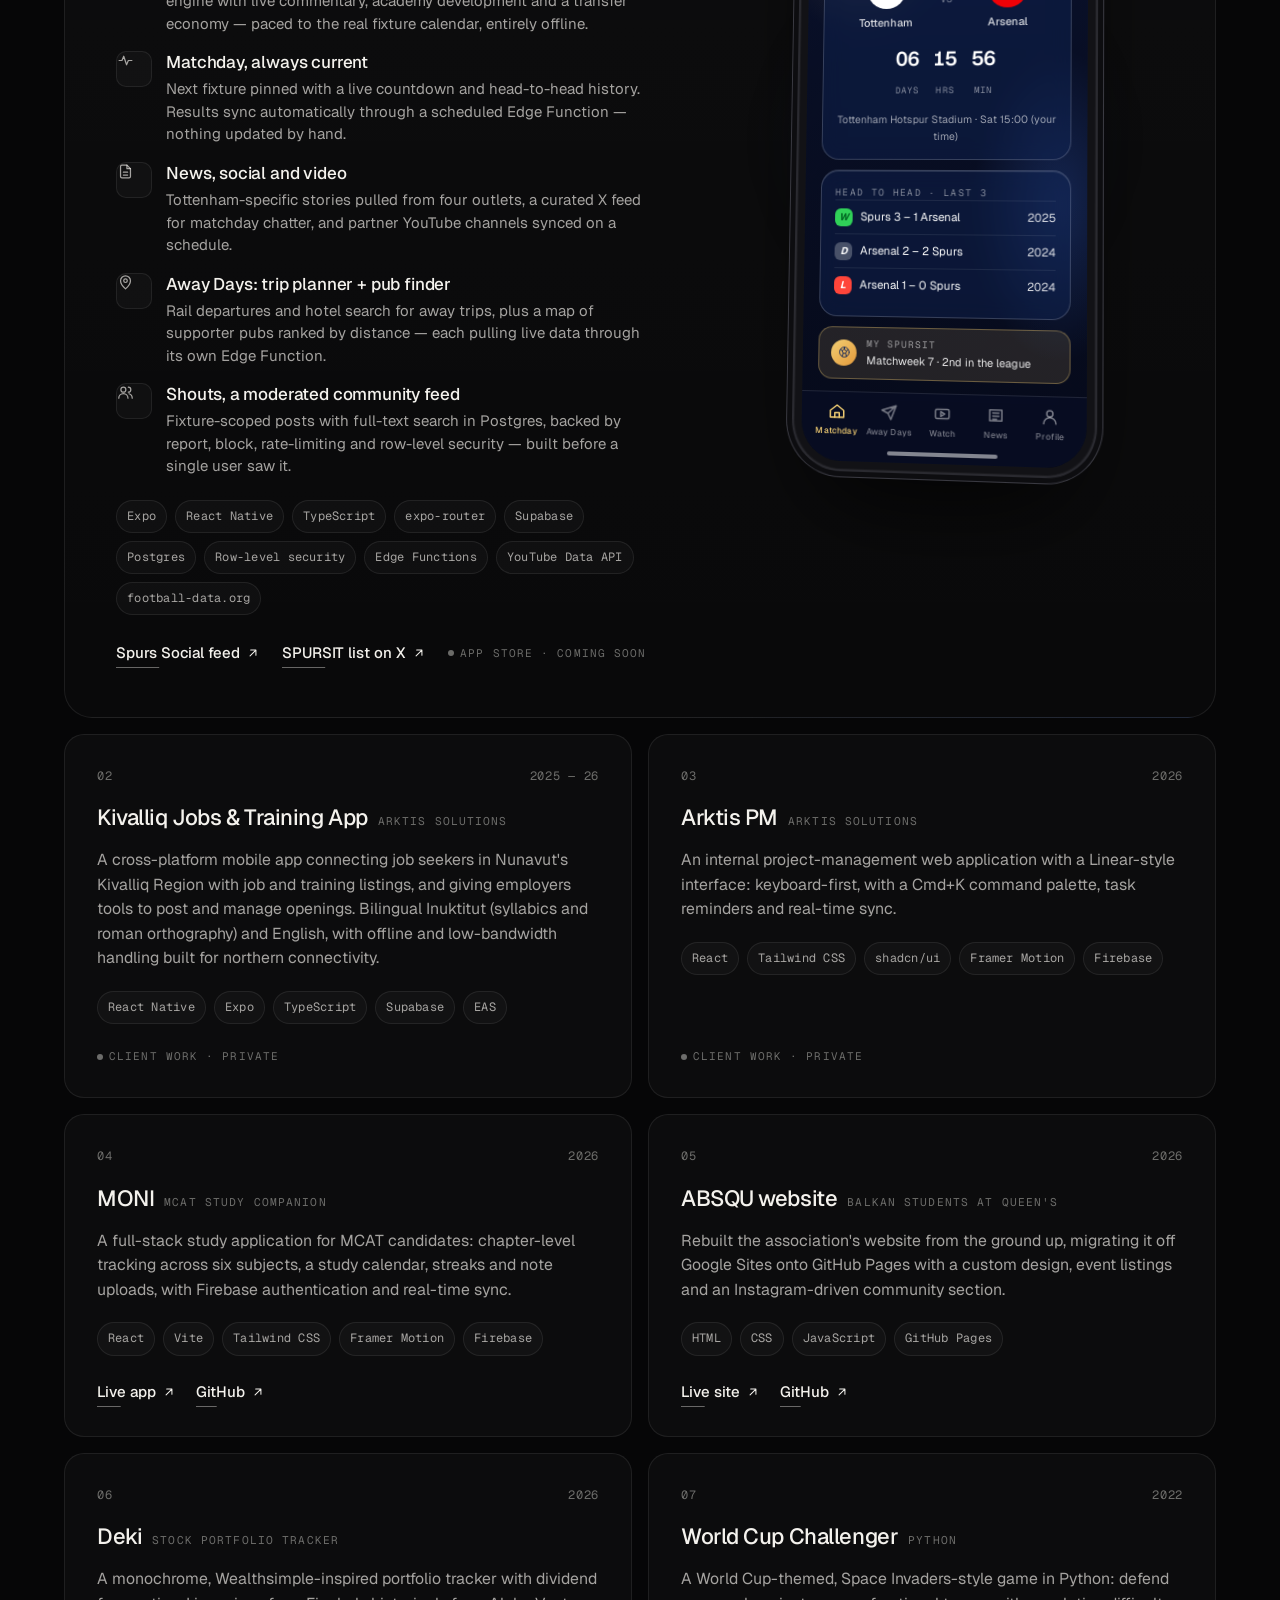
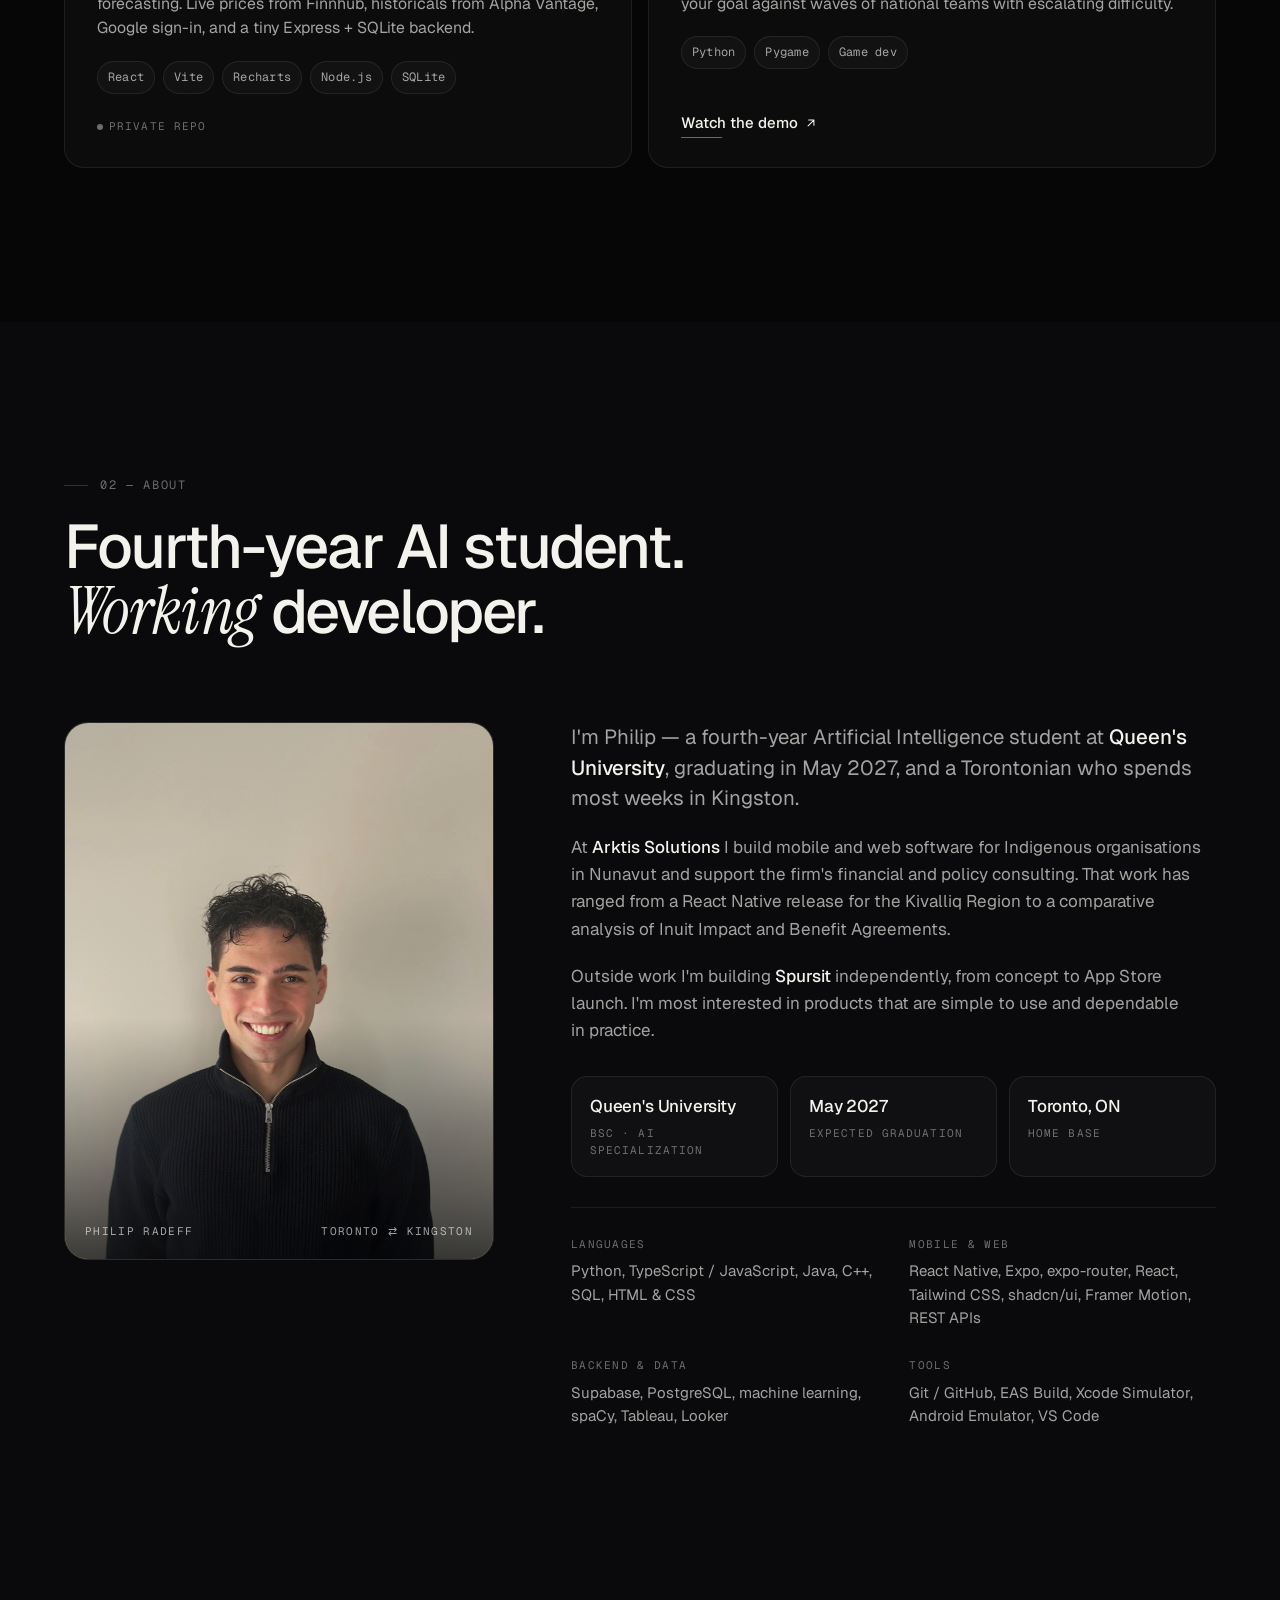
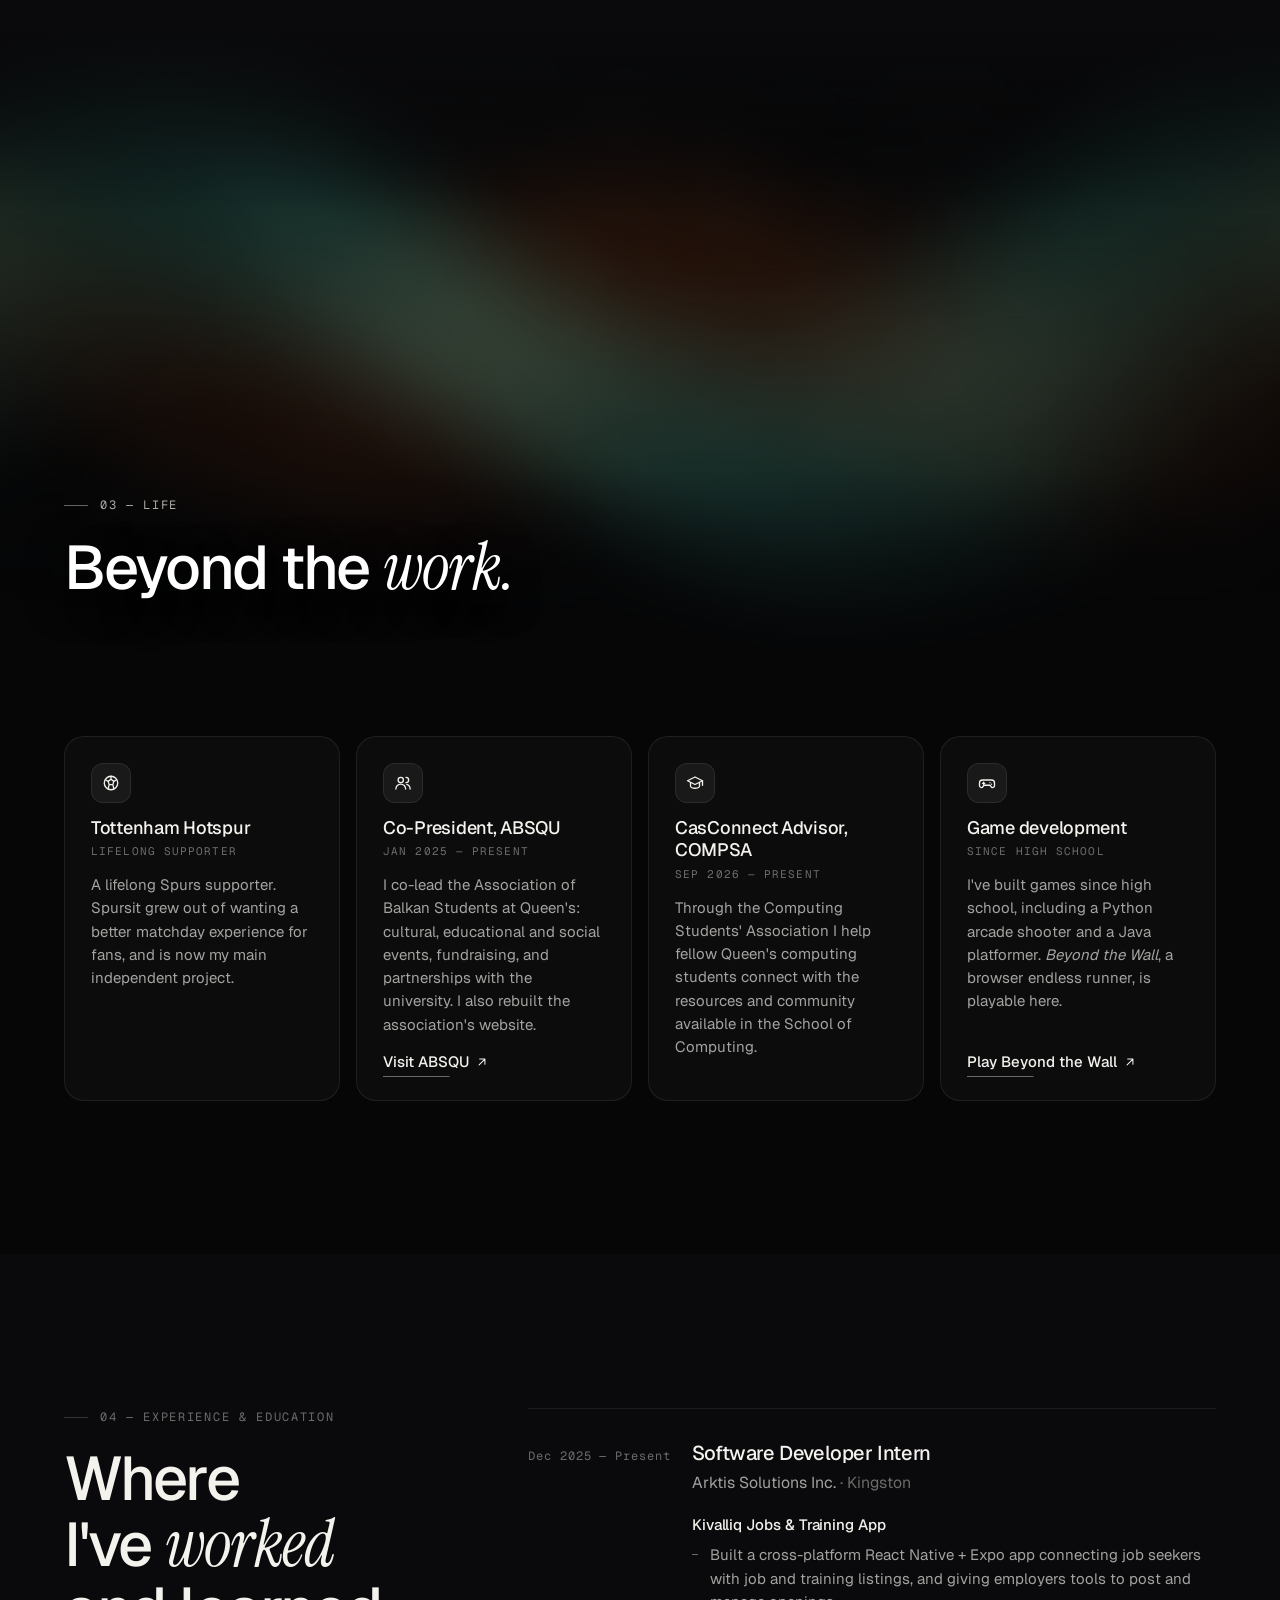
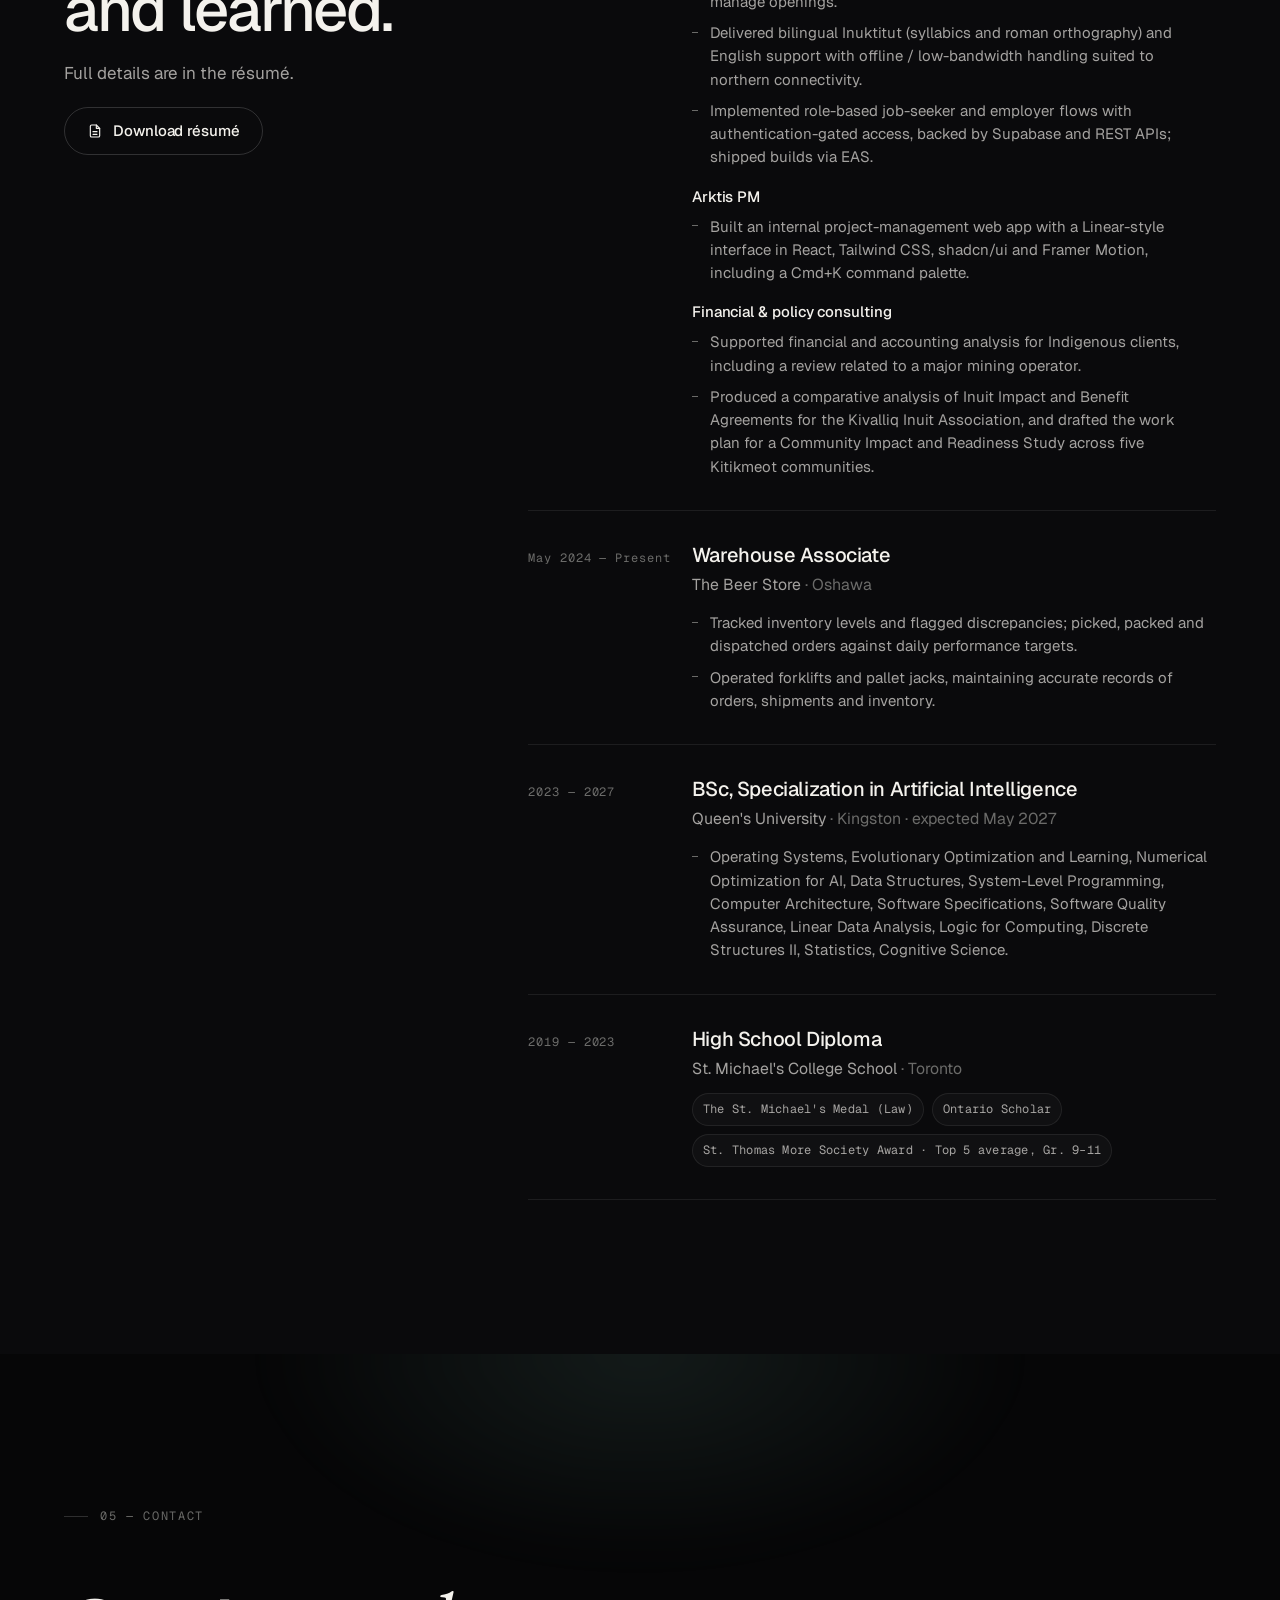
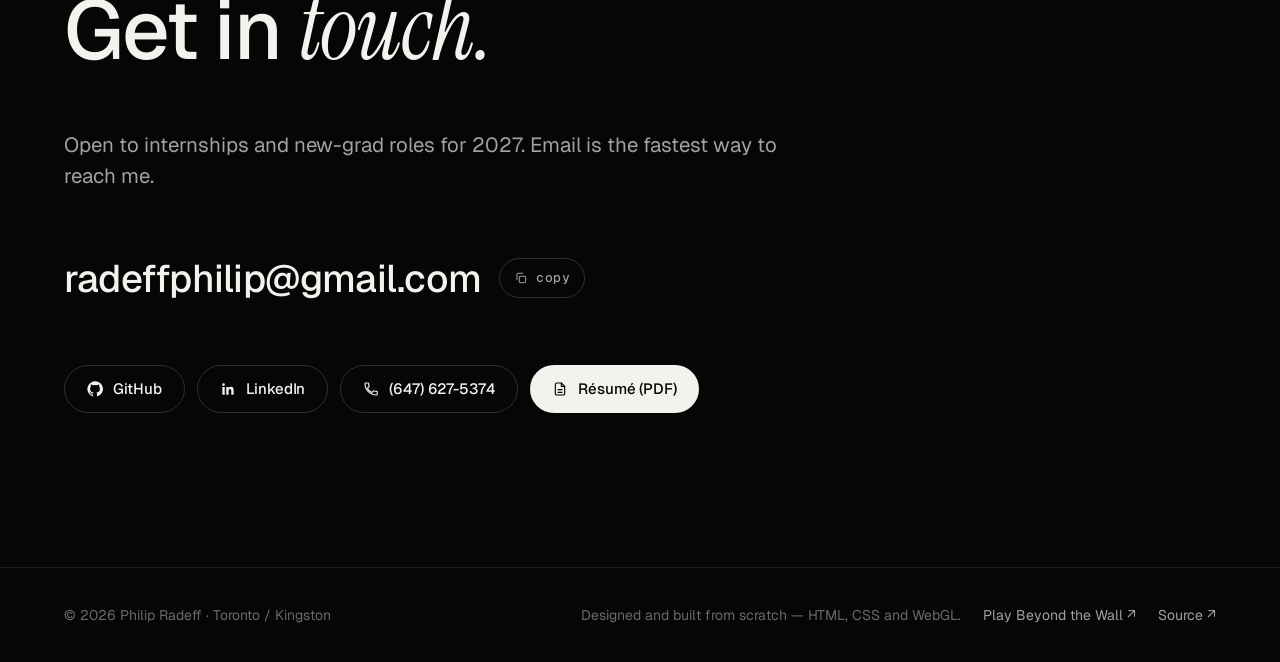
==== commit 7d56205d: "Replace Life section photo with the same live aurora shader as the hero - Refactored the aurora WebG" ====
--- a/index.html
+++ b/index.html
@@ -347,7 +347,7 @@
 <!-- ───────────────────────── Life ───────────────────────── -->
 <section class="section" id="life" aria-labelledby="life-title">
   <div class="band" id="band">
-    <img src="assets/life.jpg" alt="" width="1920" height="1227" loading="lazy" decoding="async">
+    <canvas id="auroraLife" aria-hidden="true"></canvas>
     <div class="wrap band__inner">
       <p class="eyebrow" data-reveal>03 — Life</p>
       <h2 class="h2" id="life-title" data-reveal style="--i:1">Beyond the <span class="serif">work.</span></h2>
--- a/styles.css
+++ b/styles.css
@@ -583,9 +583,8 @@
    -------------------------------------------------------------------------- */
 #life { padding-top: 0; background: var(--bg); }
 .band { position: relative; height: 72vh; min-height: 520px; max-height: 820px; overflow: hidden; isolation: isolate; }
-.band img { position: absolute; left: 0; top: -12%; width: 100%; height: 124%; object-fit: cover; object-position: 50% 60%; translate: 0 var(--py, 0px); will-change: translate; }
+.band canvas { position: absolute; inset: 0; width: 100%; height: 100%; display: block; }
 .band::after { content: ""; position: absolute; inset: 0; background: linear-gradient(180deg, var(--bg-2) 0%, rgba(6,6,7,.45) 30%, rgba(6,6,7,.6) 70%, var(--bg) 100%); }
-.band img { filter: saturate(.7) brightness(.85); }
 .band__inner { position: relative; z-index: 2; height: 100%; display: grid; align-content: end; gap: 18px; padding-bottom: clamp(40px, 7vh, 80px); }
 .band__inner .h2 { max-width: 22ch; color: #fff; text-shadow: 0 10px 40px rgba(0,0,0,.5); }
 .band__inner .eyebrow { color: rgba(244,242,237,.7); }
@@ -671,7 +670,6 @@
   .hero__intro { opacity: 1; transform: none; }
   [data-reveal] { opacity: 1; translate: 0 0; transition: none; }
   .menu a, .menu, .menu__foot .btn { transition: none; }
-  .band img { translate: 0 0; }
   .phone { transform: none; transition: none; }
   * { transition-duration: 0.01ms !important; animation-duration: 0.01ms !important; }
 }
